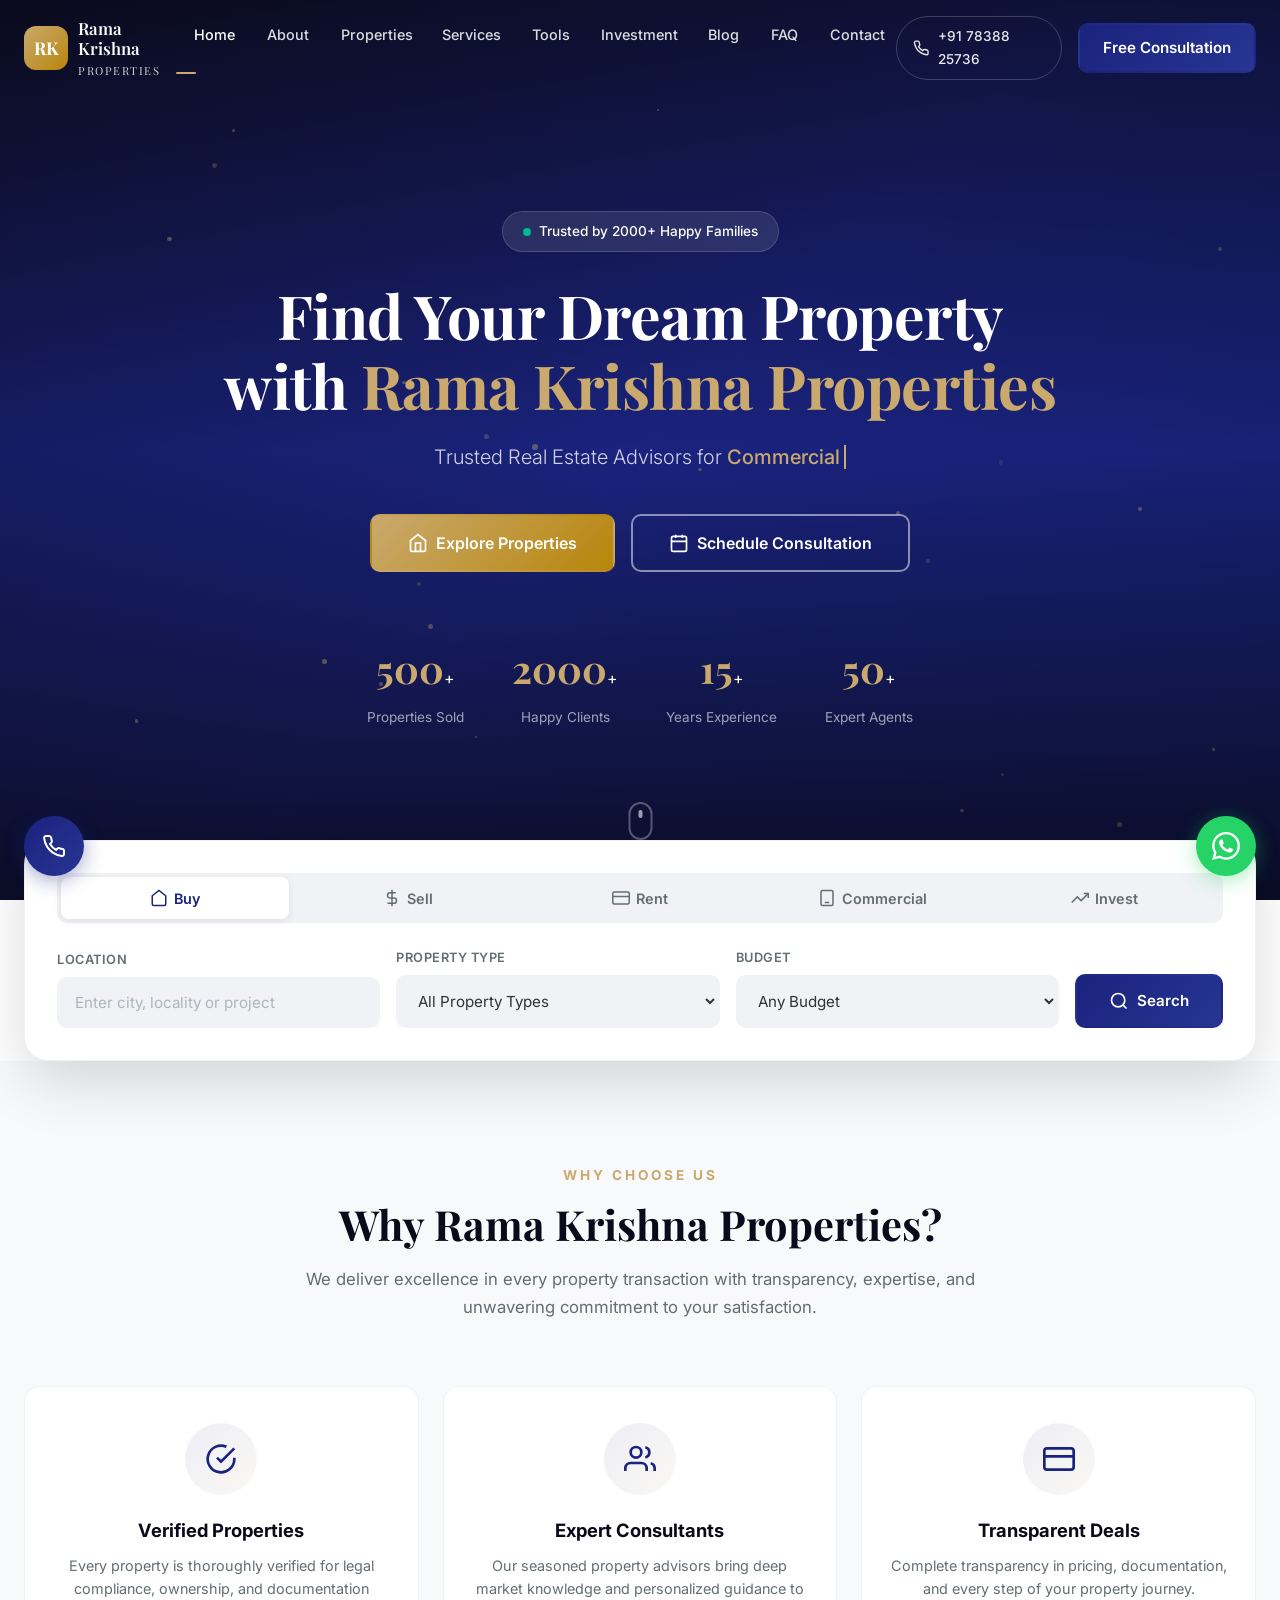
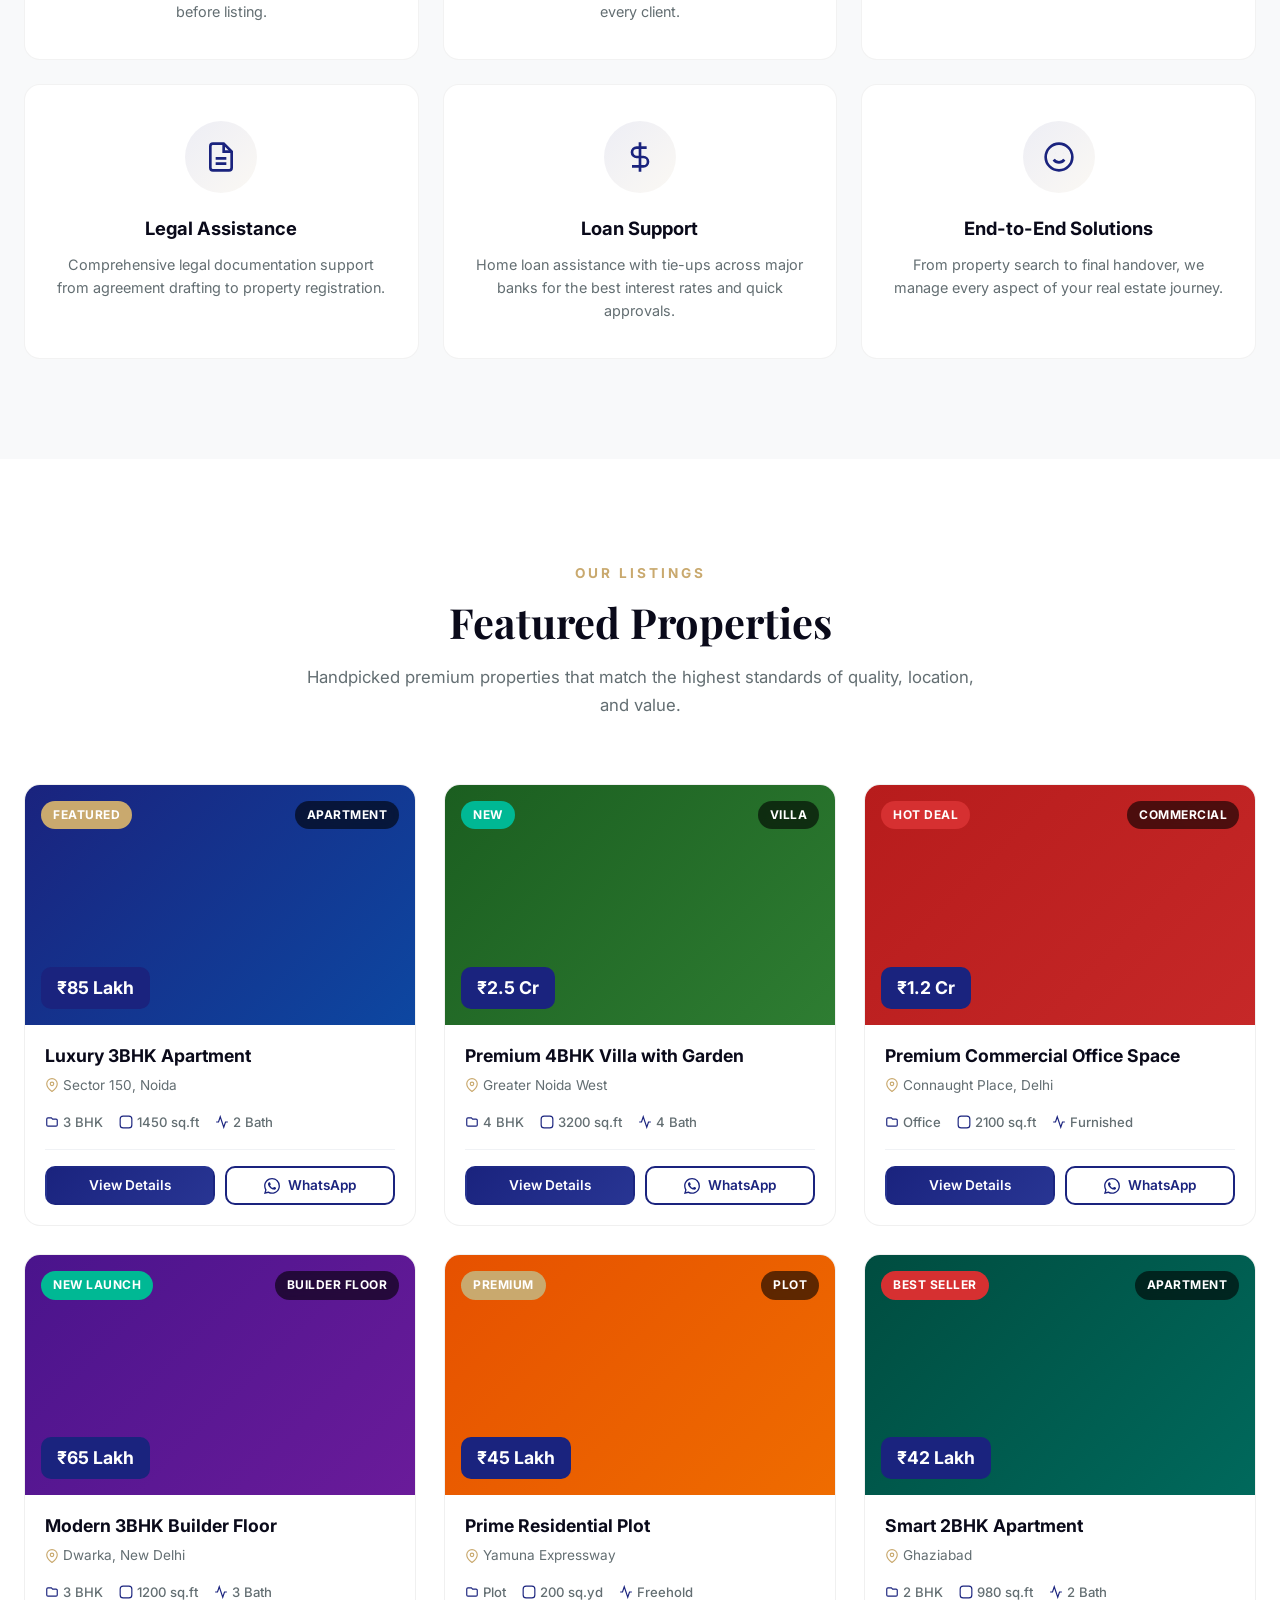
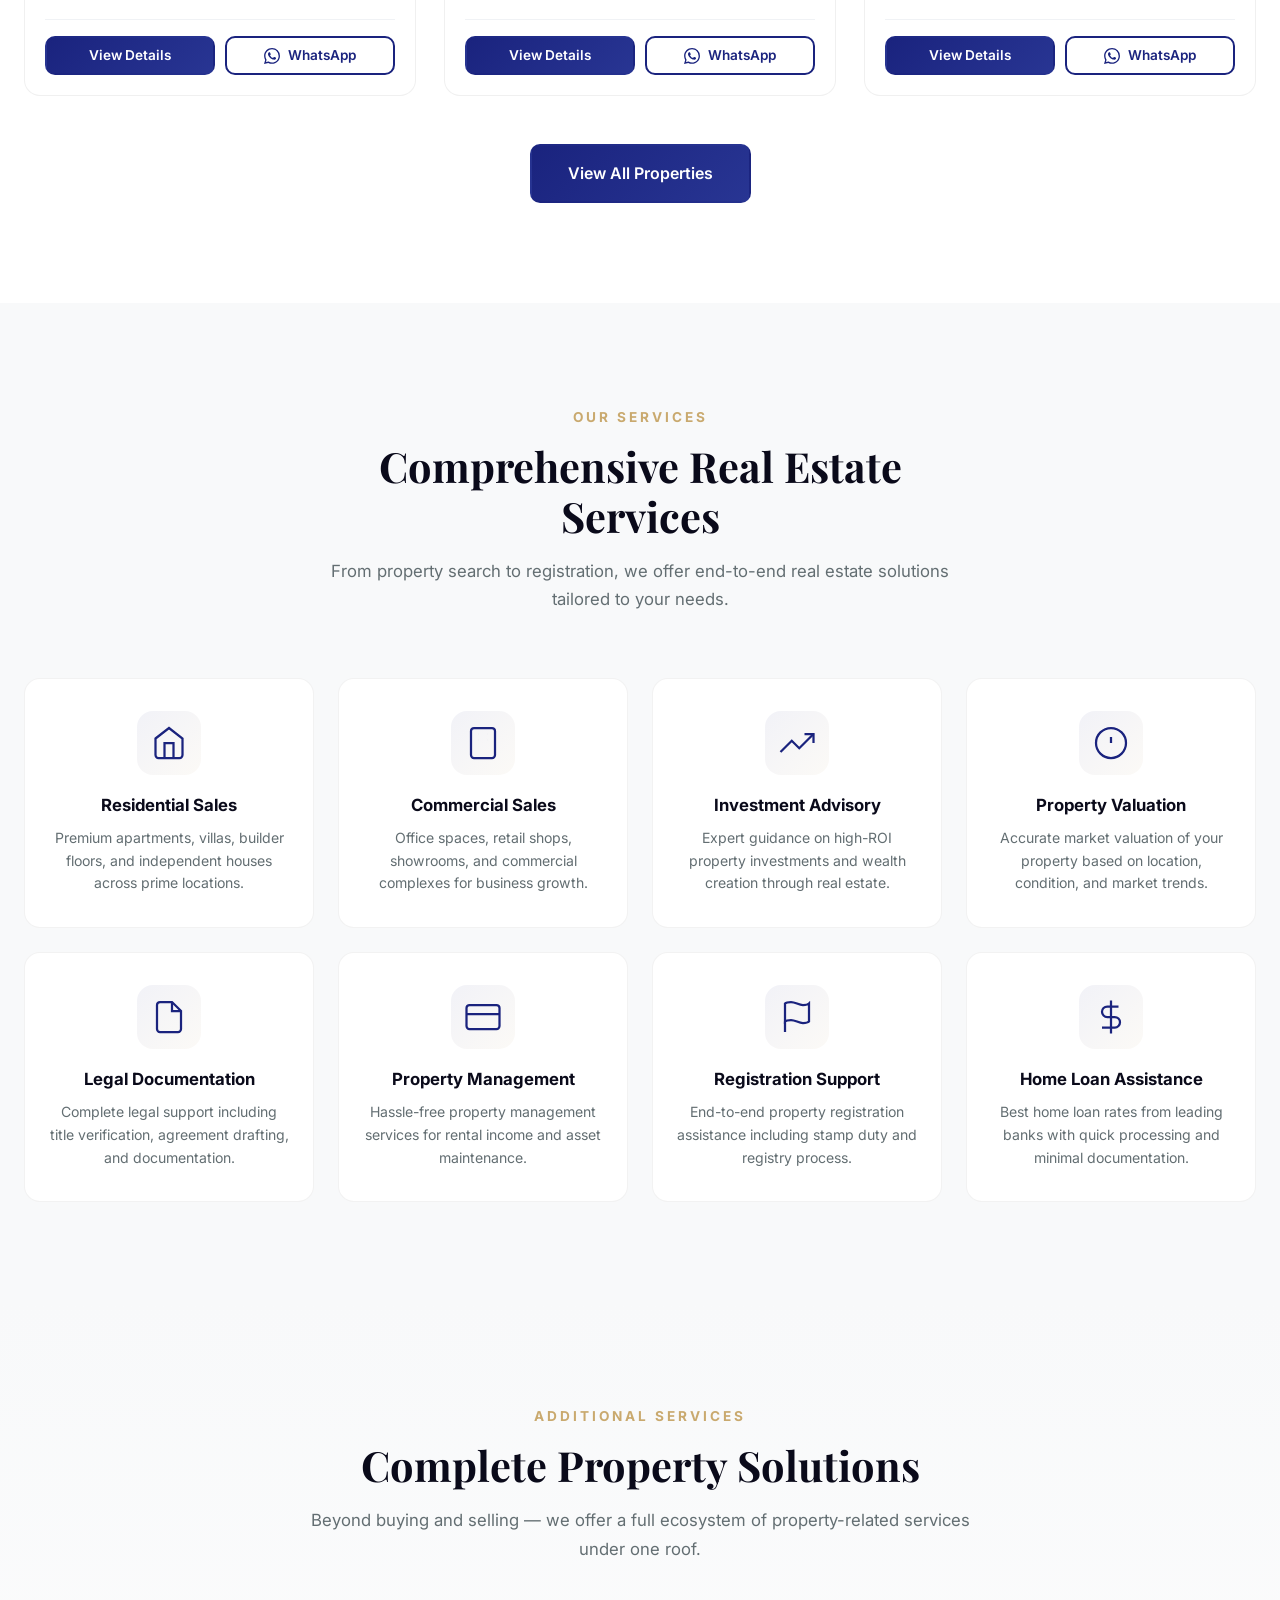
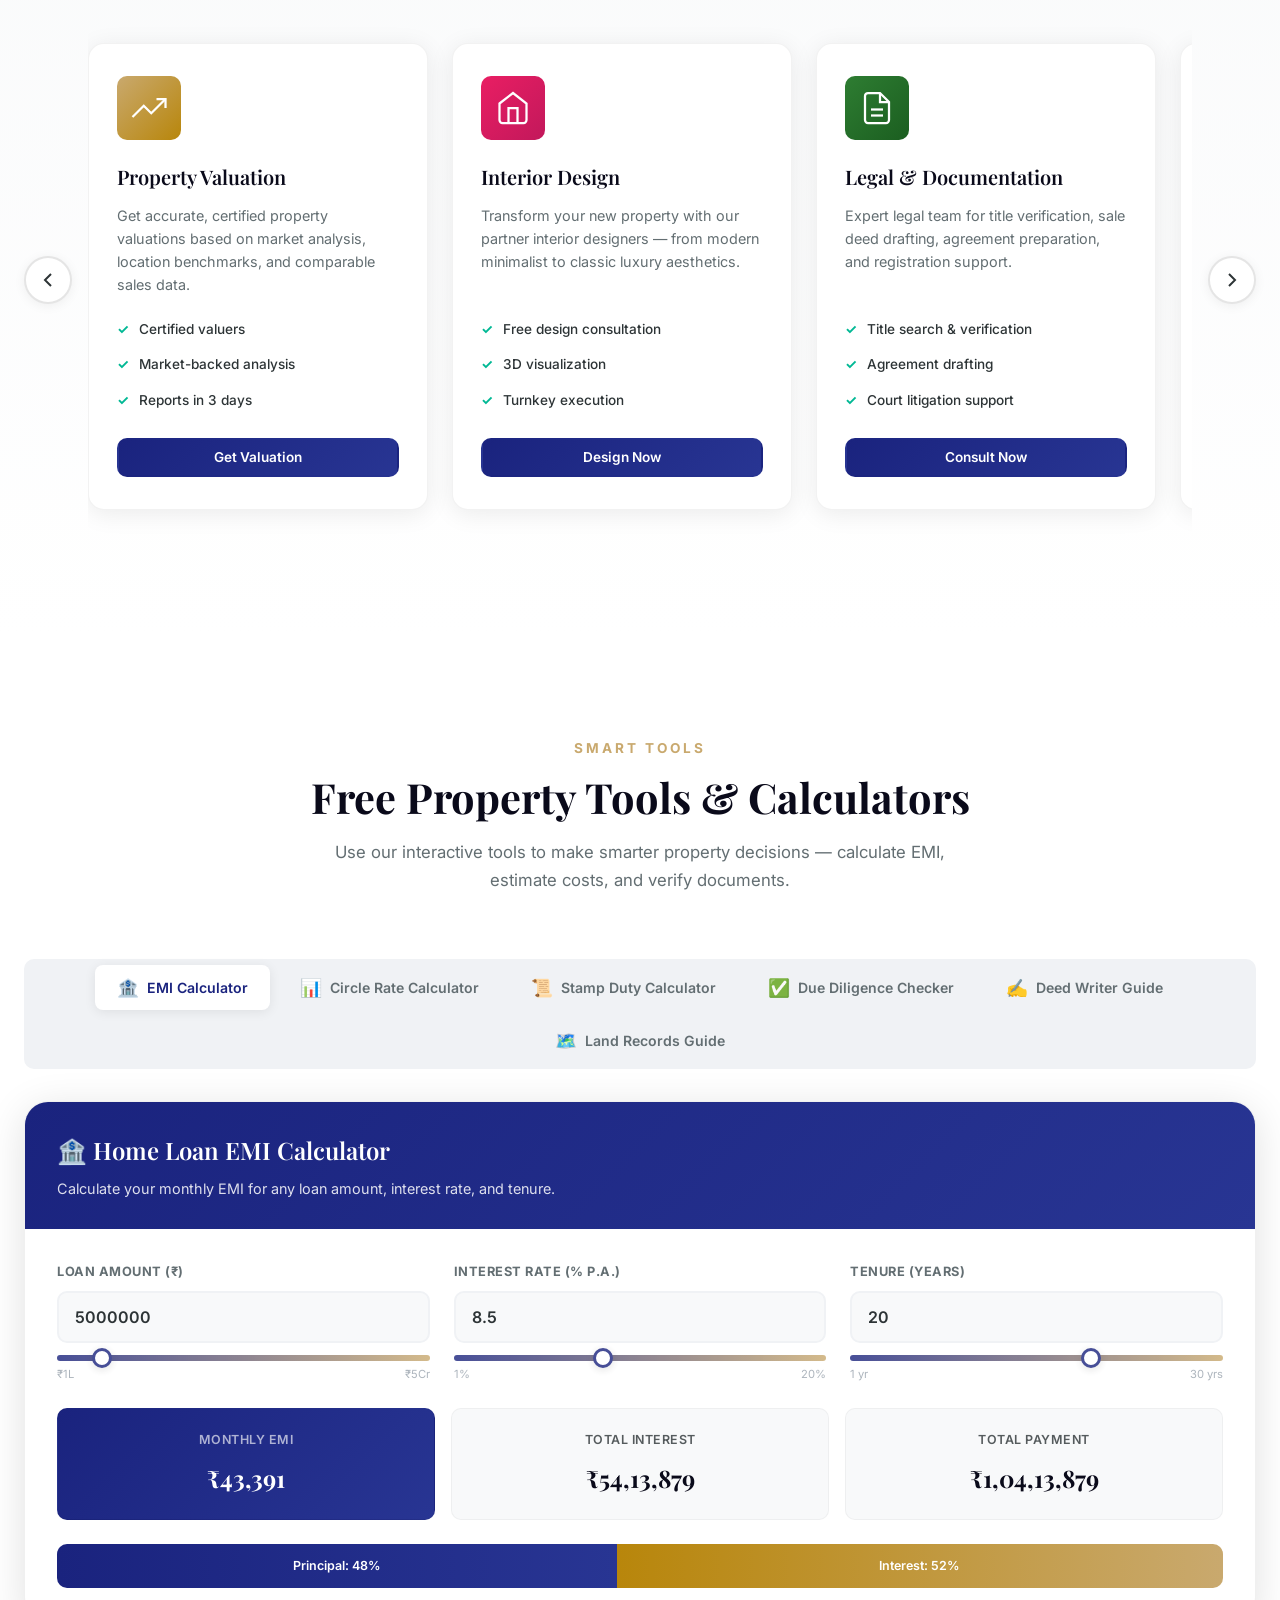
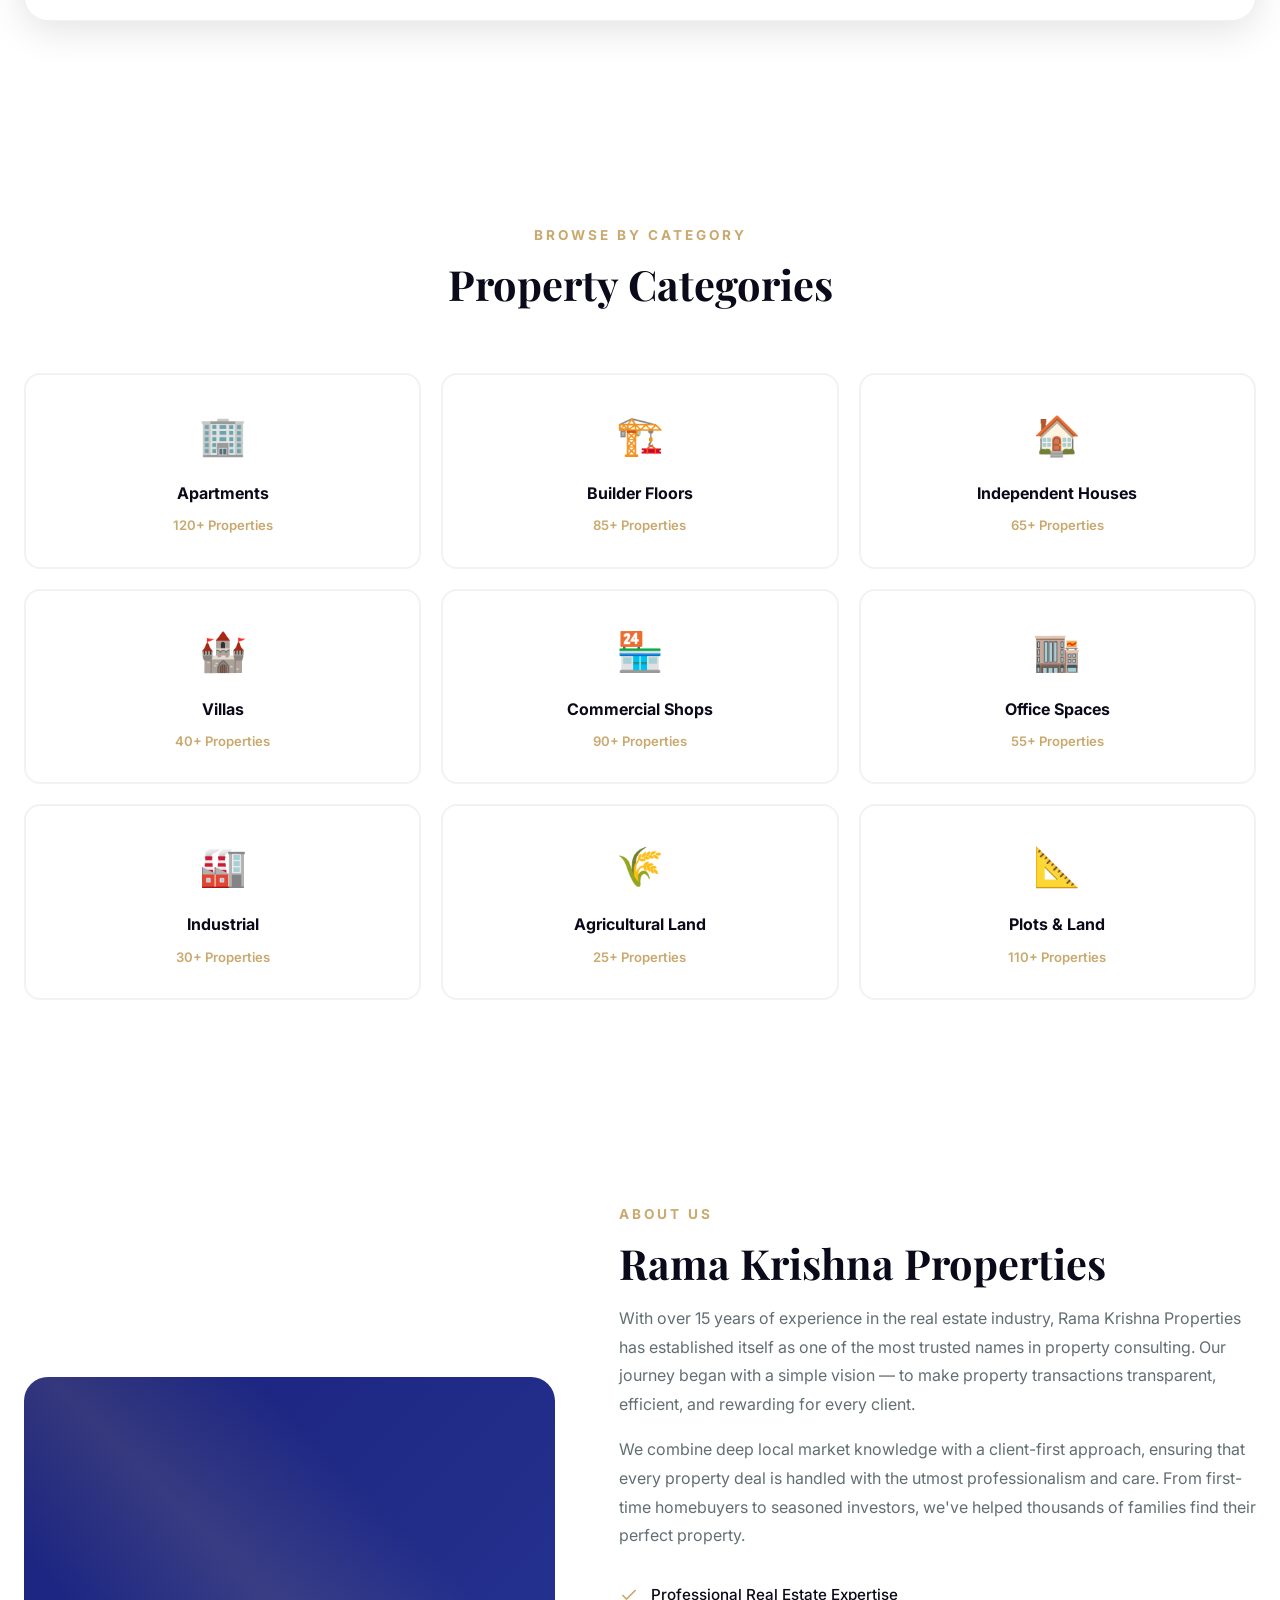
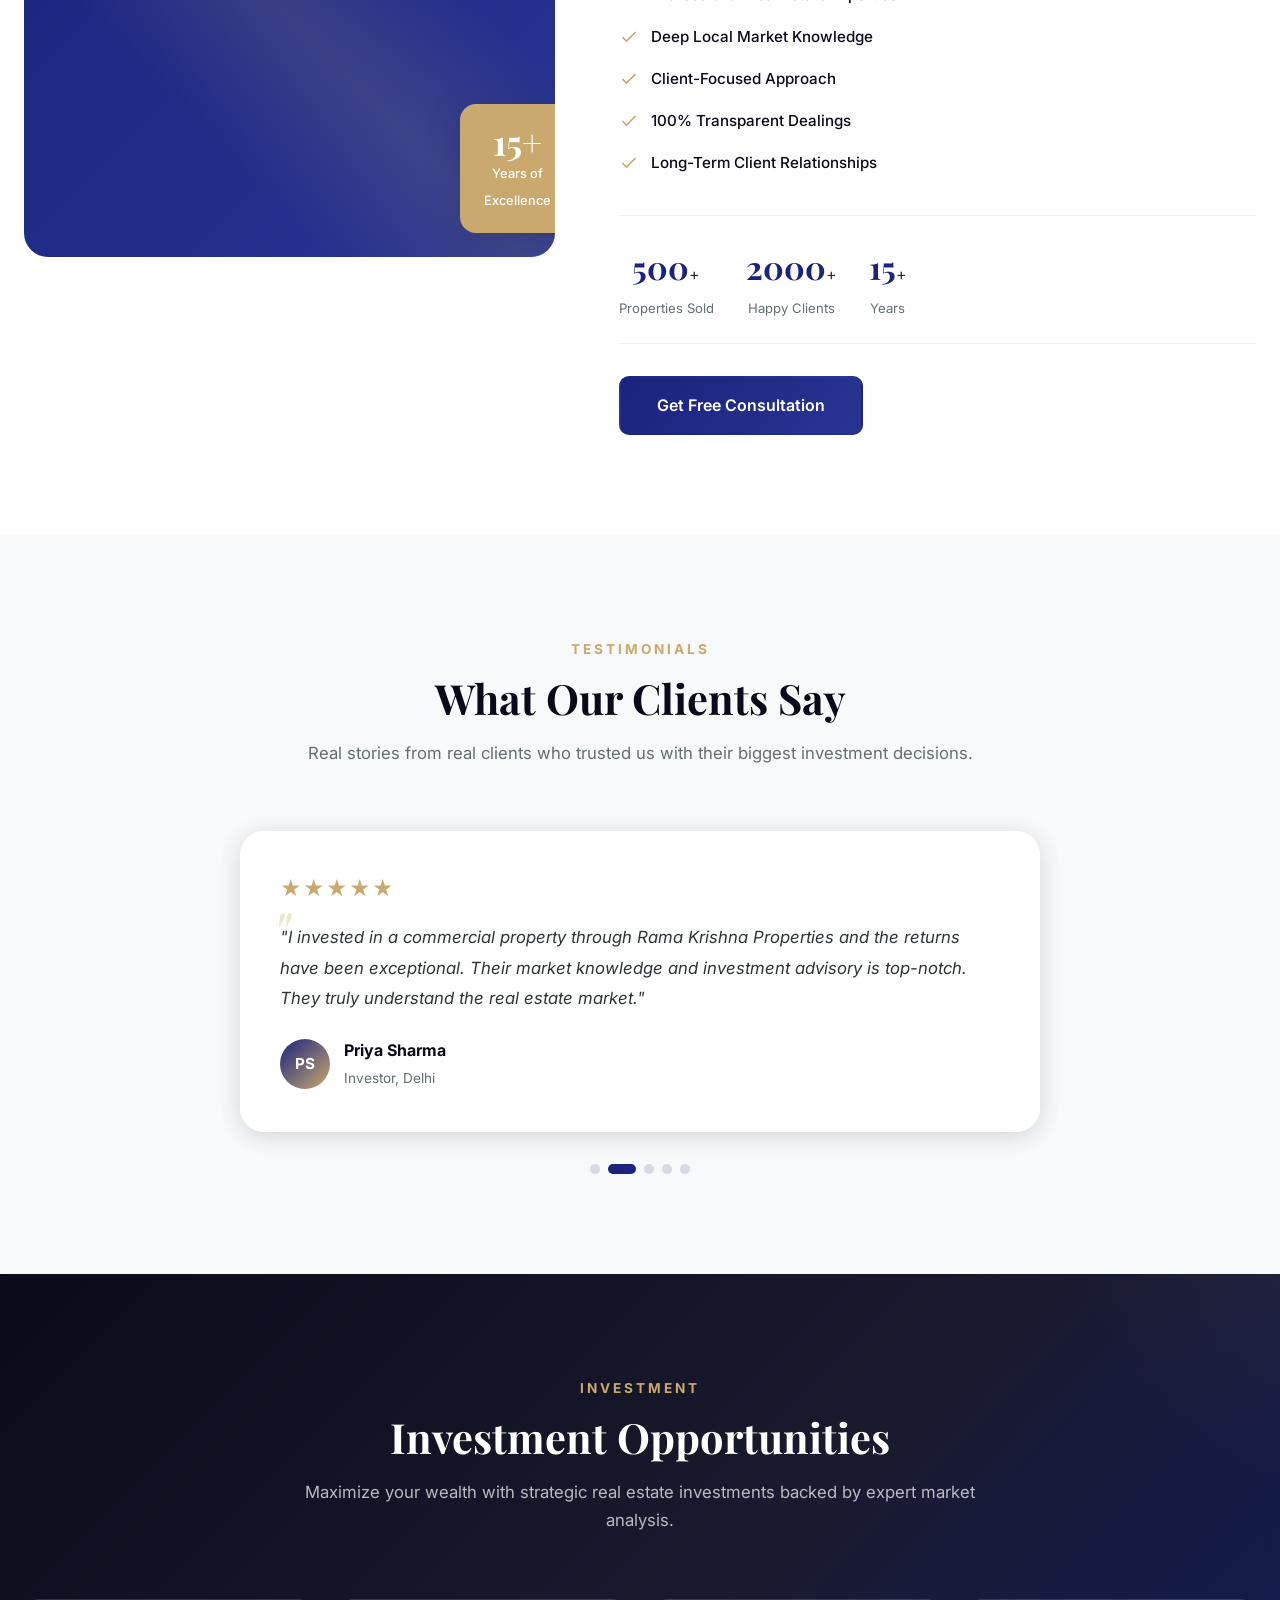
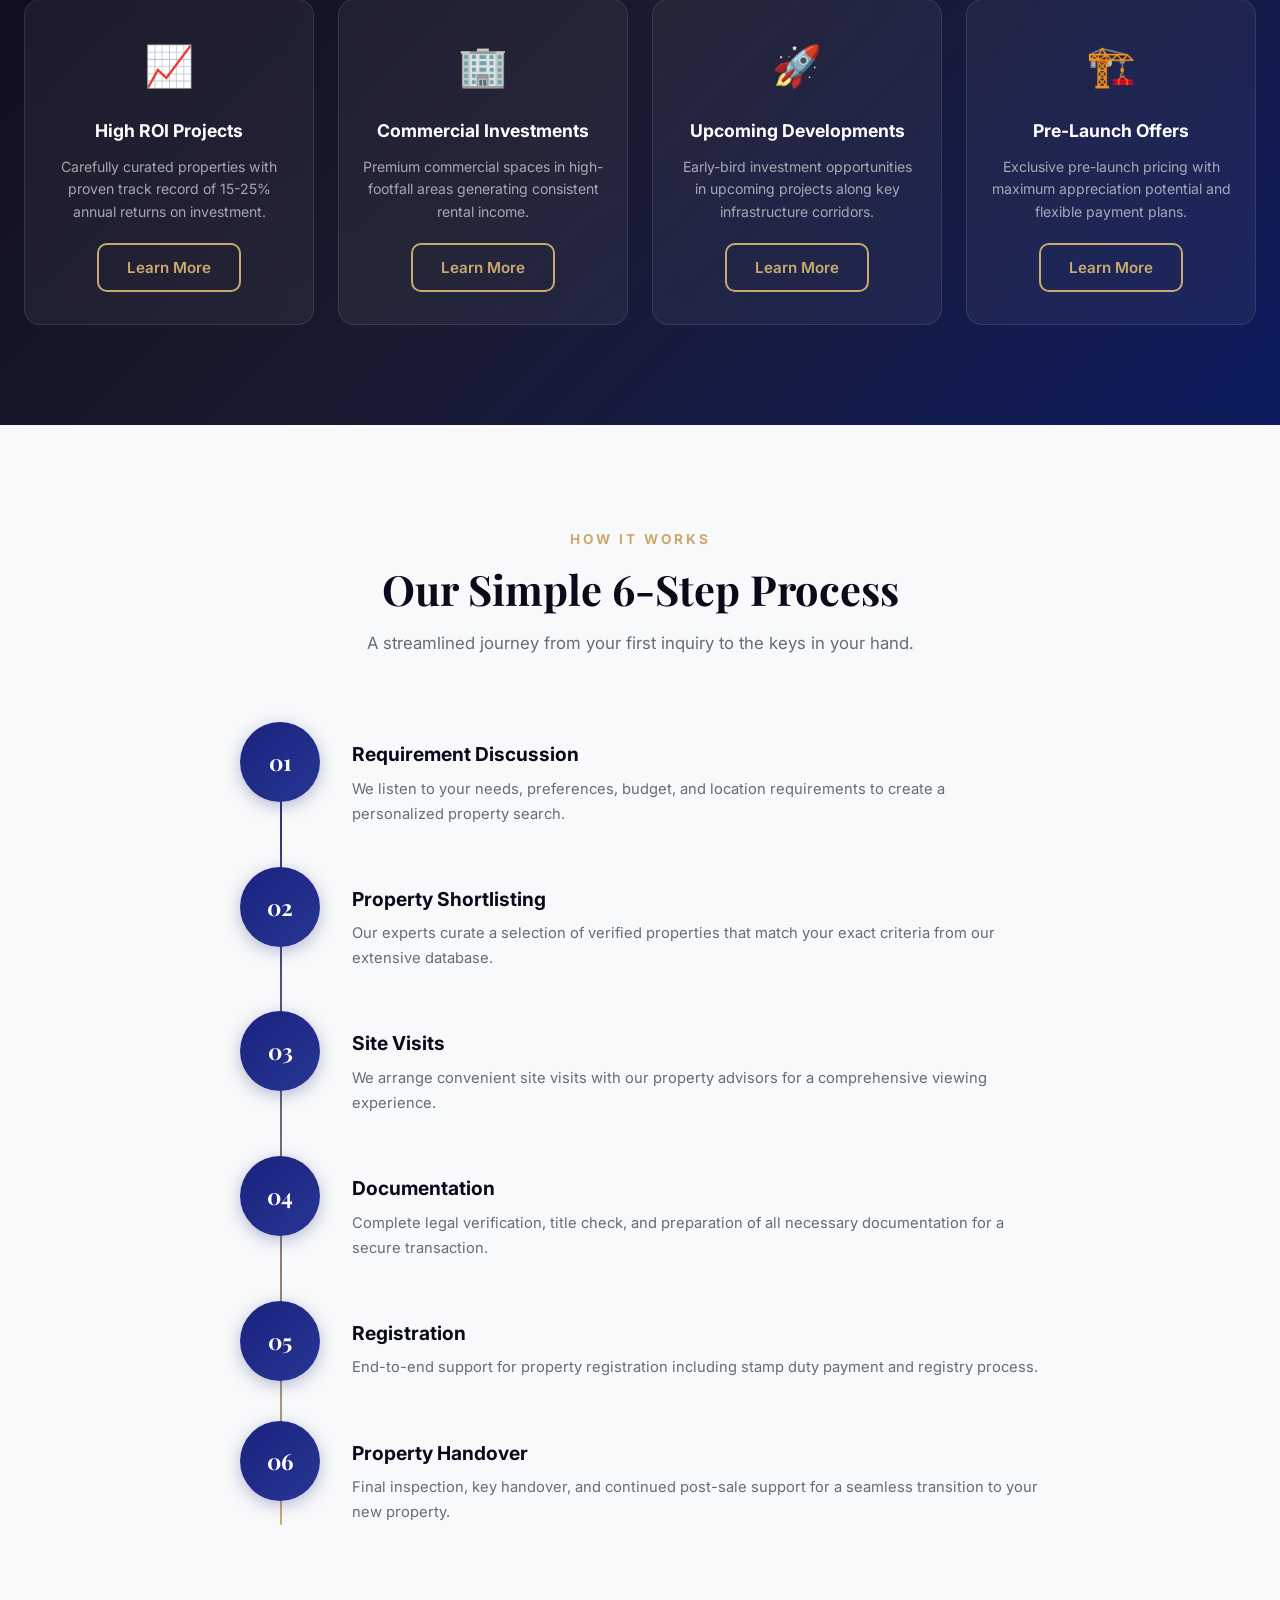
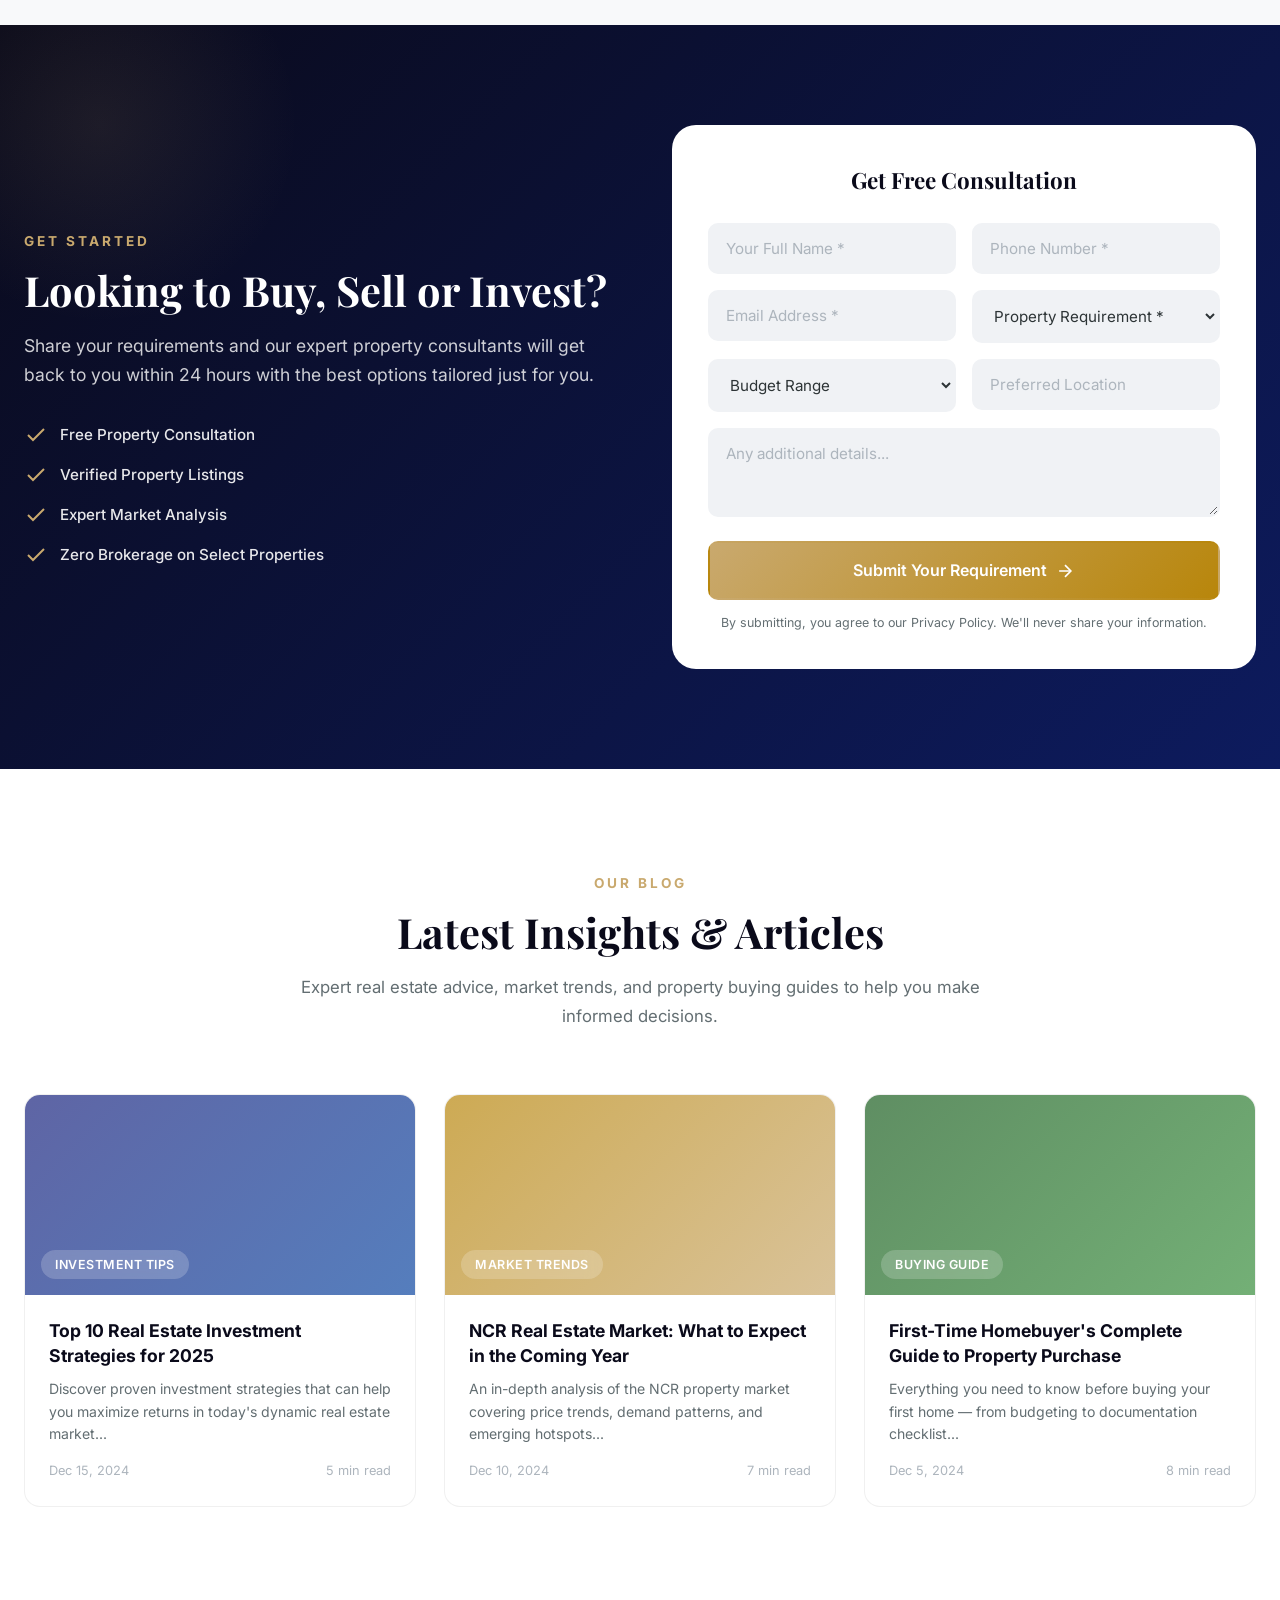
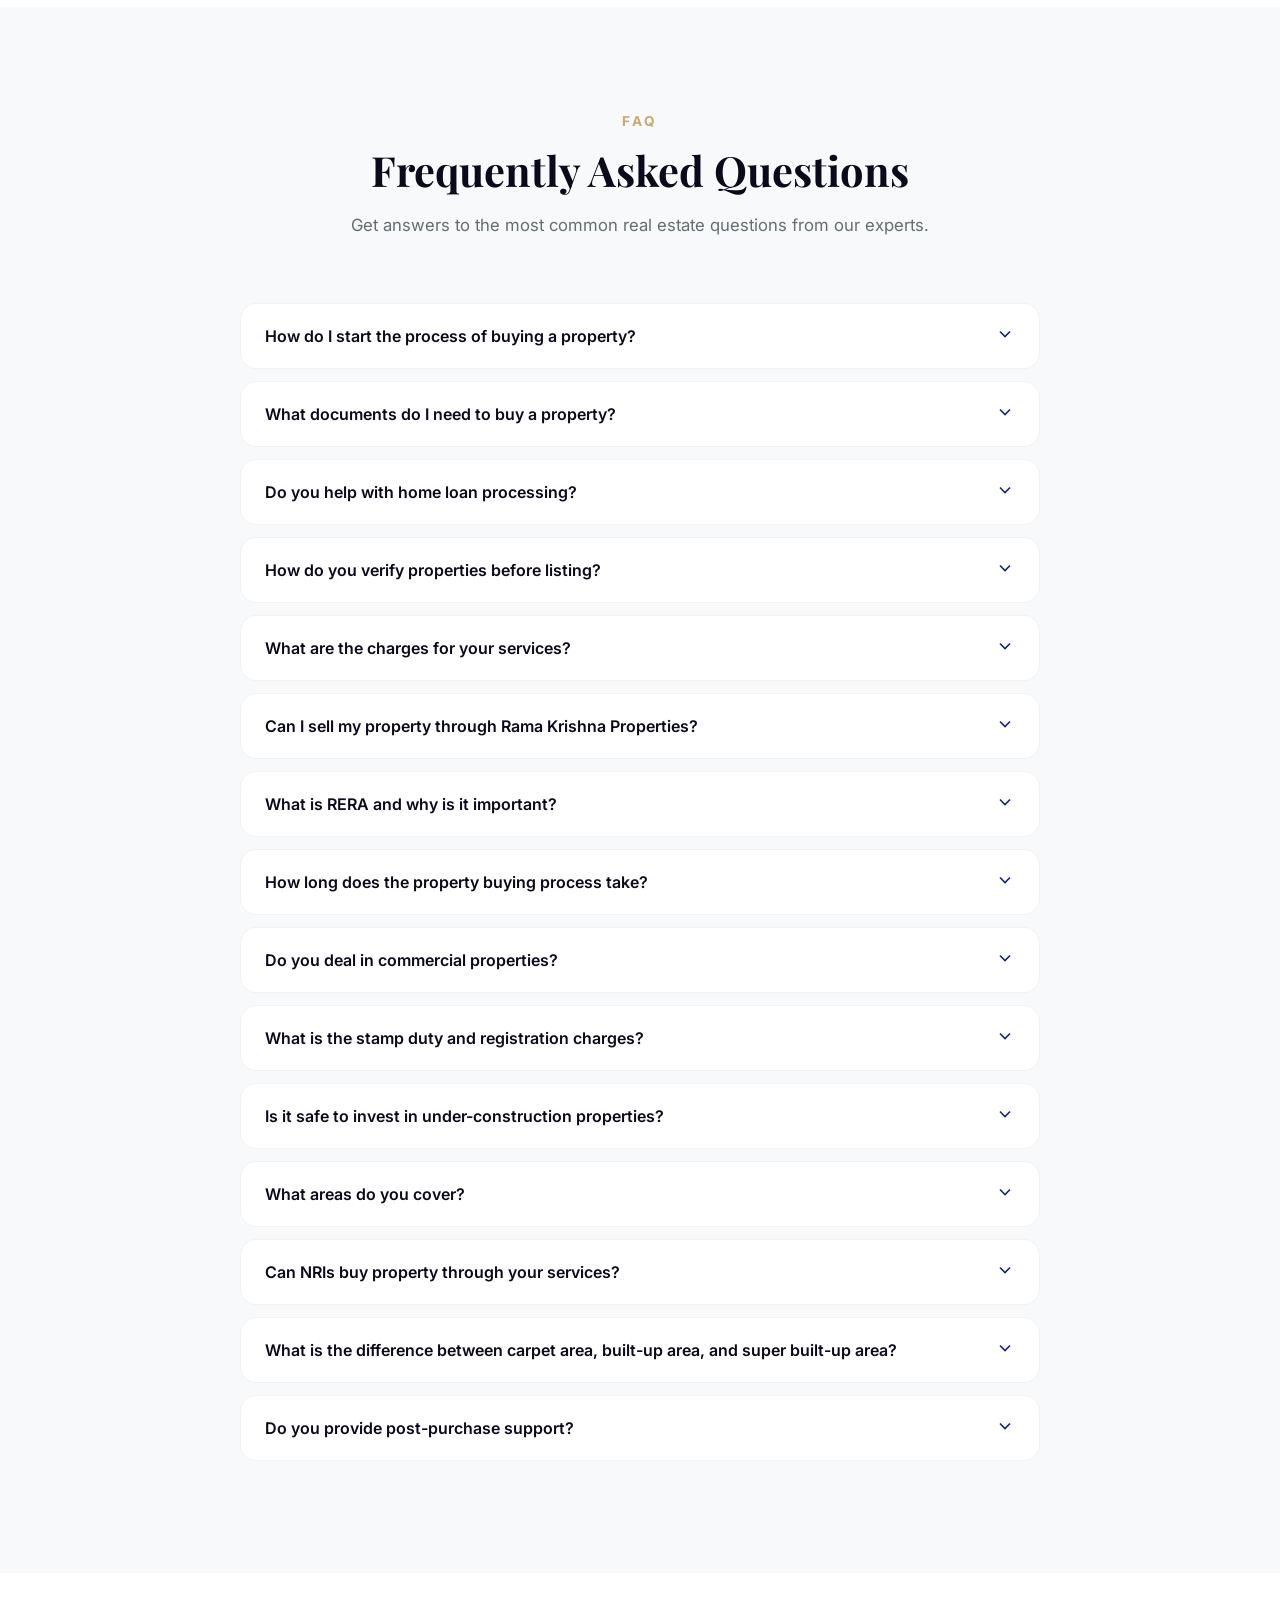
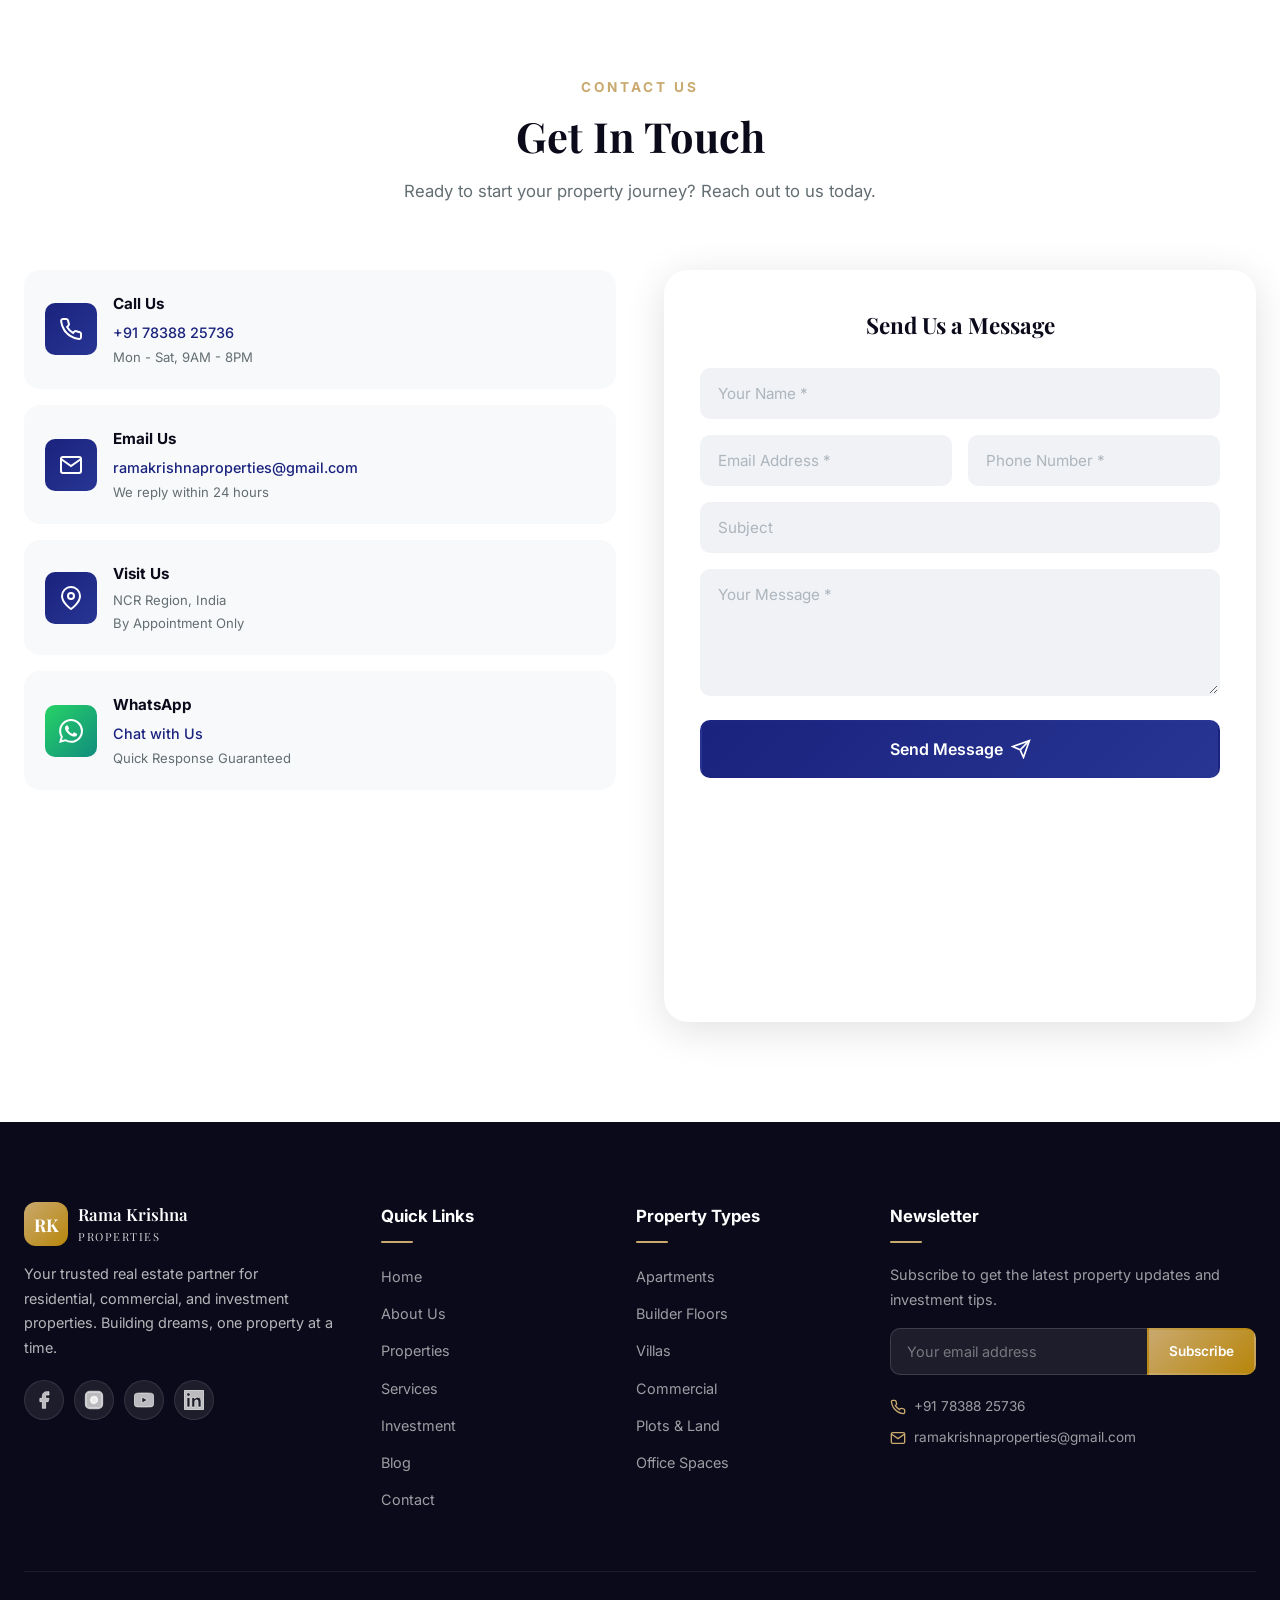
==== index.html @ 1c7956c7 "Initial commit: Premium real estate website with tools, calculators, and services carousel" ====
<!DOCTYPE html>
<html lang="en">
<head>
    <meta charset="UTF-8">
    <meta name="viewport" content="width=device-width, initial-scale=1.0">
    <meta name="description" content="Rama Krishna Properties - Your trusted real estate advisors for residential, commercial & investment properties. Find verified properties with expert consultation.">
    <meta name="keywords" content="real estate, property, buy property, sell property, rent property, commercial property, investment, Rama Krishna Properties">
    <meta name="author" content="Rama Krishna Properties">
    <meta name="robots" content="index, follow">
    
    <!-- Open Graph -->
    <meta property="og:title" content="Rama Krishna Properties - Find Your Dream Property">
    <meta property="og:description" content="Trusted Real Estate Advisors for Residential, Commercial & Investment Properties">
    <meta property="og:type" content="website">
    <meta property="og:url" content="https://ramakrishnaproperties.com">
    
    <!-- Schema Markup -->
    <script type="application/ld+json">
    {
        "@context": "https://schema.org",
        "@type": "RealEstateAgent",
        "name": "Rama Krishna Properties",
        "description": "Trusted Real Estate Advisors for Residential, Commercial & Investment Properties",
        "email": "ramakrishnaproperties@gmail.com",
        "telephone": "+91-7838825736",
        "url": "https://ramakrishnaproperties.com",
        "address": {
            "@type": "PostalAddress",
            "addressCountry": "IN"
        },
        "sameAs": [
            "https://facebook.com/ramakrishnaproperties",
            "https://instagram.com/ramakrishnaproperties"
        ]
    }
    </script>

    <title>Rama Krishna Properties | Find Your Dream Property</title>
    
    <!-- Google Fonts -->
    <link rel="preconnect" href="https://fonts.googleapis.com">
    <link rel="preconnect" href="https://fonts.gstatic.com" crossorigin>
    <link href="https://fonts.googleapis.com/css2?family=Inter:wght@300;400;500;600;700;800;900&family=Playfair+Display:ital,wght@0,400;0,500;0,600;0,700;1,400;1,500&display=swap" rel="stylesheet">
    
    <!-- Stylesheet -->
    <link rel="stylesheet" href="styles.css">
</head>
<body>
    <!-- Preloader -->
    <div class="preloader" id="preloader">
        <div class="preloader-inner">
            <div class="preloader-logo">RK</div>
            <div class="preloader-spinner"></div>
            <p class="preloader-text">Loading Excellence...</p>
        </div>
    </div>

    <!-- Scroll Progress Bar -->
    <div class="scroll-progress" id="scrollProgress"></div>

    <!-- Navigation -->
    <nav class="navbar" id="navbar">
        <div class="container">
            <a href="#" class="navbar-logo">
                <span class="logo-icon">RK</span>
                <span class="logo-text">Rama Krishna<br><small>Properties</small></span>
            </a>
            <ul class="nav-links" id="navLinks">
                <li><a href="#hero" class="nav-link active">Home</a></li>
                <li><a href="#about" class="nav-link">About</a></li>
                <li><a href="#featured" class="nav-link">Properties</a></li>
                <li><a href="#services" class="nav-link">Services</a></li>
                <li><a href="#tools" class="nav-link">Tools</a></li>
                <li><a href="#investment" class="nav-link">Investment</a></li>
                <li><a href="#blog" class="nav-link">Blog</a></li>
                <li><a href="#faq" class="nav-link">FAQ</a></li>
                <li><a href="#contact" class="nav-link">Contact</a></li>
            </ul>
            <div class="nav-actions">
                <a href="tel:+917838825736" class="nav-phone">
                    <svg width="18" height="18" viewBox="0 0 24 24" fill="none" stroke="currentColor" stroke-width="2" stroke-linecap="round" stroke-linejoin="round"><path d="M22 16.92v3a2 2 0 0 1-2.18 2 19.79 19.79 0 0 1-8.63-3.07 19.5 19.5 0 0 1-6-6 19.79 19.79 0 0 1-3.07-8.67A2 2 0 0 1 4.11 2h3a2 2 0 0 1 2 1.72 12.84 12.84 0 0 0 .7 2.81 2 2 0 0 1-.45 2.11L8.09 9.91a16 16 0 0 0 6 6l1.27-1.27a2 2 0 0 1 2.11-.45 12.84 12.84 0 0 0 2.81.7A2 2 0 0 1 22 16.92z"></path></svg>
                    <span>+91 78388 25736</span>
                </a>
                <a href="#lead-gen" class="btn btn-primary nav-cta">Free Consultation</a>
            </div>
            <button class="hamburger" id="hamburger" aria-label="Toggle navigation menu">
                <span></span>
                <span></span>
                <span></span>
            </button>
        </div>
    </nav>

    <!-- Mobile Menu -->
    <div class="mobile-menu" id="mobileMenu">
        <ul class="mobile-nav-links">
            <li><a href="#hero" class="mobile-link">Home</a></li>
            <li><a href="#about" class="mobile-link">About</a></li>
            <li><a href="#featured" class="mobile-link">Properties</a></li>
            <li><a href="#services" class="mobile-link">Services</a></li>
            <li><a href="#tools" class="mobile-link">Tools</a></li>
            <li><a href="#investment" class="mobile-link">Investment</a></li>
            <li><a href="#blog" class="mobile-link">Blog</a></li>
            <li><a href="#faq" class="mobile-link">FAQ</a></li>
            <li><a href="#contact" class="mobile-link">Contact</a></li>
        </ul>
        <div class="mobile-menu-footer">
            <a href="tel:+917838825736" class="btn btn-primary" style="width:100%;text-align:center;">
                Call Now: +91 78388 25736
            </a>
            <a href="#lead-gen" class="btn btn-secondary" style="width:100%;text-align:center;margin-top:12px;">
                Free Consultation
            </a>
        </div>
    </div>

    <!-- ==================== HERO SECTION ==================== -->
    <section id="hero" class="hero">
        <div class="hero-bg"></div>
        <div class="hero-overlay"></div>
        <div class="hero-particles" id="heroParticles"></div>
        <div class="container hero-content">
            <div class="hero-badge animate-on-scroll">
                <span class="badge-dot"></span>
                Trusted by 2000+ Happy Families
            </div>
            <h1 class="hero-title animate-on-scroll">
                Find Your Dream Property<br>
                with <span class="text-gold">Rama Krishna Properties</span>
            </h1>
            <p class="hero-subtitle animate-on-scroll">
                Trusted Real Estate Advisors for <span class="typing-text" id="typingText">Residential Properties</span>
            </p>
            <div class="hero-cta-group animate-on-scroll">
                <a href="#featured" class="btn btn-secondary btn-lg">
                    <svg width="20" height="20" viewBox="0 0 24 24" fill="none" stroke="currentColor" stroke-width="2"><path d="M3 9l9-7 9 7v11a2 2 0 0 1-2 2H5a2 2 0 0 1-2-2z"></path><polyline points="9 22 9 12 15 12 15 22"></polyline></svg>
                    Explore Properties
                </a>
                <a href="#lead-gen" class="btn btn-outline btn-white btn-lg">
                    <svg width="20" height="20" viewBox="0 0 24 24" fill="none" stroke="currentColor" stroke-width="2"><rect x="3" y="4" width="18" height="18" rx="2" ry="2"></rect><line x1="16" y1="2" x2="16" y2="6"></line><line x1="8" y1="2" x2="8" y2="6"></line><line x1="3" y1="10" x2="21" y2="10"></line></svg>
                    Schedule Consultation
                </a>
            </div>
            <div class="hero-stats animate-on-scroll">
                <div class="hero-stat">
                    <span class="hero-stat-number" data-target="500">0</span>+
                    <span class="hero-stat-label">Properties Sold</span>
                </div>
                <div class="hero-stat">
                    <span class="hero-stat-number" data-target="2000">0</span>+
                    <span class="hero-stat-label">Happy Clients</span>
                </div>
                <div class="hero-stat">
                    <span class="hero-stat-number" data-target="15">0</span>+
                    <span class="hero-stat-label">Years Experience</span>
                </div>
                <div class="hero-stat">
                    <span class="hero-stat-number" data-target="50">0</span>+
                    <span class="hero-stat-label">Expert Agents</span>
                </div>
            </div>
        </div>
        <div class="hero-scroll-indicator">
            <div class="mouse">
                <div class="wheel"></div>
            </div>
            <span>Scroll Down</span>
        </div>
    </section>

    <!-- ==================== PROPERTY SEARCH ==================== -->
    <section id="property-search" class="search-section">
        <div class="container">
            <div class="search-card animate-on-scroll">
                <div class="search-tabs">
                    <button class="tab-btn active" data-tab="buy">
                        <svg width="18" height="18" viewBox="0 0 24 24" fill="none" stroke="currentColor" stroke-width="2"><path d="M3 9l9-7 9 7v11a2 2 0 0 1-2 2H5a2 2 0 0 1-2-2z"></path></svg>
                        Buy
                    </button>
                    <button class="tab-btn" data-tab="sell">
                        <svg width="18" height="18" viewBox="0 0 24 24" fill="none" stroke="currentColor" stroke-width="2"><line x1="12" y1="1" x2="12" y2="23"></line><path d="M17 5H9.5a3.5 3.5 0 0 0 0 7h5a3.5 3.5 0 0 1 0 7H6"></path></svg>
                        Sell
                    </button>
                    <button class="tab-btn" data-tab="rent">
                        <svg width="18" height="18" viewBox="0 0 24 24" fill="none" stroke="currentColor" stroke-width="2"><rect x="1" y="4" width="22" height="16" rx="2" ry="2"></rect><line x1="1" y1="10" x2="23" y2="10"></line></svg>
                        Rent
                    </button>
                    <button class="tab-btn" data-tab="commercial">
                        <svg width="18" height="18" viewBox="0 0 24 24" fill="none" stroke="currentColor" stroke-width="2"><rect x="4" y="2" width="16" height="20" rx="2" ry="2"></rect><line x1="9" y1="6" x2="9" y2="6"></line><line x1="15" y1="6" x2="15" y2="6"></line><line x1="9" y1="10" x2="9" y2="10"></line><line x1="15" y1="10" x2="15" y2="10"></line><line x1="9" y1="14" x2="9" y2="14"></line><line x1="15" y1="14" x2="15" y2="14"></line><line x1="9" y1="18" x2="15" y2="18"></line></svg>
                        Commercial
                    </button>
                    <button class="tab-btn" data-tab="invest">
                        <svg width="18" height="18" viewBox="0 0 24 24" fill="none" stroke="currentColor" stroke-width="2"><polyline points="23 6 13.5 15.5 8.5 10.5 1 18"></polyline><polyline points="17 6 23 6 23 12"></polyline></svg>
                        Invest
                    </button>
                </div>
                <form class="search-form" id="searchForm">
                    <div class="form-group">
                        <label>Location</label>
                        <input type="text" placeholder="Enter city, locality or project" id="searchLocation">
                    </div>
                    <div class="form-group">
                        <label>Property Type</label>
                        <select id="searchType">
                            <option value="">All Property Types</option>
                            <option value="apartment">Apartment</option>
                            <option value="house">Independent House</option>
                            <option value="villa">Villa</option>
                            <option value="plot">Plot / Land</option>
                            <option value="commercial">Commercial</option>
                            <option value="builder-floor">Builder Floor</option>
                        </select>
                    </div>
                    <div class="form-group">
                        <label>Budget</label>
                        <select id="searchBudget">
                            <option value="">Any Budget</option>
                            <option value="0-25">Under ₹25 Lakh</option>
                            <option value="25-50">₹25 - 50 Lakh</option>
                            <option value="50-75">₹50 - 75 Lakh</option>
                            <option value="75-100">₹75 Lakh - 1 Cr</option>
                            <option value="100-200">₹1 - 2 Cr</option>
                            <option value="200+">₹2 Cr+</option>
                        </select>
                    </div>
                    <button type="submit" class="search-btn btn btn-primary">
                        <svg width="20" height="20" viewBox="0 0 24 24" fill="none" stroke="currentColor" stroke-width="2"><circle cx="11" cy="11" r="8"></circle><line x1="21" y1="21" x2="16.65" y2="16.65"></line></svg>
                        Search
                    </button>
                </form>
            </div>
        </div>
    </section>

    <!-- ==================== WHY CHOOSE US ==================== -->
    <section id="why-choose" class="section why-choose">
        <div class="container">
            <div class="section-header animate-on-scroll">
                <span class="section-subtitle">Why Choose Us</span>
                <h2 class="section-title">Why Rama Krishna Properties?</h2>
                <p class="section-desc">We deliver excellence in every property transaction with transparency, expertise, and unwavering commitment to your satisfaction.</p>
            </div>
            <div class="feature-grid">
                <div class="feature-card animate-on-scroll delay-1">
                    <div class="feature-icon">
                        <svg width="32" height="32" viewBox="0 0 24 24" fill="none" stroke="currentColor" stroke-width="2"><path d="M22 11.08V12a10 10 0 1 1-5.93-9.14"></path><polyline points="22 4 12 14.01 9 11.01"></polyline></svg>
                    </div>
                    <h3 class="feature-title">Verified Properties</h3>
                    <p class="feature-text">Every property is thoroughly verified for legal compliance, ownership, and documentation before listing.</p>
                </div>
                <div class="feature-card animate-on-scroll delay-2">
                    <div class="feature-icon">
                        <svg width="32" height="32" viewBox="0 0 24 24" fill="none" stroke="currentColor" stroke-width="2"><path d="M17 21v-2a4 4 0 0 0-4-4H5a4 4 0 0 0-4 4v2"></path><circle cx="9" cy="7" r="4"></circle><path d="M23 21v-2a4 4 0 0 0-3-3.87"></path><path d="M16 3.13a4 4 0 0 1 0 7.75"></path></svg>
                    </div>
                    <h3 class="feature-title">Expert Consultants</h3>
                    <p class="feature-text">Our seasoned property advisors bring deep market knowledge and personalized guidance to every client.</p>
                </div>
                <div class="feature-card animate-on-scroll delay-3">
                    <div class="feature-icon">
                        <svg width="32" height="32" viewBox="0 0 24 24" fill="none" stroke="currentColor" stroke-width="2"><rect x="1" y="4" width="22" height="16" rx="2" ry="2"></rect><line x1="1" y1="10" x2="23" y2="10"></line></svg>
                    </div>
                    <h3 class="feature-title">Transparent Deals</h3>
                    <p class="feature-text">Complete transparency in pricing, documentation, and every step of your property journey.</p>
                </div>
                <div class="feature-card animate-on-scroll delay-4">
                    <div class="feature-icon">
                        <svg width="32" height="32" viewBox="0 0 24 24" fill="none" stroke="currentColor" stroke-width="2"><path d="M14 2H6a2 2 0 0 0-2 2v16a2 2 0 0 0 2 2h12a2 2 0 0 0 2-2V8z"></path><polyline points="14 2 14 8 20 8"></polyline><line x1="16" y1="13" x2="8" y2="13"></line><line x1="16" y1="17" x2="8" y2="17"></line></svg>
                    </div>
                    <h3 class="feature-title">Legal Assistance</h3>
                    <p class="feature-text">Comprehensive legal documentation support from agreement drafting to property registration.</p>
                </div>
                <div class="feature-card animate-on-scroll delay-5">
                    <div class="feature-icon">
                        <svg width="32" height="32" viewBox="0 0 24 24" fill="none" stroke="currentColor" stroke-width="2"><line x1="12" y1="1" x2="12" y2="23"></line><path d="M17 5H9.5a3.5 3.5 0 0 0 0 7h5a3.5 3.5 0 0 1 0 7H6"></path></svg>
                    </div>
                    <h3 class="feature-title">Loan Support</h3>
                    <p class="feature-text">Home loan assistance with tie-ups across major banks for the best interest rates and quick approvals.</p>
                </div>
                <div class="feature-card animate-on-scroll delay-6">
                    <div class="feature-icon">
                        <svg width="32" height="32" viewBox="0 0 24 24" fill="none" stroke="currentColor" stroke-width="2"><circle cx="12" cy="12" r="10"></circle><path d="M8 14s1.5 2 4 2 4-2 4-2"></path><line x1="9" y1="9" x2="9.01" y2="9"></line><line x1="15" y1="9" x2="15.01" y2="9"></line></svg>
                    </div>
                    <h3 class="feature-title">End-to-End Solutions</h3>
                    <p class="feature-text">From property search to final handover, we manage every aspect of your real estate journey.</p>
                </div>
            </div>
        </div>
    </section>

    <!-- ==================== FEATURED PROPERTIES ==================== -->
    <section id="featured" class="section featured-properties">
        <div class="container">
            <div class="section-header animate-on-scroll">
                <span class="section-subtitle">Our Listings</span>
                <h2 class="section-title">Featured Properties</h2>
                <p class="section-desc">Handpicked premium properties that match the highest standards of quality, location, and value.</p>
            </div>
            <div class="properties-grid">
                <!-- Property 1 -->
                <div class="property-card animate-on-scroll delay-1">
                    <div class="property-image">
                        <div class="property-image-bg" style="background: linear-gradient(135deg, #1a237e 0%, #0d47a1 100%);"></div>
                        <img data-src="https://images.unsplash.com/photo-1545324418-cc1a3fa10c00?w=600&h=400&fit=crop&q=80" alt="Luxury 3BHK Apartment in Sector 150" loading="lazy">
                        <span class="property-badge badge-featured">Featured</span>
                        <span class="property-badge badge-type">Apartment</span>
                        <div class="property-price">₹85 Lakh</div>
                        <div class="property-image-overlay">
                            <button class="btn-icon" title="Add to Wishlist">
                                <svg width="20" height="20" viewBox="0 0 24 24" fill="none" stroke="currentColor" stroke-width="2"><path d="M20.84 4.61a5.5 5.5 0 0 0-7.78 0L12 5.67l-1.06-1.06a5.5 5.5 0 0 0-7.78 7.78l1.06 1.06L12 21.23l7.78-7.78 1.06-1.06a5.5 5.5 0 0 0 0-7.78z"></path></svg>
                            </button>
                        </div>
                    </div>
                    <div class="property-details">
                        <h3 class="property-title">Luxury 3BHK Apartment</h3>
                        <p class="property-location">
                            <svg width="14" height="14" viewBox="0 0 24 24" fill="none" stroke="currentColor" stroke-width="2"><path d="M21 10c0 7-9 13-9 13s-9-6-9-13a9 9 0 0 1 18 0z"></path><circle cx="12" cy="10" r="3"></circle></svg>
                            Sector 150, Noida
                        </p>
                        <div class="property-features">
                            <span class="feature-item">
                                <svg width="14" height="14" viewBox="0 0 24 24" fill="none" stroke="currentColor" stroke-width="2"><path d="M3 7v10a2 2 0 002 2h14a2 2 0 002-2V9a2 2 0 00-2-2h-6l-2-2H5a2 2 0 00-2 2z"></path></svg>
                                3 BHK
                            </span>
                            <span class="feature-item">
                                <svg width="14" height="14" viewBox="0 0 24 24" fill="none" stroke="currentColor" stroke-width="2"><rect x="2" y="2" width="20" height="20" rx="5" ry="5"></rect></svg>
                                1450 sq.ft
                            </span>
                            <span class="feature-item">
                                <svg width="14" height="14" viewBox="0 0 24 24" fill="none" stroke="currentColor" stroke-width="2"><path d="M22 12h-4l-3 9L9 3l-3 9H2"></path></svg>
                                2 Bath
                            </span>
                        </div>
                        <div class="property-actions">
                            <a href="#lead-gen" class="btn btn-primary btn-sm btn-view">View Details</a>
                            <a href="https://wa.me/917838825736?text=Hi%2C%20I%20am%20interested%20in%20the%20Luxury%203BHK%20Apartment%20in%20Sector%20150%2C%20Noida" target="_blank" class="btn btn-outline btn-sm">
                                <svg width="16" height="16" viewBox="0 0 24 24" fill="currentColor"><path d="M17.472 14.382c-.297-.149-1.758-.867-2.03-.967-.273-.099-.471-.148-.67.15-.197.297-.767.966-.94 1.164-.173.199-.347.223-.644.075-.297-.15-1.255-.463-2.39-1.475-.883-.788-1.48-1.761-1.653-2.059-.173-.297-.018-.458.13-.606.134-.133.298-.347.446-.52.149-.174.198-.298.298-.497.099-.198.05-.371-.025-.52-.075-.149-.669-1.612-.916-2.207-.242-.579-.487-.5-.669-.51-.173-.008-.371-.01-.57-.01-.198 0-.52.074-.792.372-.272.297-1.04 1.016-1.04 2.479 0 1.462 1.065 2.875 1.213 3.074.149.198 2.096 3.2 5.077 4.487.709.306 1.262.489 1.694.625.712.227 1.36.195 1.871.118.571-.085 1.758-.719 2.006-1.413.248-.694.248-1.289.173-1.413-.074-.124-.272-.198-.57-.347m-5.421 7.403h-.004a9.87 9.87 0 01-5.031-1.378l-.361-.214-3.741.982.998-3.648-.235-.374a9.86 9.86 0 01-1.51-5.26c.001-5.45 4.436-9.884 9.888-9.884 2.64 0 5.122 1.03 6.988 2.898a9.825 9.825 0 012.893 6.994c-.003 5.45-4.437 9.884-9.885 9.884m8.413-18.297A11.815 11.815 0 0012.05 0C5.495 0 .16 5.335.157 11.892c0 2.096.547 4.142 1.588 5.945L.057 24l6.305-1.654a11.882 11.882 0 005.683 1.448h.005c6.554 0 11.89-5.335 11.893-11.893a11.821 11.821 0 00-3.48-8.413z"/></svg>
                                WhatsApp
                            </a>
                        </div>
                    </div>
                </div>
                <!-- Property 2 -->
                <div class="property-card animate-on-scroll delay-2">
                    <div class="property-image">
                        <div class="property-image-bg" style="background: linear-gradient(135deg, #1b5e20 0%, #2e7d32 100%);"></div>
                        <img data-src="https://images.unsplash.com/photo-1613490493576-7fde63acd811?w=600&h=400&fit=crop&q=80" alt="Premium Villa with Garden" loading="lazy">
                        <span class="property-badge badge-new">New</span>
                        <span class="property-badge badge-type">Villa</span>
                        <div class="property-price">₹2.5 Cr</div>
                        <div class="property-image-overlay">
                            <button class="btn-icon" title="Add to Wishlist">
                                <svg width="20" height="20" viewBox="0 0 24 24" fill="none" stroke="currentColor" stroke-width="2"><path d="M20.84 4.61a5.5 5.5 0 0 0-7.78 0L12 5.67l-1.06-1.06a5.5 5.5 0 0 0-7.78 7.78l1.06 1.06L12 21.23l7.78-7.78 1.06-1.06a5.5 5.5 0 0 0 0-7.78z"></path></svg>
                            </button>
                        </div>
                    </div>
                    <div class="property-details">
                        <h3 class="property-title">Premium 4BHK Villa with Garden</h3>
                        <p class="property-location">
                            <svg width="14" height="14" viewBox="0 0 24 24" fill="none" stroke="currentColor" stroke-width="2"><path d="M21 10c0 7-9 13-9 13s-9-6-9-13a9 9 0 0 1 18 0z"></path><circle cx="12" cy="10" r="3"></circle></svg>
                            Greater Noida West
                        </p>
                        <div class="property-features">
                            <span class="feature-item">
                                <svg width="14" height="14" viewBox="0 0 24 24" fill="none" stroke="currentColor" stroke-width="2"><path d="M3 7v10a2 2 0 002 2h14a2 2 0 002-2V9a2 2 0 00-2-2h-6l-2-2H5a2 2 0 00-2 2z"></path></svg>
                                4 BHK
                            </span>
                            <span class="feature-item">
                                <svg width="14" height="14" viewBox="0 0 24 24" fill="none" stroke="currentColor" stroke-width="2"><rect x="2" y="2" width="20" height="20" rx="5" ry="5"></rect></svg>
                                3200 sq.ft
                            </span>
                            <span class="feature-item">
                                <svg width="14" height="14" viewBox="0 0 24 24" fill="none" stroke="currentColor" stroke-width="2"><path d="M22 12h-4l-3 9L9 3l-3 9H2"></path></svg>
                                4 Bath
                            </span>
                        </div>
                        <div class="property-actions">
                            <a href="#lead-gen" class="btn btn-primary btn-sm btn-view">View Details</a>
                            <a href="https://wa.me/917838825736?text=Hi%2C%20I%20am%20interested%20in%20the%20Premium%204BHK%20Villa" target="_blank" class="btn btn-outline btn-sm">
                                <svg width="16" height="16" viewBox="0 0 24 24" fill="currentColor"><path d="M17.472 14.382c-.297-.149-1.758-.867-2.03-.967-.273-.099-.471-.148-.67.15-.197.297-.767.966-.94 1.164-.173.199-.347.223-.644.075-.297-.15-1.255-.463-2.39-1.475-.883-.788-1.48-1.761-1.653-2.059-.173-.297-.018-.458.13-.606.134-.133.298-.347.446-.52.149-.174.198-.298.298-.497.099-.198.05-.371-.025-.52-.075-.149-.669-1.612-.916-2.207-.242-.579-.487-.5-.669-.51-.173-.008-.371-.01-.57-.01-.198 0-.52.074-.792.372-.272.297-1.04 1.016-1.04 2.479 0 1.462 1.065 2.875 1.213 3.074.149.198 2.096 3.2 5.077 4.487.709.306 1.262.489 1.694.625.712.227 1.36.195 1.871.118.571-.085 1.758-.719 2.006-1.413.248-.694.248-1.289.173-1.413-.074-.124-.272-.198-.57-.347m-5.421 7.403h-.004a9.87 9.87 0 01-5.031-1.378l-.361-.214-3.741.982.998-3.648-.235-.374a9.86 9.86 0 01-1.51-5.26c.001-5.45 4.436-9.884 9.888-9.884 2.64 0 5.122 1.03 6.988 2.898a9.825 9.825 0 012.893 6.994c-.003 5.45-4.437 9.884-9.885 9.884m8.413-18.297A11.815 11.815 0 0012.05 0C5.495 0 .16 5.335.157 11.892c0 2.096.547 4.142 1.588 5.945L.057 24l6.305-1.654a11.882 11.882 0 005.683 1.448h.005c6.554 0 11.89-5.335 11.893-11.893a11.821 11.821 0 00-3.48-8.413z"/></svg>
                                WhatsApp
                            </a>
                        </div>
                    </div>
                </div>
                <!-- Property 3 -->
                <div class="property-card animate-on-scroll delay-3">
                    <div class="property-image">
                        <div class="property-image-bg" style="background: linear-gradient(135deg, #b71c1c 0%, #c62828 100%);"></div>
                        <img data-src="https://images.unsplash.com/photo-1486406146926-c627a92ad1ab?w=600&h=400&fit=crop&q=80" alt="Commercial Office Space" loading="lazy">
                        <span class="property-badge badge-hot">Hot Deal</span>
                        <span class="property-badge badge-type">Commercial</span>
                        <div class="property-price">₹1.2 Cr</div>
                        <div class="property-image-overlay">
                            <button class="btn-icon" title="Add to Wishlist">
                                <svg width="20" height="20" viewBox="0 0 24 24" fill="none" stroke="currentColor" stroke-width="2"><path d="M20.84 4.61a5.5 5.5 0 0 0-7.78 0L12 5.67l-1.06-1.06a5.5 5.5 0 0 0-7.78 7.78l1.06 1.06L12 21.23l7.78-7.78 1.06-1.06a5.5 5.5 0 0 0 0-7.78z"></path></svg>
                            </button>
                        </div>
                    </div>
                    <div class="property-details">
                        <h3 class="property-title">Premium Commercial Office Space</h3>
                        <p class="property-location">
                            <svg width="14" height="14" viewBox="0 0 24 24" fill="none" stroke="currentColor" stroke-width="2"><path d="M21 10c0 7-9 13-9 13s-9-6-9-13a9 9 0 0 1 18 0z"></path><circle cx="12" cy="10" r="3"></circle></svg>
                            Connaught Place, Delhi
                        </p>
                        <div class="property-features">
                            <span class="feature-item">
                                <svg width="14" height="14" viewBox="0 0 24 24" fill="none" stroke="currentColor" stroke-width="2"><path d="M3 7v10a2 2 0 002 2h14a2 2 0 002-2V9a2 2 0 00-2-2h-6l-2-2H5a2 2 0 00-2 2z"></path></svg>
                                Office
                            </span>
                            <span class="feature-item">
                                <svg width="14" height="14" viewBox="0 0 24 24" fill="none" stroke="currentColor" stroke-width="2"><rect x="2" y="2" width="20" height="20" rx="5" ry="5"></rect></svg>
                                2100 sq.ft
                            </span>
                            <span class="feature-item">
                                <svg width="14" height="14" viewBox="0 0 24 24" fill="none" stroke="currentColor" stroke-width="2"><path d="M22 12h-4l-3 9L9 3l-3 9H2"></path></svg>
                                Furnished
                            </span>
                        </div>
                        <div class="property-actions">
                            <a href="#lead-gen" class="btn btn-primary btn-sm btn-view">View Details</a>
                            <a href="https://wa.me/917838825736?text=Hi%2C%20I%20am%20interested%20in%20the%20Commercial%20Office%20Space" target="_blank" class="btn btn-outline btn-sm">
                                <svg width="16" height="16" viewBox="0 0 24 24" fill="currentColor"><path d="M17.472 14.382c-.297-.149-1.758-.867-2.03-.967-.273-.099-.471-.148-.67.15-.197.297-.767.966-.94 1.164-.173.199-.347.223-.644.075-.297-.15-1.255-.463-2.39-1.475-.883-.788-1.48-1.761-1.653-2.059-.173-.297-.018-.458.13-.606.134-.133.298-.347.446-.52.149-.174.198-.298.298-.497.099-.198.05-.371-.025-.52-.075-.149-.669-1.612-.916-2.207-.242-.579-.487-.5-.669-.51-.173-.008-.371-.01-.57-.01-.198 0-.52.074-.792.372-.272.297-1.04 1.016-1.04 2.479 0 1.462 1.065 2.875 1.213 3.074.149.198 2.096 3.2 5.077 4.487.709.306 1.262.489 1.694.625.712.227 1.36.195 1.871.118.571-.085 1.758-.719 2.006-1.413.248-.694.248-1.289.173-1.413-.074-.124-.272-.198-.57-.347m-5.421 7.403h-.004a9.87 9.87 0 01-5.031-1.378l-.361-.214-3.741.982.998-3.648-.235-.374a9.86 9.86 0 01-1.51-5.26c.001-5.45 4.436-9.884 9.888-9.884 2.64 0 5.122 1.03 6.988 2.898a9.825 9.825 0 012.893 6.994c-.003 5.45-4.437 9.884-9.885 9.884m8.413-18.297A11.815 11.815 0 0012.05 0C5.495 0 .16 5.335.157 11.892c0 2.096.547 4.142 1.588 5.945L.057 24l6.305-1.654a11.882 11.882 0 005.683 1.448h.005c6.554 0 11.89-5.335 11.893-11.893a11.821 11.821 0 00-3.48-8.413z"/></svg>
                                WhatsApp
                            </a>
                        </div>
                    </div>
                </div>
                <!-- Property 4 -->
                <div class="property-card animate-on-scroll delay-4">
                    <div class="property-image">
                        <div class="property-image-bg" style="background: linear-gradient(135deg, #4a148c 0%, #6a1b9a 100%);"></div>
                        <img data-src="https://images.unsplash.com/photo-1600596542815-ffad4c1539a9?w=600&h=400&fit=crop&q=80" alt="Modern Builder Floor" loading="lazy">
                        <span class="property-badge badge-new">New Launch</span>
                        <span class="property-badge badge-type">Builder Floor</span>
                        <div class="property-price">₹65 Lakh</div>
                        <div class="property-image-overlay">
                            <button class="btn-icon" title="Add to Wishlist">
                                <svg width="20" height="20" viewBox="0 0 24 24" fill="none" stroke="currentColor" stroke-width="2"><path d="M20.84 4.61a5.5 5.5 0 0 0-7.78 0L12 5.67l-1.06-1.06a5.5 5.5 0 0 0-7.78 7.78l1.06 1.06L12 21.23l7.78-7.78 1.06-1.06a5.5 5.5 0 0 0 0-7.78z"></path></svg>
                            </button>
                        </div>
                    </div>
                    <div class="property-details">
                        <h3 class="property-title">Modern 3BHK Builder Floor</h3>
                        <p class="property-location">
                            <svg width="14" height="14" viewBox="0 0 24 24" fill="none" stroke="currentColor" stroke-width="2"><path d="M21 10c0 7-9 13-9 13s-9-6-9-13a9 9 0 0 1 18 0z"></path><circle cx="12" cy="10" r="3"></circle></svg>
                            Dwarka, New Delhi
                        </p>
                        <div class="property-features">
                            <span class="feature-item">
                                <svg width="14" height="14" viewBox="0 0 24 24" fill="none" stroke="currentColor" stroke-width="2"><path d="M3 7v10a2 2 0 002 2h14a2 2 0 002-2V9a2 2 0 00-2-2h-6l-2-2H5a2 2 0 00-2 2z"></path></svg>
                                3 BHK
                            </span>
                            <span class="feature-item">
                                <svg width="14" height="14" viewBox="0 0 24 24" fill="none" stroke="currentColor" stroke-width="2"><rect x="2" y="2" width="20" height="20" rx="5" ry="5"></rect></svg>
                                1200 sq.ft
                            </span>
                            <span class="feature-item">
                                <svg width="14" height="14" viewBox="0 0 24 24" fill="none" stroke="currentColor" stroke-width="2"><path d="M22 12h-4l-3 9L9 3l-3 9H2"></path></svg>
                                3 Bath
                            </span>
                        </div>
                        <div class="property-actions">
                            <a href="#lead-gen" class="btn btn-primary btn-sm btn-view">View Details</a>
                            <a href="https://wa.me/917838825736?text=Hi%2C%20I%20am%20interested%20in%20the%20Builder%20Floor%20in%20Dwarka" target="_blank" class="btn btn-outline btn-sm">
                                <svg width="16" height="16" viewBox="0 0 24 24" fill="currentColor"><path d="M17.472 14.382c-.297-.149-1.758-.867-2.03-.967-.273-.099-.471-.148-.67.15-.197.297-.767.966-.94 1.164-.173.199-.347.223-.644.075-.297-.15-1.255-.463-2.39-1.475-.883-.788-1.48-1.761-1.653-2.059-.173-.297-.018-.458.13-.606.134-.133.298-.347.446-.52.149-.174.198-.298.298-.497.099-.198.05-.371-.025-.52-.075-.149-.669-1.612-.916-2.207-.242-.579-.487-.5-.669-.51-.173-.008-.371-.01-.57-.01-.198 0-.52.074-.792.372-.272.297-1.04 1.016-1.04 2.479 0 1.462 1.065 2.875 1.213 3.074.149.198 2.096 3.2 5.077 4.487.709.306 1.262.489 1.694.625.712.227 1.36.195 1.871.118.571-.085 1.758-.719 2.006-1.413.248-.694.248-1.289.173-1.413-.074-.124-.272-.198-.57-.347m-5.421 7.403h-.004a9.87 9.87 0 01-5.031-1.378l-.361-.214-3.741.982.998-3.648-.235-.374a9.86 9.86 0 01-1.51-5.26c.001-5.45 4.436-9.884 9.888-9.884 2.64 0 5.122 1.03 6.988 2.898a9.825 9.825 0 012.893 6.994c-.003 5.45-4.437 9.884-9.885 9.884m8.413-18.297A11.815 11.815 0 0012.05 0C5.495 0 .16 5.335.157 11.892c0 2.096.547 4.142 1.588 5.945L.057 24l6.305-1.654a11.882 11.882 0 005.683 1.448h.005c6.554 0 11.89-5.335 11.893-11.893a11.821 11.821 0 00-3.48-8.413z"/></svg>
                                WhatsApp
                            </a>
                        </div>
                    </div>
                </div>
                <!-- Property 5 -->
                <div class="property-card animate-on-scroll delay-5">
                    <div class="property-image">
                        <div class="property-image-bg" style="background: linear-gradient(135deg, #e65100 0%, #ef6c00 100%);"></div>
                        <img data-src="https://images.unsplash.com/photo-1500382017468-9049fed747ef?w=600&h=400&fit=crop&q=80" alt="Residential Plot" loading="lazy">
                        <span class="property-badge badge-featured">Premium</span>
                        <span class="property-badge badge-type">Plot</span>
                        <div class="property-price">₹45 Lakh</div>
                        <div class="property-image-overlay">
                            <button class="btn-icon" title="Add to Wishlist">
                                <svg width="20" height="20" viewBox="0 0 24 24" fill="none" stroke="currentColor" stroke-width="2"><path d="M20.84 4.61a5.5 5.5 0 0 0-7.78 0L12 5.67l-1.06-1.06a5.5 5.5 0 0 0-7.78 7.78l1.06 1.06L12 21.23l7.78-7.78 1.06-1.06a5.5 5.5 0 0 0 0-7.78z"></path></svg>
                            </button>
                        </div>
                    </div>
                    <div class="property-details">
                        <h3 class="property-title">Prime Residential Plot</h3>
                        <p class="property-location">
                            <svg width="14" height="14" viewBox="0 0 24 24" fill="none" stroke="currentColor" stroke-width="2"><path d="M21 10c0 7-9 13-9 13s-9-6-9-13a9 9 0 0 1 18 0z"></path><circle cx="12" cy="10" r="3"></circle></svg>
                            Yamuna Expressway
                        </p>
                        <div class="property-features">
                            <span class="feature-item">
                                <svg width="14" height="14" viewBox="0 0 24 24" fill="none" stroke="currentColor" stroke-width="2"><path d="M3 7v10a2 2 0 002 2h14a2 2 0 002-2V9a2 2 0 00-2-2h-6l-2-2H5a2 2 0 00-2 2z"></path></svg>
                                Plot
                            </span>
                            <span class="feature-item">
                                <svg width="14" height="14" viewBox="0 0 24 24" fill="none" stroke="currentColor" stroke-width="2"><rect x="2" y="2" width="20" height="20" rx="5" ry="5"></rect></svg>
                                200 sq.yd
                            </span>
                            <span class="feature-item">
                                <svg width="14" height="14" viewBox="0 0 24 24" fill="none" stroke="currentColor" stroke-width="2"><path d="M22 12h-4l-3 9L9 3l-3 9H2"></path></svg>
                                Freehold
                            </span>
                        </div>
                        <div class="property-actions">
                            <a href="#lead-gen" class="btn btn-primary btn-sm btn-view">View Details</a>
                            <a href="https://wa.me/917838825736?text=Hi%2C%20I%20am%20interested%20in%20the%20Residential%20Plot%20at%20Yamuna%20Expressway" target="_blank" class="btn btn-outline btn-sm">
                                <svg width="16" height="16" viewBox="0 0 24 24" fill="currentColor"><path d="M17.472 14.382c-.297-.149-1.758-.867-2.03-.967-.273-.099-.471-.148-.67.15-.197.297-.767.966-.94 1.164-.173.199-.347.223-.644.075-.297-.15-1.255-.463-2.39-1.475-.883-.788-1.48-1.761-1.653-2.059-.173-.297-.018-.458.13-.606.134-.133.298-.347.446-.52.149-.174.198-.298.298-.497.099-.198.05-.371-.025-.52-.075-.149-.669-1.612-.916-2.207-.242-.579-.487-.5-.669-.51-.173-.008-.371-.01-.57-.01-.198 0-.52.074-.792.372-.272.297-1.04 1.016-1.04 2.479 0 1.462 1.065 2.875 1.213 3.074.149.198 2.096 3.2 5.077 4.487.709.306 1.262.489 1.694.625.712.227 1.36.195 1.871.118.571-.085 1.758-.719 2.006-1.413.248-.694.248-1.289.173-1.413-.074-.124-.272-.198-.57-.347m-5.421 7.403h-.004a9.87 9.87 0 01-5.031-1.378l-.361-.214-3.741.982.998-3.648-.235-.374a9.86 9.86 0 01-1.51-5.26c.001-5.45 4.436-9.884 9.888-9.884 2.64 0 5.122 1.03 6.988 2.898a9.825 9.825 0 012.893 6.994c-.003 5.45-4.437 9.884-9.885 9.884m8.413-18.297A11.815 11.815 0 0012.05 0C5.495 0 .16 5.335.157 11.892c0 2.096.547 4.142 1.588 5.945L.057 24l6.305-1.654a11.882 11.882 0 005.683 1.448h.005c6.554 0 11.89-5.335 11.893-11.893a11.821 11.821 0 00-3.48-8.413z"/></svg>
                                WhatsApp
                            </a>
                        </div>
                    </div>
                </div>
                <!-- Property 6 -->
                <div class="property-card animate-on-scroll delay-6">
                    <div class="property-image">
                        <div class="property-image-bg" style="background: linear-gradient(135deg, #004d40 0%, #00695c 100%);"></div>
                        <img data-src="https://images.unsplash.com/photo-1522708323590-d24dbb6b0267?w=600&h=400&fit=crop&q=80" alt="Smart 2BHK Apartment" loading="lazy">
                        <span class="property-badge badge-hot">Best Seller</span>
                        <span class="property-badge badge-type">Apartment</span>
                        <div class="property-price">₹42 Lakh</div>
                        <div class="property-image-overlay">
                            <button class="btn-icon" title="Add to Wishlist">
                                <svg width="20" height="20" viewBox="0 0 24 24" fill="none" stroke="currentColor" stroke-width="2"><path d="M20.84 4.61a5.5 5.5 0 0 0-7.78 0L12 5.67l-1.06-1.06a5.5 5.5 0 0 0-7.78 7.78l1.06 1.06L12 21.23l7.78-7.78 1.06-1.06a5.5 5.5 0 0 0 0-7.78z"></path></svg>
                            </button>
                        </div>
                    </div>
                    <div class="property-details">
                        <h3 class="property-title">Smart 2BHK Apartment</h3>
                        <p class="property-location">
                            <svg width="14" height="14" viewBox="0 0 24 24" fill="none" stroke="currentColor" stroke-width="2"><path d="M21 10c0 7-9 13-9 13s-9-6-9-13a9 9 0 0 1 18 0z"></path><circle cx="12" cy="10" r="3"></circle></svg>
                            Ghaziabad
                        </p>
                        <div class="property-features">
                            <span class="feature-item">
                                <svg width="14" height="14" viewBox="0 0 24 24" fill="none" stroke="currentColor" stroke-width="2"><path d="M3 7v10a2 2 0 002 2h14a2 2 0 002-2V9a2 2 0 00-2-2h-6l-2-2H5a2 2 0 00-2 2z"></path></svg>
                                2 BHK
                            </span>
                            <span class="feature-item">
                                <svg width="14" height="14" viewBox="0 0 24 24" fill="none" stroke="currentColor" stroke-width="2"><rect x="2" y="2" width="20" height="20" rx="5" ry="5"></rect></svg>
                                980 sq.ft
                            </span>
                            <span class="feature-item">
                                <svg width="14" height="14" viewBox="0 0 24 24" fill="none" stroke="currentColor" stroke-width="2"><path d="M22 12h-4l-3 9L9 3l-3 9H2"></path></svg>
                                2 Bath
                            </span>
                        </div>
                        <div class="property-actions">
                            <a href="#lead-gen" class="btn btn-primary btn-sm btn-view">View Details</a>
                            <a href="https://wa.me/917838825736?text=Hi%2C%20I%20am%20interested%20in%20the%20Smart%202BHK%20Apartment%20in%20Ghaziabad" target="_blank" class="btn btn-outline btn-sm">
                                <svg width="16" height="16" viewBox="0 0 24 24" fill="currentColor"><path d="M17.472 14.382c-.297-.149-1.758-.867-2.03-.967-.273-.099-.471-.148-.67.15-.197.297-.767.966-.94 1.164-.173.199-.347.223-.644.075-.297-.15-1.255-.463-2.39-1.475-.883-.788-1.48-1.761-1.653-2.059-.173-.297-.018-.458.13-.606.134-.133.298-.347.446-.52.149-.174.198-.298.298-.497.099-.198.05-.371-.025-.52-.075-.149-.669-1.612-.916-2.207-.242-.579-.487-.5-.669-.51-.173-.008-.371-.01-.57-.01-.198 0-.52.074-.792.372-.272.297-1.04 1.016-1.04 2.479 0 1.462 1.065 2.875 1.213 3.074.149.198 2.096 3.2 5.077 4.487.709.306 1.262.489 1.694.625.712.227 1.36.195 1.871.118.571-.085 1.758-.719 2.006-1.413.248-.694.248-1.289.173-1.413-.074-.124-.272-.198-.57-.347m-5.421 7.403h-.004a9.87 9.87 0 01-5.031-1.378l-.361-.214-3.741.982.998-3.648-.235-.374a9.86 9.86 0 01-1.51-5.26c.001-5.45 4.436-9.884 9.888-9.884 2.64 0 5.122 1.03 6.988 2.898a9.825 9.825 0 012.893 6.994c-.003 5.45-4.437 9.884-9.885 9.884m8.413-18.297A11.815 11.815 0 0012.05 0C5.495 0 .16 5.335.157 11.892c0 2.096.547 4.142 1.588 5.945L.057 24l6.305-1.654a11.882 11.882 0 005.683 1.448h.005c6.554 0 11.89-5.335 11.893-11.893a11.821 11.821 0 00-3.48-8.413z"/></svg>
                                WhatsApp
                            </a>
                        </div>
                    </div>
                </div>
            </div>
            <div class="section-cta animate-on-scroll">
                <a href="#lead-gen" class="btn btn-primary btn-lg">View All Properties</a>
            </div>
        </div>
    </section>

    <!-- ==================== SERVICES ==================== -->
    <section id="services" class="section services-section">
        <div class="container">
            <div class="section-header animate-on-scroll">
                <span class="section-subtitle">Our Services</span>
                <h2 class="section-title">Comprehensive Real Estate Services</h2>
                <p class="section-desc">From property search to registration, we offer end-to-end real estate solutions tailored to your needs.</p>
            </div>
            <div class="services-grid">
                <div class="service-card animate-on-scroll delay-1">
                    <div class="service-icon">
                        <svg width="36" height="36" viewBox="0 0 24 24" fill="none" stroke="currentColor" stroke-width="1.5"><path d="M3 9l9-7 9 7v11a2 2 0 0 1-2 2H5a2 2 0 0 1-2-2z"></path><polyline points="9 22 9 12 15 12 15 22"></polyline></svg>
                    </div>
                    <h3 class="service-title">Residential Sales</h3>
                    <p class="service-description">Premium apartments, villas, builder floors, and independent houses across prime locations.</p>
                </div>
                <div class="service-card animate-on-scroll delay-2">
                    <div class="service-icon">
                        <svg width="36" height="36" viewBox="0 0 24 24" fill="none" stroke="currentColor" stroke-width="1.5"><rect x="4" y="2" width="16" height="20" rx="2" ry="2"></rect><line x1="9" y1="6" x2="9.01" y2="6"></line><line x1="15" y1="6" x2="15.01" y2="6"></line><line x1="9" y1="10" x2="9.01" y2="10"></line><line x1="15" y1="10" x2="15.01" y2="10"></line></svg>
                    </div>
                    <h3 class="service-title">Commercial Sales</h3>
                    <p class="service-description">Office spaces, retail shops, showrooms, and commercial complexes for business growth.</p>
                </div>
                <div class="service-card animate-on-scroll delay-3">
                    <div class="service-icon">
                        <svg width="36" height="36" viewBox="0 0 24 24" fill="none" stroke="currentColor" stroke-width="1.5"><polyline points="23 6 13.5 15.5 8.5 10.5 1 18"></polyline><polyline points="17 6 23 6 23 12"></polyline></svg>
                    </div>
                    <h3 class="service-title">Investment Advisory</h3>
                    <p class="service-description">Expert guidance on high-ROI property investments and wealth creation through real estate.</p>
                </div>
                <div class="service-card animate-on-scroll delay-4">
                    <div class="service-icon">
                        <svg width="36" height="36" viewBox="0 0 24 24" fill="none" stroke="currentColor" stroke-width="1.5"><circle cx="12" cy="12" r="10"></circle><line x1="12" y1="8" x2="12" y2="12"></line><line x1="12" y1="16" x2="12.01" y2="16"></line></svg>
                    </div>
                    <h3 class="service-title">Property Valuation</h3>
                    <p class="service-description">Accurate market valuation of your property based on location, condition, and market trends.</p>
                </div>
                <div class="service-card animate-on-scroll delay-5">
                    <div class="service-icon">
                        <svg width="36" height="36" viewBox="0 0 24 24" fill="none" stroke="currentColor" stroke-width="1.5"><path d="M14 2H6a2 2 0 0 0-2 2v16a2 2 0 0 0 2 2h12a2 2 0 0 0 2-2V8z"></path><polyline points="14 2 14 8 20 8"></polyline></svg>
                    </div>
                    <h3 class="service-title">Legal Documentation</h3>
                    <p class="service-description">Complete legal support including title verification, agreement drafting, and documentation.</p>
                </div>
                <div class="service-card animate-on-scroll delay-6">
                    <div class="service-icon">
                        <svg width="36" height="36" viewBox="0 0 24 24" fill="none" stroke="currentColor" stroke-width="1.5"><rect x="1" y="4" width="22" height="16" rx="2" ry="2"></rect><line x1="1" y1="10" x2="23" y2="10"></line></svg>
                    </div>
                    <h3 class="service-title">Property Management</h3>
                    <p class="service-description">Hassle-free property management services for rental income and asset maintenance.</p>
                </div>
                <div class="service-card animate-on-scroll delay-1">
                    <div class="service-icon">
                        <svg width="36" height="36" viewBox="0 0 24 24" fill="none" stroke="currentColor" stroke-width="1.5"><path d="M4 15s1-1 4-1 5 2 8 2 4-1 4-1V3s-1 1-4 1-5-2-8-2-4 1-4 1z"></path><line x1="4" y1="22" x2="4" y2="15"></line></svg>
                    </div>
                    <h3 class="service-title">Registration Support</h3>
                    <p class="service-description">End-to-end property registration assistance including stamp duty and registry process.</p>
                </div>
                <div class="service-card animate-on-scroll delay-2">
                    <div class="service-icon">
                        <svg width="36" height="36" viewBox="0 0 24 24" fill="none" stroke="currentColor" stroke-width="1.5"><line x1="12" y1="1" x2="12" y2="23"></line><path d="M17 5H9.5a3.5 3.5 0 0 0 0 7h5a3.5 3.5 0 0 1 0 7H6"></path></svg>
                    </div>
                    <h3 class="service-title">Home Loan Assistance</h3>
                    <p class="service-description">Best home loan rates from leading banks with quick processing and minimal documentation.</p>
                </div>
            </div>
        </div>
    </section>

    <!-- ==================== ADDITIONAL SERVICES CAROUSEL ==================== -->
    <section id="additional-services" class="section addl-services-section">
        <div class="container">
            <div class="section-header animate-on-scroll">
                <span class="section-subtitle">Additional Services</span>
                <h2 class="section-title">Complete Property Solutions</h2>
                <p class="section-desc">Beyond buying and selling — we offer a full ecosystem of property-related services under one roof.</p>
            </div>
            <div class="addl-carousel-wrapper animate-on-scroll">
                <button class="carousel-arrow carousel-prev" id="carouselPrev" aria-label="Previous">
                    <svg width="24" height="24" viewBox="0 0 24 24" fill="none" stroke="currentColor" stroke-width="2"><polyline points="15 18 9 12 15 6"></polyline></svg>
                </button>
                <div class="addl-carousel" id="addlCarousel">
                    <div class="addl-card">
                        <div class="addl-card-icon" style="background: linear-gradient(135deg, #1565c0, #0d47a1);">
                            <svg width="36" height="36" viewBox="0 0 24 24" fill="none" stroke="#fff" stroke-width="1.5"><line x1="12" y1="1" x2="12" y2="23"></line><path d="M17 5H9.5a3.5 3.5 0 0 0 0 7h5a3.5 3.5 0 0 1 0 7H6"></path></svg>
                        </div>
                        <h3 class="addl-card-title">Home Loan Assistance</h3>
                        <p class="addl-card-desc">Tie-ups with SBI, HDFC, ICICI & more. Get pre-approved loans at best interest rates with minimal documentation.</p>
                        <ul class="addl-features">
                            <li>Lowest interest rates</li>
                            <li>Quick approval in 48hrs</li>
                            <li>Up to 90% financing</li>
                        </ul>
                        <a href="#lead-gen" class="btn btn-primary btn-sm">Apply Now</a>
                    </div>
                    <div class="addl-card">
                        <div class="addl-card-icon" style="background: linear-gradient(135deg, #c9a96e, #b8860b);">
                            <svg width="36" height="36" viewBox="0 0 24 24" fill="none" stroke="#fff" stroke-width="1.5"><polyline points="23 6 13.5 15.5 8.5 10.5 1 18"></polyline><polyline points="17 6 23 6 23 12"></polyline></svg>
                        </div>
                        <h3 class="addl-card-title">Property Valuation</h3>
                        <p class="addl-card-desc">Get accurate, certified property valuations based on market analysis, location benchmarks, and comparable sales data.</p>
                        <ul class="addl-features">
                            <li>Certified valuers</li>
                            <li>Market-backed analysis</li>
                            <li>Reports in 3 days</li>
                        </ul>
                        <a href="#lead-gen" class="btn btn-primary btn-sm">Get Valuation</a>
                    </div>
                    <div class="addl-card">
                        <div class="addl-card-icon" style="background: linear-gradient(135deg, #e91e63, #c2185b);">
                            <svg width="36" height="36" viewBox="0 0 24 24" fill="none" stroke="#fff" stroke-width="1.5"><path d="M3 9l9-7 9 7v11a2 2 0 0 1-2 2H5a2 2 0 0 1-2-2z"></path><polyline points="9 22 9 12 15 12 15 22"></polyline></svg>
                        </div>
                        <h3 class="addl-card-title">Interior Design</h3>
                        <p class="addl-card-desc">Transform your new property with our partner interior designers — from modern minimalist to classic luxury aesthetics.</p>
                        <ul class="addl-features">
                            <li>Free design consultation</li>
                            <li>3D visualization</li>
                            <li>Turnkey execution</li>
                        </ul>
                        <a href="#lead-gen" class="btn btn-primary btn-sm">Design Now</a>
                    </div>
                    <div class="addl-card">
                        <div class="addl-card-icon" style="background: linear-gradient(135deg, #2e7d32, #1b5e20);">
                            <svg width="36" height="36" viewBox="0 0 24 24" fill="none" stroke="#fff" stroke-width="1.5"><path d="M14 2H6a2 2 0 0 0-2 2v16a2 2 0 0 0 2 2h12a2 2 0 0 0 2-2V8z"></path><polyline points="14 2 14 8 20 8"></polyline><line x1="16" y1="13" x2="8" y2="13"></line><line x1="16" y1="17" x2="8" y2="17"></line></svg>
                        </div>
                        <h3 class="addl-card-title">Legal & Documentation</h3>
                        <p class="addl-card-desc">Expert legal team for title verification, sale deed drafting, agreement preparation, and registration support.</p>
                        <ul class="addl-features">
                            <li>Title search & verification</li>
                            <li>Agreement drafting</li>
                            <li>Court litigation support</li>
                        </ul>
                        <a href="#lead-gen" class="btn btn-primary btn-sm">Consult Now</a>
                    </div>
                    <div class="addl-card">
                        <div class="addl-card-icon" style="background: linear-gradient(135deg, #7b1fa2, #4a148c);">
                            <svg width="36" height="36" viewBox="0 0 24 24" fill="none" stroke="#fff" stroke-width="1.5"><rect x="1" y="4" width="22" height="16" rx="2" ry="2"></rect><line x1="1" y1="10" x2="23" y2="10"></line></svg>
                        </div>
                        <h3 class="addl-card-title">Property Management</h3>
                        <p class="addl-card-desc">End-to-end property management — tenant sourcing, rent collection, maintenance, and legal compliance handled for you.</p>
                        <ul class="addl-features">
                            <li>Tenant screening</li>
                            <li>Monthly rent collection</li>
                            <li>Maintenance coordination</li>
                        </ul>
                        <a href="#lead-gen" class="btn btn-primary btn-sm">Manage Property</a>
                    </div>
                    <div class="addl-card">
                        <div class="addl-card-icon" style="background: linear-gradient(135deg, #ef6c00, #e65100);">
                            <svg width="36" height="36" viewBox="0 0 24 24" fill="none" stroke="#fff" stroke-width="1.5"><circle cx="12" cy="12" r="10"></circle><line x1="2" y1="12" x2="22" y2="12"></line><path d="M12 2a15.3 15.3 0 0 1 4 10 15.3 15.3 0 0 1-4 10 15.3 15.3 0 0 1-4-10 15.3 15.3 0 0 1 4-10z"></path></svg>
                        </div>
                        <h3 class="addl-card-title">NRI Services</h3>
                        <p class="addl-card-desc">Dedicated NRI desk for overseas Indians — virtual site visits, Power of Attorney, NRE/NRO account assistance, and more.</p>
                        <ul class="addl-features">
                            <li>Video site visits</li>
                            <li>POA assistance</li>
                            <li>Tax advisory</li>
                        </ul>
                        <a href="#lead-gen" class="btn btn-primary btn-sm">NRI Enquiry</a>
                    </div>
                </div>
                <button class="carousel-arrow carousel-next" id="carouselNext" aria-label="Next">
                    <svg width="24" height="24" viewBox="0 0 24 24" fill="none" stroke="currentColor" stroke-width="2"><polyline points="9 18 15 12 9 6"></polyline></svg>
                </button>
            </div>
        </div>
    </section>

    <!-- ==================== PROPERTY TOOLS ==================== -->
    <section id="tools" class="section tools-section">
        <div class="container">
            <div class="section-header animate-on-scroll">
                <span class="section-subtitle">Smart Tools</span>
                <h2 class="section-title">Free Property Tools & Calculators</h2>
                <p class="section-desc">Use our interactive tools to make smarter property decisions — calculate EMI, estimate costs, and verify documents.</p>
            </div>

            <!-- Tool Selector Tabs -->
            <div class="tools-tabs animate-on-scroll">
                <button class="tool-tab active" data-tool="emiCalc">
                    <span class="tool-tab-icon">🏦</span> EMI Calculator
                </button>
                <button class="tool-tab" data-tool="circleRate">
                    <span class="tool-tab-icon">📊</span> Circle Rate Calculator
                </button>
                <button class="tool-tab" data-tool="stampDuty">
                    <span class="tool-tab-icon">📜</span> Stamp Duty Calculator
                </button>
                <button class="tool-tab" data-tool="dueDiligence">
                    <span class="tool-tab-icon">✅</span> Due Diligence Checker
                </button>
                <button class="tool-tab" data-tool="deedWriter">
                    <span class="tool-tab-icon">✍️</span> Deed Writer Guide
                </button>
                <button class="tool-tab" data-tool="landRecords">
                    <span class="tool-tab-icon">🗺️</span> Land Records Guide
                </button>
            </div>

            <!-- Tool Panels -->
            <div class="tools-content animate-on-scroll">

                <!-- EMI Calculator -->
                <div class="tool-panel active" id="tool-emiCalc">
                    <div class="tool-card">
                        <div class="tool-card-header">
                            <h3>🏦 Home Loan EMI Calculator</h3>
                            <p>Calculate your monthly EMI for any loan amount, interest rate, and tenure.</p>
                        </div>
                        <div class="tool-body">
                            <div class="tool-form-grid">
                                <div class="tool-input-group">
                                    <label>Loan Amount (₹)</label>
                                    <input type="number" id="emiLoanAmount" value="5000000" min="100000" step="100000">
                                    <input type="range" id="emiLoanRange" min="100000" max="50000000" step="100000" value="5000000" class="tool-range">
                                    <div class="range-labels"><span>₹1L</span><span>₹5Cr</span></div>
                                </div>
                                <div class="tool-input-group">
                                    <label>Interest Rate (% p.a.)</label>
                                    <input type="number" id="emiRate" value="8.5" min="1" max="20" step="0.1">
                                    <input type="range" id="emiRateRange" min="1" max="20" step="0.1" value="8.5" class="tool-range">
                                    <div class="range-labels"><span>1%</span><span>20%</span></div>
                                </div>
                                <div class="tool-input-group">
                                    <label>Tenure (Years)</label>
                                    <input type="number" id="emiTenure" value="20" min="1" max="30">
                                    <input type="range" id="emiTenureRange" min="1" max="30" step="1" value="20" class="tool-range">
                                    <div class="range-labels"><span>1 yr</span><span>30 yrs</span></div>
                                </div>
                            </div>
                            <div class="tool-results" id="emiResults">
                                <div class="result-card result-highlight">
                                    <span class="result-label">Monthly EMI</span>
                                    <span class="result-value" id="emiMonthly">₹43,391</span>
                                </div>
                                <div class="result-card">
                                    <span class="result-label">Total Interest</span>
                                    <span class="result-value" id="emiTotalInterest">₹54,13,840</span>
                                </div>
                                <div class="result-card">
                                    <span class="result-label">Total Payment</span>
                                    <span class="result-value" id="emiTotalPayment">₹1,04,13,840</span>
                                </div>
                            </div>
                            <div class="emi-chart" id="emiChart">
                                <div class="chart-bar">
                                    <div class="chart-principal" id="chartPrincipal" style="width:48%;">
                                        <span>Principal: 48%</span>
                                    </div>
                                    <div class="chart-interest" id="chartInterest" style="width:52%;">
                                        <span>Interest: 52%</span>
                                    </div>
                                </div>
                            </div>
                        </div>
                    </div>
                </div>

                <!-- Circle Rate Calculator -->
                <div class="tool-panel" id="tool-circleRate">
                    <div class="tool-card">
                        <div class="tool-card-header">
                            <h3>📊 Circle Rate Calculator</h3>
                            <p>Estimate the government-mandated minimum property value based on circle rates in your area.</p>
                        </div>
                        <div class="tool-body">
                            <div class="tool-form-grid">
                                <div class="tool-input-group">
                                    <label>Select City</label>
                                    <select id="crCity">
                                        <option value="delhi">Delhi</option>
                                        <option value="noida">Noida</option>
                                        <option value="gurgaon">Gurgaon</option>
                                        <option value="ghaziabad">Ghaziabad</option>
                                        <option value="faridabad">Faridabad</option>
                                        <option value="greater-noida">Greater Noida</option>
                                    </select>
                                </div>
                                <div class="tool-input-group">
                                    <label>Property Type</label>
                                    <select id="crType">
                                        <option value="residential">Residential</option>
                                        <option value="commercial">Commercial</option>
                                        <option value="industrial">Industrial</option>
                                        <option value="agricultural">Agricultural</option>
                                    </select>
                                </div>
                                <div class="tool-input-group">
                                    <label>Area (sq.ft)</label>
                                    <input type="number" id="crArea" value="1200" min="100" step="50">
                                </div>
                            </div>
                            <button class="btn btn-primary" id="calcCircleRate" style="margin-top:16px;">Calculate Circle Rate Value</button>
                            <div class="tool-results" id="crResults" style="margin-top:24px;">
                                <div class="result-card result-highlight">
                                    <span class="result-label">Circle Rate</span>
                                    <span class="result-value" id="crRate">₹5,200/sq.ft</span>
                                </div>
                                <div class="result-card">
                                    <span class="result-label">Minimum Property Value</span>
                                    <span class="result-value" id="crValue">₹62,40,000</span>
                                </div>
                                <div class="result-card">
                                    <span class="result-label">Est. Stamp Duty (6%)</span>
                                    <span class="result-value" id="crStampDuty">₹3,74,400</span>
                                </div>
                            </div>
                            <p class="tool-disclaimer">* Circle rates are indicative and may vary by locality. Contact us for exact rates in your area.</p>
                        </div>
                    </div>
                </div>

                <!-- Stamp Duty Calculator -->
                <div class="tool-panel" id="tool-stampDuty">
                    <div class="tool-card">
                        <div class="tool-card-header">
                            <h3>📜 Stamp Duty & Registration Calculator</h3>
                            <p>Calculate stamp duty and registration charges based on property value, state, and buyer's gender.</p>
                        </div>
                        <div class="tool-body">
                            <div class="tool-form-grid">
                                <div class="tool-input-group">
                                    <label>Property Value (₹)</label>
                                    <input type="number" id="sdValue" value="5000000" min="100000" step="100000">
                                </div>
                                <div class="tool-input-group">
                                    <label>State</label>
                                    <select id="sdState">
                                        <option value="delhi">Delhi</option>
                                        <option value="up">Uttar Pradesh (Noida/GBN)</option>
                                        <option value="haryana">Haryana (Gurgaon)</option>
                                        <option value="rajasthan">Rajasthan</option>
                                        <option value="maharashtra">Maharashtra</option>
                                    </select>
                                </div>
                                <div class="tool-input-group">
                                    <label>Buyer's Gender</label>
                                    <select id="sdGender">
                                        <option value="male">Male</option>
                                        <option value="female">Female</option>
                                        <option value="joint">Joint (Male + Female)</option>
                                    </select>
                                </div>
                            </div>
                            <button class="btn btn-primary" id="calcStampDuty" style="margin-top:16px;">Calculate Charges</button>
                            <div class="tool-results" id="sdResults" style="margin-top:24px;">
                                <div class="result-card result-highlight">
                                    <span class="result-label">Stamp Duty</span>
                                    <span class="result-value" id="sdDuty">₹3,00,000</span>
                                </div>
                                <div class="result-card">
                                    <span class="result-label">Registration Fee</span>
                                    <span class="result-value" id="sdReg">₹50,000</span>
                                </div>
                                <div class="result-card">
                                    <span class="result-label">Total Charges</span>
                                    <span class="result-value" id="sdTotal">₹3,50,000</span>
                                </div>
                            </div>
                        </div>
                    </div>
                </div>

                <!-- Due Diligence Checker -->
                <div class="tool-panel" id="tool-dueDiligence">
                    <div class="tool-card">
                        <div class="tool-card-header">
                            <h3>✅ Property Due Diligence Checker</h3>
                            <p>Use this comprehensive checklist to verify all critical aspects before buying any property.</p>
                        </div>
                        <div class="tool-body">
                            <div class="dd-progress-bar">
                                <div class="dd-progress-fill" id="ddProgressFill" style="width:0%"></div>
                            </div>
                            <p class="dd-progress-text"><span id="ddChecked">0</span> of <span id="ddTotal">15</span> items verified — <span id="ddPercent">0</span>% complete</p>
                            <div class="dd-checklist" id="ddChecklist">
                                <label class="dd-item"><input type="checkbox" data-dd><span class="dd-check"></span><div><strong>Title Deed Verification</strong><small>Verify clear & marketable title with no disputes</small></div></label>
                                <label class="dd-item"><input type="checkbox" data-dd><span class="dd-check"></span><div><strong>Encumbrance Certificate (EC)</strong><small>Confirm no mortgages, liens, or pending loans</small></div></label>
                                <label class="dd-item"><input type="checkbox" data-dd><span class="dd-check"></span><div><strong>RERA Registration</strong><small>Check RERA number for under-construction projects</small></div></label>
                                <label class="dd-item"><input type="checkbox" data-dd><span class="dd-check"></span><div><strong>Building Plan Approval</strong><small>Verify approved plan from local municipal authority</small></div></label>
                                <label class="dd-item"><input type="checkbox" data-dd><span class="dd-check"></span><div><strong>Occupancy Certificate (OC)</strong><small>Mandatory for ready-to-move properties</small></div></label>
                                <label class="dd-item"><input type="checkbox" data-dd><span class="dd-check"></span><div><strong>Completion Certificate (CC)</strong><small>Confirms construction as per sanctioned plan</small></div></label>
                                <label class="dd-item"><input type="checkbox" data-dd><span class="dd-check"></span><div><strong>Property Tax Receipts</strong><small>Verify all property taxes are paid up to date</small></div></label>
                                <label class="dd-item"><input type="checkbox" data-dd><span class="dd-check"></span><div><strong>NOC from Society/Authority</strong><small>Get no-objection certificate for resale properties</small></div></label>
                                <label class="dd-item"><input type="checkbox" data-dd><span class="dd-check"></span><div><strong>Physical Inspection</strong><small>Inspect construction quality, fittings, and amenities</small></div></label>
                                <label class="dd-item"><input type="checkbox" data-dd><span class="dd-check"></span><div><strong>Utility Connections</strong><small>Verify water, electricity, gas, and sewage connections</small></div></label>
                                <label class="dd-item"><input type="checkbox" data-dd><span class="dd-check"></span><div><strong>Boundary Verification</strong><small>Cross-check property boundaries with revenue records</small></div></label>
                                <label class="dd-item"><input type="checkbox" data-dd><span class="dd-check"></span><div><strong>Power of Attorney Check</strong><small>If seller uses POA, verify its authenticity</small></div></label>
                                <label class="dd-item"><input type="checkbox" data-dd><span class="dd-check"></span><div><strong>Pending Litigation Check</strong><small>Check for any court cases related to the property</small></div></label>
                                <label class="dd-item"><input type="checkbox" data-dd><span class="dd-check"></span><div><strong>Environmental Clearance</strong><small>Verify environmental compliance for large projects</small></div></label>
                                <label class="dd-item"><input type="checkbox" data-dd><span class="dd-check"></span><div><strong>Carpet Area Verification</strong><small>Measure and confirm actual carpet area vs. stated</small></div></label>
                            </div>
                            <a href="#lead-gen" class="btn btn-secondary" style="margin-top:20px;">Need Help? Get Expert Due Diligence</a>
                        </div>
                    </div>
                </div>

                <!-- Deed Writer Guide -->
                <div class="tool-panel" id="tool-deedWriter">
                    <div class="tool-card">
                        <div class="tool-card-header">
                            <h3>✍️ Deed Writer & Document Guide</h3>
                            <p>Understand the essential documents needed for property transactions and how our team can help draft them.</p>
                        </div>
                        <div class="tool-body">
                            <div class="deed-grid">
                                <div class="deed-card">
                                    <div class="deed-icon">📝</div>
                                    <h4>Sale Deed</h4>
                                    <p>The primary legal document transferring property ownership from seller to buyer.</p>
                                    <span class="deed-tag">Essential</span>
                                </div>
                                <div class="deed-card">
                                    <div class="deed-icon">🤝</div>
                                    <h4>Agreement to Sell</h4>
                                    <p>Preliminary agreement between buyer & seller outlining terms, conditions, and timelines.</p>
                                    <span class="deed-tag">Pre-Sale</span>
                                </div>
                                <div class="deed-card">
                                    <div class="deed-icon">📋</div>
                                    <h4>Gift Deed</h4>
                                    <p>Transfer of property as a gift between family members with legal documentation.</p>
                                    <span class="deed-tag">Transfer</span>
                                </div>
                                <div class="deed-card">
                                    <div class="deed-icon">⚖️</div>
                                    <h4>Lease Deed</h4>
                                    <p>Long-term rental agreement with registered terms for commercial or residential properties.</p>
                                    <span class="deed-tag">Rental</span>
                                </div>
                                <div class="deed-card">
                                    <div class="deed-icon">🏛️</div>
                                    <h4>Partition Deed</h4>
                                    <p>Legal division of jointly owned property among co-owners or family members.</p>
                                    <span class="deed-tag">Division</span>
                                </div>
                                <div class="deed-card">
                                    <div class="deed-icon">🔐</div>
                                    <h4>Power of Attorney</h4>
                                    <p>Authorizing a representative to act on behalf of the property owner for transactions.</p>
                                    <span class="deed-tag">Authorization</span>
                                </div>
                                <div class="deed-card">
                                    <div class="deed-icon">📑</div>
                                    <h4>Will / Testament</h4>
                                    <p>Legal declaration of how property should be distributed after the owner's demise.</p>
                                    <span class="deed-tag">Succession</span>
                                </div>
                                <div class="deed-card">
                                    <div class="deed-icon">🔄</div>
                                    <h4>Mutation / Dakhil Kharij</h4>
                                    <p>Transfer of property title in government revenue records after sale or inheritance.</p>
                                    <span class="deed-tag">Revenue</span>
                                </div>
                            </div>
                            <div class="deed-cta">
                                <p>Need help drafting any of these documents? Our legal experts are just a call away.</p>
                                <a href="#lead-gen" class="btn btn-primary">Get Document Assistance</a>
                                <a href="https://wa.me/917838825736?text=Hi%2C%20I%20need%20help%20with%20property%20documentation" target="_blank" class="btn btn-outline" style="border-color:var(--whatsapp);color:var(--whatsapp);">WhatsApp Us</a>
                            </div>
                        </div>
                    </div>
                </div>

                <!-- Land Records Guide -->
                <div class="tool-panel" id="tool-landRecords">
                    <div class="tool-card">
                        <div class="tool-card-header">
                            <h3>🗺️ Land Records Portal Guide</h3>
                            <p>Access official state land record portals to verify ownership, khasra, khatauni, and mutation records.</p>
                        </div>
                        <div class="tool-body">
                            <div class="land-records-grid">
                                <a href="#" class="lr-card" onclick="event.preventDefault();">
                                    <div class="lr-state">Delhi</div>
                                    <div class="lr-portal">DORIS Portal</div>
                                    <div class="lr-desc">Check property registration records, encumbrance, and ownership details.</div>
                                    <span class="lr-link">doris.delhigovt.nic.in →</span>
                                </a>
                                <a href="#" class="lr-card" onclick="event.preventDefault();">
                                    <div class="lr-state">Uttar Pradesh</div>
                                    <div class="lr-portal">Bhulekh UP</div>
                                    <div class="lr-desc">Access khasra, khatauni, and revenue records for all UP districts.</div>
                                    <span class="lr-link">upbhulekh.gov.in →</span>
                                </a>
                                <a href="#" class="lr-card" onclick="event.preventDefault();">
                                    <div class="lr-state">Haryana</div>
                                    <div class="lr-portal">Jamabandi Haryana</div>
                                    <div class="lr-desc">View land records, Jamabandi nakal, mutation status for Haryana.</div>
                                    <span class="lr-link">jamabandi.nic.in →</span>
                                </a>
                                <a href="#" class="lr-card" onclick="event.preventDefault();">
                                    <div class="lr-state">Rajasthan</div>
                                    <div class="lr-portal">Apna Khata</div>
                                    <div class="lr-desc">Access Jamabandi, nakal, and land records for Rajasthan districts.</div>
                                    <span class="lr-link">apnakhata.raj.nic.in →</span>
                                </a>
                                <a href="#" class="lr-card" onclick="event.preventDefault();">
                                    <div class="lr-state">Maharashtra</div>
                                    <div class="lr-portal">MahaBhulekh</div>
                                    <div class="lr-desc">Digital land records — 7/12 extract, 8A, and mutation entries.</div>
                                    <span class="lr-link">bhulekh.mahabhumi.gov.in →</span>
                                </a>
                                <a href="#" class="lr-card" onclick="event.preventDefault();">
                                    <div class="lr-state">All India</div>
                                    <div class="lr-portal">NGDRS Portal</div>
                                    <div class="lr-desc">National Generic Document Registration System for e-registration services.</div>
                                    <span class="lr-link">ngdrs.gov.in →</span>
                                </a>
                            </div>
                            <div class="deed-cta">
                                <p>Need help navigating land records or verifying ownership? We'll do it for you.</p>
                                <a href="#lead-gen" class="btn btn-primary">Request Land Record Check</a>
                            </div>
                        </div>
                    </div>
                </div>

            </div>
        </div>
    </section>

    <!-- ==================== PROPERTY CATEGORIES ==================== -->
    <section id="categories" class="section categories-section">
        <div class="container">
            <div class="section-header animate-on-scroll">
                <span class="section-subtitle">Browse by Category</span>
                <h2 class="section-title">Property Categories</h2>
            </div>
            <div class="categories-grid">
                <div class="category-card animate-on-scroll delay-1">
                    <div class="category-icon">🏢</div>
                    <h3 class="category-name">Apartments</h3>
                    <span class="category-count">120+ Properties</span>
                </div>
                <div class="category-card animate-on-scroll delay-2">
                    <div class="category-icon">🏗️</div>
                    <h3 class="category-name">Builder Floors</h3>
                    <span class="category-count">85+ Properties</span>
                </div>
                <div class="category-card animate-on-scroll delay-3">
                    <div class="category-icon">🏠</div>
                    <h3 class="category-name">Independent Houses</h3>
                    <span class="category-count">65+ Properties</span>
                </div>
                <div class="category-card animate-on-scroll delay-4">
                    <div class="category-icon">🏰</div>
                    <h3 class="category-name">Villas</h3>
                    <span class="category-count">40+ Properties</span>
                </div>
                <div class="category-card animate-on-scroll delay-5">
                    <div class="category-icon">🏪</div>
                    <h3 class="category-name">Commercial Shops</h3>
                    <span class="category-count">90+ Properties</span>
                </div>
                <div class="category-card animate-on-scroll delay-6">
                    <div class="category-icon">🏬</div>
                    <h3 class="category-name">Office Spaces</h3>
                    <span class="category-count">55+ Properties</span>
                </div>
                <div class="category-card animate-on-scroll delay-1">
                    <div class="category-icon">🏭</div>
                    <h3 class="category-name">Industrial</h3>
                    <span class="category-count">30+ Properties</span>
                </div>
                <div class="category-card animate-on-scroll delay-2">
                    <div class="category-icon">🌾</div>
                    <h3 class="category-name">Agricultural Land</h3>
                    <span class="category-count">25+ Properties</span>
                </div>
                <div class="category-card animate-on-scroll delay-3">
                    <div class="category-icon">📐</div>
                    <h3 class="category-name">Plots & Land</h3>
                    <span class="category-count">110+ Properties</span>
                </div>
            </div>
        </div>
    </section>

    <!-- ==================== ABOUT ==================== -->
    <section id="about" class="section about-section">
        <div class="container">
            <div class="about-grid">
                <div class="about-image animate-on-scroll">
                    <div class="about-image-main">
                        <div class="about-img-placeholder">
                            <div class="about-badge-floating">
                                <span class="badge-number">15+</span>
                                <span class="badge-text">Years of<br>Excellence</span>
                            </div>
                        </div>
                    </div>
                </div>
                <div class="about-content animate-on-scroll">
                    <span class="section-subtitle">About Us</span>
                    <h2 class="section-title" style="text-align:left;">Rama Krishna Properties</h2>
                    <p class="about-text">
                        With over 15 years of experience in the real estate industry, Rama Krishna Properties has established itself as one of the most trusted names in property consulting. Our journey began with a simple vision — to make property transactions transparent, efficient, and rewarding for every client.
                    </p>
                    <p class="about-text">
                        We combine deep local market knowledge with a client-first approach, ensuring that every property deal is handled with the utmost professionalism and care. From first-time homebuyers to seasoned investors, we've helped thousands of families find their perfect property.
                    </p>
                    <div class="about-highlights">
                        <div class="highlight-item">
                            <svg width="20" height="20" viewBox="0 0 24 24" fill="none" stroke="#c9a96e" stroke-width="2"><polyline points="20 6 9 17 4 12"></polyline></svg>
                            Professional Real Estate Expertise
                        </div>
                        <div class="highlight-item">
                            <svg width="20" height="20" viewBox="0 0 24 24" fill="none" stroke="#c9a96e" stroke-width="2"><polyline points="20 6 9 17 4 12"></polyline></svg>
                            Deep Local Market Knowledge
                        </div>
                        <div class="highlight-item">
                            <svg width="20" height="20" viewBox="0 0 24 24" fill="none" stroke="#c9a96e" stroke-width="2"><polyline points="20 6 9 17 4 12"></polyline></svg>
                            Client-Focused Approach
                        </div>
                        <div class="highlight-item">
                            <svg width="20" height="20" viewBox="0 0 24 24" fill="none" stroke="#c9a96e" stroke-width="2"><polyline points="20 6 9 17 4 12"></polyline></svg>
                            100% Transparent Dealings
                        </div>
                        <div class="highlight-item">
                            <svg width="20" height="20" viewBox="0 0 24 24" fill="none" stroke="#c9a96e" stroke-width="2"><polyline points="20 6 9 17 4 12"></polyline></svg>
                            Long-Term Client Relationships
                        </div>
                    </div>
                    <div class="about-stats">
                        <div class="stat-item">
                            <span class="stat-number" data-target="500">0</span>+
                            <span class="stat-label">Properties Sold</span>
                        </div>
                        <div class="stat-item">
                            <span class="stat-number" data-target="2000">0</span>+
                            <span class="stat-label">Happy Clients</span>
                        </div>
                        <div class="stat-item">
                            <span class="stat-number" data-target="15">0</span>+
                            <span class="stat-label">Years</span>
                        </div>
                    </div>
                    <a href="#lead-gen" class="btn btn-primary btn-lg">Get Free Consultation</a>
                </div>
            </div>
        </div>
    </section>

    <!-- ==================== TESTIMONIALS ==================== -->
    <section id="testimonials" class="section testimonials-section">
        <div class="container">
            <div class="section-header animate-on-scroll">
                <span class="section-subtitle">Testimonials</span>
                <h2 class="section-title">What Our Clients Say</h2>
                <p class="section-desc">Real stories from real clients who trusted us with their biggest investment decisions.</p>
            </div>
            <div class="testimonials-slider animate-on-scroll">
                <div class="testimonial-card active">
                    <div class="testimonial-rating">★★★★★</div>
                    <p class="testimonial-text">"Rama Krishna Properties made our dream home a reality. Their professional team guided us through every step, from property selection to registration. The transparency in their dealings is truly commendable. Highly recommended!"</p>
                    <div class="testimonial-author">
                        <div class="author-avatar">RG</div>
                        <div class="author-info">
                            <span class="author-name">Rajesh Gupta</span>
                            <span class="author-role">Homeowner, Noida</span>
                        </div>
                    </div>
                </div>
                <div class="testimonial-card">
                    <div class="testimonial-rating">★★★★★</div>
                    <p class="testimonial-text">"I invested in a commercial property through Rama Krishna Properties and the returns have been exceptional. Their market knowledge and investment advisory is top-notch. They truly understand the real estate market."</p>
                    <div class="testimonial-author">
                        <div class="author-avatar">PS</div>
                        <div class="author-info">
                            <span class="author-name">Priya Sharma</span>
                            <span class="author-role">Investor, Delhi</span>
                        </div>
                    </div>
                </div>
                <div class="testimonial-card">
                    <div class="testimonial-rating">★★★★★</div>
                    <p class="testimonial-text">"The team at RK Properties went above and beyond to help us sell our property at the best price. Their legal documentation support saved us a lot of time and hassle. Excellent service from start to finish!"</p>
                    <div class="testimonial-author">
                        <div class="author-avatar">AK</div>
                        <div class="author-info">
                            <span class="author-name">Amit Kumar</span>
                            <span class="author-role">Property Seller, Gurgaon</span>
                        </div>
                    </div>
                </div>
                <div class="testimonial-card">
                    <div class="testimonial-rating">★★★★★</div>
                    <p class="testimonial-text">"As first-time homebuyers, we were nervous about the process. Rama Krishna Properties held our hand throughout - from loan assistance to final handover. We couldn't be happier with our new home!"</p>
                    <div class="testimonial-author">
                        <div class="author-avatar">SM</div>
                        <div class="author-info">
                            <span class="author-name">Sneha Mehta</span>
                            <span class="author-role">Homeowner, Greater Noida</span>
                        </div>
                    </div>
                </div>
                <div class="testimonial-card">
                    <div class="testimonial-rating">★★★★★</div>
                    <p class="testimonial-text">"Outstanding professionalism! Rama Krishna Properties found the perfect office space for our growing business within our budget. Their understanding of commercial real estate is impressive."</p>
                    <div class="testimonial-author">
                        <div class="author-avatar">VT</div>
                        <div class="author-info">
                            <span class="author-name">Vikram Thakur</span>
                            <span class="author-role">Business Owner, CP Delhi</span>
                        </div>
                    </div>
                </div>
            </div>
            <div class="testimonial-dots" id="testimonialDots"></div>
        </div>
    </section>

    <!-- ==================== INVESTMENT ==================== -->
    <section id="investment" class="section investment-section">
        <div class="container">
            <div class="section-header animate-on-scroll">
                <span class="section-subtitle" style="color:#c9a96e;">Investment</span>
                <h2 class="section-title" style="color:#fff;">Investment Opportunities</h2>
                <p class="section-desc" style="color:rgba(255,255,255,0.7);">Maximize your wealth with strategic real estate investments backed by expert market analysis.</p>
            </div>
            <div class="investment-grid">
                <div class="investment-card animate-on-scroll delay-1">
                    <div class="investment-icon">📈</div>
                    <h3 class="investment-title">High ROI Projects</h3>
                    <p class="investment-text">Carefully curated properties with proven track record of 15-25% annual returns on investment.</p>
                    <a href="#lead-gen" class="btn btn-outline btn-gold">Learn More</a>
                </div>
                <div class="investment-card animate-on-scroll delay-2">
                    <div class="investment-icon">🏢</div>
                    <h3 class="investment-title">Commercial Investments</h3>
                    <p class="investment-text">Premium commercial spaces in high-footfall areas generating consistent rental income.</p>
                    <a href="#lead-gen" class="btn btn-outline btn-gold">Learn More</a>
                </div>
                <div class="investment-card animate-on-scroll delay-3">
                    <div class="investment-icon">🚀</div>
                    <h3 class="investment-title">Upcoming Developments</h3>
                    <p class="investment-text">Early-bird investment opportunities in upcoming projects along key infrastructure corridors.</p>
                    <a href="#lead-gen" class="btn btn-outline btn-gold">Learn More</a>
                </div>
                <div class="investment-card animate-on-scroll delay-4">
                    <div class="investment-icon">🏗️</div>
                    <h3 class="investment-title">Pre-Launch Offers</h3>
                    <p class="investment-text">Exclusive pre-launch pricing with maximum appreciation potential and flexible payment plans.</p>
                    <a href="#lead-gen" class="btn btn-outline btn-gold">Learn More</a>
                </div>
            </div>
        </div>
    </section>

    <!-- ==================== PROCESS ==================== -->
    <section id="process" class="section process-section">
        <div class="container">
            <div class="section-header animate-on-scroll">
                <span class="section-subtitle">How It Works</span>
                <h2 class="section-title">Our Simple 6-Step Process</h2>
                <p class="section-desc">A streamlined journey from your first inquiry to the keys in your hand.</p>
            </div>
            <div class="process-timeline">
                <div class="process-step animate-on-scroll delay-1">
                    <div class="step-number">01</div>
                    <div class="step-content">
                        <h3 class="step-title">Requirement Discussion</h3>
                        <p class="step-description">We listen to your needs, preferences, budget, and location requirements to create a personalized property search.</p>
                    </div>
                </div>
                <div class="process-step animate-on-scroll delay-2">
                    <div class="step-number">02</div>
                    <div class="step-content">
                        <h3 class="step-title">Property Shortlisting</h3>
                        <p class="step-description">Our experts curate a selection of verified properties that match your exact criteria from our extensive database.</p>
                    </div>
                </div>
                <div class="process-step animate-on-scroll delay-3">
                    <div class="step-number">03</div>
                    <div class="step-content">
                        <h3 class="step-title">Site Visits</h3>
                        <p class="step-description">We arrange convenient site visits with our property advisors for a comprehensive viewing experience.</p>
                    </div>
                </div>
                <div class="process-step animate-on-scroll delay-4">
                    <div class="step-number">04</div>
                    <div class="step-content">
                        <h3 class="step-title">Documentation</h3>
                        <p class="step-description">Complete legal verification, title check, and preparation of all necessary documentation for a secure transaction.</p>
                    </div>
                </div>
                <div class="process-step animate-on-scroll delay-5">
                    <div class="step-number">05</div>
                    <div class="step-content">
                        <h3 class="step-title">Registration</h3>
                        <p class="step-description">End-to-end support for property registration including stamp duty payment and registry process.</p>
                    </div>
                </div>
                <div class="process-step animate-on-scroll delay-6">
                    <div class="step-number">06</div>
                    <div class="step-content">
                        <h3 class="step-title">Property Handover</h3>
                        <p class="step-description">Final inspection, key handover, and continued post-sale support for a seamless transition to your new property.</p>
                    </div>
                </div>
            </div>
        </div>
    </section>

    <!-- ==================== LEAD GENERATION ==================== -->
    <section id="lead-gen" class="section lead-gen-section">
        <div class="container">
            <div class="lead-gen-wrapper">
                <div class="lead-gen-content animate-on-scroll">
                    <span class="section-subtitle" style="color:#c9a96e;">Get Started</span>
                    <h2 class="section-title" style="color:#fff;text-align:left;">Looking to Buy, Sell or Invest?</h2>
                    <p style="color:rgba(255,255,255,0.8);font-size:1.1rem;margin-bottom:32px;">Share your requirements and our expert property consultants will get back to you within 24 hours with the best options tailored just for you.</p>
                    <div class="lead-gen-features">
                        <div class="lg-feature">
                            <svg width="24" height="24" viewBox="0 0 24 24" fill="none" stroke="#c9a96e" stroke-width="2"><polyline points="20 6 9 17 4 12"></polyline></svg>
                            Free Property Consultation
                        </div>
                        <div class="lg-feature">
                            <svg width="24" height="24" viewBox="0 0 24 24" fill="none" stroke="#c9a96e" stroke-width="2"><polyline points="20 6 9 17 4 12"></polyline></svg>
                            Verified Property Listings
                        </div>
                        <div class="lg-feature">
                            <svg width="24" height="24" viewBox="0 0 24 24" fill="none" stroke="#c9a96e" stroke-width="2"><polyline points="20 6 9 17 4 12"></polyline></svg>
                            Expert Market Analysis
                        </div>
                        <div class="lg-feature">
                            <svg width="24" height="24" viewBox="0 0 24 24" fill="none" stroke="#c9a96e" stroke-width="2"><polyline points="20 6 9 17 4 12"></polyline></svg>
                            Zero Brokerage on Select Properties
                        </div>
                    </div>
                </div>
                <div class="lead-form-wrapper animate-on-scroll">
                    <form class="lead-form" id="leadForm">
                        <h3 class="form-title">Get Free Consultation</h3>
                        <div class="form-row">
                            <div class="form-group">
                                <input type="text" id="leadName" placeholder="Your Full Name *" required>
                            </div>
                            <div class="form-group">
                                <input type="tel" id="leadPhone" placeholder="Phone Number *" required>
                            </div>
                        </div>
                        <div class="form-row">
                            <div class="form-group">
                                <input type="email" id="leadEmail" placeholder="Email Address *" required>
                            </div>
                            <div class="form-group">
                                <select id="leadRequirement" required>
                                    <option value="">Property Requirement *</option>
                                    <option value="buy">Buy Property</option>
                                    <option value="sell">Sell Property</option>
                                    <option value="rent">Rent Property</option>
                                    <option value="invest">Investment Advisory</option>
                                    <option value="commercial">Commercial Property</option>
                                </select>
                            </div>
                        </div>
                        <div class="form-row">
                            <div class="form-group">
                                <select id="leadBudget">
                                    <option value="">Budget Range</option>
                                    <option value="0-25">Under ₹25 Lakh</option>
                                    <option value="25-50">₹25 - 50 Lakh</option>
                                    <option value="50-75">₹50 - 75 Lakh</option>
                                    <option value="75-100">₹75 Lakh - 1 Cr</option>
                                    <option value="100-200">₹1 - 2 Cr</option>
                                    <option value="200+">₹2 Cr+</option>
                                </select>
                            </div>
                            <div class="form-group">
                                <input type="text" id="leadLocation" placeholder="Preferred Location">
                            </div>
                        </div>
                        <div class="form-group">
                            <textarea id="leadMessage" placeholder="Any additional details..." rows="3"></textarea>
                        </div>
                        <button type="submit" class="submit-btn btn btn-secondary btn-lg" style="width:100%;">
                            Submit Your Requirement
                            <svg width="20" height="20" viewBox="0 0 24 24" fill="none" stroke="currentColor" stroke-width="2"><line x1="5" y1="12" x2="19" y2="12"></line><polyline points="12 5 19 12 12 19"></polyline></svg>
                        </button>
                        <p class="form-disclaimer">By submitting, you agree to our Privacy Policy. We'll never share your information.</p>
                    </form>
                </div>
            </div>
        </div>
    </section>

    <!-- ==================== BLOG ==================== -->
    <section id="blog" class="section blog-section">
        <div class="container">
            <div class="section-header animate-on-scroll">
                <span class="section-subtitle">Our Blog</span>
                <h2 class="section-title">Latest Insights & Articles</h2>
                <p class="section-desc">Expert real estate advice, market trends, and property buying guides to help you make informed decisions.</p>
            </div>
            <div class="blog-grid">
                <div class="blog-card animate-on-scroll delay-1">
                    <div class="blog-image" style="background: linear-gradient(135deg, rgba(26,35,126,0.7), rgba(13,71,161,0.7)), url('https://images.unsplash.com/photo-1560520653-9e0e4c89eb11?w=500&h=300&fit=crop&q=80') center/cover;">
                        <span class="blog-category">Investment Tips</span>
                    </div>
                    <div class="blog-content">
                        <h3 class="blog-title">Top 10 Real Estate Investment Strategies for 2025</h3>
                        <p class="blog-excerpt">Discover proven investment strategies that can help you maximize returns in today's dynamic real estate market...</p>
                        <div class="blog-meta">
                            <span>Dec 15, 2024</span>
                            <span>5 min read</span>
                        </div>
                    </div>
                </div>
                <div class="blog-card animate-on-scroll delay-2">
                    <div class="blog-image" style="background: linear-gradient(135deg, rgba(184,134,11,0.7), rgba(201,169,110,0.7)), url('https://images.unsplash.com/photo-1582407947304-fd86f028f716?w=500&h=300&fit=crop&q=80') center/cover;">
                        <span class="blog-category">Market Trends</span>
                    </div>
                    <div class="blog-content">
                        <h3 class="blog-title">NCR Real Estate Market: What to Expect in the Coming Year</h3>
                        <p class="blog-excerpt">An in-depth analysis of the NCR property market covering price trends, demand patterns, and emerging hotspots...</p>
                        <div class="blog-meta">
                            <span>Dec 10, 2024</span>
                            <span>7 min read</span>
                        </div>
                    </div>
                </div>
                <div class="blog-card animate-on-scroll delay-3">
                    <div class="blog-image" style="background: linear-gradient(135deg, rgba(27,94,32,0.7), rgba(56,142,60,0.7)), url('https://images.unsplash.com/photo-1560184897-ae75f418493e?w=500&h=300&fit=crop&q=80') center/cover;">
                        <span class="blog-category">Buying Guide</span>
                    </div>
                    <div class="blog-content">
                        <h3 class="blog-title">First-Time Homebuyer's Complete Guide to Property Purchase</h3>
                        <p class="blog-excerpt">Everything you need to know before buying your first home — from budgeting to documentation checklist...</p>
                        <div class="blog-meta">
                            <span>Dec 5, 2024</span>
                            <span>8 min read</span>
                        </div>
                    </div>
                </div>
            </div>
        </div>
    </section>

    <!-- ==================== FAQ ==================== -->
    <section id="faq" class="section faq-section">
        <div class="container">
            <div class="section-header animate-on-scroll">
                <span class="section-subtitle">FAQ</span>
                <h2 class="section-title">Frequently Asked Questions</h2>
                <p class="section-desc">Get answers to the most common real estate questions from our experts.</p>
            </div>
            <div class="faq-list">
                <div class="faq-item animate-on-scroll">
                    <button class="faq-question">
                        <span>How do I start the process of buying a property?</span>
                        <span class="faq-icon">
                            <svg width="20" height="20" viewBox="0 0 24 24" fill="none" stroke="currentColor" stroke-width="2"><polyline points="6 9 12 15 18 9"></polyline></svg>
                        </span>
                    </button>
                    <div class="faq-answer">
                        <p>The process starts with a simple consultation. Contact us via phone, email, or our website form to discuss your requirements, budget, and preferred locations. Our expert advisors will then curate a list of properties matching your criteria and arrange site visits.</p>
                    </div>
                </div>
                <div class="faq-item animate-on-scroll">
                    <button class="faq-question">
                        <span>What documents do I need to buy a property?</span>
                        <span class="faq-icon">
                            <svg width="20" height="20" viewBox="0 0 24 24" fill="none" stroke="currentColor" stroke-width="2"><polyline points="6 9 12 15 18 9"></polyline></svg>
                        </span>
                    </button>
                    <div class="faq-answer">
                        <p>Key documents include: Aadhaar Card, PAN Card, proof of income (salary slips/ITR), bank statements (last 6 months), passport-sized photographs, and address proof. For home loan, additional documents like employment certificate and property documents are required.</p>
                    </div>
                </div>
                <div class="faq-item animate-on-scroll">
                    <button class="faq-question">
                        <span>Do you help with home loan processing?</span>
                        <span class="faq-icon">
                            <svg width="20" height="20" viewBox="0 0 24 24" fill="none" stroke="currentColor" stroke-width="2"><polyline points="6 9 12 15 18 9"></polyline></svg>
                        </span>
                    </button>
                    <div class="faq-answer">
                        <p>Yes! We have tie-ups with all major banks including SBI, HDFC, ICICI, and Axis Bank. We assist with loan eligibility assessment, documentation, application processing, and help you secure the best interest rates available in the market.</p>
                    </div>
                </div>
                <div class="faq-item animate-on-scroll">
                    <button class="faq-question">
                        <span>How do you verify properties before listing?</span>
                        <span class="faq-icon">
                            <svg width="20" height="20" viewBox="0 0 24 24" fill="none" stroke="currentColor" stroke-width="2"><polyline points="6 9 12 15 18 9"></polyline></svg>
                        </span>
                    </button>
                    <div class="faq-answer">
                        <p>Every property undergoes a thorough verification process including title deed verification, ownership check, encumbrance certificate review, building plan approval verification, and physical inspection. We ensure all properties are legally clear before presenting them to clients.</p>
                    </div>
                </div>
                <div class="faq-item animate-on-scroll">
                    <button class="faq-question">
                        <span>What are the charges for your services?</span>
                        <span class="faq-icon">
                            <svg width="20" height="20" viewBox="0 0 24 24" fill="none" stroke="currentColor" stroke-width="2"><polyline points="6 9 12 15 18 9"></polyline></svg>
                        </span>
                    </button>
                    <div class="faq-answer">
                        <p>Our consultation is completely free. We charge a standard brokerage as per market norms only upon successful deal closure. There are no hidden charges, and all fees are discussed transparently upfront before any commitment.</p>
                    </div>
                </div>
                <div class="faq-item animate-on-scroll">
                    <button class="faq-question">
                        <span>Can I sell my property through Rama Krishna Properties?</span>
                        <span class="faq-icon">
                            <svg width="20" height="20" viewBox="0 0 24 24" fill="none" stroke="currentColor" stroke-width="2"><polyline points="6 9 12 15 18 9"></polyline></svg>
                        </span>
                    </button>
                    <div class="faq-answer">
                        <p>Absolutely! We provide complete selling assistance including property valuation, professional listing with HD photography, targeted buyer outreach, negotiation support, and documentation handling. Our wide network ensures your property gets maximum visibility and the best market price.</p>
                    </div>
                </div>
                <div class="faq-item animate-on-scroll">
                    <button class="faq-question">
                        <span>What is RERA and why is it important?</span>
                        <span class="faq-icon">
                            <svg width="20" height="20" viewBox="0 0 24 24" fill="none" stroke="currentColor" stroke-width="2"><polyline points="6 9 12 15 18 9"></polyline></svg>
                        </span>
                    </button>
                    <div class="faq-answer">
                        <p>RERA (Real Estate Regulatory Authority) is a regulatory body that protects homebuyers' interests. RERA-registered projects ensure transparency in construction timelines, accurate carpet area disclosure, and escrow accounts for project funds. We always recommend buying RERA-registered properties.</p>
                    </div>
                </div>
                <div class="faq-item animate-on-scroll">
                    <button class="faq-question">
                        <span>How long does the property buying process take?</span>
                        <span class="faq-icon">
                            <svg width="20" height="20" viewBox="0 0 24 24" fill="none" stroke="currentColor" stroke-width="2"><polyline points="6 9 12 15 18 9"></polyline></svg>
                        </span>
                    </button>
                    <div class="faq-answer">
                        <p>The timeline varies based on the property type and payment method. For ready-to-move properties with cash payment, it can be completed in 15-30 days. With home loan, it typically takes 30-60 days. Under-construction properties have their own delivery timelines as per the builder.</p>
                    </div>
                </div>
                <div class="faq-item animate-on-scroll">
                    <button class="faq-question">
                        <span>Do you deal in commercial properties?</span>
                        <span class="faq-icon">
                            <svg width="20" height="20" viewBox="0 0 24 24" fill="none" stroke="currentColor" stroke-width="2"><polyline points="6 9 12 15 18 9"></polyline></svg>
                        </span>
                    </button>
                    <div class="faq-answer">
                        <p>Yes, we have an extensive portfolio of commercial properties including office spaces, retail shops, showrooms, warehouses, and commercial plots. Our commercial property team specializes in finding the right business space that aligns with your operational needs and budget.</p>
                    </div>
                </div>
                <div class="faq-item animate-on-scroll">
                    <button class="faq-question">
                        <span>What is the stamp duty and registration charges?</span>
                        <span class="faq-icon">
                            <svg width="20" height="20" viewBox="0 0 24 24" fill="none" stroke="currentColor" stroke-width="2"><polyline points="6 9 12 15 18 9"></polyline></svg>
                        </span>
                    </button>
                    <div class="faq-answer">
                        <p>Stamp duty varies by state. In Delhi, it's 4-6% of the property value. In Uttar Pradesh (Noida, Greater Noida), it's 5-7%. Registration charges are typically 1% of the property value. Women buyers often get a concession of 1-2% on stamp duty. We help you calculate exact costs upfront.</p>
                    </div>
                </div>
                <div class="faq-item animate-on-scroll">
                    <button class="faq-question">
                        <span>Is it safe to invest in under-construction properties?</span>
                        <span class="faq-icon">
                            <svg width="20" height="20" viewBox="0 0 24 24" fill="none" stroke="currentColor" stroke-width="2"><polyline points="6 9 12 15 18 9"></polyline></svg>
                        </span>
                    </button>
                    <div class="faq-answer">
                        <p>Under-construction properties from RERA-registered builders with good track records can be excellent investments as they offer lower entry prices. We verify the builder's credibility, RERA registration, project approvals, and construction progress before recommending any such property.</p>
                    </div>
                </div>
                <div class="faq-item animate-on-scroll">
                    <button class="faq-question">
                        <span>What areas do you cover?</span>
                        <span class="faq-icon">
                            <svg width="20" height="20" viewBox="0 0 24 24" fill="none" stroke="currentColor" stroke-width="2"><polyline points="6 9 12 15 18 9"></polyline></svg>
                        </span>
                    </button>
                    <div class="faq-answer">
                        <p>We primarily operate across the NCR (National Capital Region) including Delhi, Noida, Greater Noida, Ghaziabad, Faridabad, and Gurgaon. We also have associate offices in select Tier-2 cities. Contact us for location-specific availability.</p>
                    </div>
                </div>
                <div class="faq-item animate-on-scroll">
                    <button class="faq-question">
                        <span>Can NRIs buy property through your services?</span>
                        <span class="faq-icon">
                            <svg width="20" height="20" viewBox="0 0 24 24" fill="none" stroke="currentColor" stroke-width="2"><polyline points="6 9 12 15 18 9"></polyline></svg>
                        </span>
                    </button>
                    <div class="faq-answer">
                        <p>Yes! We have a dedicated NRI desk that handles property purchases for Non-Resident Indians. We assist with NRI-specific documentation, NRE/NRO account formalities, power of attorney arrangements, and coordinate virtual site visits through video calls.</p>
                    </div>
                </div>
                <div class="faq-item animate-on-scroll">
                    <button class="faq-question">
                        <span>What is the difference between carpet area, built-up area, and super built-up area?</span>
                        <span class="faq-icon">
                            <svg width="20" height="20" viewBox="0 0 24 24" fill="none" stroke="currentColor" stroke-width="2"><polyline points="6 9 12 15 18 9"></polyline></svg>
                        </span>
                    </button>
                    <div class="faq-answer">
                        <p>Carpet area is the actual usable floor area (wall-to-wall). Built-up area includes carpet area plus wall thickness and balcony. Super built-up area includes built-up area plus your share of common areas (lobby, stairs, amenities). RERA mandates pricing based on carpet area.</p>
                    </div>
                </div>
                <div class="faq-item animate-on-scroll">
                    <button class="faq-question">
                        <span>Do you provide post-purchase support?</span>
                        <span class="faq-icon">
                            <svg width="20" height="20" viewBox="0 0 24 24" fill="none" stroke="currentColor" stroke-width="2"><polyline points="6 9 12 15 18 9"></polyline></svg>
                        </span>
                    </button>
                    <div class="faq-answer">
                        <p>Absolutely! Our relationship doesn't end with the purchase. We provide post-purchase support including property management, tenant sourcing, resale assistance, mutation support, and any property-related queries. We believe in building lifelong relationships with our clients.</p>
                    </div>
                </div>
            </div>
        </div>
    </section>

    <!-- ==================== CONTACT ==================== -->
    <section id="contact" class="section contact-section">
        <div class="container">
            <div class="section-header animate-on-scroll">
                <span class="section-subtitle">Contact Us</span>
                <h2 class="section-title">Get In Touch</h2>
                <p class="section-desc">Ready to start your property journey? Reach out to us today.</p>
            </div>
            <div class="contact-grid">
                <div class="contact-info animate-on-scroll">
                    <div class="contact-card">
                        <div class="contact-icon">
                            <svg width="24" height="24" viewBox="0 0 24 24" fill="none" stroke="currentColor" stroke-width="2"><path d="M22 16.92v3a2 2 0 0 1-2.18 2 19.79 19.79 0 0 1-8.63-3.07 19.5 19.5 0 0 1-6-6 19.79 19.79 0 0 1-3.07-8.67A2 2 0 0 1 4.11 2h3a2 2 0 0 1 2 1.72 12.84 12.84 0 0 0 .7 2.81 2 2 0 0 1-.45 2.11L8.09 9.91a16 16 0 0 0 6 6l1.27-1.27a2 2 0 0 1 2.11-.45 12.84 12.84 0 0 0 2.81.7A2 2 0 0 1 22 16.92z"></path></svg>
                        </div>
                        <div class="contact-details">
                            <h4>Call Us</h4>
                            <a href="tel:+917838825736">+91 78388 25736</a>
                            <p>Mon - Sat, 9AM - 8PM</p>
                        </div>
                    </div>
                    <div class="contact-card">
                        <div class="contact-icon">
                            <svg width="24" height="24" viewBox="0 0 24 24" fill="none" stroke="currentColor" stroke-width="2"><path d="M4 4h16c1.1 0 2 .9 2 2v12c0 1.1-.9 2-2 2H4c-1.1 0-2-.9-2-2V6c0-1.1.9-2 2-2z"></path><polyline points="22,6 12,13 2,6"></polyline></svg>
                        </div>
                        <div class="contact-details">
                            <h4>Email Us</h4>
                            <a href="mailto:ramakrishnaproperties@gmail.com">ramakrishnaproperties@gmail.com</a>
                            <p>We reply within 24 hours</p>
                        </div>
                    </div>
                    <div class="contact-card">
                        <div class="contact-icon">
                            <svg width="24" height="24" viewBox="0 0 24 24" fill="none" stroke="currentColor" stroke-width="2"><path d="M21 10c0 7-9 13-9 13s-9-6-9-13a9 9 0 0 1 18 0z"></path><circle cx="12" cy="10" r="3"></circle></svg>
                        </div>
                        <div class="contact-details">
                            <h4>Visit Us</h4>
                            <p>NCR Region, India</p>
                            <p>By Appointment Only</p>
                        </div>
                    </div>
                    <div class="contact-card">
                        <div class="contact-icon whatsapp-icon">
                            <svg width="24" height="24" viewBox="0 0 24 24" fill="currentColor"><path d="M17.472 14.382c-.297-.149-1.758-.867-2.03-.967-.273-.099-.471-.148-.67.15-.197.297-.767.966-.94 1.164-.173.199-.347.223-.644.075-.297-.15-1.255-.463-2.39-1.475-.883-.788-1.48-1.761-1.653-2.059-.173-.297-.018-.458.13-.606.134-.133.298-.347.446-.52.149-.174.198-.298.298-.497.099-.198.05-.371-.025-.52-.075-.149-.669-1.612-.916-2.207-.242-.579-.487-.5-.669-.51-.173-.008-.371-.01-.57-.01-.198 0-.52.074-.792.372-.272.297-1.04 1.016-1.04 2.479 0 1.462 1.065 2.875 1.213 3.074.149.198 2.096 3.2 5.077 4.487.709.306 1.262.489 1.694.625.712.227 1.36.195 1.871.118.571-.085 1.758-.719 2.006-1.413.248-.694.248-1.289.173-1.413-.074-.124-.272-.198-.57-.347m-5.421 7.403h-.004a9.87 9.87 0 01-5.031-1.378l-.361-.214-3.741.982.998-3.648-.235-.374a9.86 9.86 0 01-1.51-5.26c.001-5.45 4.436-9.884 9.888-9.884 2.64 0 5.122 1.03 6.988 2.898a9.825 9.825 0 012.893 6.994c-.003 5.45-4.437 9.884-9.885 9.884m8.413-18.297A11.815 11.815 0 0012.05 0C5.495 0 .16 5.335.157 11.892c0 2.096.547 4.142 1.588 5.945L.057 24l6.305-1.654a11.882 11.882 0 005.683 1.448h.005c6.554 0 11.89-5.335 11.893-11.893a11.821 11.821 0 00-3.48-8.413z"/></svg>
                        </div>
                        <div class="contact-details">
                            <h4>WhatsApp</h4>
                            <a href="https://wa.me/917838825736" target="_blank">Chat with Us</a>
                            <p>Quick Response Guaranteed</p>
                        </div>
                    </div>
                    <!-- Map -->
                    <div class="contact-map">
                        <iframe src="https://www.google.com/maps/embed?pb=!1m18!1m12!1m3!1d224345.83923192776!2d77.06889754725782!3d28.52758200617607!2m3!1f0!2f0!3f0!3m2!1i1024!2i768!4f13.1!3m3!1m2!1s0x390cfd5b347eb62d%3A0x52c2b7494e204dce!2sNew%20Delhi%2C%20Delhi!5e0!3m2!1sen!2sin!4v1703000000000!5m2!1sen!2sin" width="100%" height="200" style="border:0;border-radius:16px;" allowfullscreen="" loading="lazy" referrerpolicy="no-referrer-when-downgrade" title="Rama Krishna Properties Location"></iframe>
                    </div>
                </div>
                <div class="contact-form-wrapper animate-on-scroll">
                    <form class="contact-form" id="contactForm">
                        <h3 class="form-title">Send Us a Message</h3>
                        <div class="form-group">
                            <input type="text" id="contactName" placeholder="Your Name *" required>
                        </div>
                        <div class="form-row">
                            <div class="form-group">
                                <input type="email" id="contactEmail" placeholder="Email Address *" required>
                            </div>
                            <div class="form-group">
                                <input type="tel" id="contactPhone" placeholder="Phone Number *" required>
                            </div>
                        </div>
                        <div class="form-group">
                            <input type="text" id="contactSubject" placeholder="Subject">
                        </div>
                        <div class="form-group">
                            <textarea id="contactMessage" placeholder="Your Message *" rows="5" required></textarea>
                        </div>
                        <button type="submit" class="submit-btn btn btn-primary btn-lg" style="width:100%;">
                            Send Message
                            <svg width="20" height="20" viewBox="0 0 24 24" fill="none" stroke="currentColor" stroke-width="2"><line x1="22" y1="2" x2="11" y2="13"></line><polygon points="22 2 15 22 11 13 2 9 22 2"></polygon></svg>
                        </button>
                    </form>
                </div>
            </div>
        </div>
    </section>

    <!-- ==================== FOOTER ==================== -->
    <footer class="footer">
        <div class="container">
            <div class="footer-grid">
                <div class="footer-col footer-about">
                    <div class="footer-logo">
                        <span class="logo-icon">RK</span>
                        <span class="logo-text">Rama Krishna<br><small>Properties</small></span>
                    </div>
                    <p class="footer-desc">Your trusted real estate partner for residential, commercial, and investment properties. Building dreams, one property at a time.</p>
                    <div class="footer-social">
                        <a href="#" class="social-link" aria-label="Facebook">
                            <svg width="20" height="20" viewBox="0 0 24 24" fill="currentColor"><path d="M18 2h-3a5 5 0 00-5 5v3H7v4h3v8h4v-8h3l1-4h-4V7a1 1 0 011-1h3z"/></svg>
                        </a>
                        <a href="#" class="social-link" aria-label="Instagram">
                            <svg width="20" height="20" viewBox="0 0 24 24" fill="none" stroke="currentColor" stroke-width="2"><rect x="2" y="2" width="20" height="20" rx="5" ry="5"></rect><path d="M16 11.37A4 4 0 1 1 12.63 8 4 4 0 0 1 16 11.37z"></path><line x1="17.5" y1="6.5" x2="17.51" y2="6.5"></line></svg>
                        </a>
                        <a href="#" class="social-link" aria-label="YouTube">
                            <svg width="20" height="20" viewBox="0 0 24 24" fill="currentColor"><path d="M23.498 6.186a3.016 3.016 0 0 0-2.122-2.136C19.505 3.545 12 3.545 12 3.545s-7.505 0-9.377.505A3.017 3.017 0 0 0 .502 6.186C0 8.07 0 12 0 12s0 3.93.502 5.814a3.016 3.016 0 0 0 2.122 2.136c1.871.505 9.376.505 9.376.505s7.505 0 9.377-.505a3.015 3.015 0 0 0 2.122-2.136C24 15.93 24 12 24 12s0-3.93-.502-5.814zM9.545 15.568V8.432L15.818 12l-6.273 3.568z"/></svg>
                        </a>
                        <a href="#" class="social-link" aria-label="LinkedIn">
                            <svg width="20" height="20" viewBox="0 0 24 24" fill="currentColor"><path d="M20.447 20.452h-3.554v-5.569c0-1.328-.027-3.037-1.852-3.037-1.853 0-2.136 1.445-2.136 2.939v5.667H9.351V9h3.414v1.561h.046c.477-.9 1.637-1.85 3.37-1.85 3.601 0 4.267 2.37 4.267 5.455v6.286zM5.337 7.433c-1.144 0-2.063-.926-2.063-2.065 0-1.138.92-2.063 2.063-2.063 1.14 0 2.064.925 2.064 2.063 0 1.139-.925 2.065-2.064 2.065zm1.782 13.019H3.555V9h3.564v11.452zM22.225 0H1.771C.792 0 0 .774 0 1.729v20.542C0 23.227.792 24 1.771 24h20.451C23.2 24 24 23.227 24 22.271V1.729C24 .774 23.2 0 22.222 0h.003z"/></svg>
                        </a>
                    </div>
                </div>
                <div class="footer-col">
                    <h4 class="footer-title">Quick Links</h4>
                    <ul class="footer-links">
                        <li><a href="#hero">Home</a></li>
                        <li><a href="#about">About Us</a></li>
                        <li><a href="#featured">Properties</a></li>
                        <li><a href="#services">Services</a></li>
                        <li><a href="#investment">Investment</a></li>
                        <li><a href="#blog">Blog</a></li>
                        <li><a href="#contact">Contact</a></li>
                    </ul>
                </div>
                <div class="footer-col">
                    <h4 class="footer-title">Property Types</h4>
                    <ul class="footer-links">
                        <li><a href="#categories">Apartments</a></li>
                        <li><a href="#categories">Builder Floors</a></li>
                        <li><a href="#categories">Villas</a></li>
                        <li><a href="#categories">Commercial</a></li>
                        <li><a href="#categories">Plots & Land</a></li>
                        <li><a href="#categories">Office Spaces</a></li>
                    </ul>
                </div>
                <div class="footer-col">
                    <h4 class="footer-title">Newsletter</h4>
                    <p style="color:rgba(255,255,255,0.6);margin-bottom:16px;font-size:0.9rem;">Subscribe to get the latest property updates and investment tips.</p>
                    <form class="newsletter-form" id="newsletterForm">
                        <input type="email" placeholder="Your email address" required>
                        <button type="submit" class="btn btn-secondary">Subscribe</button>
                    </form>
                    <div class="footer-contact-info">
                        <p>
                            <svg width="16" height="16" viewBox="0 0 24 24" fill="none" stroke="currentColor" stroke-width="2"><path d="M22 16.92v3a2 2 0 0 1-2.18 2 19.79 19.79 0 0 1-8.63-3.07 19.5 19.5 0 0 1-6-6 19.79 19.79 0 0 1-3.07-8.67A2 2 0 0 1 4.11 2h3a2 2 0 0 1 2 1.72 12.84 12.84 0 0 0 .7 2.81 2 2 0 0 1-.45 2.11L8.09 9.91a16 16 0 0 0 6 6l1.27-1.27a2 2 0 0 1 2.11-.45 12.84 12.84 0 0 0 2.81.7A2 2 0 0 1 22 16.92z"></path></svg>
                            +91 78388 25736
                        </p>
                        <p>
                            <svg width="16" height="16" viewBox="0 0 24 24" fill="none" stroke="currentColor" stroke-width="2"><path d="M4 4h16c1.1 0 2 .9 2 2v12c0 1.1-.9 2-2 2H4c-1.1 0-2-.9-2-2V6c0-1.1.9-2 2-2z"></path><polyline points="22,6 12,13 2,6"></polyline></svg>
                            ramakrishnaproperties@gmail.com
                        </p>
                    </div>
                </div>
            </div>
            <div class="footer-bottom">
                <p>&copy; 2024 Rama Krishna Properties. All Rights Reserved.</p>
                <div class="footer-bottom-links">
                    <a href="#">Privacy Policy</a>
                    <a href="#">Terms & Conditions</a>
                    <a href="#">Sitemap</a>
                </div>
            </div>
        </div>
    </footer>

    <!-- ==================== FLOATING BUTTONS ==================== -->
    <a href="https://wa.me/917838825736?text=Hello%2C%20I%20am%20interested%20in%20your%20property%20services.%20Please%20provide%20more%20information." target="_blank" class="floating-whatsapp" id="floatingWhatsapp" aria-label="Chat on WhatsApp">
        <svg width="28" height="28" viewBox="0 0 24 24" fill="#fff"><path d="M17.472 14.382c-.297-.149-1.758-.867-2.03-.967-.273-.099-.471-.148-.67.15-.197.297-.767.966-.94 1.164-.173.199-.347.223-.644.075-.297-.15-1.255-.463-2.39-1.475-.883-.788-1.48-1.761-1.653-2.059-.173-.297-.018-.458.13-.606.134-.133.298-.347.446-.52.149-.174.198-.298.298-.497.099-.198.05-.371-.025-.52-.075-.149-.669-1.612-.916-2.207-.242-.579-.487-.5-.669-.51-.173-.008-.371-.01-.57-.01-.198 0-.52.074-.792.372-.272.297-1.04 1.016-1.04 2.479 0 1.462 1.065 2.875 1.213 3.074.149.198 2.096 3.2 5.077 4.487.709.306 1.262.489 1.694.625.712.227 1.36.195 1.871.118.571-.085 1.758-.719 2.006-1.413.248-.694.248-1.289.173-1.413-.074-.124-.272-.198-.57-.347m-5.421 7.403h-.004a9.87 9.87 0 01-5.031-1.378l-.361-.214-3.741.982.998-3.648-.235-.374a9.86 9.86 0 01-1.51-5.26c.001-5.45 4.436-9.884 9.888-9.884 2.64 0 5.122 1.03 6.988 2.898a9.825 9.825 0 012.893 6.994c-.003 5.45-4.437 9.884-9.885 9.884m8.413-18.297A11.815 11.815 0 0012.05 0C5.495 0 .16 5.335.157 11.892c0 2.096.547 4.142 1.588 5.945L.057 24l6.305-1.654a11.882 11.882 0 005.683 1.448h.005c6.554 0 11.89-5.335 11.893-11.893a11.821 11.821 0 00-3.48-8.413z"/></svg>
        <span class="floating-tooltip">Chat with us!</span>
    </a>

    <a href="tel:+917838825736" class="floating-call" id="floatingCall" aria-label="Call us">
        <svg width="24" height="24" viewBox="0 0 24 24" fill="none" stroke="#fff" stroke-width="2"><path d="M22 16.92v3a2 2 0 0 1-2.18 2 19.79 19.79 0 0 1-8.63-3.07 19.5 19.5 0 0 1-6-6 19.79 19.79 0 0 1-3.07-8.67A2 2 0 0 1 4.11 2h3a2 2 0 0 1 2 1.72 12.84 12.84 0 0 0 .7 2.81 2 2 0 0 1-.45 2.11L8.09 9.91a16 16 0 0 0 6 6l1.27-1.27a2 2 0 0 1 2.11-.45 12.84 12.84 0 0 0 2.81.7A2 2 0 0 1 22 16.92z"></path></svg>
        <span class="floating-tooltip">Call Now!</span>
    </a>

    <!-- Back to Top -->
    <button class="back-to-top" id="backToTop" aria-label="Back to top">
        <svg width="24" height="24" viewBox="0 0 24 24" fill="none" stroke="currentColor" stroke-width="2"><polyline points="18 15 12 9 6 15"></polyline></svg>
    </button>

    <!-- Toast Container -->
    <div class="toast-container" id="toastContainer"></div>

    <!-- Script -->
    <script src="script.js"></script>
</body>
</html>
---- styles.css ----
/* ============================================
   RAMA KRISHNA PROPERTIES - PREMIUM STYLESHEET
   ============================================ */

/* Google Fonts Import */
@import url('https://fonts.googleapis.com/css2?family=Inter:wght@300;400;500;600;700;800;900&family=Playfair+Display:ital,wght@0,400;0,500;0,600;0,700;1,400;1,500&display=swap');

/* ==================== CSS VARIABLES ==================== */
:root {
    --primary: #1a237e;
    --primary-dark: #0d1b5e;
    --primary-light: #283593;
    --primary-lighter: #3949ab;
    --gold: #c9a96e;
    --gold-light: #d4af37;
    --gold-dark: #b8860b;
    --dark: #0a0a1a;
    --dark-lighter: #1a1a2e;
    --white: #ffffff;
    --off-white: #f8f9fa;
    --light-gray: #f0f2f5;
    --gray: #6c757d;
    --gray-light: #adb5bd;
    --text: #2d3436;
    --text-light: #636e72;
    --success: #00b894;
    --error: #d63031;
    --info: #0984e3;
    --whatsapp: #25d366;
    --shadow: 0 4px 24px rgba(0,0,0,0.08);
    --shadow-lg: 0 8px 40px rgba(0,0,0,0.12);
    --shadow-xl: 0 20px 60px rgba(0,0,0,0.15);
    --radius: 16px;
    --radius-sm: 10px;
    --radius-lg: 24px;
    --radius-pill: 50px;
    --transition: all 0.35s cubic-bezier(0.4, 0, 0.2, 1);
    --transition-fast: all 0.2s ease;
    --transition-slow: all 0.5s cubic-bezier(0.4, 0, 0.2, 1);
    --font-primary: 'Inter', -apple-system, BlinkMacSystemFont, sans-serif;
    --font-display: 'Playfair Display', Georgia, serif;
    --glass-bg: rgba(255, 255, 255, 0.08);
    --glass-border: rgba(255, 255, 255, 0.15);
    --glass-bg-light: rgba(255, 255, 255, 0.85);
    --glass-border-light: rgba(255, 255, 255, 0.3);
}

/* ==================== RESET & BASE ==================== */
*, *::before, *::after {
    margin: 0;
    padding: 0;
    box-sizing: border-box;
}

html {
    scroll-behavior: smooth;
    font-size: 16px;
    -webkit-text-size-adjust: 100%;
}

body {
    font-family: var(--font-primary);
    color: var(--text);
    background: var(--white);
    line-height: 1.7;
    overflow-x: hidden;
    -webkit-font-smoothing: antialiased;
    -moz-osx-font-smoothing: grayscale;
}

img {
    max-width: 100%;
    height: auto;
    display: block;
}

a {
    text-decoration: none;
    color: inherit;
    transition: var(--transition-fast);
}

ul { list-style: none; }

.container {
    max-width: 1280px;
    margin: 0 auto;
    padding: 0 24px;
}

/* Custom Scrollbar */
::-webkit-scrollbar { width: 8px; }
::-webkit-scrollbar-track { background: var(--off-white); }
::-webkit-scrollbar-thumb {
    background: linear-gradient(180deg, var(--primary), var(--gold));
    border-radius: 4px;
}

::selection {
    background: var(--primary);
    color: var(--white);
}

/* ==================== SCROLL PROGRESS ==================== */
.scroll-progress {
    position: fixed;
    top: 0;
    left: 0;
    width: 0%;
    height: 3px;
    background: linear-gradient(90deg, var(--primary), var(--gold), var(--primary));
    background-size: 200% 100%;
    animation: gradientShift 3s ease infinite;
    z-index: 10000;
    transition: width 0.1s linear;
}

/* ==================== PRELOADER ==================== */
.preloader {
    position: fixed;
    top: 0;
    left: 0;
    width: 100%;
    height: 100%;
    background: var(--dark);
    display: flex;
    align-items: center;
    justify-content: center;
    z-index: 99999;
    transition: opacity 0.6s ease, visibility 0.6s ease;
}

.preloader.hidden {
    opacity: 0;
    visibility: hidden;
}

.preloader-inner {
    text-align: center;
}

.preloader-logo {
    font-family: var(--font-display);
    font-size: 3rem;
    font-weight: 700;
    color: var(--gold);
    margin-bottom: 24px;
    animation: pulse 1.5s ease-in-out infinite;
}

.preloader-spinner {
    width: 48px;
    height: 48px;
    border: 3px solid rgba(201, 169, 110, 0.2);
    border-top-color: var(--gold);
    border-radius: 50%;
    animation: spin 0.8s linear infinite;
    margin: 0 auto 16px;
}

.preloader-text {
    color: rgba(255,255,255,0.5);
    font-size: 0.85rem;
    letter-spacing: 3px;
    text-transform: uppercase;
}

/* ==================== NAVBAR ==================== */
.navbar {
    position: fixed;
    top: 0;
    left: 0;
    width: 100%;
    z-index: 1000;
    padding: 16px 0;
    transition: var(--transition);
    background: transparent;
}

.navbar.scrolled {
    background: rgba(255,255,255,0.95);
    backdrop-filter: blur(20px);
    -webkit-backdrop-filter: blur(20px);
    box-shadow: 0 2px 20px rgba(0,0,0,0.08);
    padding: 10px 0;
    border-bottom: 1px solid rgba(0,0,0,0.05);
}

.navbar .container {
    display: flex;
    align-items: center;
    justify-content: space-between;
}

.navbar-logo {
    display: flex;
    align-items: center;
    gap: 10px;
    z-index: 100;
}

.logo-icon {
    display: inline-flex;
    align-items: center;
    justify-content: center;
    width: 44px;
    height: 44px;
    background: linear-gradient(135deg, var(--gold), var(--gold-dark));
    color: var(--white);
    font-family: var(--font-display);
    font-weight: 700;
    font-size: 1.1rem;
    border-radius: 12px;
    flex-shrink: 0;
}

.logo-text {
    font-family: var(--font-display);
    font-weight: 600;
    font-size: 1.05rem;
    line-height: 1.2;
    color: var(--white);
    transition: var(--transition-fast);
}

.logo-text small {
    font-size: 0.7rem;
    font-weight: 400;
    letter-spacing: 1.5px;
    text-transform: uppercase;
    opacity: 0.8;
}

.navbar.scrolled .logo-text { color: var(--dark); }

.nav-links {
    display: flex;
    align-items: center;
    gap: 4px;
}

.nav-link {
    padding: 8px 16px;
    color: rgba(255,255,255,0.85);
    font-size: 0.9rem;
    font-weight: 500;
    border-radius: var(--radius-sm);
    transition: var(--transition-fast);
    position: relative;
}

.nav-link::after {
    content: '';
    position: absolute;
    bottom: 4px;
    left: 50%;
    transform: translateX(-50%);
    width: 0;
    height: 2px;
    background: var(--gold);
    border-radius: 2px;
    transition: var(--transition);
}

.nav-link:hover::after,
.nav-link.active::after {
    width: 20px;
}

.nav-link:hover { color: var(--white); }
.nav-link.active { color: var(--white); }

.navbar.scrolled .nav-link { color: var(--text); }
.navbar.scrolled .nav-link:hover { color: var(--primary); }
.navbar.scrolled .nav-link.active { color: var(--primary); }

.nav-actions {
    display: flex;
    align-items: center;
    gap: 16px;
}

.nav-phone {
    display: flex;
    align-items: center;
    gap: 8px;
    color: rgba(255,255,255,0.9);
    font-weight: 500;
    font-size: 0.85rem;
    padding: 8px 16px;
    border-radius: var(--radius-pill);
    border: 1px solid rgba(255,255,255,0.2);
    transition: var(--transition);
}

.nav-phone:hover {
    background: rgba(255,255,255,0.1);
    border-color: rgba(255,255,255,0.4);
}

.navbar.scrolled .nav-phone {
    color: var(--primary);
    border-color: rgba(26,35,126,0.2);
}

.navbar.scrolled .nav-phone:hover {
    background: rgba(26,35,126,0.05);
}

.nav-cta {
    font-size: 0.85rem;
    padding: 10px 24px;
}

/* Hamburger */
.hamburger {
    display: none;
    flex-direction: column;
    gap: 5px;
    background: none;
    border: none;
    cursor: pointer;
    padding: 8px;
    z-index: 1001;
}

.hamburger span {
    display: block;
    width: 24px;
    height: 2px;
    background: var(--white);
    border-radius: 2px;
    transition: var(--transition);
}

.navbar.scrolled .hamburger span { background: var(--dark); }

.hamburger.active span:nth-child(1) {
    transform: rotate(45deg) translate(5px, 5px);
}
.hamburger.active span:nth-child(2) { opacity: 0; }
.hamburger.active span:nth-child(3) {
    transform: rotate(-45deg) translate(5px, -5px);
}

/* Mobile Menu */
.mobile-menu {
    position: fixed;
    top: 0;
    right: -100%;
    width: 320px;
    height: 100vh;
    background: var(--white);
    z-index: 999;
    padding: 100px 32px 40px;
    transition: var(--transition-slow);
    box-shadow: -10px 0 40px rgba(0,0,0,0.15);
    overflow-y: auto;
    display: flex;
    flex-direction: column;
    justify-content: space-between;
}

.mobile-menu.active { right: 0; }

.mobile-nav-links { margin-bottom: 32px; }

.mobile-nav-links li { border-bottom: 1px solid var(--light-gray); }

.mobile-link {
    display: block;
    padding: 16px 0;
    font-size: 1.05rem;
    font-weight: 500;
    color: var(--text);
    transition: var(--transition-fast);
}

.mobile-link:hover { color: var(--primary); padding-left: 8px; }

.mobile-menu-footer { margin-top: auto; }

/* Mobile Overlay */
.mobile-overlay {
    position: fixed;
    top: 0;
    left: 0;
    width: 100%;
    height: 100%;
    background: rgba(0,0,0,0.5);
    z-index: 998;
    opacity: 0;
    visibility: hidden;
    transition: var(--transition);
}

.mobile-overlay.active { opacity: 1; visibility: visible; }

/* ==================== BUTTONS ==================== */
.btn {
    display: inline-flex;
    align-items: center;
    justify-content: center;
    gap: 8px;
    padding: 12px 28px;
    font-family: var(--font-primary);
    font-size: 0.95rem;
    font-weight: 600;
    border-radius: var(--radius-sm);
    border: 2px solid transparent;
    cursor: pointer;
    transition: var(--transition);
    text-align: center;
    line-height: 1.4;
    white-space: nowrap;
    position: relative;
    overflow: hidden;
}

.btn::before {
    content: '';
    position: absolute;
    top: 50%;
    left: 50%;
    width: 0;
    height: 0;
    background: rgba(255,255,255,0.1);
    border-radius: 50%;
    transform: translate(-50%, -50%);
    transition: width 0.6s ease, height 0.6s ease;
}

.btn:hover::before { width: 300px; height: 300px; }

.btn-primary {
    background: linear-gradient(135deg, var(--primary), var(--primary-light));
    color: var(--white);
    border-color: transparent;
}

.btn-primary:hover {
    transform: translateY(-2px);
    box-shadow: 0 8px 25px rgba(26,35,126,0.35);
}

.btn-secondary {
    background: linear-gradient(135deg, var(--gold), var(--gold-dark));
    color: var(--white);
    border-color: transparent;
}

.btn-secondary:hover {
    transform: translateY(-2px);
    box-shadow: 0 8px 25px rgba(201,169,110,0.4);
}

.btn-outline {
    background: transparent;
    color: var(--primary);
    border-color: var(--primary);
}

.btn-outline:hover {
    background: var(--primary);
    color: var(--white);
    transform: translateY(-2px);
}

.btn-white {
    color: var(--white);
    border-color: rgba(255,255,255,0.5);
}

.btn-white:hover {
    background: var(--white);
    color: var(--primary);
    border-color: var(--white);
}

.btn-gold {
    color: var(--gold);
    border-color: var(--gold);
}

.btn-gold:hover {
    background: var(--gold);
    color: var(--dark);
}

.btn-lg { padding: 16px 36px; font-size: 1rem; }
.btn-sm { padding: 8px 18px; font-size: 0.85rem; }
.btn-icon {
    width: 40px;
    height: 40px;
    padding: 0;
    border-radius: 50%;
    background: rgba(255,255,255,0.9);
    border: none;
    cursor: pointer;
    display: flex;
    align-items: center;
    justify-content: center;
    transition: var(--transition);
    color: var(--text);
}

.btn-icon:hover { 
    background: var(--primary);
    color: var(--white);
    transform: scale(1.1);
}

.btn-icon svg { stroke: currentColor; }

/* ==================== SECTION STYLES ==================== */
.section {
    padding: 100px 0;
    position: relative;
}

.section-header {
    text-align: center;
    max-width: 680px;
    margin: 0 auto 64px;
}

.section-subtitle {
    display: inline-block;
    font-size: 0.85rem;
    font-weight: 700;
    text-transform: uppercase;
    letter-spacing: 3px;
    color: var(--gold);
    margin-bottom: 12px;
}

.section-title {
    font-family: var(--font-display);
    font-size: 2.6rem;
    font-weight: 700;
    color: var(--dark);
    line-height: 1.2;
    margin-bottom: 16px;
}

.section-desc {
    font-size: 1.05rem;
    color: var(--text-light);
    line-height: 1.7;
}

.section-cta {
    text-align: center;
    margin-top: 48px;
}

.text-gold { color: var(--gold); }

/* ==================== HERO ==================== */
.hero {
    position: relative;
    min-height: 100vh;
    display: flex;
    align-items: center;
    justify-content: center;
    overflow: hidden;
    background: var(--dark);
}

.hero-bg {
    position: absolute;
    inset: 0;
    background: 
        url('https://images.unsplash.com/photo-1600585154340-be6161a56a0c?w=1920&h=1080&fit=crop&q=80') center/cover no-repeat,
        linear-gradient(135deg, #0a0a1a 0%, #1a237e 50%, #0d1b5e 100%);
    transform: scale(1.1);
    animation: heroZoom 20s ease-in-out infinite alternate;
}

.hero-overlay {
    position: absolute;
    inset: 0;
    background: linear-gradient(
        180deg,
        rgba(10,10,26,0.7) 0%,
        rgba(26,35,126,0.5) 50%,
        rgba(10,10,26,0.85) 100%
    );
}

.hero-particles {
    position: absolute;
    inset: 0;
    overflow: hidden;
    pointer-events: none;
}

.hero-content {
    position: relative;
    z-index: 2;
    text-align: center;
    padding: 120px 0 80px;
}

.hero-badge {
    display: inline-flex;
    align-items: center;
    gap: 8px;
    padding: 8px 20px;
    background: rgba(255,255,255,0.1);
    backdrop-filter: blur(10px);
    border: 1px solid rgba(255,255,255,0.15);
    border-radius: var(--radius-pill);
    color: var(--white);
    font-size: 0.85rem;
    font-weight: 500;
    margin-bottom: 28px;
}

.badge-dot {
    width: 8px;
    height: 8px;
    background: var(--success);
    border-radius: 50%;
    animation: pulse 2s ease infinite;
}

.hero-title {
    font-family: var(--font-display);
    font-size: 3.8rem;
    font-weight: 700;
    color: var(--white);
    line-height: 1.15;
    margin-bottom: 20px;
    letter-spacing: -0.5px;
}

.hero-subtitle {
    font-size: 1.25rem;
    color: rgba(255,255,255,0.8);
    margin-bottom: 40px;
    font-weight: 300;
}

.typing-text {
    color: var(--gold);
    font-weight: 500;
    border-right: 2px solid var(--gold);
    padding-right: 4px;
    animation: blink 0.8s step-end infinite;
}

.hero-cta-group {
    display: flex;
    justify-content: center;
    gap: 16px;
    margin-bottom: 64px;
    flex-wrap: wrap;
}

.hero-stats {
    display: flex;
    justify-content: center;
    gap: 48px;
    flex-wrap: wrap;
}

.hero-stat {
    text-align: center;
    color: var(--white);
}

.hero-stat-number {
    font-family: var(--font-display);
    font-size: 2.4rem;
    font-weight: 700;
    color: var(--gold);
}

.hero-stat-label {
    display: block;
    font-size: 0.85rem;
    color: rgba(255,255,255,0.6);
    margin-top: 4px;
}

.hero-scroll-indicator {
    position: absolute;
    bottom: 32px;
    left: 50%;
    transform: translateX(-50%);
    z-index: 2;
    text-align: center;
    color: rgba(255,255,255,0.5);
    font-size: 0.75rem;
    letter-spacing: 2px;
    animation: float 2s ease-in-out infinite;
}

.mouse {
    width: 24px;
    height: 38px;
    border: 2px solid rgba(255,255,255,0.3);
    border-radius: 12px;
    margin: 0 auto 8px;
    position: relative;
}

.wheel {
    width: 4px;
    height: 8px;
    background: rgba(255,255,255,0.6);
    border-radius: 2px;
    position: absolute;
    top: 6px;
    left: 50%;
    transform: translateX(-50%);
    animation: scrollWheel 1.5s ease-in-out infinite;
}

/* ==================== SEARCH SECTION ==================== */
.search-section {
    padding: 0;
    margin-top: -60px;
    position: relative;
    z-index: 10;
}

.search-card {
    background: var(--white);
    border-radius: var(--radius-lg);
    padding: 32px;
    box-shadow: var(--shadow-xl);
    border: 1px solid rgba(0,0,0,0.05);
}

.search-tabs {
    display: flex;
    gap: 4px;
    margin-bottom: 24px;
    flex-wrap: wrap;
    background: var(--light-gray);
    border-radius: var(--radius-sm);
    padding: 4px;
}

.tab-btn {
    display: inline-flex;
    align-items: center;
    gap: 6px;
    padding: 12px 20px;
    font-family: var(--font-primary);
    font-size: 0.9rem;
    font-weight: 600;
    color: var(--text-light);
    background: transparent;
    border: none;
    border-radius: 8px;
    cursor: pointer;
    transition: var(--transition);
    flex: 1;
    justify-content: center;
}

.tab-btn:hover { color: var(--primary); }

.tab-btn.active {
    background: var(--white);
    color: var(--primary);
    box-shadow: 0 2px 8px rgba(0,0,0,0.08);
}

.search-form {
    display: grid;
    grid-template-columns: 1fr 1fr 1fr auto;
    gap: 16px;
    align-items: end;
}

.form-group {
    display: flex;
    flex-direction: column;
    gap: 6px;
}

.form-group label {
    font-size: 0.8rem;
    font-weight: 600;
    color: var(--text-light);
    text-transform: uppercase;
    letter-spacing: 0.5px;
}

.form-group input,
.form-group select,
.form-group textarea {
    padding: 14px 16px;
    font-family: var(--font-primary);
    font-size: 0.95rem;
    color: var(--text);
    background: var(--light-gray);
    border: 2px solid transparent;
    border-radius: var(--radius-sm);
    transition: var(--transition);
    outline: none;
    width: 100%;
}

.form-group input:focus,
.form-group select:focus,
.form-group textarea:focus {
    border-color: var(--primary);
    background: var(--white);
    box-shadow: 0 0 0 4px rgba(26,35,126,0.1);
}

.form-group input::placeholder,
.form-group textarea::placeholder {
    color: var(--gray-light);
}

.search-btn {
    padding: 14px 32px;
    height: fit-content;
}

/* ==================== WHY CHOOSE US ==================== */
.why-choose {
    background: var(--off-white);
}

.feature-grid {
    display: grid;
    grid-template-columns: repeat(3, 1fr);
    gap: 24px;
}

.feature-card {
    background: var(--white);
    padding: 36px 28px;
    border-radius: var(--radius);
    border: 1px solid rgba(0,0,0,0.05);
    transition: var(--transition);
    text-align: center;
    position: relative;
    overflow: hidden;
}

.feature-card::before {
    content: '';
    position: absolute;
    top: 0;
    left: 0;
    width: 100%;
    height: 3px;
    background: linear-gradient(90deg, var(--primary), var(--gold));
    transform: scaleX(0);
    transform-origin: left;
    transition: var(--transition);
}

.feature-card:hover {
    transform: translateY(-8px);
    box-shadow: var(--shadow-lg);
}

.feature-card:hover::before { transform: scaleX(1); }

.feature-icon {
    width: 72px;
    height: 72px;
    display: flex;
    align-items: center;
    justify-content: center;
    margin: 0 auto 20px;
    background: linear-gradient(135deg, rgba(26,35,126,0.08), rgba(201,169,110,0.08));
    border-radius: 50%;
    color: var(--primary);
    transition: var(--transition);
}

.feature-card:hover .feature-icon {
    background: linear-gradient(135deg, var(--primary), var(--primary-light));
    color: var(--white);
    transform: scale(1.1);
}

.feature-card:hover .feature-icon svg { stroke: var(--white); }

.feature-title {
    font-size: 1.15rem;
    font-weight: 700;
    color: var(--dark);
    margin-bottom: 8px;
}

.feature-text {
    font-size: 0.9rem;
    color: var(--text-light);
    line-height: 1.6;
}

/* ==================== FEATURED PROPERTIES ==================== */
.properties-grid {
    display: grid;
    grid-template-columns: repeat(3, 1fr);
    gap: 28px;
}

.property-card {
    background: var(--white);
    border-radius: var(--radius);
    overflow: hidden;
    border: 1px solid rgba(0,0,0,0.06);
    transition: var(--transition);
    position: relative;
}

.property-card:hover {
    transform: translateY(-8px);
    box-shadow: var(--shadow-xl);
}

.property-image {
    position: relative;
    height: 240px;
    overflow: hidden;
}

.property-image-bg {
    position: absolute;
    inset: 0;
}

.property-image img {
    width: 100%;
    height: 100%;
    object-fit: cover;
    transition: transform 0.5s ease;
    position: relative;
    z-index: 1;
}

.property-card:hover .property-image img {
    transform: scale(1.08);
}

.property-badge {
    position: absolute;
    top: 16px;
    z-index: 3;
    padding: 4px 12px;
    font-size: 0.75rem;
    font-weight: 700;
    border-radius: var(--radius-pill);
    text-transform: uppercase;
    letter-spacing: 0.5px;
}

.property-badge:first-of-type { left: 16px; }
.property-badge.badge-type { right: 16px; left: auto; }

.badge-featured { background: var(--gold); color: var(--white); }
.badge-new { background: var(--success); color: var(--white); }
.badge-hot { background: var(--error); color: var(--white); }
.badge-type { background: rgba(0,0,0,0.6); color: var(--white); backdrop-filter: blur(4px); }

.property-price {
    position: absolute;
    bottom: 16px;
    left: 16px;
    z-index: 3;
    padding: 6px 16px;
    background: var(--primary);
    color: var(--white);
    font-weight: 700;
    font-size: 1.1rem;
    border-radius: var(--radius-sm);
}

.property-image-overlay {
    position: absolute;
    top: 16px;
    right: 16px;
    z-index: 5;
    opacity: 0;
    transform: translateY(-8px);
    transition: var(--transition);
}

.property-card:hover .property-image-overlay {
    opacity: 1;
    transform: translateY(0);
}

.property-details {
    padding: 20px;
}

.property-title {
    font-size: 1.1rem;
    font-weight: 700;
    color: var(--dark);
    margin-bottom: 6px;
    line-height: 1.3;
}

.property-location {
    display: flex;
    align-items: center;
    gap: 4px;
    font-size: 0.85rem;
    color: var(--text-light);
    margin-bottom: 14px;
}

.property-location svg { stroke: var(--gold); flex-shrink: 0; }

.property-features {
    display: flex;
    gap: 16px;
    margin-bottom: 16px;
    padding-bottom: 16px;
    border-bottom: 1px solid var(--light-gray);
}

.feature-item {
    display: flex;
    align-items: center;
    gap: 4px;
    font-size: 0.82rem;
    color: var(--text-light);
    font-weight: 500;
}

.feature-item svg { stroke: var(--primary); }

.property-actions {
    display: flex;
    gap: 10px;
}

.property-actions .btn { flex: 1; }

/* ==================== SERVICES ==================== */
.services-section {
    background: var(--off-white);
}

.services-grid {
    display: grid;
    grid-template-columns: repeat(4, 1fr);
    gap: 24px;
}

.service-card {
    background: var(--white);
    padding: 32px 24px;
    border-radius: var(--radius);
    text-align: center;
    transition: var(--transition);
    border: 1px solid rgba(0,0,0,0.05);
    position: relative;
    overflow: hidden;
}

.service-card::after {
    content: '';
    position: absolute;
    bottom: 0;
    left: 0;
    width: 100%;
    height: 3px;
    background: linear-gradient(90deg, var(--primary), var(--gold));
    transform: scaleX(0);
    transition: var(--transition);
}

.service-card:hover {
    transform: translateY(-6px);
    box-shadow: var(--shadow-lg);
}

.service-card:hover::after { transform: scaleX(1); }

.service-icon {
    width: 64px;
    height: 64px;
    display: flex;
    align-items: center;
    justify-content: center;
    margin: 0 auto 16px;
    background: linear-gradient(135deg, rgba(26,35,126,0.06), rgba(201,169,110,0.06));
    border-radius: var(--radius);
    color: var(--primary);
    transition: var(--transition);
}

.service-card:hover .service-icon {
    background: linear-gradient(135deg, var(--primary), var(--primary-light));
    color: var(--white);
}

.service-card:hover .service-icon svg { stroke: var(--white); }

.service-title {
    font-size: 1.05rem;
    font-weight: 700;
    color: var(--dark);
    margin-bottom: 8px;
}

.service-description {
    font-size: 0.88rem;
    color: var(--text-light);
    line-height: 1.6;
}

/* ==================== CATEGORIES ==================== */
.categories-grid {
    display: grid;
    grid-template-columns: repeat(3, 1fr);
    gap: 20px;
}

.category-card {
    background: var(--white);
    padding: 28px 20px;
    border-radius: var(--radius);
    text-align: center;
    border: 2px solid var(--light-gray);
    transition: var(--transition);
    cursor: pointer;
}

.category-card:hover {
    border-color: var(--primary);
    transform: translateY(-4px);
    box-shadow: var(--shadow);
}

.category-icon {
    font-size: 2.4rem;
    margin-bottom: 12px;
}

.category-name {
    font-size: 1rem;
    font-weight: 700;
    color: var(--dark);
    margin-bottom: 4px;
}

.category-count {
    font-size: 0.82rem;
    color: var(--gold);
    font-weight: 600;
}

/* ==================== ABOUT ==================== */
.about-grid {
    display: grid;
    grid-template-columns: 1fr 1.2fr;
    gap: 64px;
    align-items: center;
}

.about-image-main {
    position: relative;
}

.about-img-placeholder {
    width: 100%;
    height: 480px;
    background: linear-gradient(135deg, var(--primary), var(--primary-light));
    border-radius: var(--radius-lg);
    position: relative;
    overflow: hidden;
}

.about-img-placeholder::after {
    content: '';
    position: absolute;
    inset: 0;
    background:
        linear-gradient(45deg, transparent 30%, rgba(201,169,110,0.15) 50%, transparent 70%),
        url('https://images.unsplash.com/photo-1560518883-ce09059eeffa?w=600&h=500&fit=crop&q=80') center/cover;
    border-radius: var(--radius-lg);
}

.about-badge-floating {
    position: absolute;
    bottom: 24px;
    right: -20px;
    background: var(--gold);
    color: var(--white);
    padding: 20px 24px;
    border-radius: var(--radius);
    text-align: center;
    z-index: 2;
    box-shadow: var(--shadow-lg);
    animation: float 3s ease-in-out infinite;
}

.badge-number {
    display: block;
    font-family: var(--font-display);
    font-size: 2.2rem;
    font-weight: 700;
    line-height: 1;
}

.badge-text {
    font-size: 0.8rem;
    font-weight: 500;
    line-height: 1.3;
}

.about-text {
    font-size: 1rem;
    color: var(--text-light);
    margin-bottom: 16px;
    line-height: 1.8;
}

.about-highlights {
    margin: 24px 0;
}

.highlight-item {
    display: flex;
    align-items: center;
    gap: 12px;
    padding: 8px 0;
    font-weight: 500;
    color: var(--dark);
    font-size: 0.95rem;
}

.about-stats {
    display: flex;
    gap: 32px;
    margin: 32px 0;
    padding: 24px 0;
    border-top: 1px solid var(--light-gray);
    border-bottom: 1px solid var(--light-gray);
}

.stat-item { text-align: center; }

.stat-number {
    font-family: var(--font-display);
    font-size: 2rem;
    font-weight: 700;
    color: var(--primary);
    display: inline;
}

.stat-label {
    display: block;
    font-size: 0.82rem;
    color: var(--text-light);
    margin-top: 2px;
}

/* ==================== TESTIMONIALS ==================== */
.testimonials-section {
    background: var(--off-white);
}

.testimonials-slider {
    max-width: 800px;
    margin: 0 auto;
    position: relative;
    min-height: 280px;
}

.testimonial-card {
    position: absolute;
    top: 0;
    left: 0;
    width: 100%;
    opacity: 0;
    transform: translateX(40px);
    transition: var(--transition-slow);
    background: var(--white);
    padding: 40px;
    border-radius: var(--radius-lg);
    box-shadow: var(--shadow);
    pointer-events: none;
}

.testimonial-card.active {
    opacity: 1;
    transform: translateX(0);
    pointer-events: all;
    position: relative;
}

.testimonial-rating {
    color: var(--gold);
    font-size: 1.3rem;
    margin-bottom: 16px;
    letter-spacing: 2px;
}

.testimonial-text {
    font-size: 1.05rem;
    color: var(--text);
    line-height: 1.8;
    font-style: italic;
    margin-bottom: 24px;
    position: relative;
}

.testimonial-text::before {
    content: '"';
    font-family: var(--font-display);
    font-size: 4rem;
    color: var(--gold);
    opacity: 0.3;
    position: absolute;
    top: -20px;
    left: -10px;
    line-height: 1;
}

.testimonial-author {
    display: flex;
    align-items: center;
    gap: 14px;
}

.author-avatar {
    width: 50px;
    height: 50px;
    background: linear-gradient(135deg, var(--primary), var(--gold));
    border-radius: 50%;
    display: flex;
    align-items: center;
    justify-content: center;
    color: var(--white);
    font-weight: 700;
    font-size: 0.95rem;
}

.author-name {
    font-weight: 700;
    color: var(--dark);
    display: block;
}

.author-role {
    font-size: 0.85rem;
    color: var(--text-light);
}

.testimonial-dots {
    display: flex;
    justify-content: center;
    gap: 8px;
    margin-top: 32px;
}

.testimonial-dots .dot {
    width: 10px;
    height: 10px;
    border-radius: 50%;
    background: rgba(26,35,126,0.15);
    cursor: pointer;
    transition: var(--transition);
    border: none;
}

.testimonial-dots .dot.active {
    background: var(--primary);
    width: 28px;
    border-radius: 5px;
}

/* ==================== INVESTMENT ==================== */
.investment-section {
    background: linear-gradient(135deg, var(--dark) 0%, var(--dark-lighter) 50%, var(--primary-dark) 100%);
    position: relative;
    overflow: hidden;
}

.investment-section::before {
    content: '';
    position: absolute;
    top: -50%;
    right: -30%;
    width: 600px;
    height: 600px;
    background: radial-gradient(circle, rgba(201,169,110,0.08) 0%, transparent 70%);
    border-radius: 50%;
}

.investment-grid {
    display: grid;
    grid-template-columns: repeat(4, 1fr);
    gap: 24px;
    position: relative;
    z-index: 1;
}

.investment-card {
    background: rgba(255,255,255,0.05);
    backdrop-filter: blur(12px);
    -webkit-backdrop-filter: blur(12px);
    border: 1px solid rgba(255,255,255,0.1);
    padding: 32px 24px;
    border-radius: var(--radius);
    text-align: center;
    transition: var(--transition);
}

.investment-card:hover {
    background: rgba(255,255,255,0.1);
    transform: translateY(-6px);
    border-color: rgba(201,169,110,0.3);
    box-shadow: 0 8px 32px rgba(0,0,0,0.3);
}

.investment-icon {
    font-size: 2.5rem;
    margin-bottom: 16px;
}

.investment-title {
    font-size: 1.1rem;
    font-weight: 700;
    color: var(--white);
    margin-bottom: 10px;
}

.investment-text {
    font-size: 0.88rem;
    color: rgba(255,255,255,0.6);
    line-height: 1.6;
    margin-bottom: 20px;
}

/* ==================== PROCESS ==================== */
.process-section {
    background: var(--off-white);
}

.process-timeline {
    max-width: 800px;
    margin: 0 auto;
    position: relative;
}

.process-timeline::before {
    content: '';
    position: absolute;
    top: 0;
    left: 40px;
    width: 2px;
    height: 100%;
    background: linear-gradient(180deg, var(--primary), var(--gold));
    border-radius: 2px;
}

.process-step {
    display: flex;
    gap: 32px;
    align-items: flex-start;
    padding-bottom: 40px;
    position: relative;
}

.process-step:last-child { padding-bottom: 0; }

.step-number {
    width: 80px;
    height: 80px;
    min-width: 80px;
    display: flex;
    align-items: center;
    justify-content: center;
    background: linear-gradient(135deg, var(--primary), var(--primary-light));
    color: var(--white);
    font-family: var(--font-display);
    font-size: 1.4rem;
    font-weight: 700;
    border-radius: 50%;
    position: relative;
    z-index: 1;
    box-shadow: 0 4px 16px rgba(26,35,126,0.3);
    transition: var(--transition);
}

.process-step:hover .step-number {
    background: linear-gradient(135deg, var(--gold), var(--gold-dark));
    transform: scale(1.1);
}

.step-content {
    padding-top: 16px;
}

.step-title {
    font-size: 1.2rem;
    font-weight: 700;
    color: var(--dark);
    margin-bottom: 6px;
}

.step-description {
    font-size: 0.92rem;
    color: var(--text-light);
    line-height: 1.7;
}

/* ==================== LEAD GENERATION ==================== */
.lead-gen-section {
    background: linear-gradient(135deg, var(--dark) 0%, var(--primary-dark) 100%);
    position: relative;
    overflow: hidden;
}

.lead-gen-section::before {
    content: '';
    position: absolute;
    top: -100px;
    left: -100px;
    width: 400px;
    height: 400px;
    background: radial-gradient(circle, rgba(201,169,110,0.1), transparent 70%);
    border-radius: 50%;
}

.lead-gen-wrapper {
    display: grid;
    grid-template-columns: 1fr 1fr;
    gap: 64px;
    align-items: center;
    position: relative;
    z-index: 1;
}

.lead-gen-features {
    display: flex;
    flex-direction: column;
    gap: 14px;
}

.lg-feature {
    display: flex;
    align-items: center;
    gap: 12px;
    color: rgba(255,255,255,0.9);
    font-weight: 500;
    font-size: 0.95rem;
}

.lead-form-wrapper {
    background: var(--white);
    border-radius: var(--radius-lg);
    overflow: hidden;
}

.lead-form {
    padding: 36px;
}

.form-title {
    font-family: var(--font-display);
    font-size: 1.4rem;
    font-weight: 700;
    color: var(--dark);
    margin-bottom: 24px;
    text-align: center;
}

.form-row {
    display: grid;
    grid-template-columns: 1fr 1fr;
    gap: 16px;
    margin-bottom: 16px;
}

.lead-form .form-group { margin-bottom: 0; }

.lead-form .form-group:not(.form-row .form-group) {
    margin-bottom: 16px;
}

.submit-btn {
    margin-top: 8px;
}

.form-disclaimer {
    font-size: 0.78rem;
    color: var(--text-light);
    text-align: center;
    margin-top: 12px;
}

/* ==================== BLOG ==================== */
.blog-grid {
    display: grid;
    grid-template-columns: repeat(3, 1fr);
    gap: 28px;
}

.blog-card {
    background: var(--white);
    border-radius: var(--radius);
    overflow: hidden;
    border: 1px solid rgba(0,0,0,0.06);
    transition: var(--transition);
}

.blog-card:hover {
    transform: translateY(-6px);
    box-shadow: var(--shadow-lg);
}

.blog-image {
    height: 200px;
    position: relative;
    display: flex;
    align-items: flex-end;
    padding: 16px;
}

.blog-category {
    display: inline-block;
    padding: 4px 14px;
    background: rgba(255,255,255,0.2);
    backdrop-filter: blur(8px);
    color: var(--white);
    font-size: 0.78rem;
    font-weight: 600;
    border-radius: var(--radius-pill);
    text-transform: uppercase;
    letter-spacing: 0.5px;
}

.blog-content {
    padding: 24px;
}

.blog-title {
    font-size: 1.1rem;
    font-weight: 700;
    color: var(--dark);
    margin-bottom: 10px;
    line-height: 1.4;
    transition: var(--transition-fast);
}

.blog-card:hover .blog-title { color: var(--primary); }

.blog-excerpt {
    font-size: 0.88rem;
    color: var(--text-light);
    line-height: 1.6;
    margin-bottom: 14px;
}

.blog-meta {
    display: flex;
    justify-content: space-between;
    font-size: 0.8rem;
    color: var(--gray-light);
}

/* ==================== FAQ ==================== */
.faq-section {
    background: var(--off-white);
}

.faq-list {
    max-width: 800px;
    margin: 0 auto;
}

.faq-item {
    background: var(--white);
    border-radius: var(--radius);
    margin-bottom: 12px;
    border: 1px solid rgba(0,0,0,0.05);
    overflow: hidden;
    transition: var(--transition);
}

.faq-item:hover { box-shadow: var(--shadow); }

.faq-item.active {
    border-color: var(--primary);
    box-shadow: 0 4px 16px rgba(26,35,126,0.1);
}

.faq-question {
    display: flex;
    align-items: center;
    justify-content: space-between;
    width: 100%;
    padding: 20px 24px;
    font-family: var(--font-primary);
    font-size: 1rem;
    font-weight: 600;
    color: var(--dark);
    background: none;
    border: none;
    cursor: pointer;
    text-align: left;
    gap: 16px;
}

.faq-icon {
    flex-shrink: 0;
    transition: var(--transition);
    color: var(--primary);
}

.faq-item.active .faq-icon { transform: rotate(180deg); }

.faq-answer {
    max-height: 0;
    overflow: hidden;
    transition: max-height 0.4s ease, padding 0.4s ease;
}

.faq-item.active .faq-answer {
    max-height: 300px;
}

.faq-answer p {
    padding: 0 24px 20px;
    font-size: 0.92rem;
    color: var(--text-light);
    line-height: 1.7;
}

/* ==================== CONTACT ==================== */
.contact-grid {
    display: grid;
    grid-template-columns: 1fr 1fr;
    gap: 48px;
}

.contact-info {
    display: flex;
    flex-direction: column;
    gap: 16px;
}

.contact-card {
    display: flex;
    align-items: center;
    gap: 16px;
    padding: 20px;
    background: var(--off-white);
    border-radius: var(--radius);
    transition: var(--transition);
    border: 1px solid transparent;
}

.contact-card:hover {
    background: var(--white);
    border-color: var(--primary);
    box-shadow: var(--shadow);
    transform: translateX(4px);
}

.contact-icon {
    width: 52px;
    height: 52px;
    min-width: 52px;
    display: flex;
    align-items: center;
    justify-content: center;
    background: linear-gradient(135deg, var(--primary), var(--primary-light));
    color: var(--white);
    border-radius: var(--radius-sm);
}

.contact-icon svg { stroke: var(--white); }

.contact-icon.whatsapp-icon {
    background: linear-gradient(135deg, #25d366, #128c7e);
}

.contact-icon.whatsapp-icon svg { fill: var(--white); stroke: none; }

.contact-details h4 {
    font-size: 0.95rem;
    font-weight: 700;
    color: var(--dark);
    margin-bottom: 2px;
}

.contact-details a {
    color: var(--primary);
    font-weight: 500;
    font-size: 0.9rem;
}

.contact-details a:hover { color: var(--gold); }

.contact-details p {
    font-size: 0.82rem;
    color: var(--text-light);
}

.contact-map {
    margin-top: 8px;
    border-radius: var(--radius);
    overflow: hidden;
}

.contact-form-wrapper {
    background: var(--white);
    border-radius: var(--radius-lg);
    box-shadow: var(--shadow-lg);
    overflow: hidden;
}

.contact-form {
    padding: 36px;
}

.contact-form .form-title {
    font-family: var(--font-display);
    font-size: 1.4rem;
    font-weight: 700;
    color: var(--dark);
    margin-bottom: 24px;
}

.contact-form .form-group { margin-bottom: 16px; }

.contact-form .form-row {
    margin-bottom: 0;
}

.contact-form .form-row .form-group { margin-bottom: 16px; }

/* ==================== FOOTER ==================== */
.footer {
    background: var(--dark);
    padding: 80px 0 0;
    color: rgba(255,255,255,0.7);
}

.footer-grid {
    display: grid;
    grid-template-columns: 1.5fr 1fr 1fr 1.3fr;
    gap: 48px;
    padding-bottom: 48px;
}

.footer-logo {
    display: flex;
    align-items: center;
    gap: 10px;
    margin-bottom: 16px;
}

.footer-logo .logo-text { color: var(--white); }

.footer-desc {
    font-size: 0.9rem;
    line-height: 1.7;
    margin-bottom: 20px;
}

.footer-social {
    display: flex;
    gap: 10px;
}

.social-link {
    width: 40px;
    height: 40px;
    display: flex;
    align-items: center;
    justify-content: center;
    border-radius: 50%;
    background: rgba(255,255,255,0.08);
    border: 1px solid rgba(255,255,255,0.1);
    color: rgba(255,255,255,0.7);
    transition: var(--transition);
}

.social-link:hover {
    background: var(--gold);
    color: var(--white);
    border-color: var(--gold);
    transform: translateY(-3px);
}

.social-link svg { fill: currentColor; stroke: currentColor; }

.footer-title {
    font-size: 1.05rem;
    font-weight: 700;
    color: var(--white);
    margin-bottom: 20px;
    position: relative;
    padding-bottom: 12px;
}

.footer-title::after {
    content: '';
    position: absolute;
    bottom: 0;
    left: 0;
    width: 32px;
    height: 2px;
    background: var(--gold);
    border-radius: 2px;
}

.footer-links li { margin-bottom: 10px; }

.footer-links a {
    font-size: 0.9rem;
    color: rgba(255,255,255,0.6);
    transition: var(--transition-fast);
}

.footer-links a:hover {
    color: var(--gold);
    padding-left: 6px;
}

.newsletter-form {
    display: flex;
    gap: 0;
    margin-bottom: 20px;
}

.newsletter-form input {
    flex: 1;
    padding: 12px 16px;
    font-family: var(--font-primary);
    font-size: 0.9rem;
    background: rgba(255,255,255,0.08);
    border: 1px solid rgba(255,255,255,0.15);
    border-right: none;
    border-radius: var(--radius-sm) 0 0 var(--radius-sm);
    color: var(--white);
    outline: none;
}

.newsletter-form input::placeholder { color: rgba(255,255,255,0.4); }

.newsletter-form input:focus {
    border-color: var(--gold);
    background: rgba(255,255,255,0.12);
}

.newsletter-form .btn {
    border-radius: 0 var(--radius-sm) var(--radius-sm) 0;
    padding: 12px 20px;
    font-size: 0.85rem;
}

.footer-contact-info {
    margin-top: 8px;
}

.footer-contact-info p {
    display: flex;
    align-items: center;
    gap: 8px;
    font-size: 0.85rem;
    margin-bottom: 8px;
    color: rgba(255,255,255,0.6);
}

.footer-contact-info svg { stroke: var(--gold); flex-shrink: 0; }

.footer-bottom {
    display: flex;
    justify-content: space-between;
    align-items: center;
    padding: 24px 0;
    border-top: 1px solid rgba(255,255,255,0.08);
    font-size: 0.85rem;
}

.footer-bottom-links {
    display: flex;
    gap: 24px;
}

.footer-bottom-links a {
    color: rgba(255,255,255,0.5);
    transition: var(--transition-fast);
}

.footer-bottom-links a:hover { color: var(--gold); }

/* ==================== FLOATING BUTTONS ==================== */
.floating-whatsapp {
    position: fixed;
    bottom: 24px;
    right: 24px;
    width: 60px;
    height: 60px;
    background: var(--whatsapp);
    border-radius: 50%;
    display: flex;
    align-items: center;
    justify-content: center;
    z-index: 900;
    box-shadow: 0 4px 20px rgba(37,211,102,0.4);
    transition: var(--transition);
    animation: pulse 2s ease infinite;
}

.floating-whatsapp:hover {
    transform: scale(1.1);
    box-shadow: 0 6px 28px rgba(37,211,102,0.5);
}

.floating-call {
    position: fixed;
    bottom: 24px;
    left: 24px;
    width: 60px;
    height: 60px;
    background: linear-gradient(135deg, var(--primary), var(--primary-light));
    border-radius: 50%;
    display: flex;
    align-items: center;
    justify-content: center;
    z-index: 900;
    box-shadow: 0 4px 20px rgba(26,35,126,0.4);
    transition: var(--transition);
    animation: pulse 2s ease infinite;
    animation-delay: 1s;
}

.floating-call:hover {
    transform: scale(1.1);
    box-shadow: 0 6px 28px rgba(26,35,126,0.5);
}

.floating-tooltip {
    position: absolute;
    white-space: nowrap;
    padding: 6px 14px;
    background: var(--dark);
    color: var(--white);
    font-size: 0.8rem;
    font-weight: 500;
    border-radius: 6px;
    pointer-events: none;
    opacity: 0;
    transition: var(--transition);
}

.floating-whatsapp .floating-tooltip { right: 70px; }
.floating-call .floating-tooltip { left: 70px; }

.floating-whatsapp:hover .floating-tooltip,
.floating-call:hover .floating-tooltip {
    opacity: 1;
}

/* ==================== BACK TO TOP ==================== */
.back-to-top {
    position: fixed;
    bottom: 96px;
    right: 28px;
    width: 44px;
    height: 44px;
    background: var(--white);
    color: var(--primary);
    border: 2px solid var(--primary);
    border-radius: 50%;
    display: flex;
    align-items: center;
    justify-content: center;
    cursor: pointer;
    z-index: 900;
    opacity: 0;
    visibility: hidden;
    transform: translateY(20px);
    transition: var(--transition);
    box-shadow: var(--shadow);
}

.back-to-top.visible {
    opacity: 1;
    visibility: visible;
    transform: translateY(0);
}

.back-to-top:hover {
    background: var(--primary);
    color: var(--white);
    transform: translateY(-3px);
}

/* ==================== TOAST ==================== */
.toast-container {
    position: fixed;
    top: 24px;
    right: 24px;
    z-index: 10000;
    display: flex;
    flex-direction: column;
    gap: 12px;
}

.toast {
    padding: 16px 24px;
    border-radius: var(--radius-sm);
    color: var(--white);
    font-size: 0.9rem;
    font-weight: 500;
    display: flex;
    align-items: center;
    gap: 10px;
    min-width: 300px;
    box-shadow: var(--shadow-lg);
    animation: slideInRight 0.4s ease;
    cursor: pointer;
}

.toast.success { background: var(--success); }
.toast.error { background: var(--error); }
.toast.info { background: var(--info); }

.toast.removing { animation: slideOutRight 0.4s ease forwards; }

/* ==================== ANIMATIONS ==================== */
@keyframes fadeInUp {
    from { opacity: 0; transform: translateY(30px); }
    to { opacity: 1; transform: translateY(0); }
}

@keyframes fadeInLeft {
    from { opacity: 0; transform: translateX(-30px); }
    to { opacity: 1; transform: translateX(0); }
}

@keyframes fadeInRight {
    from { opacity: 0; transform: translateX(30px); }
    to { opacity: 1; transform: translateX(0); }
}

@keyframes scaleIn {
    from { opacity: 0; transform: scale(0.9); }
    to { opacity: 1; transform: scale(1); }
}

@keyframes slideInRight {
    from { opacity: 0; transform: translateX(100px); }
    to { opacity: 1; transform: translateX(0); }
}

@keyframes slideOutRight {
    from { opacity: 1; transform: translateX(0); }
    to { opacity: 0; transform: translateX(100px); }
}

@keyframes pulse {
    0%, 100% { box-shadow: 0 0 0 0 rgba(201,169,110,0.4); }
    50% { box-shadow: 0 0 0 12px rgba(201,169,110,0); }
}

@keyframes float {
    0%, 100% { transform: translateY(0) translateX(-50%); }
    50% { transform: translateY(-10px) translateX(-50%); }
}

@keyframes spin {
    to { transform: rotate(360deg); }
}

@keyframes blink {
    50% { border-color: transparent; }
}

@keyframes scrollWheel {
    0% { opacity: 1; transform: translateX(-50%) translateY(0); }
    100% { opacity: 0; transform: translateX(-50%) translateY(12px); }
}

@keyframes heroZoom {
    from { transform: scale(1.1); }
    to { transform: scale(1.2); }
}

@keyframes gradientShift {
    0% { background-position: 0% 50%; }
    50% { background-position: 100% 50%; }
    100% { background-position: 0% 50%; }
}

@keyframes shimmer {
    0% { background-position: -200% 0; }
    100% { background-position: 200% 0; }
}

/* Scroll Animations */
.animate-on-scroll {
    opacity: 0;
    transform: translateY(30px);
    transition: opacity 0.6s ease, transform 0.6s ease;
}

.animate-on-scroll.animated {
    opacity: 1;
    transform: translateY(0);
}

.delay-1 { transition-delay: 0.1s; }
.delay-2 { transition-delay: 0.2s; }
.delay-3 { transition-delay: 0.3s; }
.delay-4 { transition-delay: 0.4s; }
.delay-5 { transition-delay: 0.5s; }
.delay-6 { transition-delay: 0.6s; }

/* ==================== RESPONSIVE ==================== */
@media (max-width: 1200px) {
    .services-grid { grid-template-columns: repeat(3, 1fr); }
    .investment-grid { grid-template-columns: repeat(2, 1fr); }
}

@media (max-width: 1024px) {
    .nav-links { display: none; }
    .nav-actions { display: none; }
    .hamburger { display: flex; }
    
    .hero-title { font-size: 3rem; }
    .section-title { font-size: 2.2rem; }
    
    .properties-grid { grid-template-columns: repeat(2, 1fr); }
    .feature-grid { grid-template-columns: repeat(2, 1fr); }
    .blog-grid { grid-template-columns: repeat(2, 1fr); }
    .about-grid { grid-template-columns: 1fr; gap: 40px; }
    .contact-grid { grid-template-columns: 1fr; }
    .lead-gen-wrapper { grid-template-columns: 1fr; gap: 40px; }
    .footer-grid { grid-template-columns: repeat(2, 1fr); }
    .services-grid { grid-template-columns: repeat(2, 1fr); }
    .categories-grid { grid-template-columns: repeat(3, 1fr); }
    
    .about-img-placeholder { height: 360px; }
    .about-badge-floating { right: 16px; }
}

@media (max-width: 768px) {
    .section { padding: 72px 0; }
    
    .hero-title { font-size: 2.2rem; }
    .hero-subtitle { font-size: 1.05rem; }
    .section-title { font-size: 1.8rem; }
    .section-header { margin-bottom: 40px; }
    
    .search-form { grid-template-columns: 1fr; }
    .search-tabs { flex-wrap: wrap; }
    .tab-btn { flex: auto; font-size: 0.82rem; padding: 10px 14px; }
    
    .properties-grid { grid-template-columns: 1fr; max-width: 420px; margin: 0 auto; }
    .feature-grid { grid-template-columns: 1fr; max-width: 400px; margin: 0 auto; }
    .services-grid { grid-template-columns: 1fr; max-width: 400px; margin: 0 auto; }
    .blog-grid { grid-template-columns: 1fr; max-width: 420px; margin: 0 auto; }
    .investment-grid { grid-template-columns: 1fr; max-width: 400px; margin: 0 auto; }
    .categories-grid { grid-template-columns: repeat(2, 1fr); }
    .footer-grid { grid-template-columns: 1fr; }
    
    .form-row { grid-template-columns: 1fr; }
    
    .hero-stats { gap: 24px; }
    .hero-stat-number { font-size: 1.8rem; }
    
    .hero-cta-group { flex-direction: column; align-items: center; }
    .hero-cta-group .btn { width: 100%; max-width: 300px; }
    
    .about-stats { gap: 20px; }
    .stat-number { font-size: 1.6rem; }
    
    .process-timeline::before { left: 28px; }
    .step-number {
        width: 56px;
        height: 56px;
        min-width: 56px;
        font-size: 1.1rem;
    }
    .process-step { gap: 20px; }
    
    .testimonial-card { padding: 28px 24px; }
    
    .footer-bottom {
        flex-direction: column;
        gap: 12px;
        text-align: center;
    }
    
    .mobile-menu { width: 100%; }
    
    .search-section { margin-top: -40px; }
    .search-card { padding: 20px; }
    
    .floating-whatsapp, .floating-call {
        width: 52px;
        height: 52px;
    }
    
    .floating-whatsapp svg { width: 24px; height: 24px; }
    .floating-call svg { width: 20px; height: 20px; }
    
    .back-to-top { bottom: 88px; right: 22px; width: 38px; height: 38px; }
}

@media (max-width: 480px) {
    .container { padding: 0 16px; }
    .hero-title { font-size: 1.8rem; }
    .hero-content { padding: 100px 0 60px; }
    .categories-grid { grid-template-columns: 1fr 1fr; gap: 12px; }
    .category-card { padding: 20px 12px; }
    .category-icon { font-size: 2rem; }
    
    .lead-form { padding: 24px; }
    .contact-form { padding: 24px; }
    
    .hero-scroll-indicator { display: none; }

    .tools-tabs { gap: 6px; }
    .tool-tab { padding: 10px 14px; font-size: 0.78rem; }
    .tool-tab-icon { display: none; }
    .tool-form-grid { grid-template-columns: 1fr; }
    .tool-results { grid-template-columns: 1fr; }
    .deed-grid { grid-template-columns: 1fr; }
    .land-records-grid { grid-template-columns: 1fr; }
    .addl-carousel-wrapper .carousel-arrow { display: none; }
    .addl-carousel { padding: 0 8px; gap: 12px; }
    .addl-card { min-width: 260px; }
    .dd-checklist { gap: 8px; }
}

/* ==================== ADDITIONAL SERVICES CAROUSEL ==================== */
.addl-services-section {
    background: linear-gradient(180deg, var(--off-white) 0%, var(--white) 100%);
}

.addl-carousel-wrapper {
    position: relative;
    display: flex;
    align-items: center;
    gap: 16px;
}

.addl-carousel {
    display: flex;
    gap: 24px;
    overflow-x: auto;
    scroll-behavior: smooth;
    scroll-snap-type: x mandatory;
    padding: 16px 4px 24px;
    -webkit-overflow-scrolling: touch;
    scrollbar-width: none;
}

.addl-carousel::-webkit-scrollbar { display: none; }

.addl-card {
    min-width: 320px;
    max-width: 340px;
    flex-shrink: 0;
    scroll-snap-align: start;
    background: var(--white);
    border-radius: var(--radius);
    padding: 32px 28px;
    box-shadow: var(--shadow);
    border: 1px solid rgba(0,0,0,0.05);
    transition: var(--transition);
    display: flex;
    flex-direction: column;
}

.addl-card:hover {
    transform: translateY(-6px);
    box-shadow: var(--shadow-lg);
}

.addl-card-icon {
    width: 64px;
    height: 64px;
    border-radius: var(--radius-sm);
    display: flex;
    align-items: center;
    justify-content: center;
    margin-bottom: 20px;
    flex-shrink: 0;
}

.addl-card-title {
    font-family: var(--font-display);
    font-size: 1.25rem;
    font-weight: 600;
    color: var(--dark);
    margin-bottom: 10px;
}

.addl-card-desc {
    font-size: 0.9rem;
    color: var(--text-light);
    line-height: 1.6;
    margin-bottom: 16px;
    flex: 1;
}

.addl-features {
    list-style: none;
    padding: 0;
    margin-bottom: 20px;
}

.addl-features li {
    font-size: 0.85rem;
    color: var(--text);
    padding: 6px 0;
    padding-left: 22px;
    position: relative;
    font-weight: 500;
}

.addl-features li::before {
    content: '✓';
    position: absolute;
    left: 0;
    color: var(--success);
    font-weight: 700;
}

.carousel-arrow {
    width: 48px;
    height: 48px;
    border-radius: 50%;
    border: 2px solid rgba(0,0,0,0.1);
    background: var(--white);
    cursor: pointer;
    display: flex;
    align-items: center;
    justify-content: center;
    flex-shrink: 0;
    transition: var(--transition);
    color: var(--text);
    box-shadow: 0 2px 12px rgba(0,0,0,0.06);
    z-index: 2;
}

.carousel-arrow:hover {
    background: var(--primary);
    color: var(--white);
    border-color: var(--primary);
    transform: scale(1.08);
}

/* ==================== PROPERTY TOOLS SECTION ==================== */
.tools-section {
    background: var(--white);
    overflow: hidden;
}

.tools-tabs {
    display: flex;
    flex-wrap: wrap;
    gap: 8px;
    justify-content: center;
    margin-bottom: 32px;
    background: var(--light-gray);
    border-radius: var(--radius-sm);
    padding: 6px;
}

.tool-tab {
    display: inline-flex;
    align-items: center;
    gap: 8px;
    padding: 12px 22px;
    font-family: var(--font-primary);
    font-size: 0.88rem;
    font-weight: 600;
    color: var(--text-light);
    background: transparent;
    border: none;
    border-radius: 8px;
    cursor: pointer;
    transition: var(--transition);
    white-space: nowrap;
}

.tool-tab:hover { color: var(--primary); }

.tool-tab.active {
    background: var(--white);
    color: var(--primary);
    box-shadow: 0 2px 12px rgba(0,0,0,0.08);
}

.tool-tab-icon {
    font-size: 1.1rem;
}

.tools-content {
    position: relative;
}

.tool-panel {
    display: none;
    animation: fadeInUp 0.4s ease;
}

.tool-panel.active {
    display: block;
}

.tool-card {
    background: var(--white);
    border-radius: var(--radius-lg);
    overflow: hidden;
    box-shadow: var(--shadow-lg);
    border: 1px solid rgba(0,0,0,0.06);
}

.tool-card-header {
    background: linear-gradient(135deg, var(--primary), var(--primary-light));
    padding: 28px 32px;
    color: var(--white);
}

.tool-card-header h3 {
    font-family: var(--font-display);
    font-size: 1.5rem;
    font-weight: 600;
    margin-bottom: 6px;
}

.tool-card-header p {
    font-size: 0.9rem;
    opacity: 0.85;
}

.tool-body {
    padding: 32px;
}

.tool-form-grid {
    display: grid;
    grid-template-columns: repeat(3, 1fr);
    gap: 24px;
    margin-bottom: 24px;
}

.tool-input-group {
    display: flex;
    flex-direction: column;
    gap: 8px;
}

.tool-input-group label {
    font-size: 0.8rem;
    font-weight: 700;
    color: var(--text-light);
    text-transform: uppercase;
    letter-spacing: 0.5px;
}

.tool-input-group input[type="number"],
.tool-input-group select {
    padding: 14px 16px;
    font-family: var(--font-primary);
    font-size: 1rem;
    font-weight: 600;
    color: var(--text);
    border: 2px solid var(--light-gray);
    border-radius: var(--radius-sm);
    background: var(--off-white);
    transition: var(--transition);
    width: 100%;
}

.tool-input-group input:focus,
.tool-input-group select:focus {
    outline: none;
    border-color: var(--primary);
    background: var(--white);
    box-shadow: 0 0 0 4px rgba(26,35,126,0.1);
}

/* Range Slider */
.tool-range {
    -webkit-appearance: none;
    appearance: none;
    width: 100%;
    height: 6px;
    border-radius: 3px;
    background: linear-gradient(90deg, var(--primary), var(--gold));
    outline: none;
    opacity: 0.8;
    transition: opacity 0.2s;
    margin-top: 4px;
}

.tool-range:hover { opacity: 1; }

.tool-range::-webkit-slider-thumb {
    -webkit-appearance: none;
    appearance: none;
    width: 20px;
    height: 20px;
    border-radius: 50%;
    background: var(--white);
    border: 3px solid var(--primary);
    cursor: pointer;
    box-shadow: 0 2px 8px rgba(0,0,0,0.15);
    transition: var(--transition-fast);
}

.tool-range::-webkit-slider-thumb:hover {
    transform: scale(1.2);
    box-shadow: 0 2px 12px rgba(26,35,126,0.3);
}

.tool-range::-moz-range-thumb {
    width: 20px;
    height: 20px;
    border-radius: 50%;
    background: var(--white);
    border: 3px solid var(--primary);
    cursor: pointer;
}

.range-labels {
    display: flex;
    justify-content: space-between;
    font-size: 0.7rem;
    color: var(--gray-light);
    margin-top: -4px;
}

/* Tool Results */
.tool-results {
    display: grid;
    grid-template-columns: repeat(3, 1fr);
    gap: 16px;
    margin-top: 24px;
}

.result-card {
    background: var(--off-white);
    border-radius: var(--radius-sm);
    padding: 20px;
    text-align: center;
    border: 1px solid rgba(0,0,0,0.04);
    transition: var(--transition);
}

.result-card:hover {
    transform: translateY(-2px);
    box-shadow: var(--shadow);
}

.result-card.result-highlight {
    background: linear-gradient(135deg, var(--primary), var(--primary-light));
    color: var(--white);
}

.result-label {
    display: block;
    font-size: 0.78rem;
    font-weight: 600;
    text-transform: uppercase;
    letter-spacing: 0.5px;
    margin-bottom: 8px;
    opacity: 0.8;
}

.result-highlight .result-label { color: rgba(255,255,255,0.8); }

.result-value {
    display: block;
    font-family: var(--font-display);
    font-size: 1.5rem;
    font-weight: 700;
    color: var(--dark);
}

.result-highlight .result-value { color: var(--white); }

/* EMI Chart Bar */
.emi-chart {
    margin-top: 24px;
}

.chart-bar {
    display: flex;
    border-radius: var(--radius-sm);
    overflow: hidden;
    height: 44px;
}

.chart-principal {
    background: linear-gradient(90deg, var(--primary), var(--primary-light));
    display: flex;
    align-items: center;
    justify-content: center;
    color: var(--white);
    font-size: 0.78rem;
    font-weight: 600;
    transition: width 0.6s ease;
    min-width: 80px;
}

.chart-interest {
    background: linear-gradient(90deg, var(--gold-dark), var(--gold));
    display: flex;
    align-items: center;
    justify-content: center;
    color: var(--white);
    font-size: 0.78rem;
    font-weight: 600;
    transition: width 0.6s ease;
    min-width: 80px;
}

.tool-disclaimer {
    margin-top: 16px;
    font-size: 0.8rem;
    color: var(--gray-light);
    font-style: italic;
}

/* Due Diligence Checker */
.dd-progress-bar {
    width: 100%;
    height: 10px;
    background: var(--light-gray);
    border-radius: 5px;
    overflow: hidden;
    margin-bottom: 12px;
}

.dd-progress-fill {
    height: 100%;
    background: linear-gradient(90deg, var(--primary), var(--success));
    border-radius: 5px;
    transition: width 0.5s ease;
}

.dd-progress-text {
    font-size: 0.9rem;
    font-weight: 600;
    color: var(--text);
    margin-bottom: 24px;
    text-align: center;
}

.dd-checklist {
    display: flex;
    flex-direction: column;
    gap: 10px;
}

.dd-item {
    display: flex;
    align-items: flex-start;
    gap: 14px;
    padding: 14px 18px;
    background: var(--off-white);
    border-radius: var(--radius-sm);
    cursor: pointer;
    transition: var(--transition);
    border: 2px solid transparent;
}

.dd-item:hover {
    background: var(--white);
    border-color: rgba(26,35,126,0.15);
    transform: translateX(4px);
}

.dd-item input[type="checkbox"] {
    display: none;
}

.dd-check {
    width: 24px;
    height: 24px;
    border: 2px solid var(--gray-light);
    border-radius: 6px;
    flex-shrink: 0;
    display: flex;
    align-items: center;
    justify-content: center;
    transition: var(--transition);
    margin-top: 2px;
}

.dd-check::after {
    content: '✓';
    font-size: 14px;
    font-weight: 700;
    color: transparent;
    transition: var(--transition);
}

.dd-item input:checked ~ .dd-check {
    background: var(--success);
    border-color: var(--success);
}

.dd-item input:checked ~ .dd-check::after {
    color: var(--white);
}

.dd-item input:checked ~ div strong {
    text-decoration: line-through;
    color: var(--gray-light);
}

.dd-item div strong {
    display: block;
    font-size: 0.95rem;
    color: var(--text);
    transition: var(--transition);
}

.dd-item div small {
    display: block;
    font-size: 0.8rem;
    color: var(--text-light);
    margin-top: 2px;
}

/* Deed Writer */
.deed-grid {
    display: grid;
    grid-template-columns: repeat(4, 1fr);
    gap: 16px;
    margin-bottom: 32px;
}

.deed-card {
    background: var(--off-white);
    border-radius: var(--radius-sm);
    padding: 24px 20px;
    text-align: center;
    border: 1px solid rgba(0,0,0,0.04);
    transition: var(--transition);
    position: relative;
}

.deed-card:hover {
    transform: translateY(-4px);
    box-shadow: var(--shadow);
    background: var(--white);
    border-color: rgba(26,35,126,0.1);
}

.deed-icon {
    font-size: 2rem;
    margin-bottom: 12px;
}

.deed-card h4 {
    font-size: 0.95rem;
    font-weight: 700;
    color: var(--dark);
    margin-bottom: 8px;
}

.deed-card p {
    font-size: 0.8rem;
    color: var(--text-light);
    line-height: 1.5;
    margin-bottom: 12px;
}

.deed-tag {
    display: inline-block;
    padding: 3px 12px;
    font-size: 0.7rem;
    font-weight: 700;
    text-transform: uppercase;
    letter-spacing: 0.5px;
    background: linear-gradient(135deg, var(--primary), var(--primary-light));
    color: var(--white);
    border-radius: var(--radius-pill);
}

.deed-cta {
    text-align: center;
    padding: 24px;
    background: var(--off-white);
    border-radius: var(--radius-sm);
    display: flex;
    flex-direction: column;
    align-items: center;
    gap: 16px;
}

.deed-cta p {
    font-size: 0.95rem;
    color: var(--text-light);
    margin-bottom: 4px;
}

/* Land Records */
.land-records-grid {
    display: grid;
    grid-template-columns: repeat(3, 1fr);
    gap: 16px;
    margin-bottom: 32px;
}

.lr-card {
    background: var(--off-white);
    border-radius: var(--radius-sm);
    padding: 24px;
    border: 1px solid rgba(0,0,0,0.04);
    transition: var(--transition);
    display: block;
    cursor: pointer;
    text-decoration: none;
}

.lr-card:hover {
    transform: translateY(-4px);
    box-shadow: var(--shadow);
    background: var(--white);
    border-color: rgba(26,35,126,0.15);
}

.lr-state {
    font-size: 0.78rem;
    font-weight: 700;
    text-transform: uppercase;
    letter-spacing: 1px;
    color: var(--gold-dark);
    margin-bottom: 4px;
}

.lr-portal {
    font-size: 1.1rem;
    font-weight: 700;
    color: var(--dark);
    margin-bottom: 8px;
}

.lr-desc {
    font-size: 0.85rem;
    color: var(--text-light);
    line-height: 1.5;
    margin-bottom: 12px;
}

.lr-link {
    font-size: 0.82rem;
    font-weight: 600;
    color: var(--primary);
}

/* Tools Responsive */
@media (max-width: 1024px) {
    .tool-form-grid { grid-template-columns: repeat(2, 1fr); }
    .deed-grid { grid-template-columns: repeat(2, 1fr); }
    .land-records-grid { grid-template-columns: repeat(2, 1fr); }
}

@media (max-width: 768px) {
    .tool-form-grid { grid-template-columns: 1fr; }
    .tool-results { grid-template-columns: 1fr; }
    .deed-grid { grid-template-columns: 1fr 1fr; }
    .land-records-grid { grid-template-columns: 1fr; }
    .tools-tabs { gap: 4px; padding: 4px; }
    .tool-tab { padding: 10px 14px; font-size: 0.8rem; flex: 1; min-width: auto; }
    .tool-tab-icon { display: none; }
    .tool-card-header { padding: 20px 24px; }
    .tool-card-header h3 { font-size: 1.2rem; }
    .tool-body { padding: 24px; }
    .addl-card { min-width: 280px; }
    .carousel-arrow { width: 36px; height: 36px; }
    .deed-cta { flex-direction: column; }
    .chart-principal span, .chart-interest span { font-size: 0.7rem; }
}

@media (max-width: 480px) {
    .deed-grid { grid-template-columns: 1fr; }
    .tool-tab { padding: 8px 10px; font-size: 0.75rem; }
    .result-value { font-size: 1.2rem; }
    .addl-card { min-width: 260px; padding: 24px 20px; }
}

/* Print styles */
@media print {
    .navbar, .floating-whatsapp, .floating-call, .back-to-top,
    .preloader, .scroll-progress { display: none; }
    .hero { min-height: auto; page-break-after: always; }
}
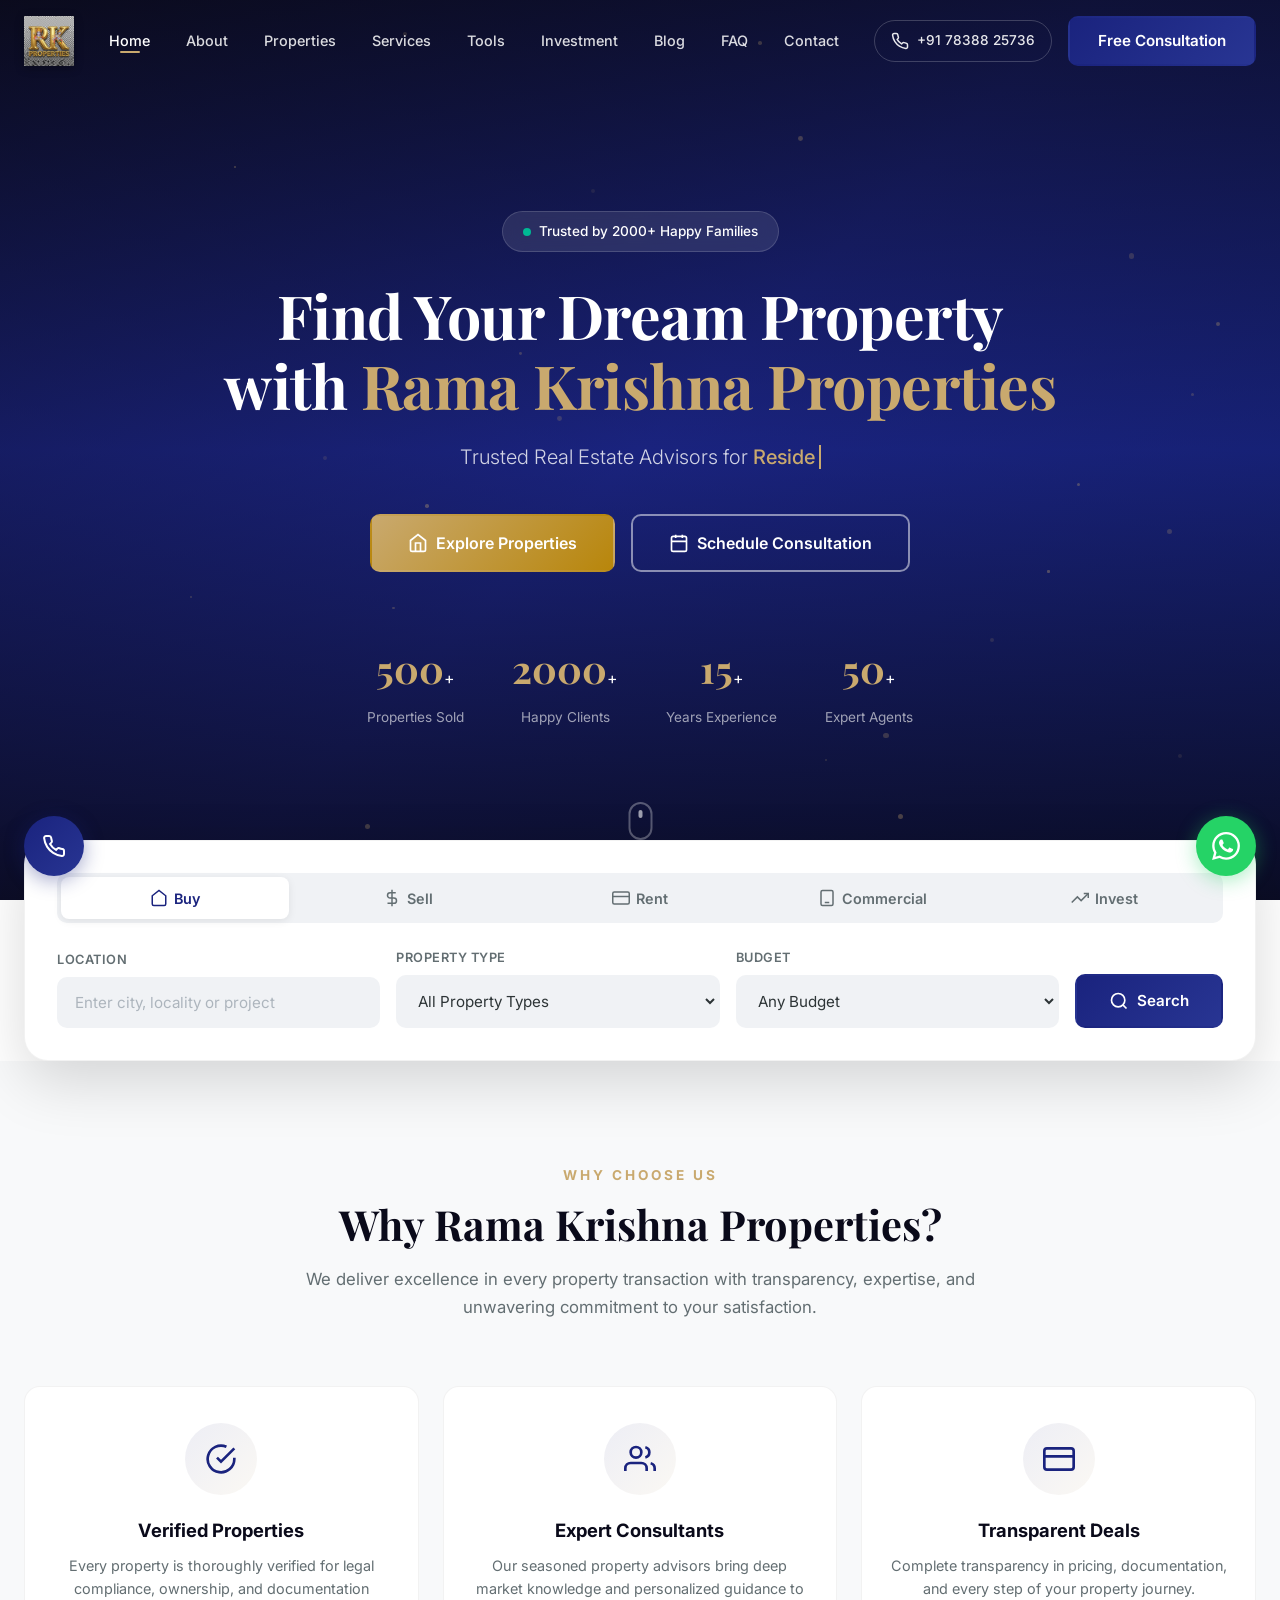
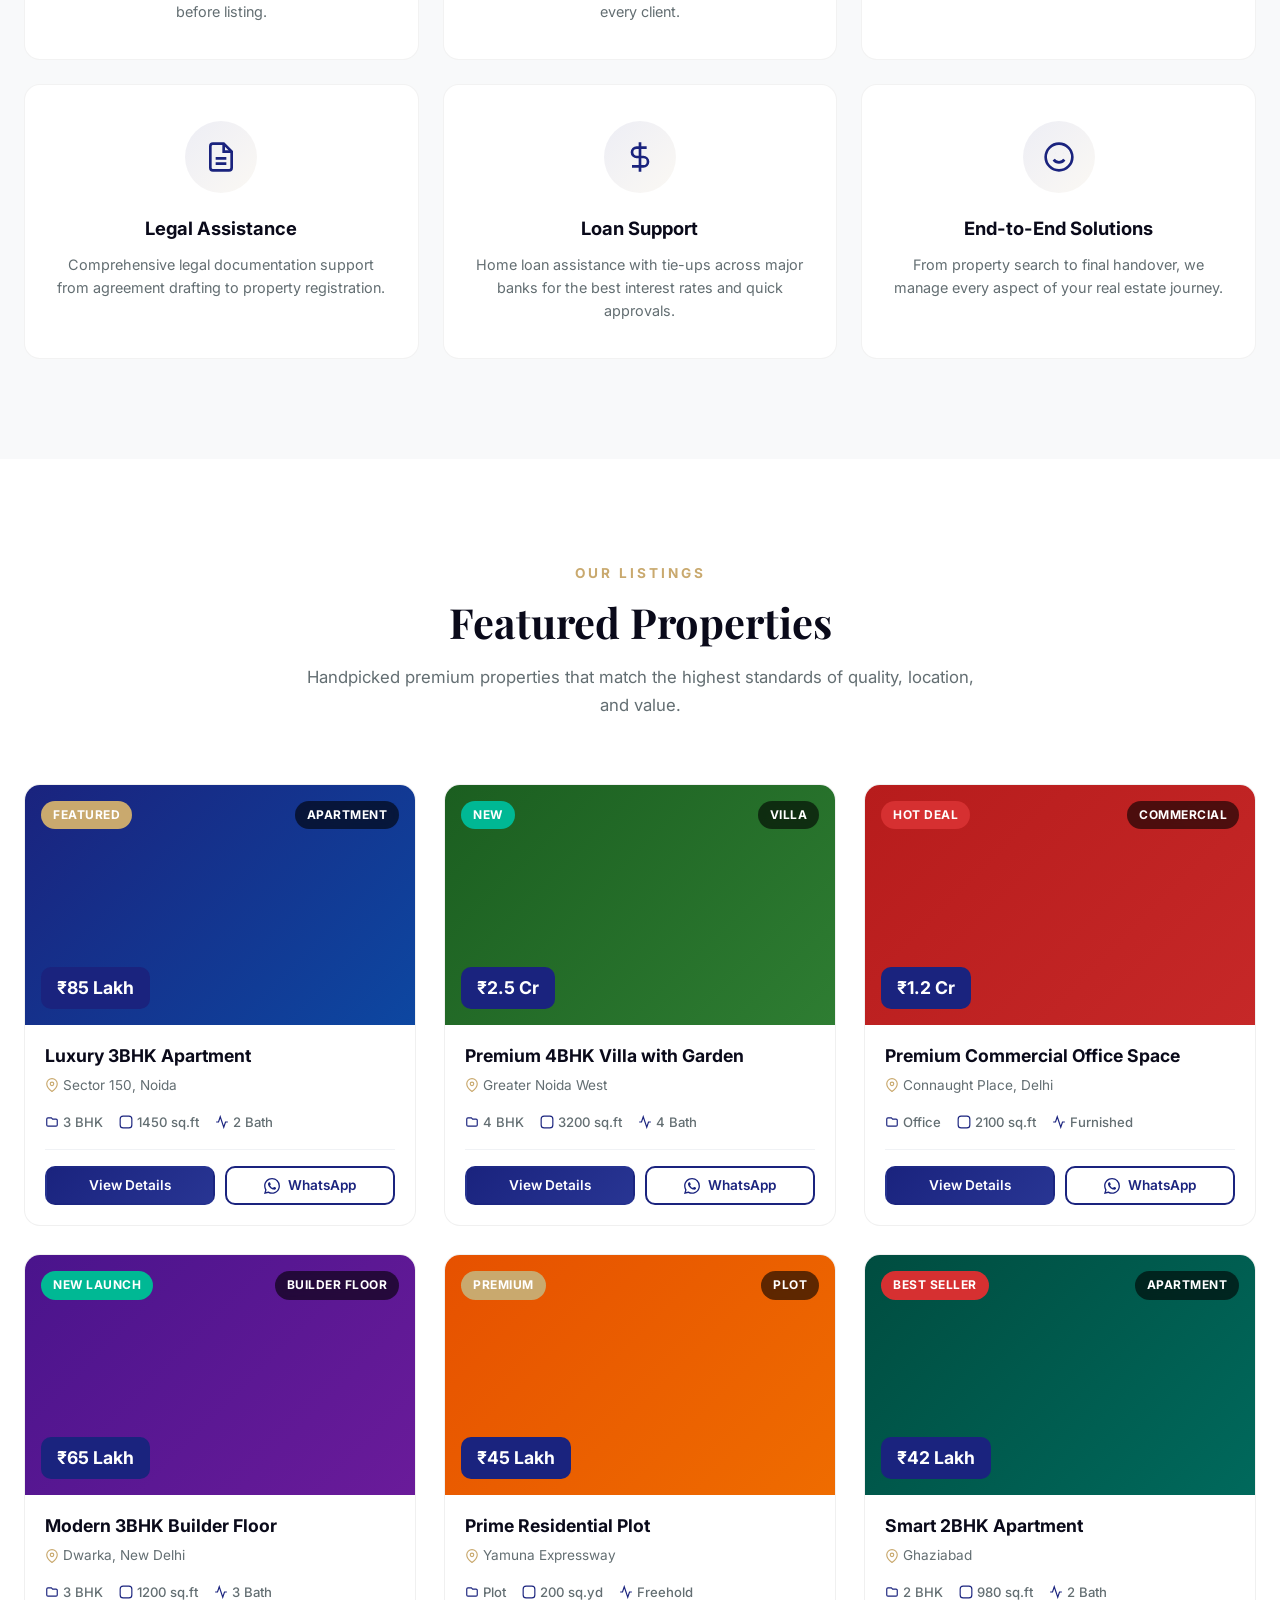
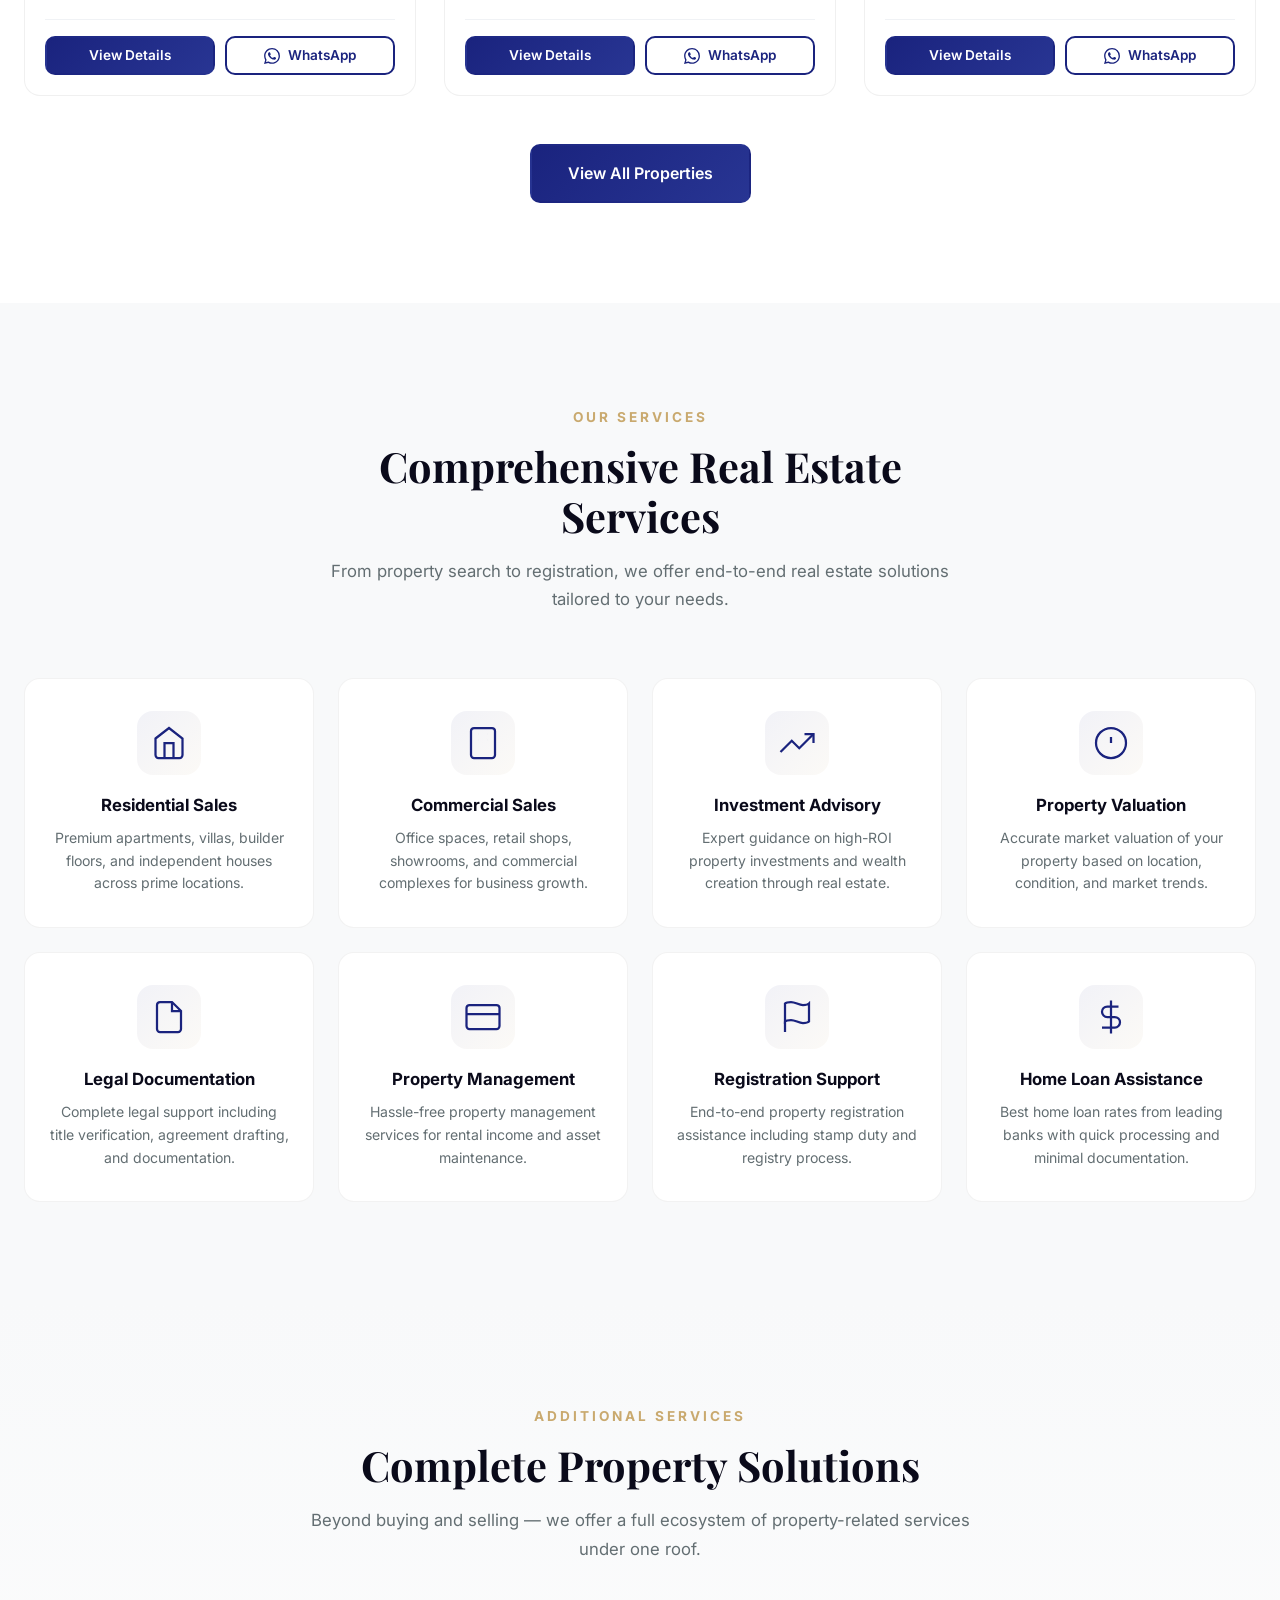
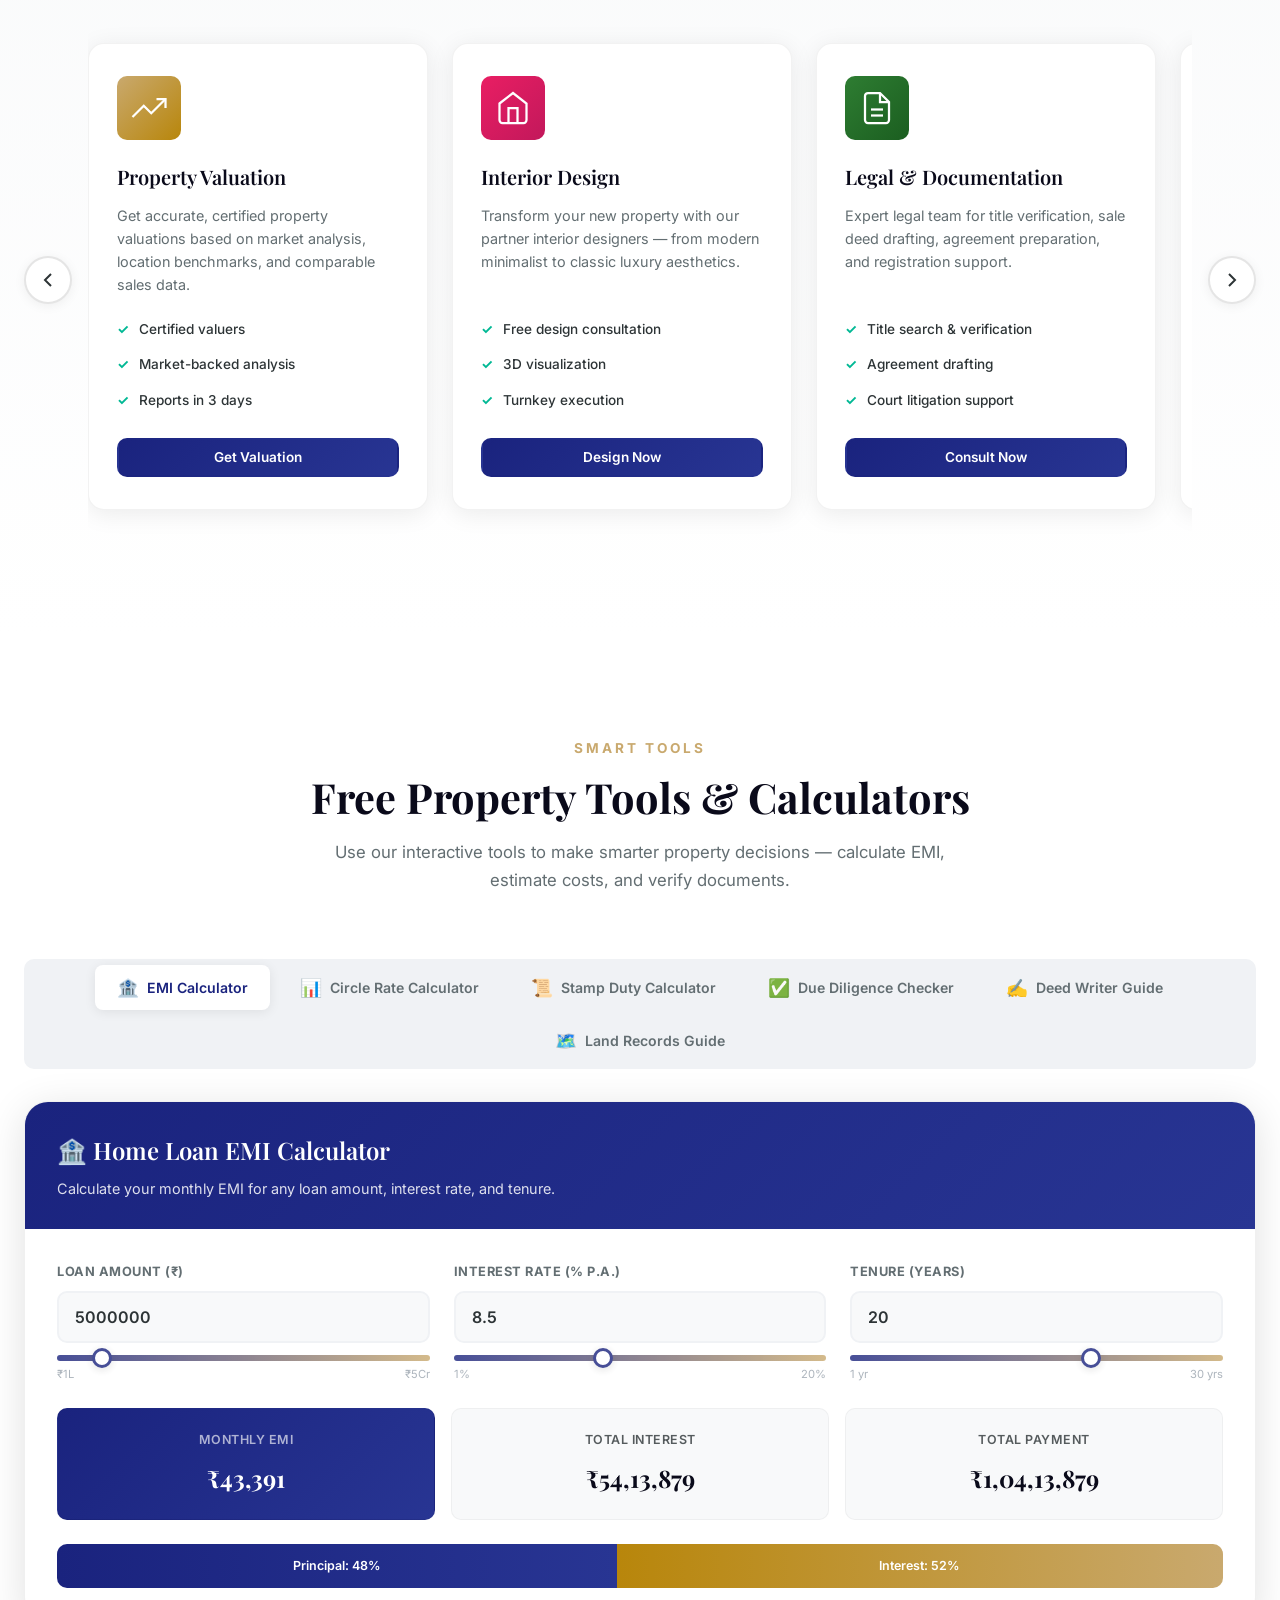
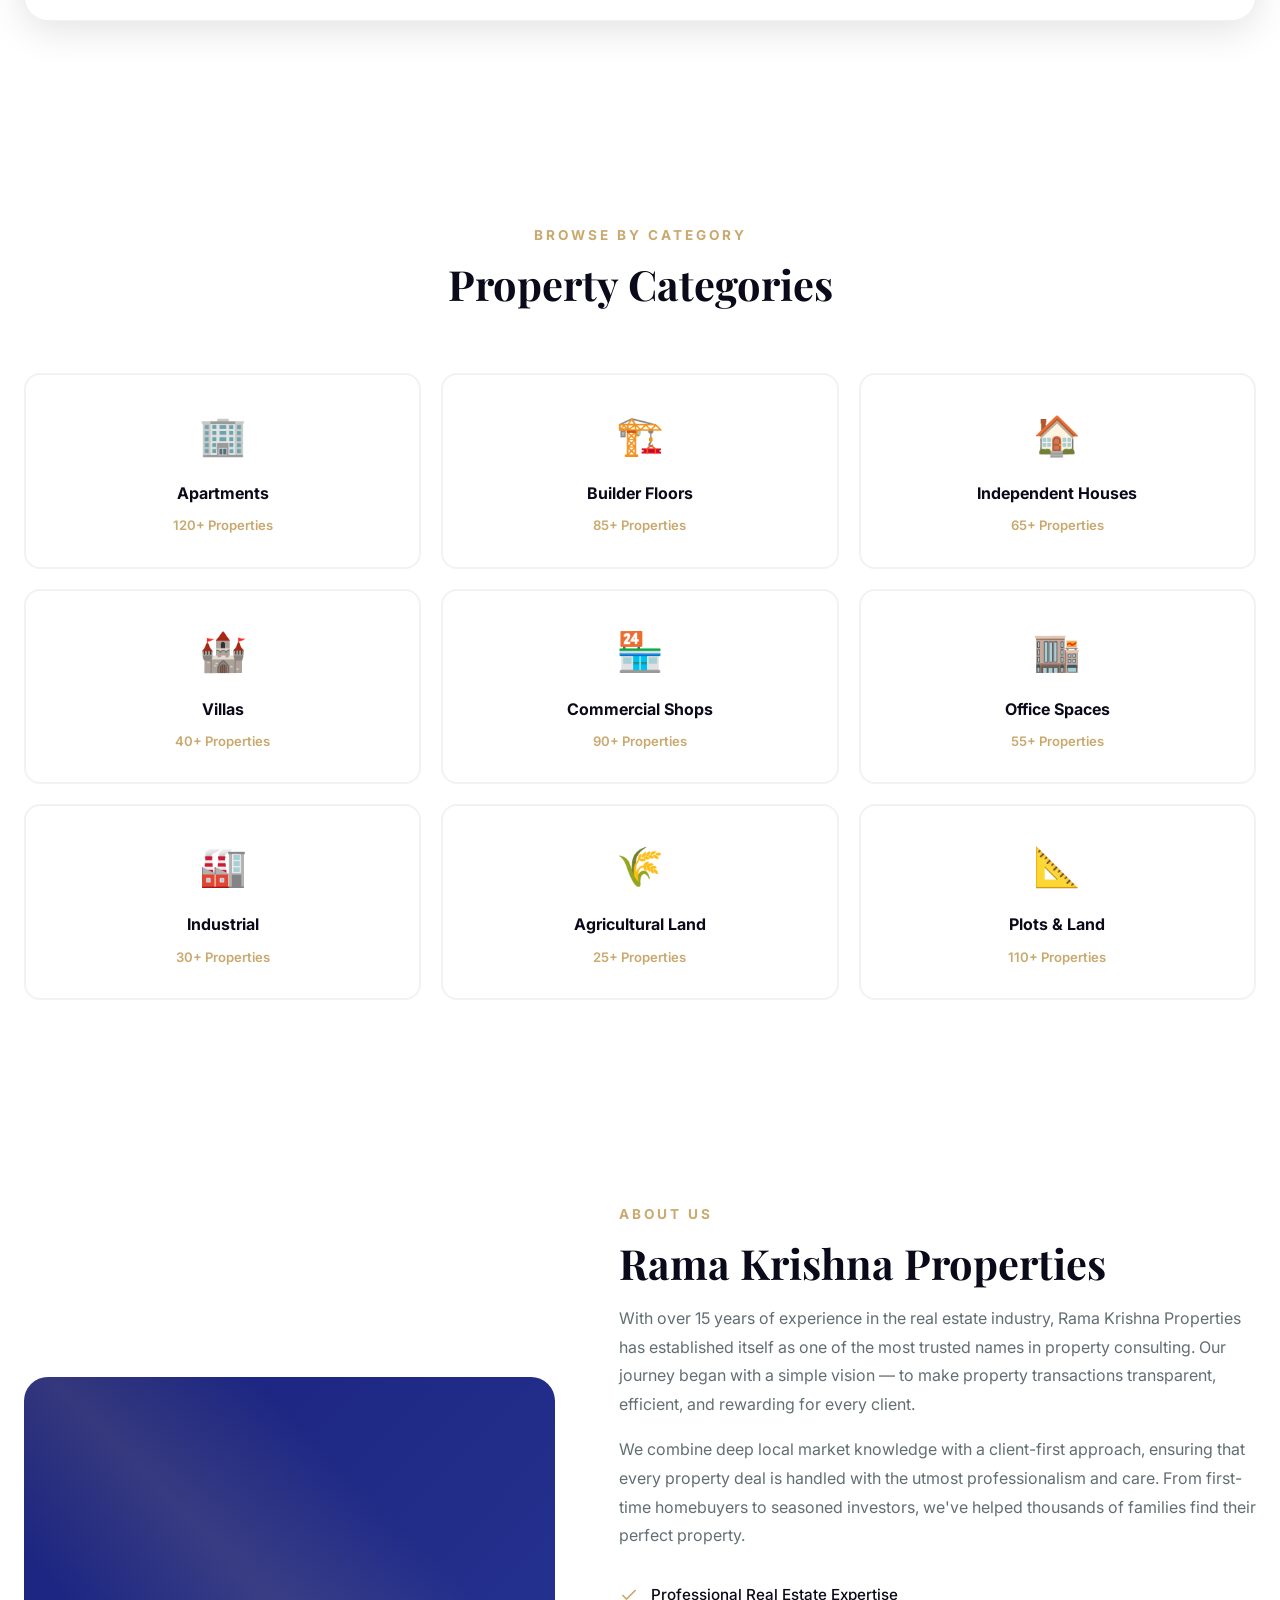
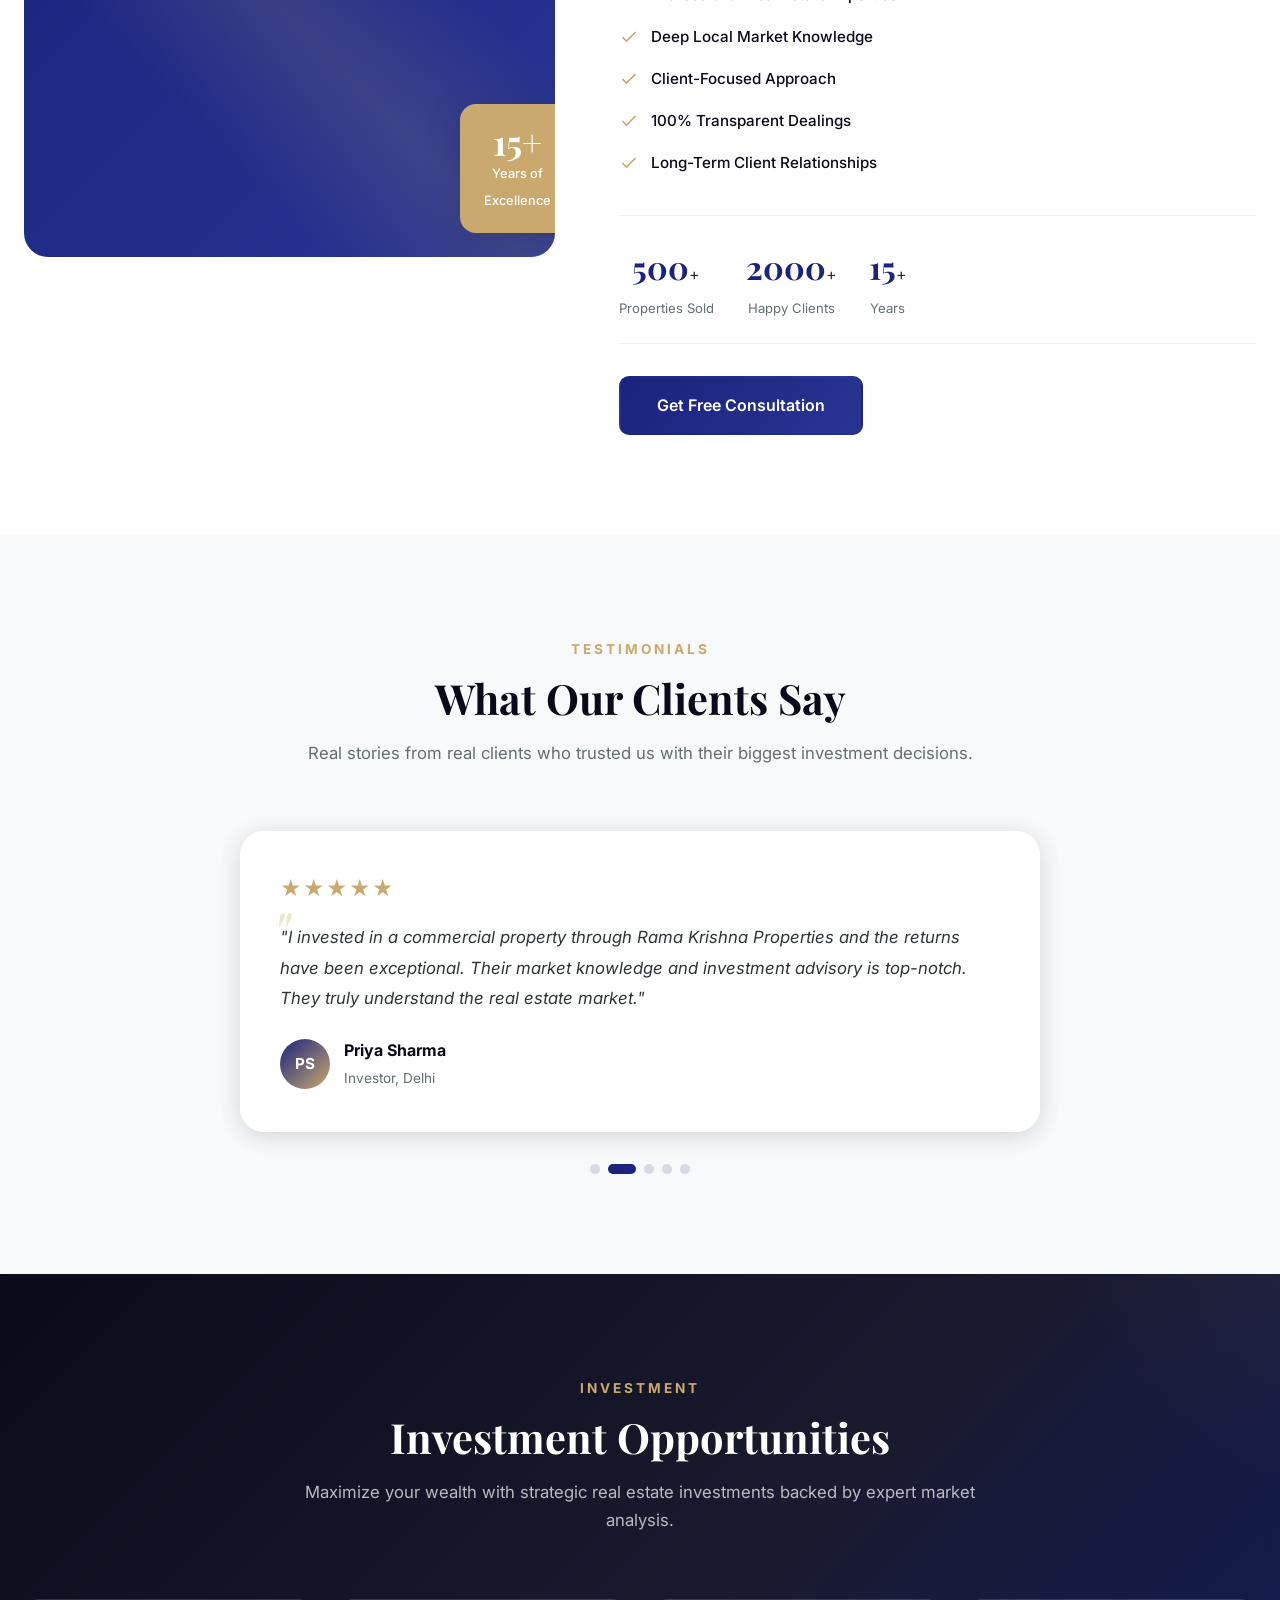
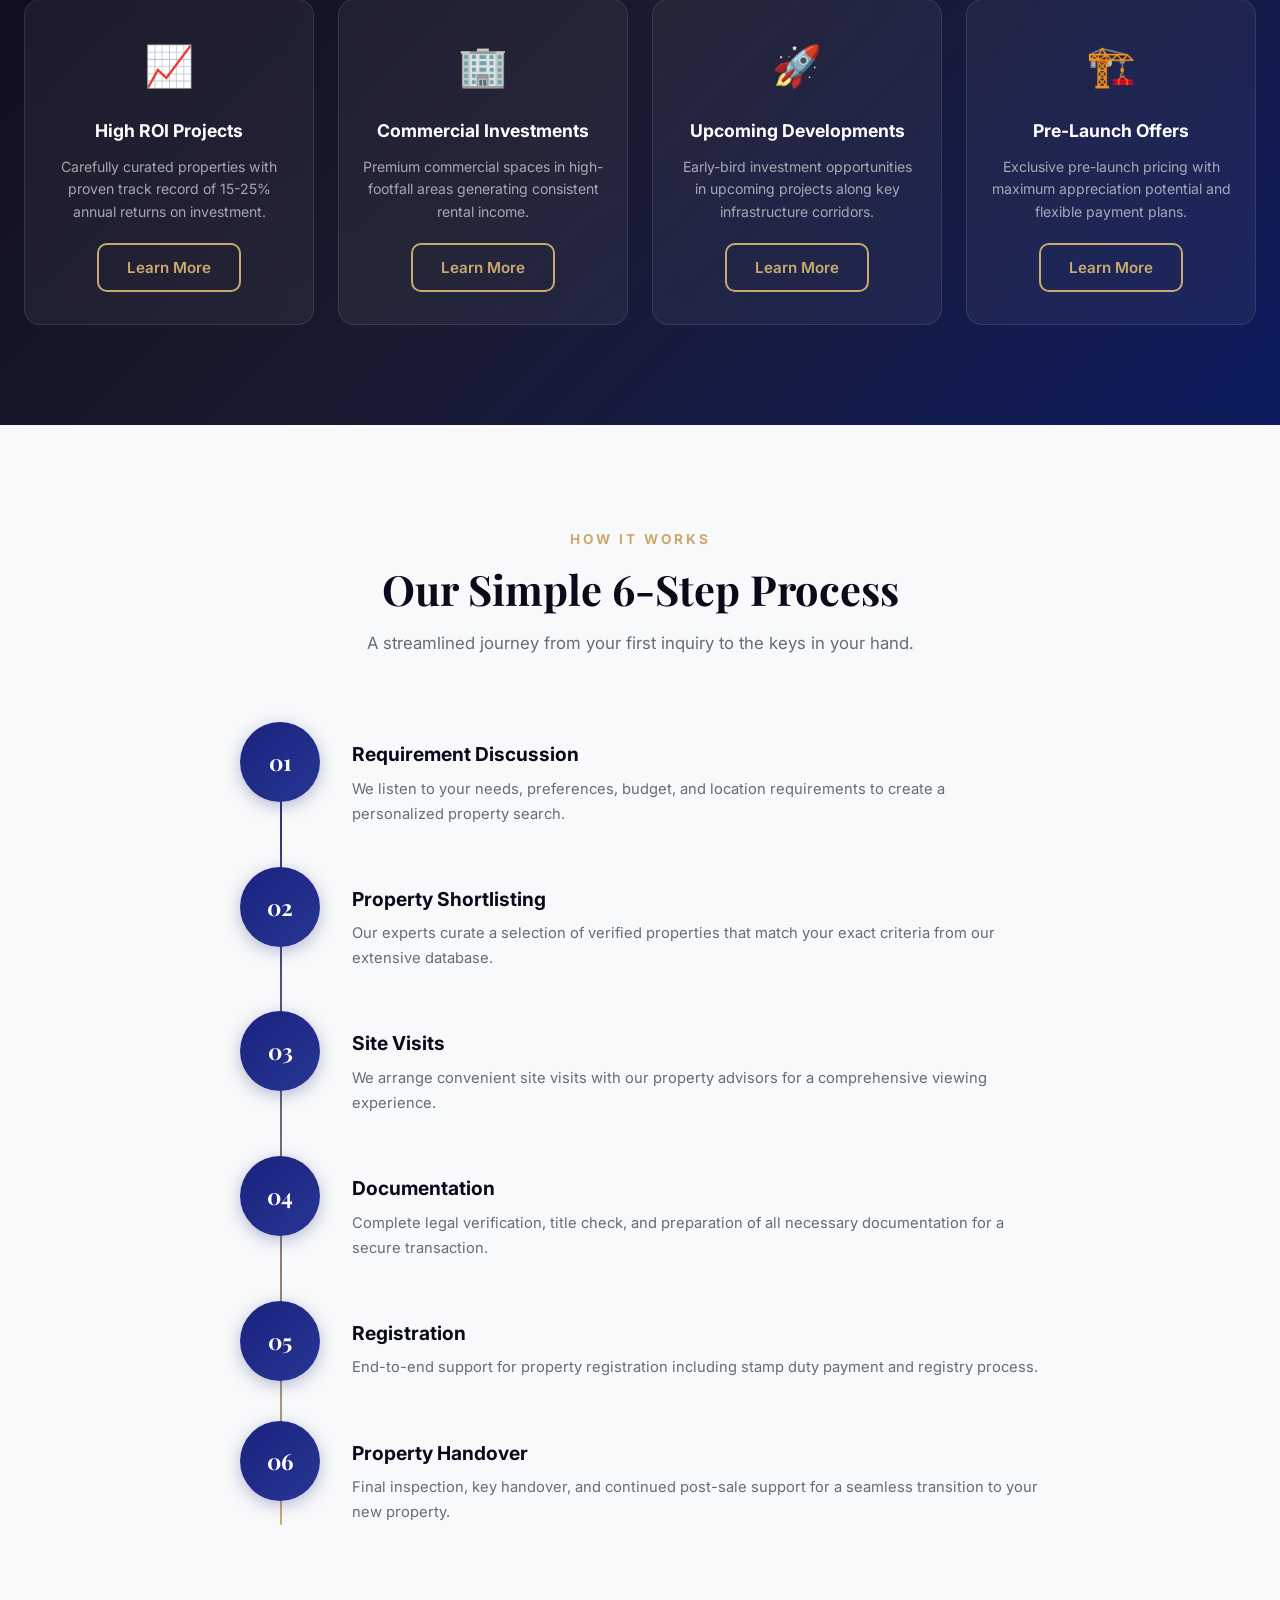
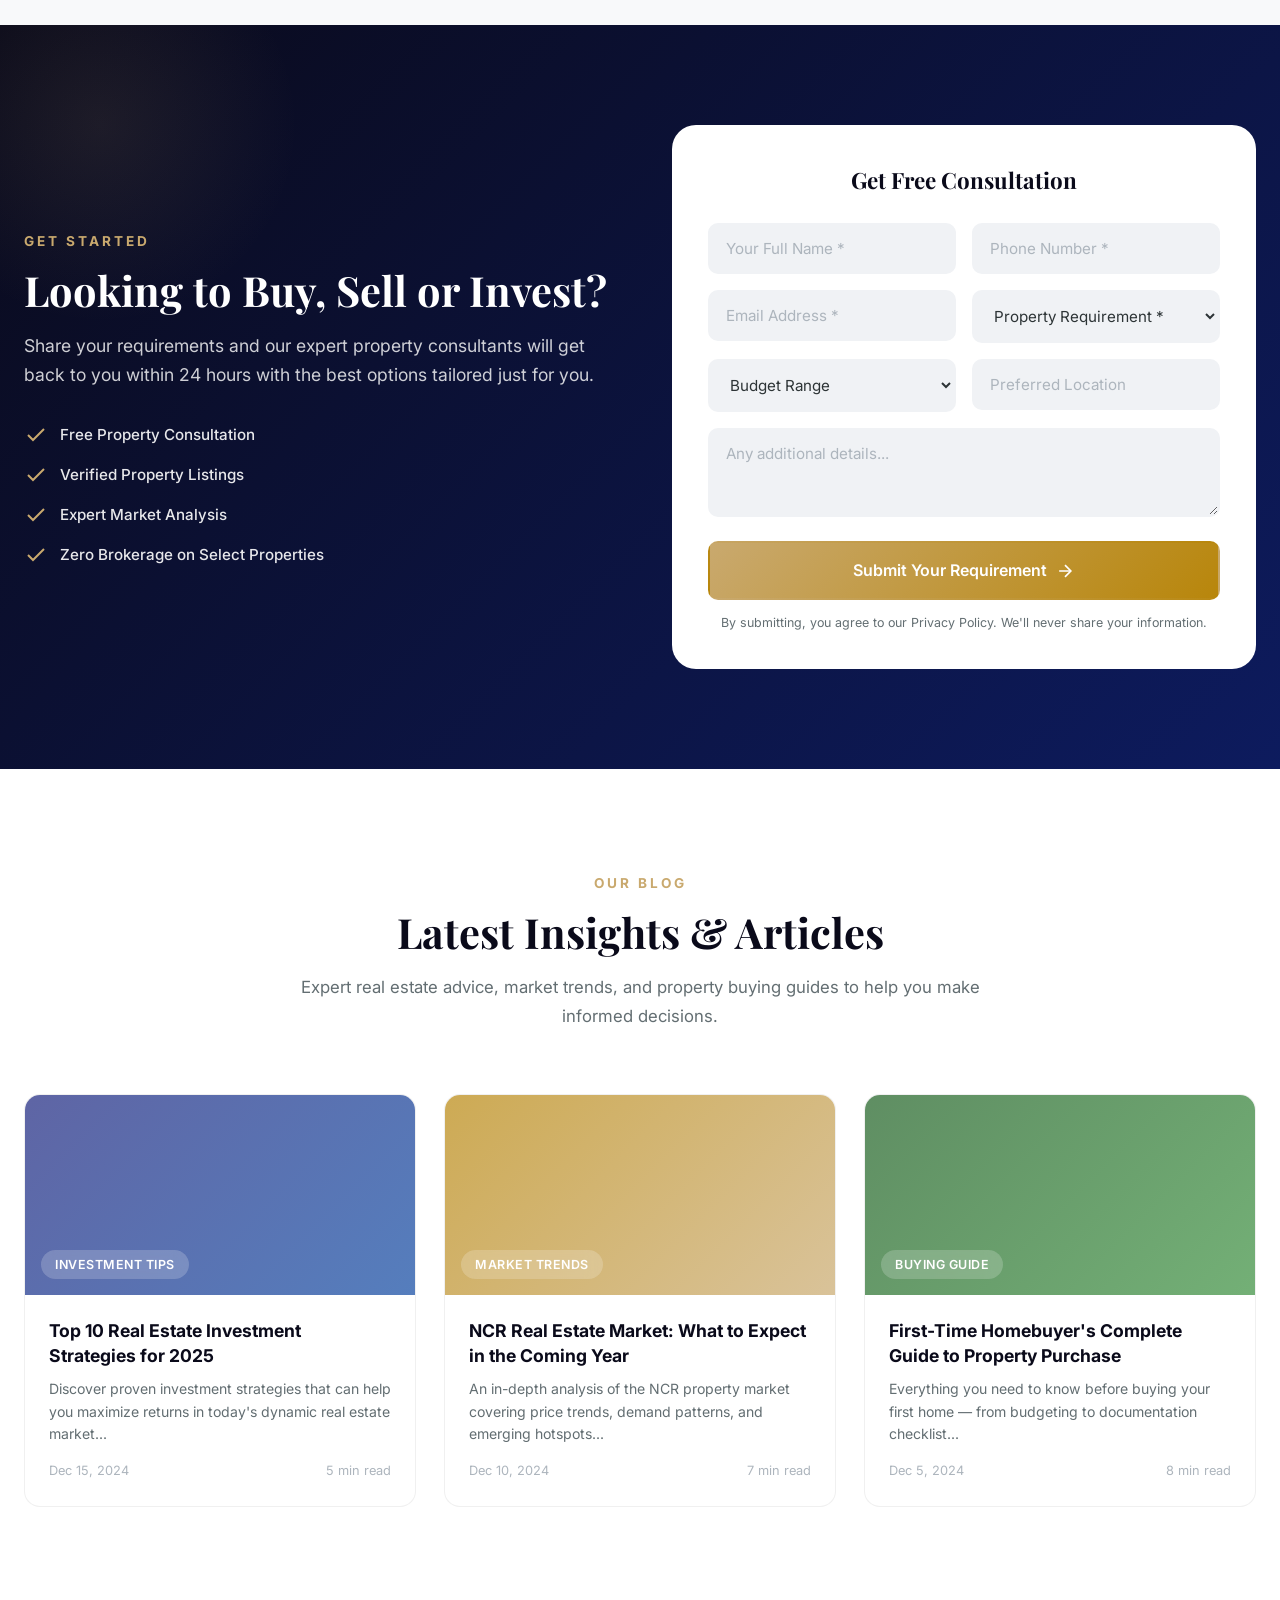
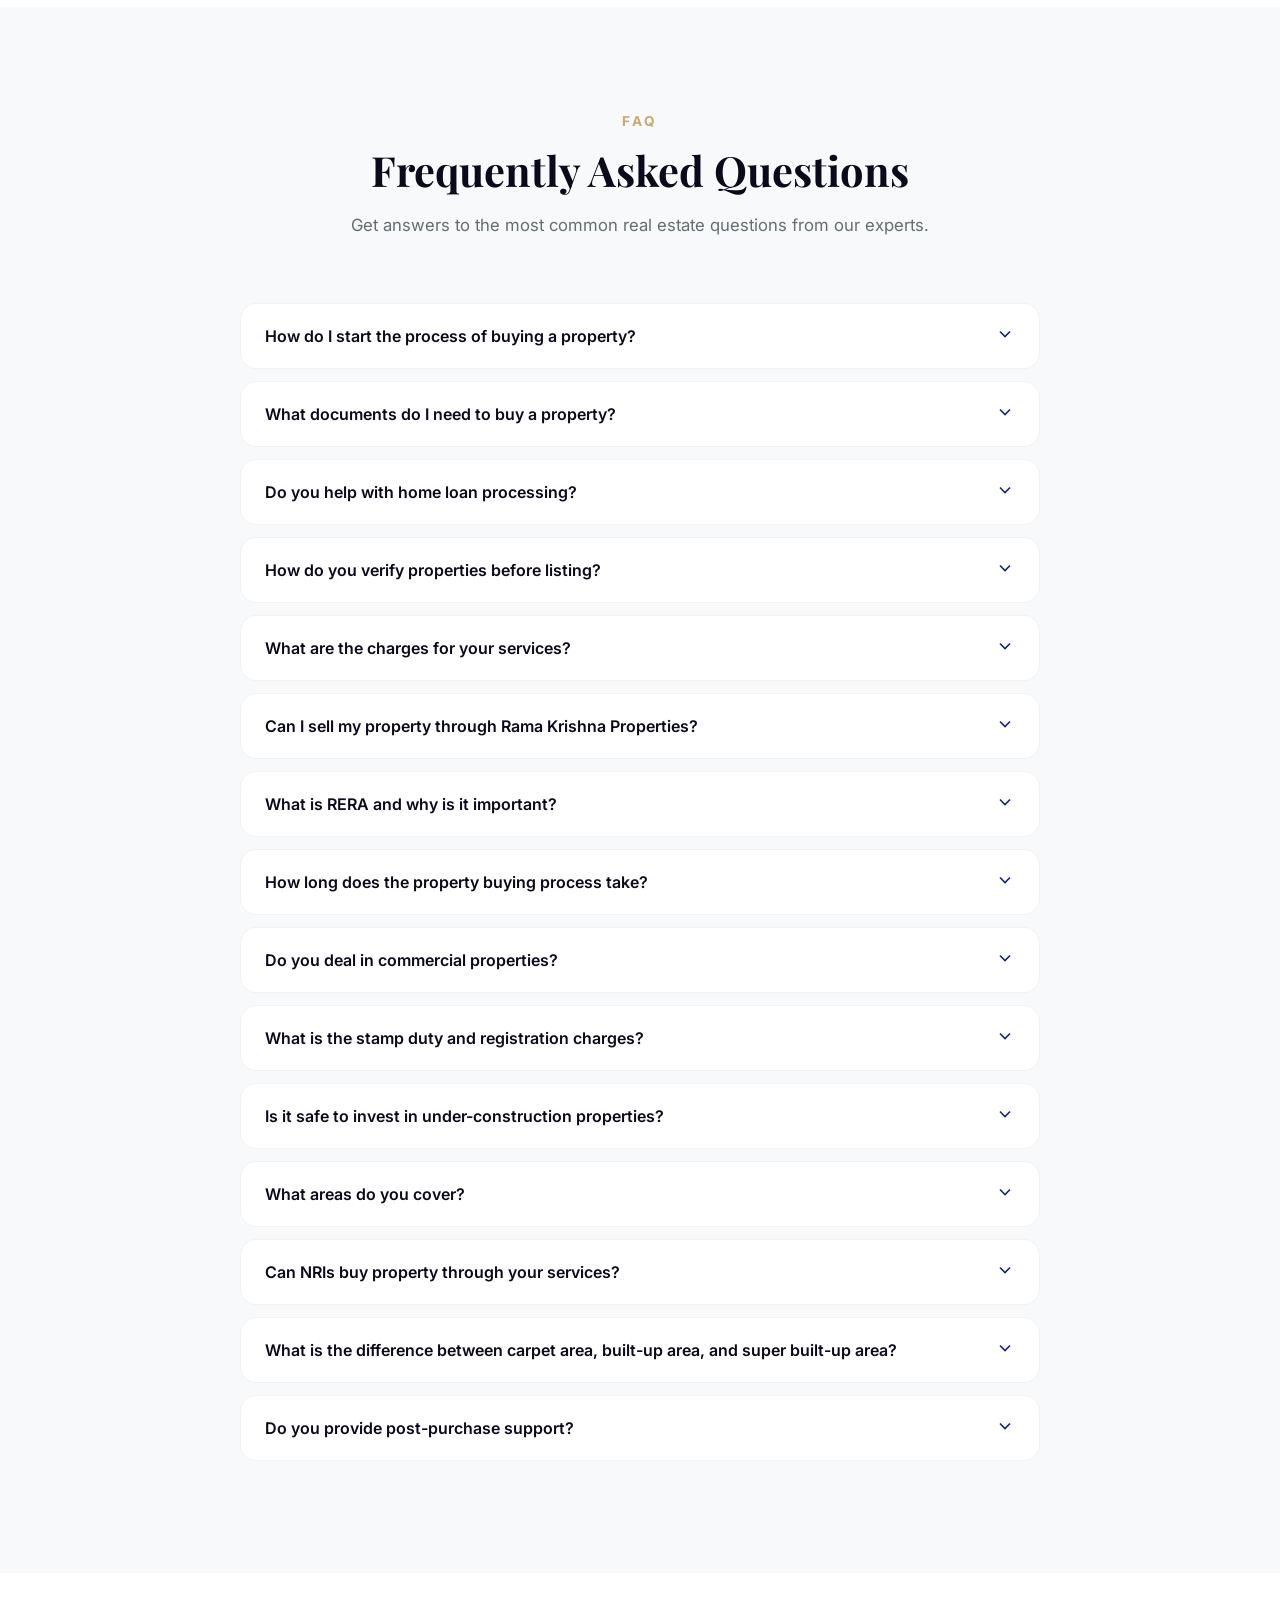
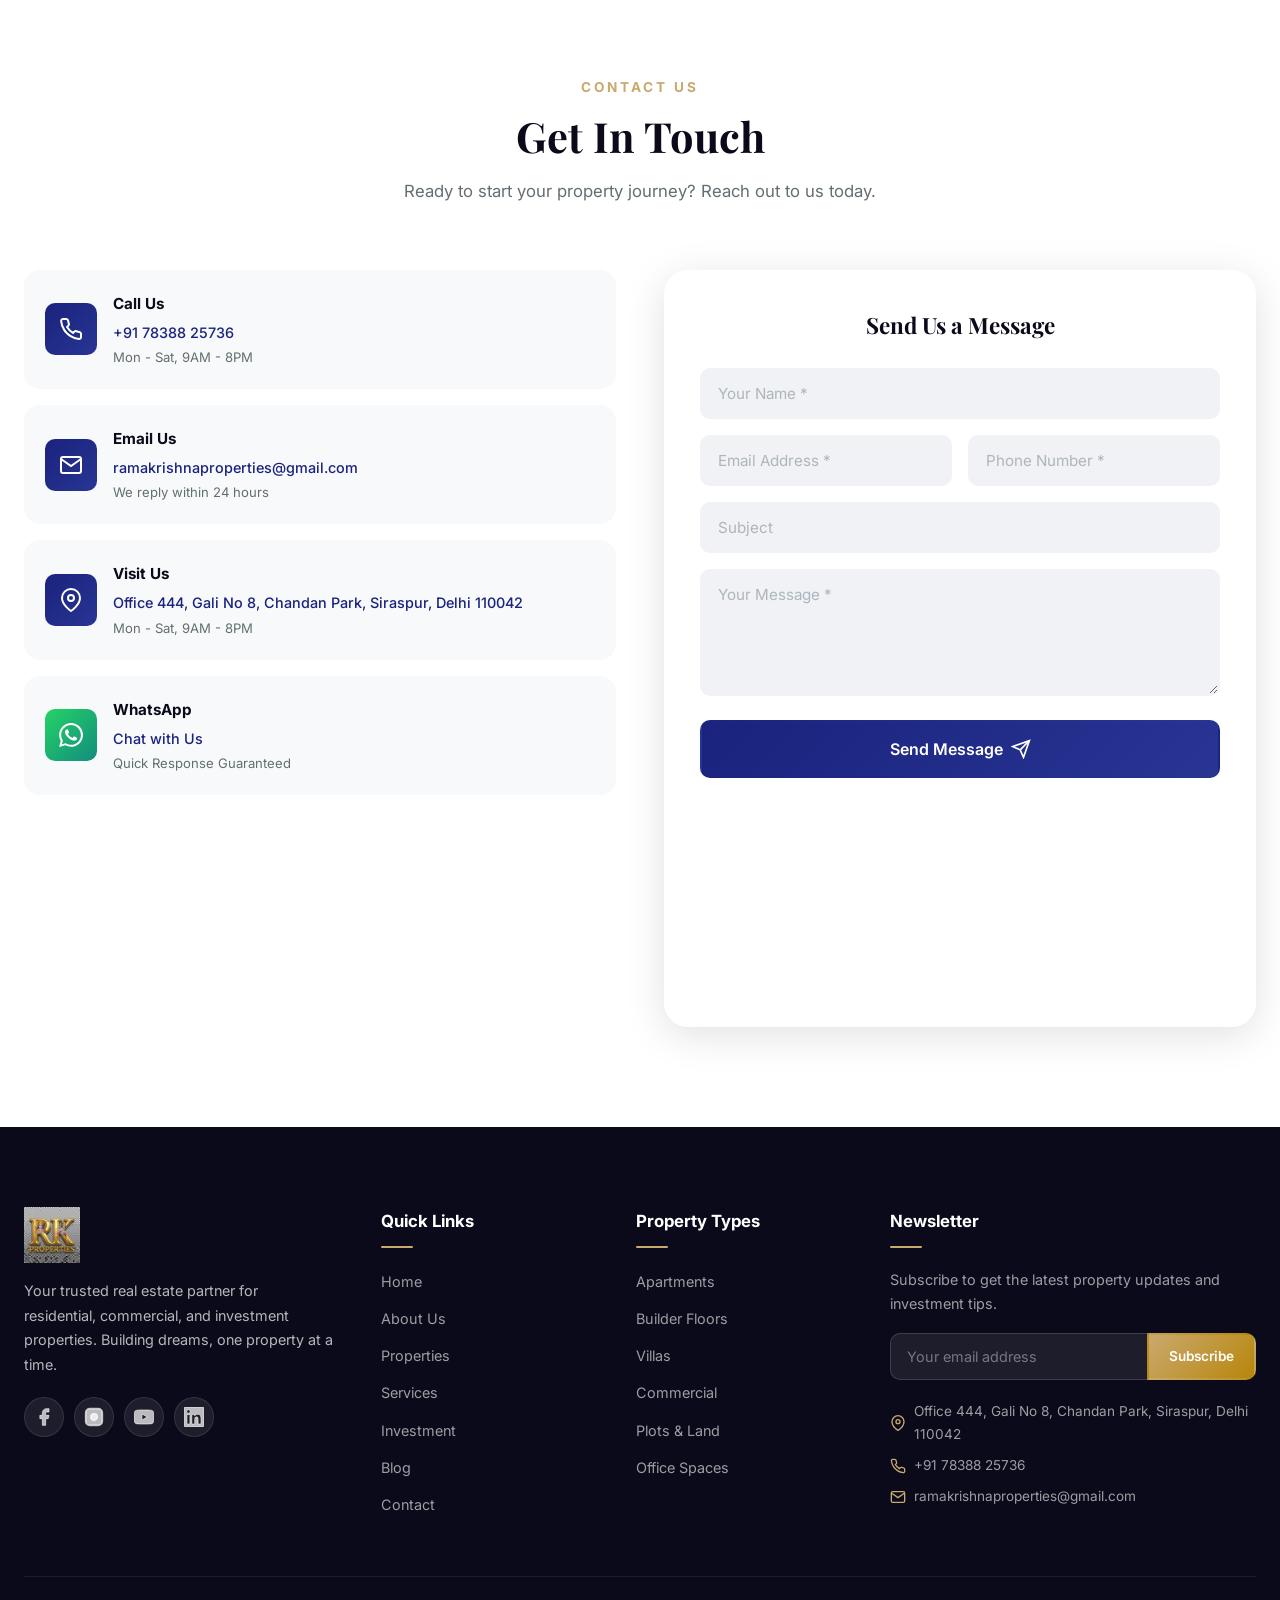
==== commit f5d9055d: "Add logo, Google Form links, address update, Privacy Policy, Terms, Sitemap & Blog pages" ====
--- a/index.html
+++ b/index.html
@@ -62,8 +62,7 @@
     <nav class="navbar" id="navbar">
         <div class="container">
             <a href="#" class="navbar-logo">
-                <span class="logo-icon">RK</span>
-                <span class="logo-text">Rama Krishna<br><small>Properties</small></span>
+                <img src="assets/images/rk-logo.png" alt="Rama Krishna Properties Logo" class="logo-img" style="height:50px;width:auto;object-fit:contain;">
             </a>
             <ul class="nav-links" id="navLinks">
                 <li><a href="#hero" class="nav-link active">Home</a></li>
@@ -81,7 +80,7 @@
                     <svg width="18" height="18" viewBox="0 0 24 24" fill="none" stroke="currentColor" stroke-width="2" stroke-linecap="round" stroke-linejoin="round"><path d="M22 16.92v3a2 2 0 0 1-2.18 2 19.79 19.79 0 0 1-8.63-3.07 19.5 19.5 0 0 1-6-6 19.79 19.79 0 0 1-3.07-8.67A2 2 0 0 1 4.11 2h3a2 2 0 0 1 2 1.72 12.84 12.84 0 0 0 .7 2.81 2 2 0 0 1-.45 2.11L8.09 9.91a16 16 0 0 0 6 6l1.27-1.27a2 2 0 0 1 2.11-.45 12.84 12.84 0 0 0 2.81.7A2 2 0 0 1 22 16.92z"></path></svg>
                     <span>+91 78388 25736</span>
                 </a>
-                <a href="#lead-gen" class="btn btn-primary nav-cta">Free Consultation</a>
+                <a href="https://docs.google.com/forms/d/e/1FAIpQLScM14xF_Nkn6cTmIuygbMJ-8b36qZbOTw3Jc8ysgvyYU2AdSg/viewform" target="_blank" class="btn btn-primary nav-cta">Free Consultation</a>
             </div>
             <button class="hamburger" id="hamburger" aria-label="Toggle navigation menu">
                 <span></span>
@@ -108,7 +107,7 @@
             <a href="tel:+917838825736" class="btn btn-primary" style="width:100%;text-align:center;">
                 Call Now: +91 78388 25736
             </a>
-            <a href="#lead-gen" class="btn btn-secondary" style="width:100%;text-align:center;margin-top:12px;">
+            <a href="https://docs.google.com/forms/d/e/1FAIpQLScM14xF_Nkn6cTmIuygbMJ-8b36qZbOTw3Jc8ysgvyYU2AdSg/viewform" target="_blank" class="btn btn-secondary" style="width:100%;text-align:center;margin-top:12px;">
                 Free Consultation
             </a>
         </div>
@@ -136,7 +135,7 @@
                     <svg width="20" height="20" viewBox="0 0 24 24" fill="none" stroke="currentColor" stroke-width="2"><path d="M3 9l9-7 9 7v11a2 2 0 0 1-2 2H5a2 2 0 0 1-2-2z"></path><polyline points="9 22 9 12 15 12 15 22"></polyline></svg>
                     Explore Properties
                 </a>
-                <a href="#lead-gen" class="btn btn-outline btn-white btn-lg">
+                <a href="https://docs.google.com/forms/d/e/1FAIpQLScM14xF_Nkn6cTmIuygbMJ-8b36qZbOTw3Jc8ysgvyYU2AdSg/viewform" target="_blank" class="btn btn-outline btn-white btn-lg">
                     <svg width="20" height="20" viewBox="0 0 24 24" fill="none" stroke="currentColor" stroke-width="2"><rect x="3" y="4" width="18" height="18" rx="2" ry="2"></rect><line x1="16" y1="2" x2="16" y2="6"></line><line x1="8" y1="2" x2="8" y2="6"></line><line x1="3" y1="10" x2="21" y2="10"></line></svg>
                     Schedule Consultation
                 </a>
@@ -331,7 +330,7 @@
                             </span>
                         </div>
                         <div class="property-actions">
-                            <a href="#lead-gen" class="btn btn-primary btn-sm btn-view">View Details</a>
+                            <a href="https://docs.google.com/forms/d/e/1FAIpQLScM14xF_Nkn6cTmIuygbMJ-8b36qZbOTw3Jc8ysgvyYU2AdSg/viewform" target="_blank" class="btn btn-primary btn-sm btn-view">View Details</a>
                             <a href="https://wa.me/917838825736?text=Hi%2C%20I%20am%20interested%20in%20the%20Luxury%203BHK%20Apartment%20in%20Sector%20150%2C%20Noida" target="_blank" class="btn btn-outline btn-sm">
                                 <svg width="16" height="16" viewBox="0 0 24 24" fill="currentColor"><path d="M17.472 14.382c-.297-.149-1.758-.867-2.03-.967-.273-.099-.471-.148-.67.15-.197.297-.767.966-.94 1.164-.173.199-.347.223-.644.075-.297-.15-1.255-.463-2.39-1.475-.883-.788-1.48-1.761-1.653-2.059-.173-.297-.018-.458.13-.606.134-.133.298-.347.446-.52.149-.174.198-.298.298-.497.099-.198.05-.371-.025-.52-.075-.149-.669-1.612-.916-2.207-.242-.579-.487-.5-.669-.51-.173-.008-.371-.01-.57-.01-.198 0-.52.074-.792.372-.272.297-1.04 1.016-1.04 2.479 0 1.462 1.065 2.875 1.213 3.074.149.198 2.096 3.2 5.077 4.487.709.306 1.262.489 1.694.625.712.227 1.36.195 1.871.118.571-.085 1.758-.719 2.006-1.413.248-.694.248-1.289.173-1.413-.074-.124-.272-.198-.57-.347m-5.421 7.403h-.004a9.87 9.87 0 01-5.031-1.378l-.361-.214-3.741.982.998-3.648-.235-.374a9.86 9.86 0 01-1.51-5.26c.001-5.45 4.436-9.884 9.888-9.884 2.64 0 5.122 1.03 6.988 2.898a9.825 9.825 0 012.893 6.994c-.003 5.45-4.437 9.884-9.885 9.884m8.413-18.297A11.815 11.815 0 0012.05 0C5.495 0 .16 5.335.157 11.892c0 2.096.547 4.142 1.588 5.945L.057 24l6.305-1.654a11.882 11.882 0 005.683 1.448h.005c6.554 0 11.89-5.335 11.893-11.893a11.821 11.821 0 00-3.48-8.413z"/></svg>
                                 WhatsApp
@@ -374,7 +373,7 @@
                             </span>
                         </div>
                         <div class="property-actions">
-                            <a href="#lead-gen" class="btn btn-primary btn-sm btn-view">View Details</a>
+                            <a href="https://docs.google.com/forms/d/e/1FAIpQLScM14xF_Nkn6cTmIuygbMJ-8b36qZbOTw3Jc8ysgvyYU2AdSg/viewform" target="_blank" class="btn btn-primary btn-sm btn-view">View Details</a>
                             <a href="https://wa.me/917838825736?text=Hi%2C%20I%20am%20interested%20in%20the%20Premium%204BHK%20Villa" target="_blank" class="btn btn-outline btn-sm">
                                 <svg width="16" height="16" viewBox="0 0 24 24" fill="currentColor"><path d="M17.472 14.382c-.297-.149-1.758-.867-2.03-.967-.273-.099-.471-.148-.67.15-.197.297-.767.966-.94 1.164-.173.199-.347.223-.644.075-.297-.15-1.255-.463-2.39-1.475-.883-.788-1.48-1.761-1.653-2.059-.173-.297-.018-.458.13-.606.134-.133.298-.347.446-.52.149-.174.198-.298.298-.497.099-.198.05-.371-.025-.52-.075-.149-.669-1.612-.916-2.207-.242-.579-.487-.5-.669-.51-.173-.008-.371-.01-.57-.01-.198 0-.52.074-.792.372-.272.297-1.04 1.016-1.04 2.479 0 1.462 1.065 2.875 1.213 3.074.149.198 2.096 3.2 5.077 4.487.709.306 1.262.489 1.694.625.712.227 1.36.195 1.871.118.571-.085 1.758-.719 2.006-1.413.248-.694.248-1.289.173-1.413-.074-.124-.272-.198-.57-.347m-5.421 7.403h-.004a9.87 9.87 0 01-5.031-1.378l-.361-.214-3.741.982.998-3.648-.235-.374a9.86 9.86 0 01-1.51-5.26c.001-5.45 4.436-9.884 9.888-9.884 2.64 0 5.122 1.03 6.988 2.898a9.825 9.825 0 012.893 6.994c-.003 5.45-4.437 9.884-9.885 9.884m8.413-18.297A11.815 11.815 0 0012.05 0C5.495 0 .16 5.335.157 11.892c0 2.096.547 4.142 1.588 5.945L.057 24l6.305-1.654a11.882 11.882 0 005.683 1.448h.005c6.554 0 11.89-5.335 11.893-11.893a11.821 11.821 0 00-3.48-8.413z"/></svg>
                                 WhatsApp
@@ -417,7 +416,7 @@
                             </span>
                         </div>
                         <div class="property-actions">
-                            <a href="#lead-gen" class="btn btn-primary btn-sm btn-view">View Details</a>
+                            <a href="https://docs.google.com/forms/d/e/1FAIpQLScM14xF_Nkn6cTmIuygbMJ-8b36qZbOTw3Jc8ysgvyYU2AdSg/viewform" target="_blank" class="btn btn-primary btn-sm btn-view">View Details</a>
                             <a href="https://wa.me/917838825736?text=Hi%2C%20I%20am%20interested%20in%20the%20Commercial%20Office%20Space" target="_blank" class="btn btn-outline btn-sm">
                                 <svg width="16" height="16" viewBox="0 0 24 24" fill="currentColor"><path d="M17.472 14.382c-.297-.149-1.758-.867-2.03-.967-.273-.099-.471-.148-.67.15-.197.297-.767.966-.94 1.164-.173.199-.347.223-.644.075-.297-.15-1.255-.463-2.39-1.475-.883-.788-1.48-1.761-1.653-2.059-.173-.297-.018-.458.13-.606.134-.133.298-.347.446-.52.149-.174.198-.298.298-.497.099-.198.05-.371-.025-.52-.075-.149-.669-1.612-.916-2.207-.242-.579-.487-.5-.669-.51-.173-.008-.371-.01-.57-.01-.198 0-.52.074-.792.372-.272.297-1.04 1.016-1.04 2.479 0 1.462 1.065 2.875 1.213 3.074.149.198 2.096 3.2 5.077 4.487.709.306 1.262.489 1.694.625.712.227 1.36.195 1.871.118.571-.085 1.758-.719 2.006-1.413.248-.694.248-1.289.173-1.413-.074-.124-.272-.198-.57-.347m-5.421 7.403h-.004a9.87 9.87 0 01-5.031-1.378l-.361-.214-3.741.982.998-3.648-.235-.374a9.86 9.86 0 01-1.51-5.26c.001-5.45 4.436-9.884 9.888-9.884 2.64 0 5.122 1.03 6.988 2.898a9.825 9.825 0 012.893 6.994c-.003 5.45-4.437 9.884-9.885 9.884m8.413-18.297A11.815 11.815 0 0012.05 0C5.495 0 .16 5.335.157 11.892c0 2.096.547 4.142 1.588 5.945L.057 24l6.305-1.654a11.882 11.882 0 005.683 1.448h.005c6.554 0 11.89-5.335 11.893-11.893a11.821 11.821 0 00-3.48-8.413z"/></svg>
                                 WhatsApp
@@ -460,7 +459,7 @@
                             </span>
                         </div>
                         <div class="property-actions">
-                            <a href="#lead-gen" class="btn btn-primary btn-sm btn-view">View Details</a>
+                            <a href="https://docs.google.com/forms/d/e/1FAIpQLScM14xF_Nkn6cTmIuygbMJ-8b36qZbOTw3Jc8ysgvyYU2AdSg/viewform" target="_blank" class="btn btn-primary btn-sm btn-view">View Details</a>
                             <a href="https://wa.me/917838825736?text=Hi%2C%20I%20am%20interested%20in%20the%20Builder%20Floor%20in%20Dwarka" target="_blank" class="btn btn-outline btn-sm">
                                 <svg width="16" height="16" viewBox="0 0 24 24" fill="currentColor"><path d="M17.472 14.382c-.297-.149-1.758-.867-2.03-.967-.273-.099-.471-.148-.67.15-.197.297-.767.966-.94 1.164-.173.199-.347.223-.644.075-.297-.15-1.255-.463-2.39-1.475-.883-.788-1.48-1.761-1.653-2.059-.173-.297-.018-.458.13-.606.134-.133.298-.347.446-.52.149-.174.198-.298.298-.497.099-.198.05-.371-.025-.52-.075-.149-.669-1.612-.916-2.207-.242-.579-.487-.5-.669-.51-.173-.008-.371-.01-.57-.01-.198 0-.52.074-.792.372-.272.297-1.04 1.016-1.04 2.479 0 1.462 1.065 2.875 1.213 3.074.149.198 2.096 3.2 5.077 4.487.709.306 1.262.489 1.694.625.712.227 1.36.195 1.871.118.571-.085 1.758-.719 2.006-1.413.248-.694.248-1.289.173-1.413-.074-.124-.272-.198-.57-.347m-5.421 7.403h-.004a9.87 9.87 0 01-5.031-1.378l-.361-.214-3.741.982.998-3.648-.235-.374a9.86 9.86 0 01-1.51-5.26c.001-5.45 4.436-9.884 9.888-9.884 2.64 0 5.122 1.03 6.988 2.898a9.825 9.825 0 012.893 6.994c-.003 5.45-4.437 9.884-9.885 9.884m8.413-18.297A11.815 11.815 0 0012.05 0C5.495 0 .16 5.335.157 11.892c0 2.096.547 4.142 1.588 5.945L.057 24l6.305-1.654a11.882 11.882 0 005.683 1.448h.005c6.554 0 11.89-5.335 11.893-11.893a11.821 11.821 0 00-3.48-8.413z"/></svg>
                                 WhatsApp
@@ -503,7 +502,7 @@
                             </span>
                         </div>
                         <div class="property-actions">
-                            <a href="#lead-gen" class="btn btn-primary btn-sm btn-view">View Details</a>
+                            <a href="https://docs.google.com/forms/d/e/1FAIpQLScM14xF_Nkn6cTmIuygbMJ-8b36qZbOTw3Jc8ysgvyYU2AdSg/viewform" target="_blank" class="btn btn-primary btn-sm btn-view">View Details</a>
                             <a href="https://wa.me/917838825736?text=Hi%2C%20I%20am%20interested%20in%20the%20Residential%20Plot%20at%20Yamuna%20Expressway" target="_blank" class="btn btn-outline btn-sm">
                                 <svg width="16" height="16" viewBox="0 0 24 24" fill="currentColor"><path d="M17.472 14.382c-.297-.149-1.758-.867-2.03-.967-.273-.099-.471-.148-.67.15-.197.297-.767.966-.94 1.164-.173.199-.347.223-.644.075-.297-.15-1.255-.463-2.39-1.475-.883-.788-1.48-1.761-1.653-2.059-.173-.297-.018-.458.13-.606.134-.133.298-.347.446-.52.149-.174.198-.298.298-.497.099-.198.05-.371-.025-.52-.075-.149-.669-1.612-.916-2.207-.242-.579-.487-.5-.669-.51-.173-.008-.371-.01-.57-.01-.198 0-.52.074-.792.372-.272.297-1.04 1.016-1.04 2.479 0 1.462 1.065 2.875 1.213 3.074.149.198 2.096 3.2 5.077 4.487.709.306 1.262.489 1.694.625.712.227 1.36.195 1.871.118.571-.085 1.758-.719 2.006-1.413.248-.694.248-1.289.173-1.413-.074-.124-.272-.198-.57-.347m-5.421 7.403h-.004a9.87 9.87 0 01-5.031-1.378l-.361-.214-3.741.982.998-3.648-.235-.374a9.86 9.86 0 01-1.51-5.26c.001-5.45 4.436-9.884 9.888-9.884 2.64 0 5.122 1.03 6.988 2.898a9.825 9.825 0 012.893 6.994c-.003 5.45-4.437 9.884-9.885 9.884m8.413-18.297A11.815 11.815 0 0012.05 0C5.495 0 .16 5.335.157 11.892c0 2.096.547 4.142 1.588 5.945L.057 24l6.305-1.654a11.882 11.882 0 005.683 1.448h.005c6.554 0 11.89-5.335 11.893-11.893a11.821 11.821 0 00-3.48-8.413z"/></svg>
                                 WhatsApp
@@ -546,7 +545,7 @@
                             </span>
                         </div>
                         <div class="property-actions">
-                            <a href="#lead-gen" class="btn btn-primary btn-sm btn-view">View Details</a>
+                            <a href="https://docs.google.com/forms/d/e/1FAIpQLScM14xF_Nkn6cTmIuygbMJ-8b36qZbOTw3Jc8ysgvyYU2AdSg/viewform" target="_blank" class="btn btn-primary btn-sm btn-view">View Details</a>
                             <a href="https://wa.me/917838825736?text=Hi%2C%20I%20am%20interested%20in%20the%20Smart%202BHK%20Apartment%20in%20Ghaziabad" target="_blank" class="btn btn-outline btn-sm">
                                 <svg width="16" height="16" viewBox="0 0 24 24" fill="currentColor"><path d="M17.472 14.382c-.297-.149-1.758-.867-2.03-.967-.273-.099-.471-.148-.67.15-.197.297-.767.966-.94 1.164-.173.199-.347.223-.644.075-.297-.15-1.255-.463-2.39-1.475-.883-.788-1.48-1.761-1.653-2.059-.173-.297-.018-.458.13-.606.134-.133.298-.347.446-.52.149-.174.198-.298.298-.497.099-.198.05-.371-.025-.52-.075-.149-.669-1.612-.916-2.207-.242-.579-.487-.5-.669-.51-.173-.008-.371-.01-.57-.01-.198 0-.52.074-.792.372-.272.297-1.04 1.016-1.04 2.479 0 1.462 1.065 2.875 1.213 3.074.149.198 2.096 3.2 5.077 4.487.709.306 1.262.489 1.694.625.712.227 1.36.195 1.871.118.571-.085 1.758-.719 2.006-1.413.248-.694.248-1.289.173-1.413-.074-.124-.272-.198-.57-.347m-5.421 7.403h-.004a9.87 9.87 0 01-5.031-1.378l-.361-.214-3.741.982.998-3.648-.235-.374a9.86 9.86 0 01-1.51-5.26c.001-5.45 4.436-9.884 9.888-9.884 2.64 0 5.122 1.03 6.988 2.898a9.825 9.825 0 012.893 6.994c-.003 5.45-4.437 9.884-9.885 9.884m8.413-18.297A11.815 11.815 0 0012.05 0C5.495 0 .16 5.335.157 11.892c0 2.096.547 4.142 1.588 5.945L.057 24l6.305-1.654a11.882 11.882 0 005.683 1.448h.005c6.554 0 11.89-5.335 11.893-11.893a11.821 11.821 0 00-3.48-8.413z"/></svg>
                                 WhatsApp
@@ -556,7 +555,7 @@
                 </div>
             </div>
             <div class="section-cta animate-on-scroll">
-                <a href="#lead-gen" class="btn btn-primary btn-lg">View All Properties</a>
+                <a href="https://docs.google.com/forms/d/e/1FAIpQLScM14xF_Nkn6cTmIuygbMJ-8b36qZbOTw3Jc8ysgvyYU2AdSg/viewform" target="_blank" class="btn btn-primary btn-lg">View All Properties</a>
             </div>
         </div>
     </section>
@@ -654,7 +653,7 @@
                             <li>Quick approval in 48hrs</li>
                             <li>Up to 90% financing</li>
                         </ul>
-                        <a href="#lead-gen" class="btn btn-primary btn-sm">Apply Now</a>
+                        <a href="https://docs.google.com/forms/d/e/1FAIpQLScM14xF_Nkn6cTmIuygbMJ-8b36qZbOTw3Jc8ysgvyYU2AdSg/viewform" target="_blank" class="btn btn-primary btn-sm">Apply Now</a>
                     </div>
                     <div class="addl-card">
                         <div class="addl-card-icon" style="background: linear-gradient(135deg, #c9a96e, #b8860b);">
@@ -667,7 +666,7 @@
                             <li>Market-backed analysis</li>
                             <li>Reports in 3 days</li>
                         </ul>
-                        <a href="#lead-gen" class="btn btn-primary btn-sm">Get Valuation</a>
+                        <a href="https://docs.google.com/forms/d/e/1FAIpQLScM14xF_Nkn6cTmIuygbMJ-8b36qZbOTw3Jc8ysgvyYU2AdSg/viewform" target="_blank" class="btn btn-primary btn-sm">Get Valuation</a>
                     </div>
                     <div class="addl-card">
                         <div class="addl-card-icon" style="background: linear-gradient(135deg, #e91e63, #c2185b);">
@@ -680,7 +679,7 @@
                             <li>3D visualization</li>
                             <li>Turnkey execution</li>
                         </ul>
-                        <a href="#lead-gen" class="btn btn-primary btn-sm">Design Now</a>
+                        <a href="https://docs.google.com/forms/d/e/1FAIpQLScM14xF_Nkn6cTmIuygbMJ-8b36qZbOTw3Jc8ysgvyYU2AdSg/viewform" target="_blank" class="btn btn-primary btn-sm">Design Now</a>
                     </div>
                     <div class="addl-card">
                         <div class="addl-card-icon" style="background: linear-gradient(135deg, #2e7d32, #1b5e20);">
@@ -693,7 +692,7 @@
                             <li>Agreement drafting</li>
                             <li>Court litigation support</li>
                         </ul>
-                        <a href="#lead-gen" class="btn btn-primary btn-sm">Consult Now</a>
+                        <a href="https://docs.google.com/forms/d/e/1FAIpQLScM14xF_Nkn6cTmIuygbMJ-8b36qZbOTw3Jc8ysgvyYU2AdSg/viewform" target="_blank" class="btn btn-primary btn-sm">Consult Now</a>
                     </div>
                     <div class="addl-card">
                         <div class="addl-card-icon" style="background: linear-gradient(135deg, #7b1fa2, #4a148c);">
@@ -706,7 +705,7 @@
                             <li>Monthly rent collection</li>
                             <li>Maintenance coordination</li>
                         </ul>
-                        <a href="#lead-gen" class="btn btn-primary btn-sm">Manage Property</a>
+                        <a href="https://docs.google.com/forms/d/e/1FAIpQLScM14xF_Nkn6cTmIuygbMJ-8b36qZbOTw3Jc8ysgvyYU2AdSg/viewform" target="_blank" class="btn btn-primary btn-sm">Manage Property</a>
                     </div>
                     <div class="addl-card">
                         <div class="addl-card-icon" style="background: linear-gradient(135deg, #ef6c00, #e65100);">
@@ -719,7 +718,7 @@
                             <li>POA assistance</li>
                             <li>Tax advisory</li>
                         </ul>
-                        <a href="#lead-gen" class="btn btn-primary btn-sm">NRI Enquiry</a>
+                        <a href="https://docs.google.com/forms/d/e/1FAIpQLScM14xF_Nkn6cTmIuygbMJ-8b36qZbOTw3Jc8ysgvyYU2AdSg/viewform" target="_blank" class="btn btn-primary btn-sm">NRI Enquiry</a>
                     </div>
                 </div>
                 <button class="carousel-arrow carousel-next" id="carouselNext" aria-label="Next">
@@ -953,7 +952,7 @@
                                 <label class="dd-item"><input type="checkbox" data-dd><span class="dd-check"></span><div><strong>Environmental Clearance</strong><small>Verify environmental compliance for large projects</small></div></label>
                                 <label class="dd-item"><input type="checkbox" data-dd><span class="dd-check"></span><div><strong>Carpet Area Verification</strong><small>Measure and confirm actual carpet area vs. stated</small></div></label>
                             </div>
-                            <a href="#lead-gen" class="btn btn-secondary" style="margin-top:20px;">Need Help? Get Expert Due Diligence</a>
+                            <a href="https://docs.google.com/forms/d/e/1FAIpQLScM14xF_Nkn6cTmIuygbMJ-8b36qZbOTw3Jc8ysgvyYU2AdSg/viewform" target="_blank" class="btn btn-secondary" style="margin-top:20px;">Need Help? Get Expert Due Diligence</a>
                         </div>
                     </div>
                 </div>
@@ -1018,7 +1017,7 @@
                             </div>
                             <div class="deed-cta">
                                 <p>Need help drafting any of these documents? Our legal experts are just a call away.</p>
-                                <a href="#lead-gen" class="btn btn-primary">Get Document Assistance</a>
+                                <a href="https://docs.google.com/forms/d/e/1FAIpQLScM14xF_Nkn6cTmIuygbMJ-8b36qZbOTw3Jc8ysgvyYU2AdSg/viewform" target="_blank" class="btn btn-primary">Get Document Assistance</a>
                                 <a href="https://wa.me/917838825736?text=Hi%2C%20I%20need%20help%20with%20property%20documentation" target="_blank" class="btn btn-outline" style="border-color:var(--whatsapp);color:var(--whatsapp);">WhatsApp Us</a>
                             </div>
                         </div>
@@ -1073,7 +1072,7 @@
                             </div>
                             <div class="deed-cta">
                                 <p>Need help navigating land records or verifying ownership? We'll do it for you.</p>
-                                <a href="#lead-gen" class="btn btn-primary">Request Land Record Check</a>
+                                <a href="https://docs.google.com/forms/d/e/1FAIpQLScM14xF_Nkn6cTmIuygbMJ-8b36qZbOTw3Jc8ysgvyYU2AdSg/viewform" target="_blank" class="btn btn-primary">Request Land Record Check</a>
                             </div>
                         </div>
                     </div>
@@ -1199,7 +1198,7 @@
                             <span class="stat-label">Years</span>
                         </div>
                     </div>
-                    <a href="#lead-gen" class="btn btn-primary btn-lg">Get Free Consultation</a>
+                    <a href="https://docs.google.com/forms/d/e/1FAIpQLScM14xF_Nkn6cTmIuygbMJ-8b36qZbOTw3Jc8ysgvyYU2AdSg/viewform" target="_blank" class="btn btn-primary btn-lg">Get Free Consultation</a>
                 </div>
             </div>
         </div>
@@ -1287,25 +1286,25 @@
                     <div class="investment-icon">📈</div>
                     <h3 class="investment-title">High ROI Projects</h3>
                     <p class="investment-text">Carefully curated properties with proven track record of 15-25% annual returns on investment.</p>
-                    <a href="#lead-gen" class="btn btn-outline btn-gold">Learn More</a>
+                    <a href="https://docs.google.com/forms/d/e/1FAIpQLScM14xF_Nkn6cTmIuygbMJ-8b36qZbOTw3Jc8ysgvyYU2AdSg/viewform" target="_blank" class="btn btn-outline btn-gold">Learn More</a>
                 </div>
                 <div class="investment-card animate-on-scroll delay-2">
                     <div class="investment-icon">🏢</div>
                     <h3 class="investment-title">Commercial Investments</h3>
                     <p class="investment-text">Premium commercial spaces in high-footfall areas generating consistent rental income.</p>
-                    <a href="#lead-gen" class="btn btn-outline btn-gold">Learn More</a>
+                    <a href="https://docs.google.com/forms/d/e/1FAIpQLScM14xF_Nkn6cTmIuygbMJ-8b36qZbOTw3Jc8ysgvyYU2AdSg/viewform" target="_blank" class="btn btn-outline btn-gold">Learn More</a>
                 </div>
                 <div class="investment-card animate-on-scroll delay-3">
                     <div class="investment-icon">🚀</div>
                     <h3 class="investment-title">Upcoming Developments</h3>
                     <p class="investment-text">Early-bird investment opportunities in upcoming projects along key infrastructure corridors.</p>
-                    <a href="#lead-gen" class="btn btn-outline btn-gold">Learn More</a>
+                    <a href="https://docs.google.com/forms/d/e/1FAIpQLScM14xF_Nkn6cTmIuygbMJ-8b36qZbOTw3Jc8ysgvyYU2AdSg/viewform" target="_blank" class="btn btn-outline btn-gold">Learn More</a>
                 </div>
                 <div class="investment-card animate-on-scroll delay-4">
                     <div class="investment-icon">🏗️</div>
                     <h3 class="investment-title">Pre-Launch Offers</h3>
                     <p class="investment-text">Exclusive pre-launch pricing with maximum appreciation potential and flexible payment plans.</p>
-                    <a href="#lead-gen" class="btn btn-outline btn-gold">Learn More</a>
+                    <a href="https://docs.google.com/forms/d/e/1FAIpQLScM14xF_Nkn6cTmIuygbMJ-8b36qZbOTw3Jc8ysgvyYU2AdSg/viewform" target="_blank" class="btn btn-outline btn-gold">Learn More</a>
                 </div>
             </div>
         </div>
@@ -1715,8 +1714,8 @@
                         </div>
                         <div class="contact-details">
                             <h4>Visit Us</h4>
-                            <p>NCR Region, India</p>
-                            <p>By Appointment Only</p>
+                            <a href="https://www.google.com/maps/dir//R+K+Properties,+Gali+Number+8,+Chandan+Park,+Siraspur,+Delhi,+110042" target="_blank">Office 444, Gali No 8, Chandan Park, Siraspur, Delhi 110042</a>
+                            <p>Mon - Sat, 9AM - 8PM</p>
                         </div>
                     </div>
                     <div class="contact-card">
@@ -1731,7 +1730,7 @@
                     </div>
                     <!-- Map -->
                     <div class="contact-map">
-                        <iframe src="https://www.google.com/maps/embed?pb=!1m18!1m12!1m3!1d224345.83923192776!2d77.06889754725782!3d28.52758200617607!2m3!1f0!2f0!3f0!3m2!1i1024!2i768!4f13.1!3m3!1m2!1s0x390cfd5b347eb62d%3A0x52c2b7494e204dce!2sNew%20Delhi%2C%20Delhi!5e0!3m2!1sen!2sin!4v1703000000000!5m2!1sen!2sin" width="100%" height="200" style="border:0;border-radius:16px;" allowfullscreen="" loading="lazy" referrerpolicy="no-referrer-when-downgrade" title="Rama Krishna Properties Location"></iframe>
+                        <iframe src="https://www.google.com/maps/embed?pb=!1m18!1m12!1m3!1d3498.5!2d77.1!3d28.7!2m3!1f0!2f0!3f0!3m2!1i1024!2i768!4f13.1!3m3!1m2!1s0x390d01461586f3bf%3A0x21252c24eb489ddc!2sR%20K%20Properties!5e0!3m2!1sen!2sin!4v1703000000000!5m2!1sen!2sin" width="100%" height="200" style="border:0;border-radius:16px;" allowfullscreen="" loading="lazy" referrerpolicy="no-referrer-when-downgrade" title="R K Properties - Chandan Park, Siraspur, Delhi"></iframe>
                     </div>
                 </div>
                 <div class="contact-form-wrapper animate-on-scroll">
@@ -1770,8 +1769,7 @@
             <div class="footer-grid">
                 <div class="footer-col footer-about">
                     <div class="footer-logo">
-                        <span class="logo-icon">RK</span>
-                        <span class="logo-text">Rama Krishna<br><small>Properties</small></span>
+                        <img src="assets/images/rk-logo.png" alt="Rama Krishna Properties Logo" style="height:56px;width:auto;object-fit:contain;">
                     </div>
                     <p class="footer-desc">Your trusted real estate partner for residential, commercial, and investment properties. Building dreams, one property at a time.</p>
                     <div class="footer-social">
@@ -1821,6 +1819,10 @@
                     </form>
                     <div class="footer-contact-info">
                         <p>
+                            <svg width="16" height="16" viewBox="0 0 24 24" fill="none" stroke="currentColor" stroke-width="2"><path d="M21 10c0 7-9 13-9 13s-9-6-9-13a9 9 0 0 1 18 0z"></path><circle cx="12" cy="10" r="3"></circle></svg>
+                            <a href="https://www.google.com/maps/dir//R+K+Properties,+Gali+Number+8,+Chandan+Park,+Siraspur,+Delhi,+110042" target="_blank" style="color:rgba(255,255,255,0.6);">Office 444, Gali No 8, Chandan Park, Siraspur, Delhi 110042</a>
+                        </p>
+                        <p>
                             <svg width="16" height="16" viewBox="0 0 24 24" fill="none" stroke="currentColor" stroke-width="2"><path d="M22 16.92v3a2 2 0 0 1-2.18 2 19.79 19.79 0 0 1-8.63-3.07 19.5 19.5 0 0 1-6-6 19.79 19.79 0 0 1-3.07-8.67A2 2 0 0 1 4.11 2h3a2 2 0 0 1 2 1.72 12.84 12.84 0 0 0 .7 2.81 2 2 0 0 1-.45 2.11L8.09 9.91a16 16 0 0 0 6 6l1.27-1.27a2 2 0 0 1 2.11-.45 12.84 12.84 0 0 0 2.81.7A2 2 0 0 1 22 16.92z"></path></svg>
                             +91 78388 25736
                         </p>
@@ -1832,11 +1834,12 @@
                 </div>
             </div>
             <div class="footer-bottom">
-                <p>&copy; 2024 Rama Krishna Properties. All Rights Reserved.</p>
+                <p>&copy; 2025 Rama Krishna Properties. All Rights Reserved.</p>
                 <div class="footer-bottom-links">
-                    <a href="#">Privacy Policy</a>
-                    <a href="#">Terms & Conditions</a>
-                    <a href="#">Sitemap</a>
+                    <a href="privacy-policy.html">Privacy Policy</a>
+                    <a href="terms.html">Terms & Conditions</a>
+                    <a href="sitemap.html">Sitemap</a>
+                    <a href="blog.html">Blog</a>
                 </div>
             </div>
         </div>
--- a/styles.css
+++ b/styles.css
@@ -212,6 +212,19 @@
     font-size: 1.1rem;
     border-radius: 12px;
     flex-shrink: 0;
+}
+
+.logo-img {
+    height: 50px;
+    width: auto;
+    object-fit: contain;
+    transition: var(--transition);
+    filter: drop-shadow(0 2px 4px rgba(0,0,0,0.3));
+}
+
+.navbar.scrolled .logo-img {
+    height: 42px;
+    filter: drop-shadow(0 1px 2px rgba(0,0,0,0.15));
 }
 
 .logo-text {
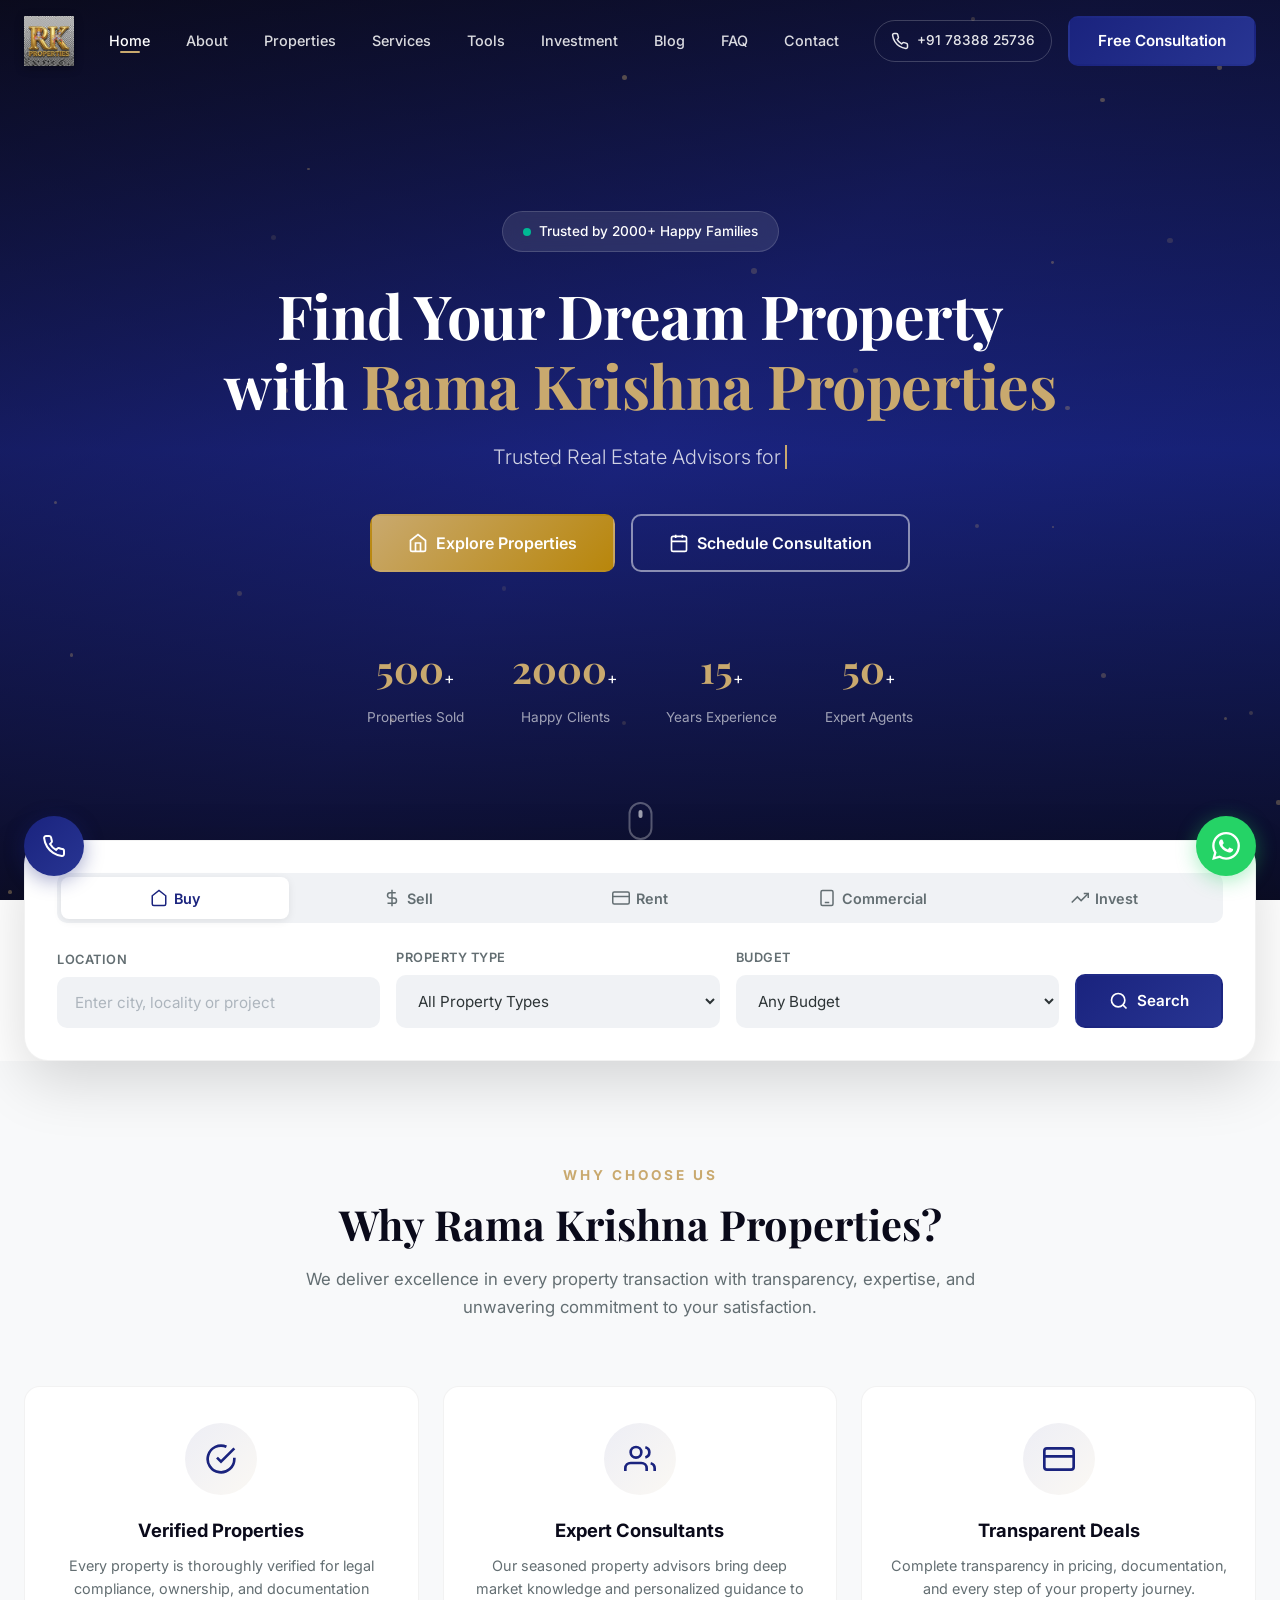
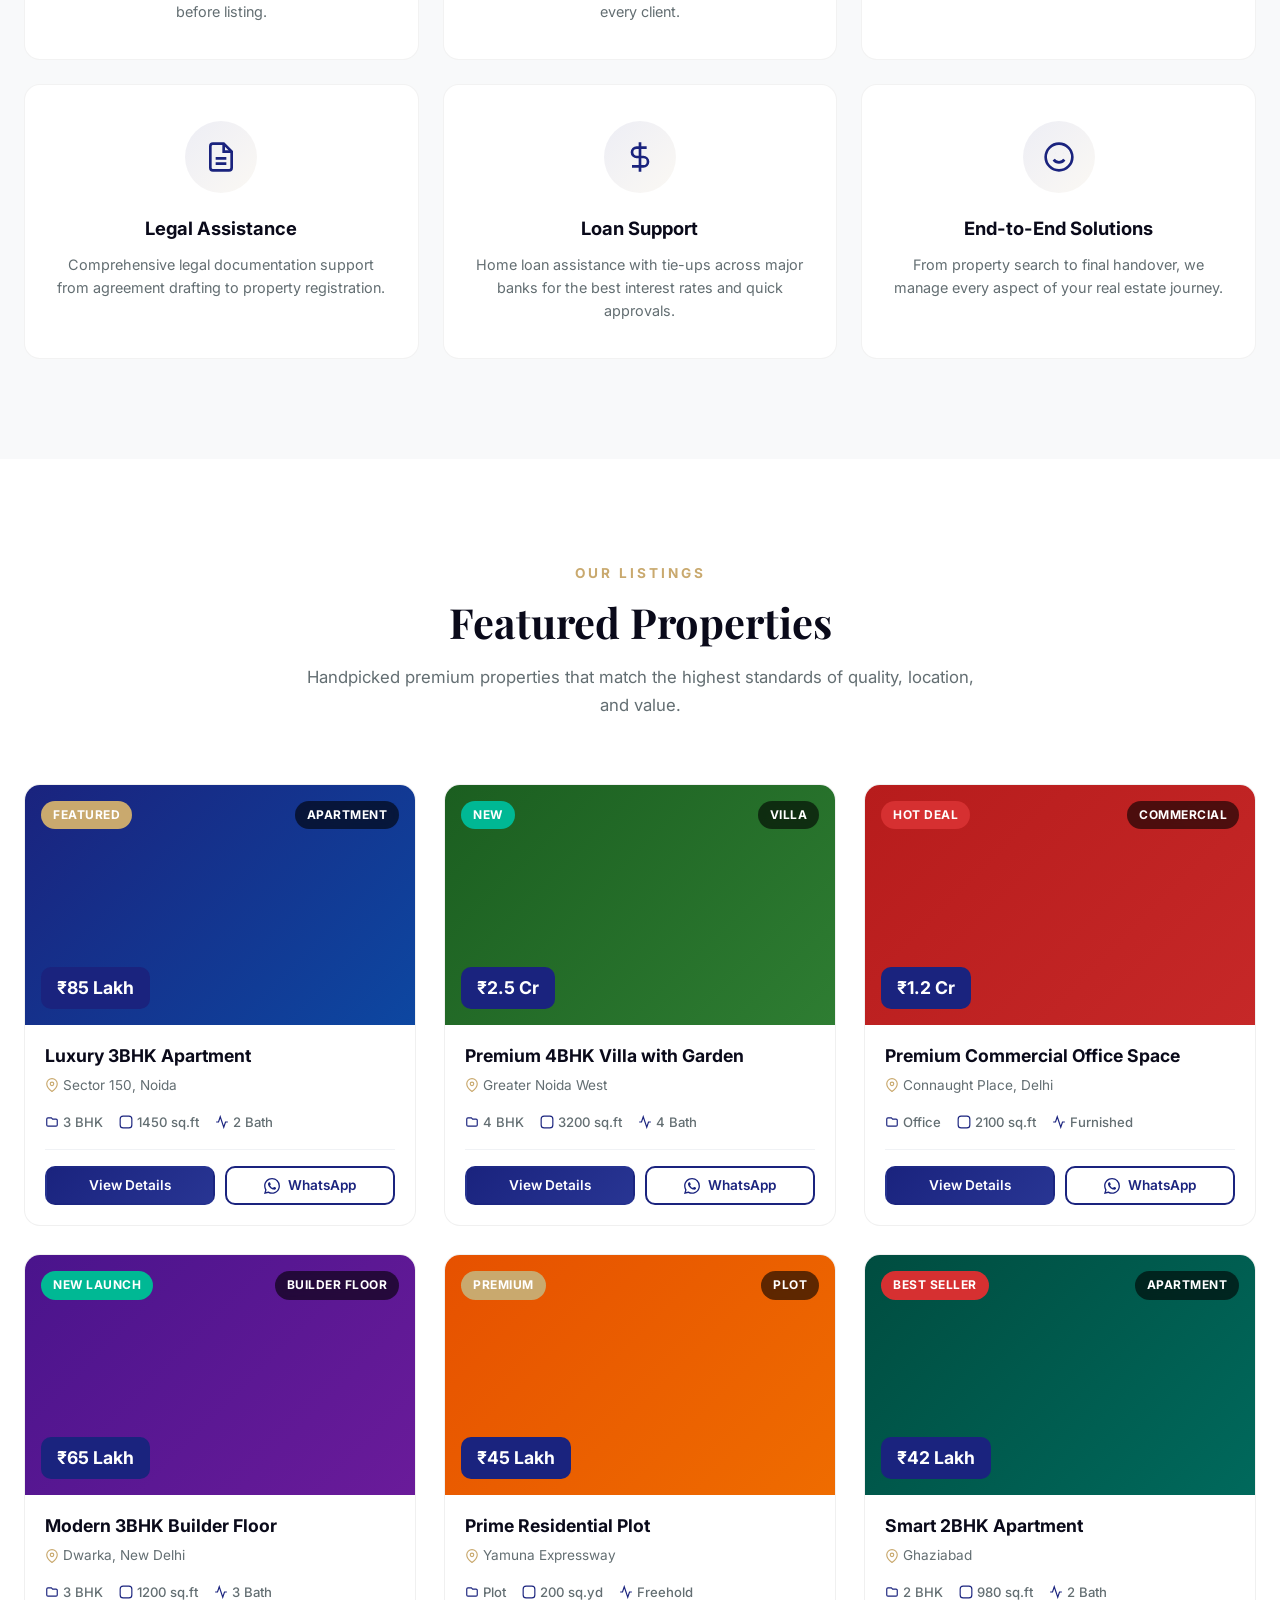
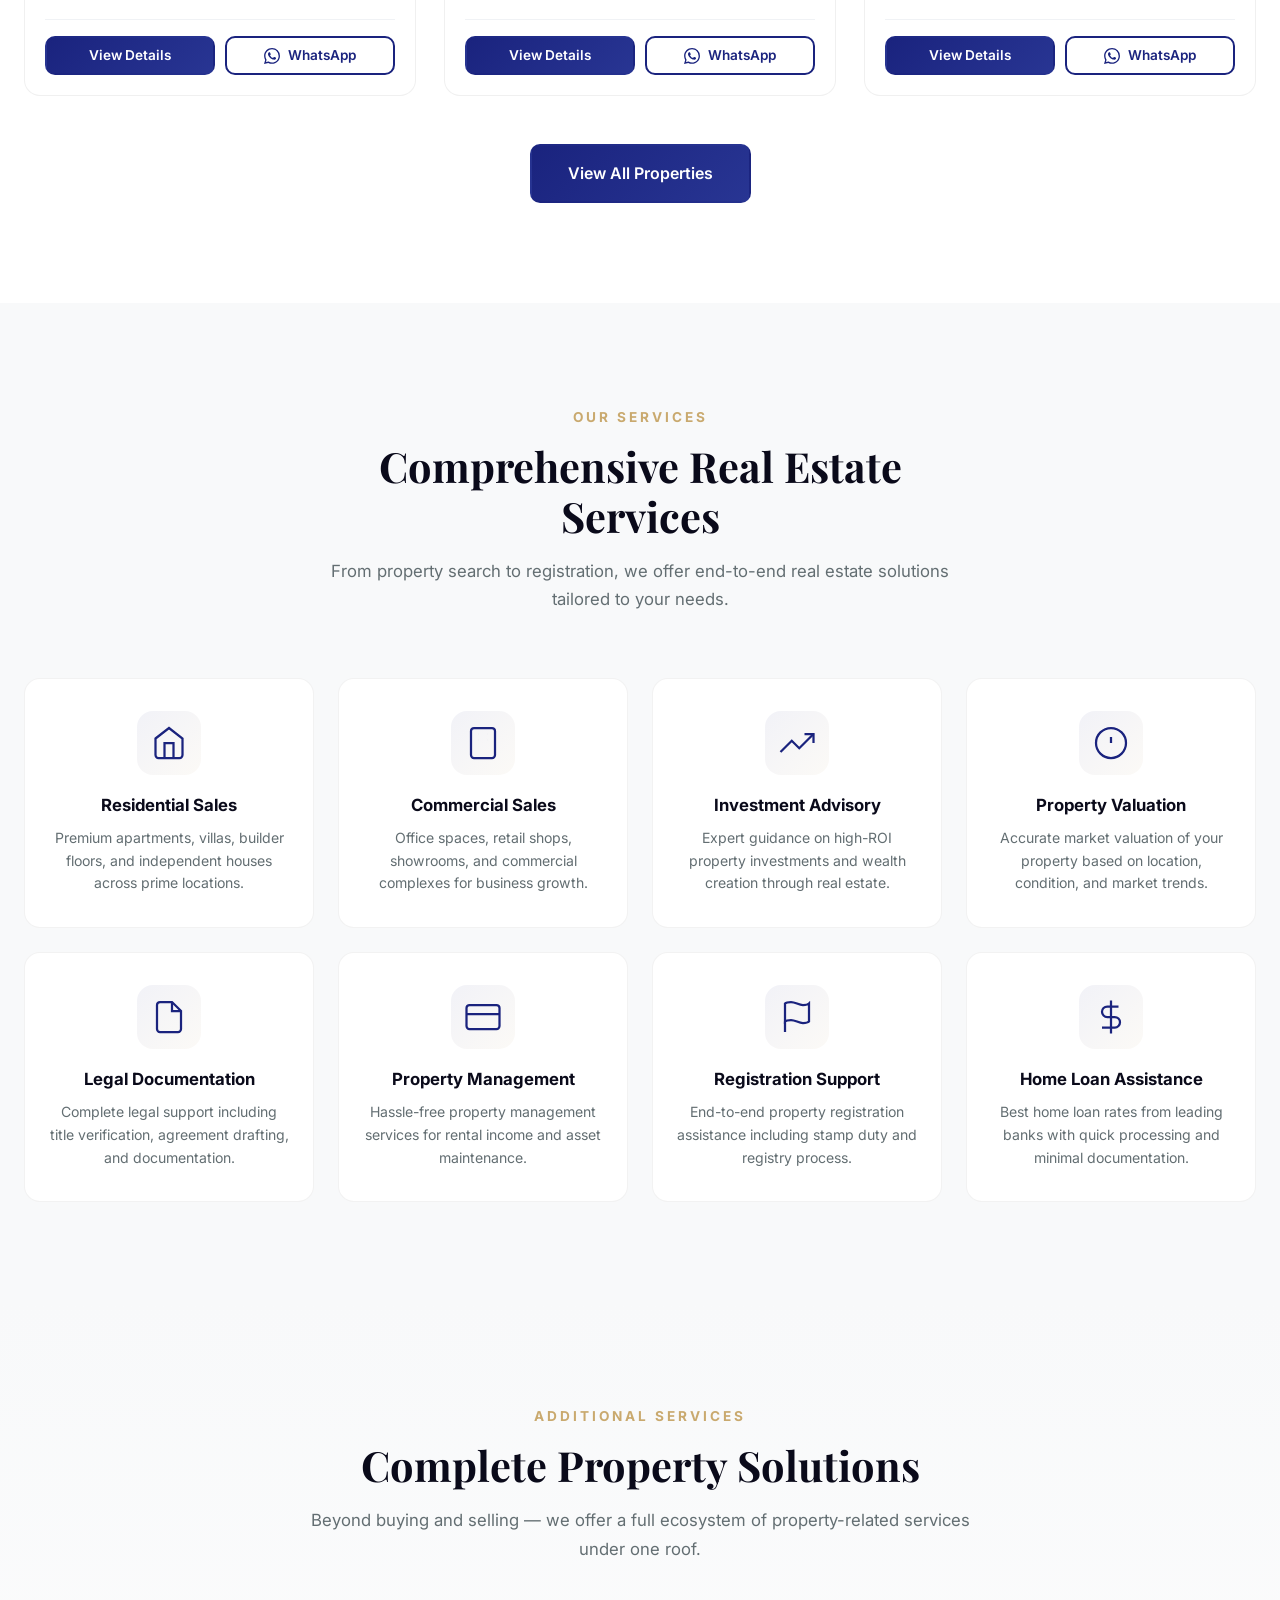
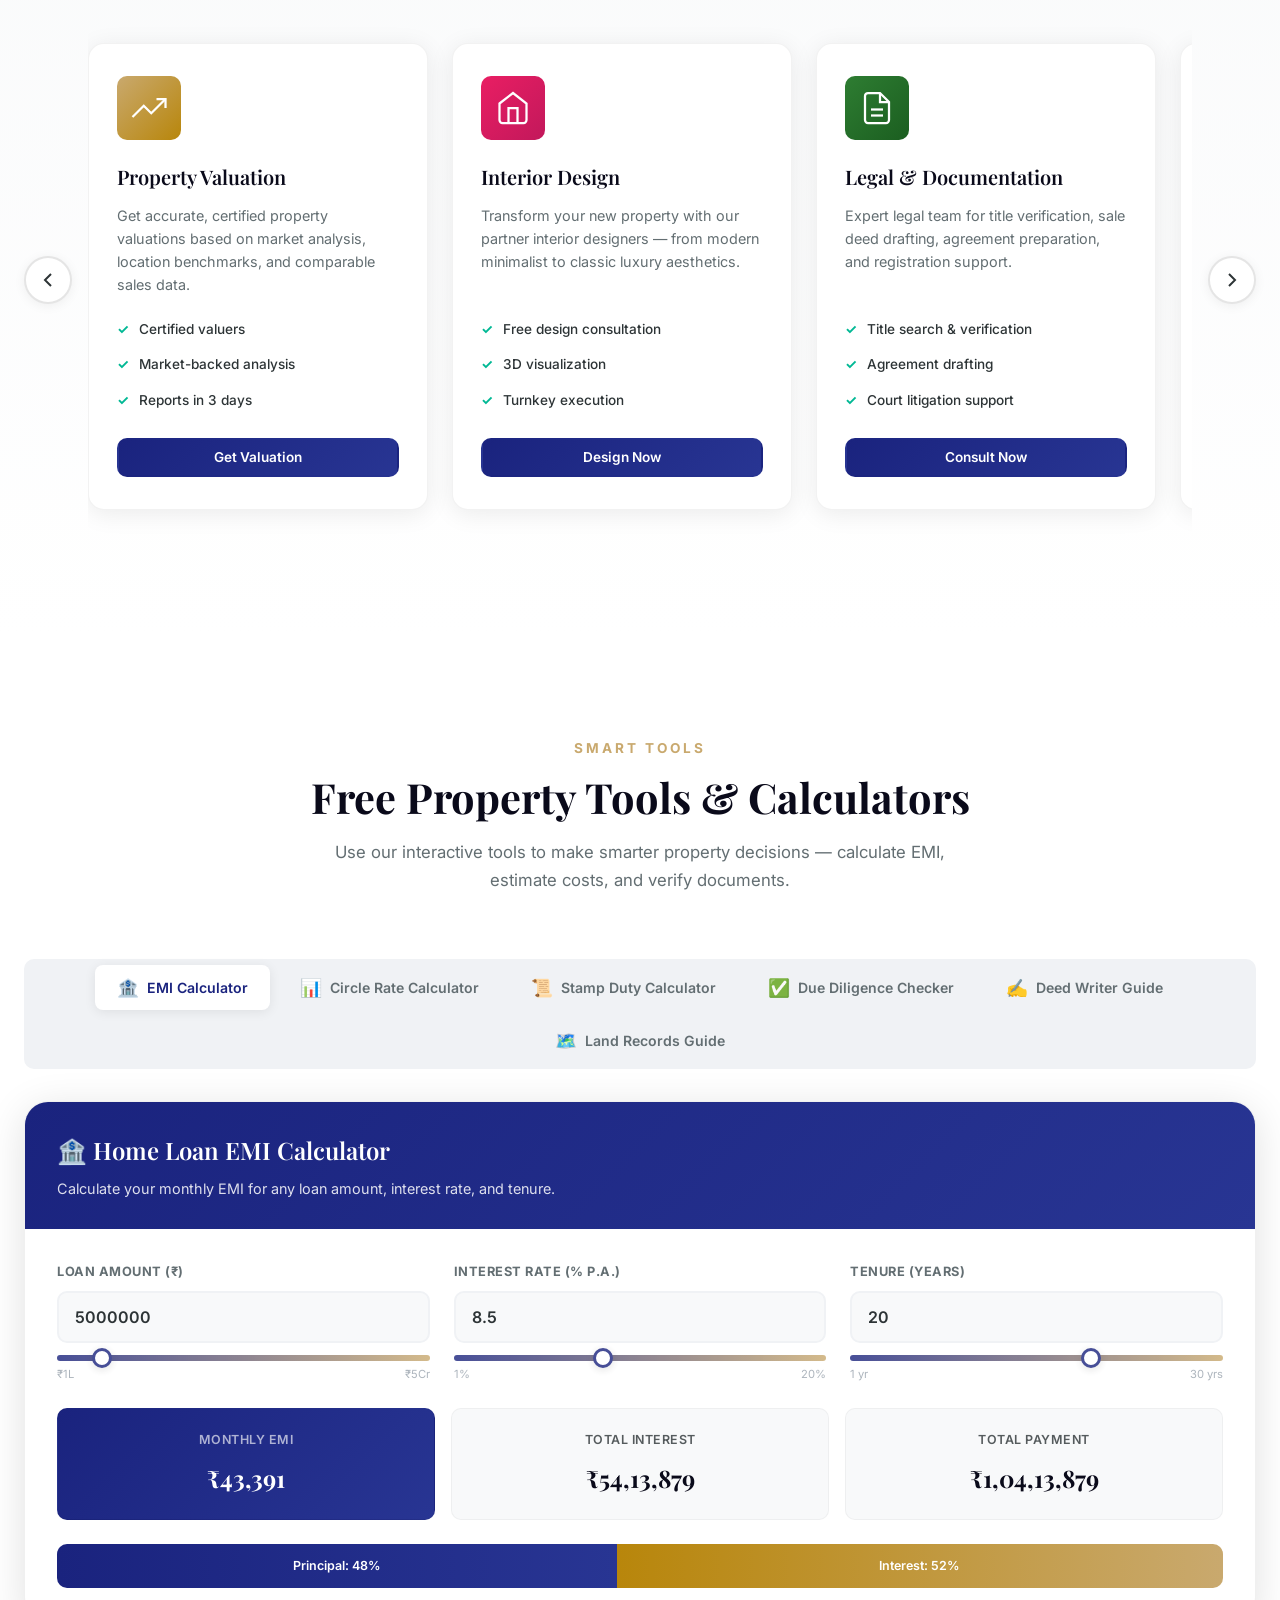
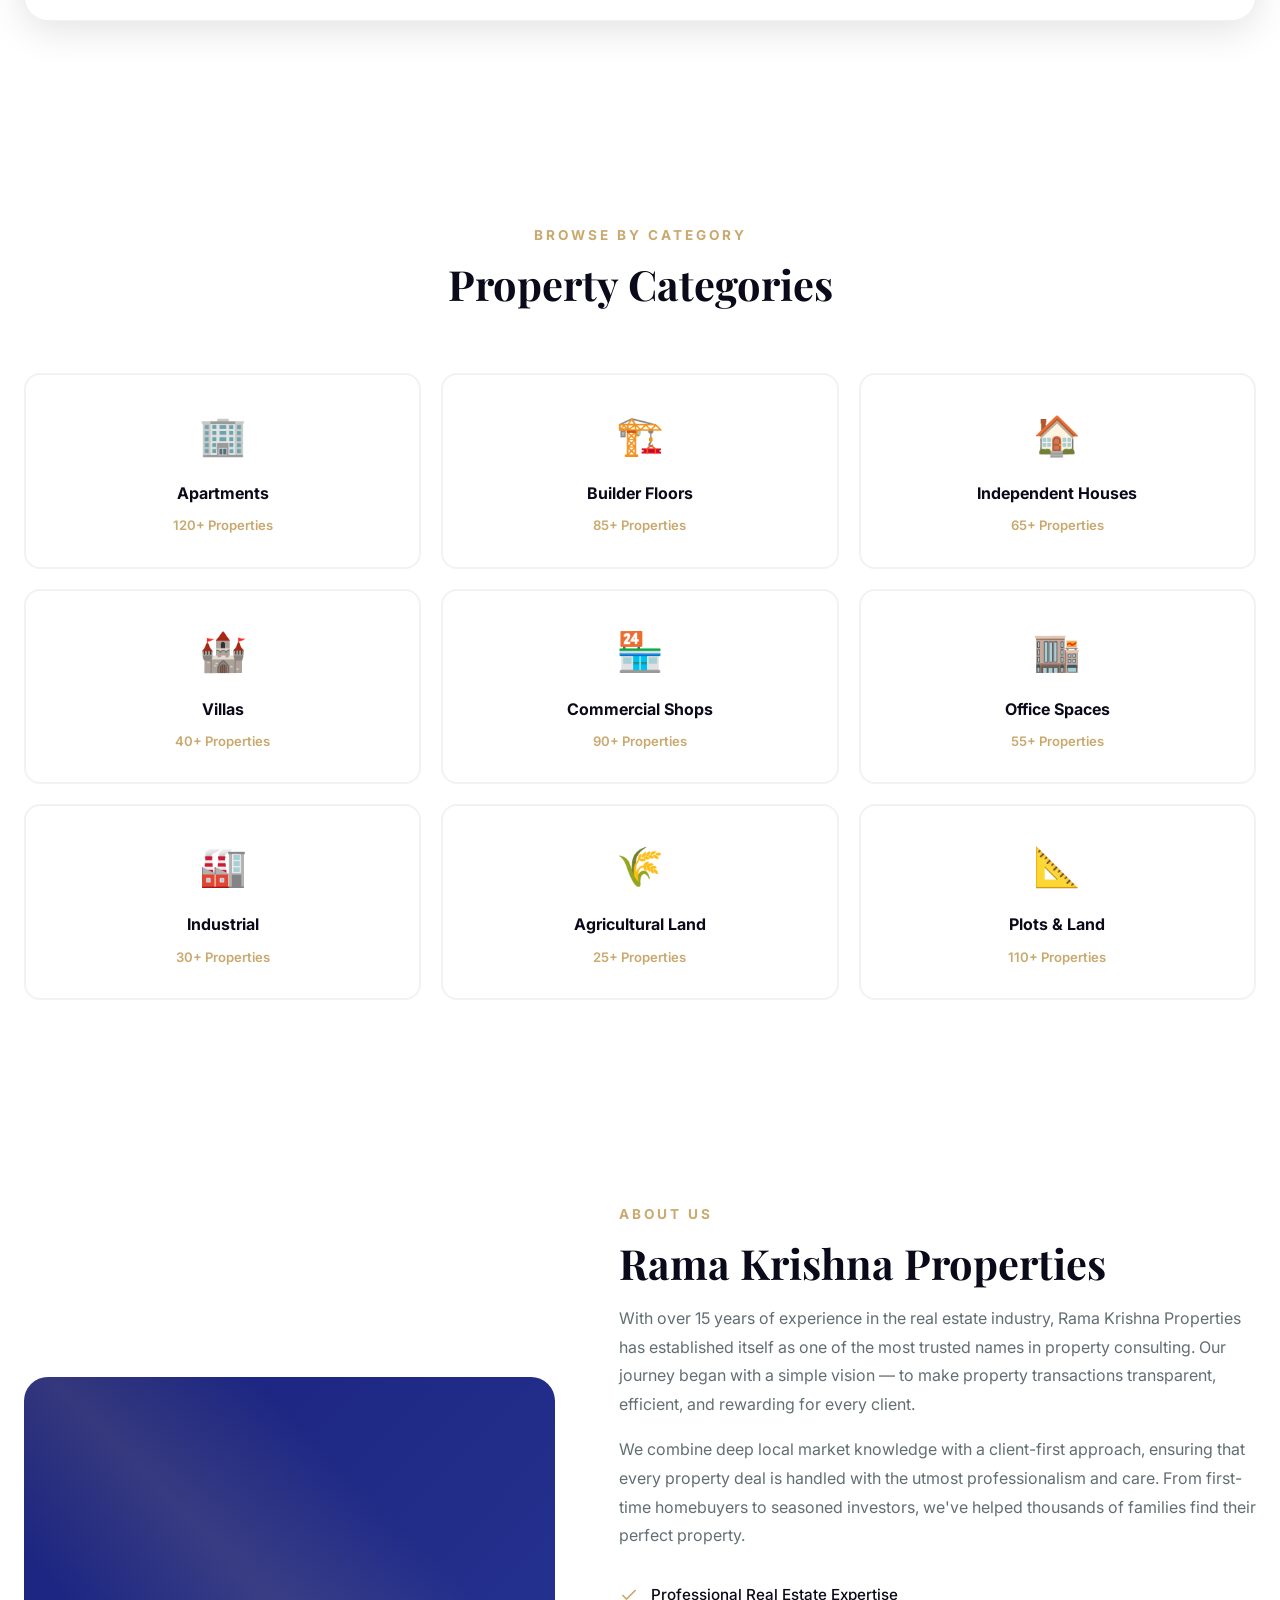
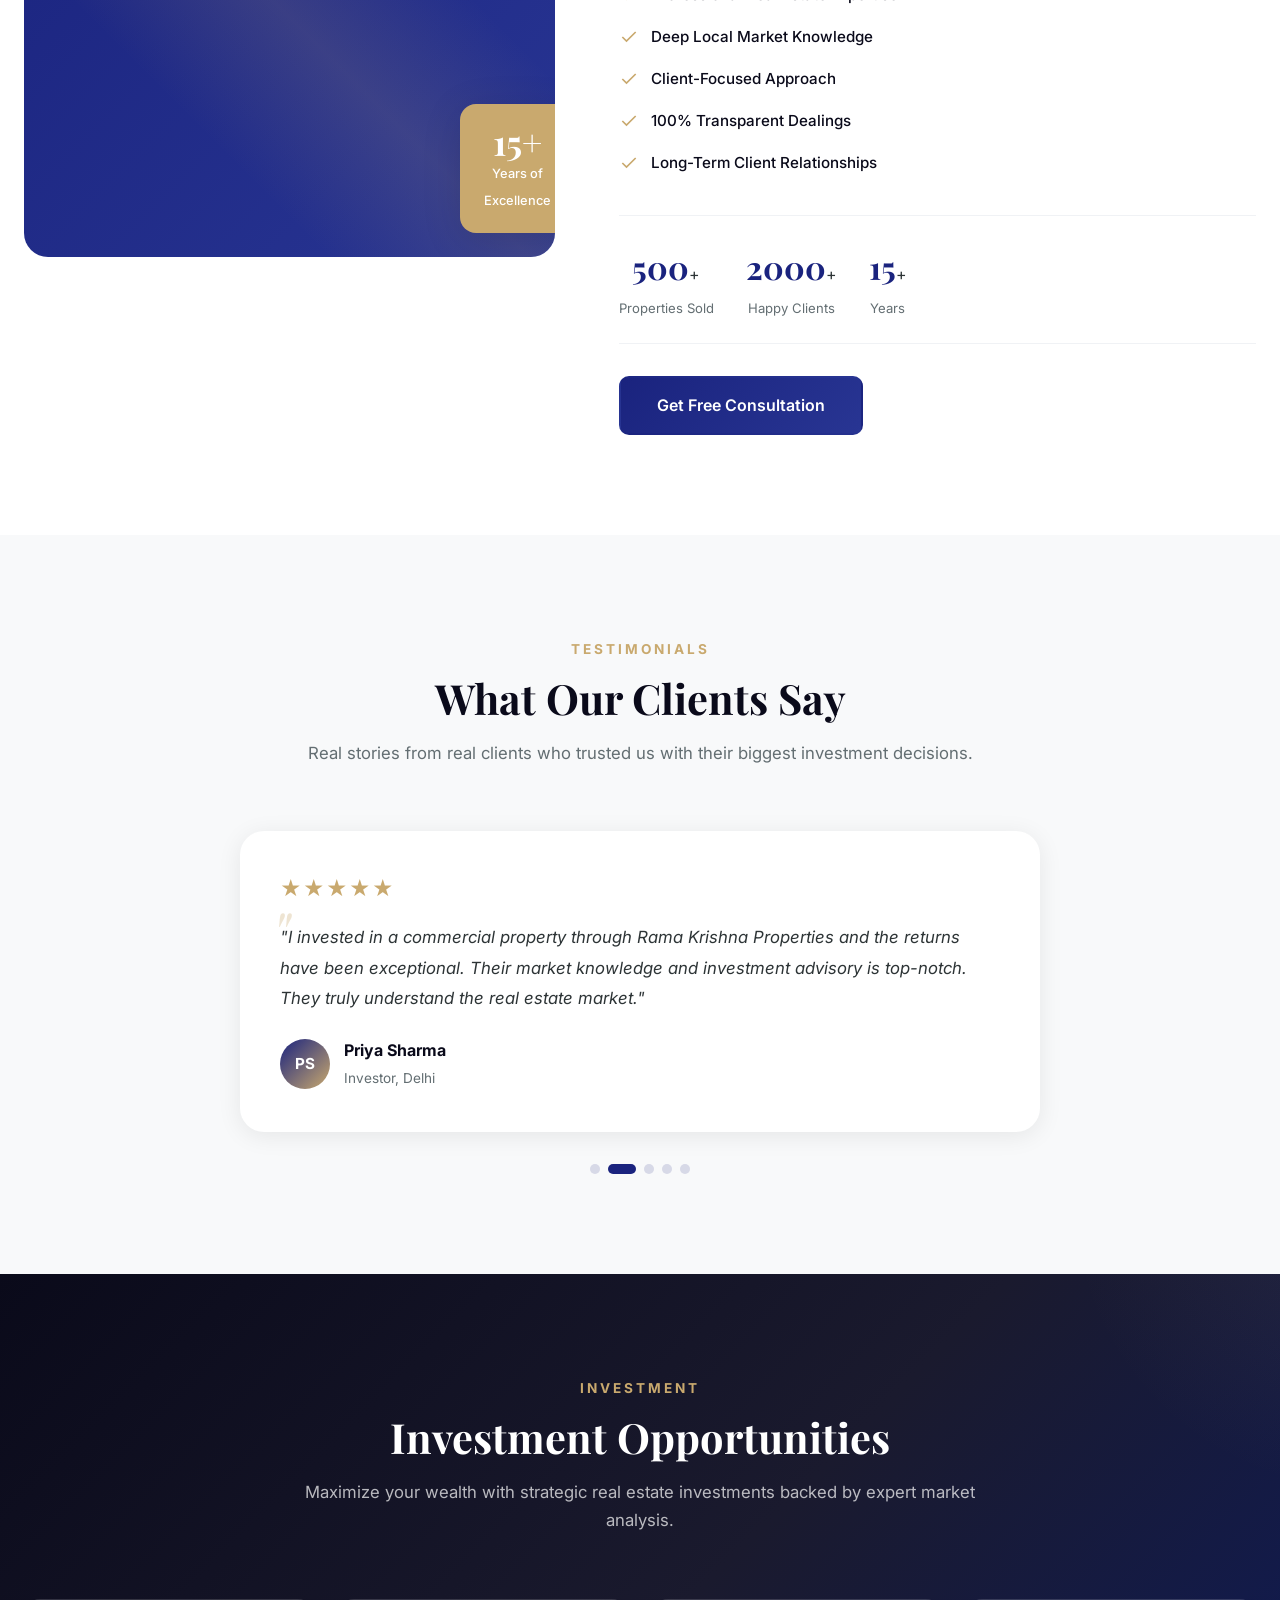
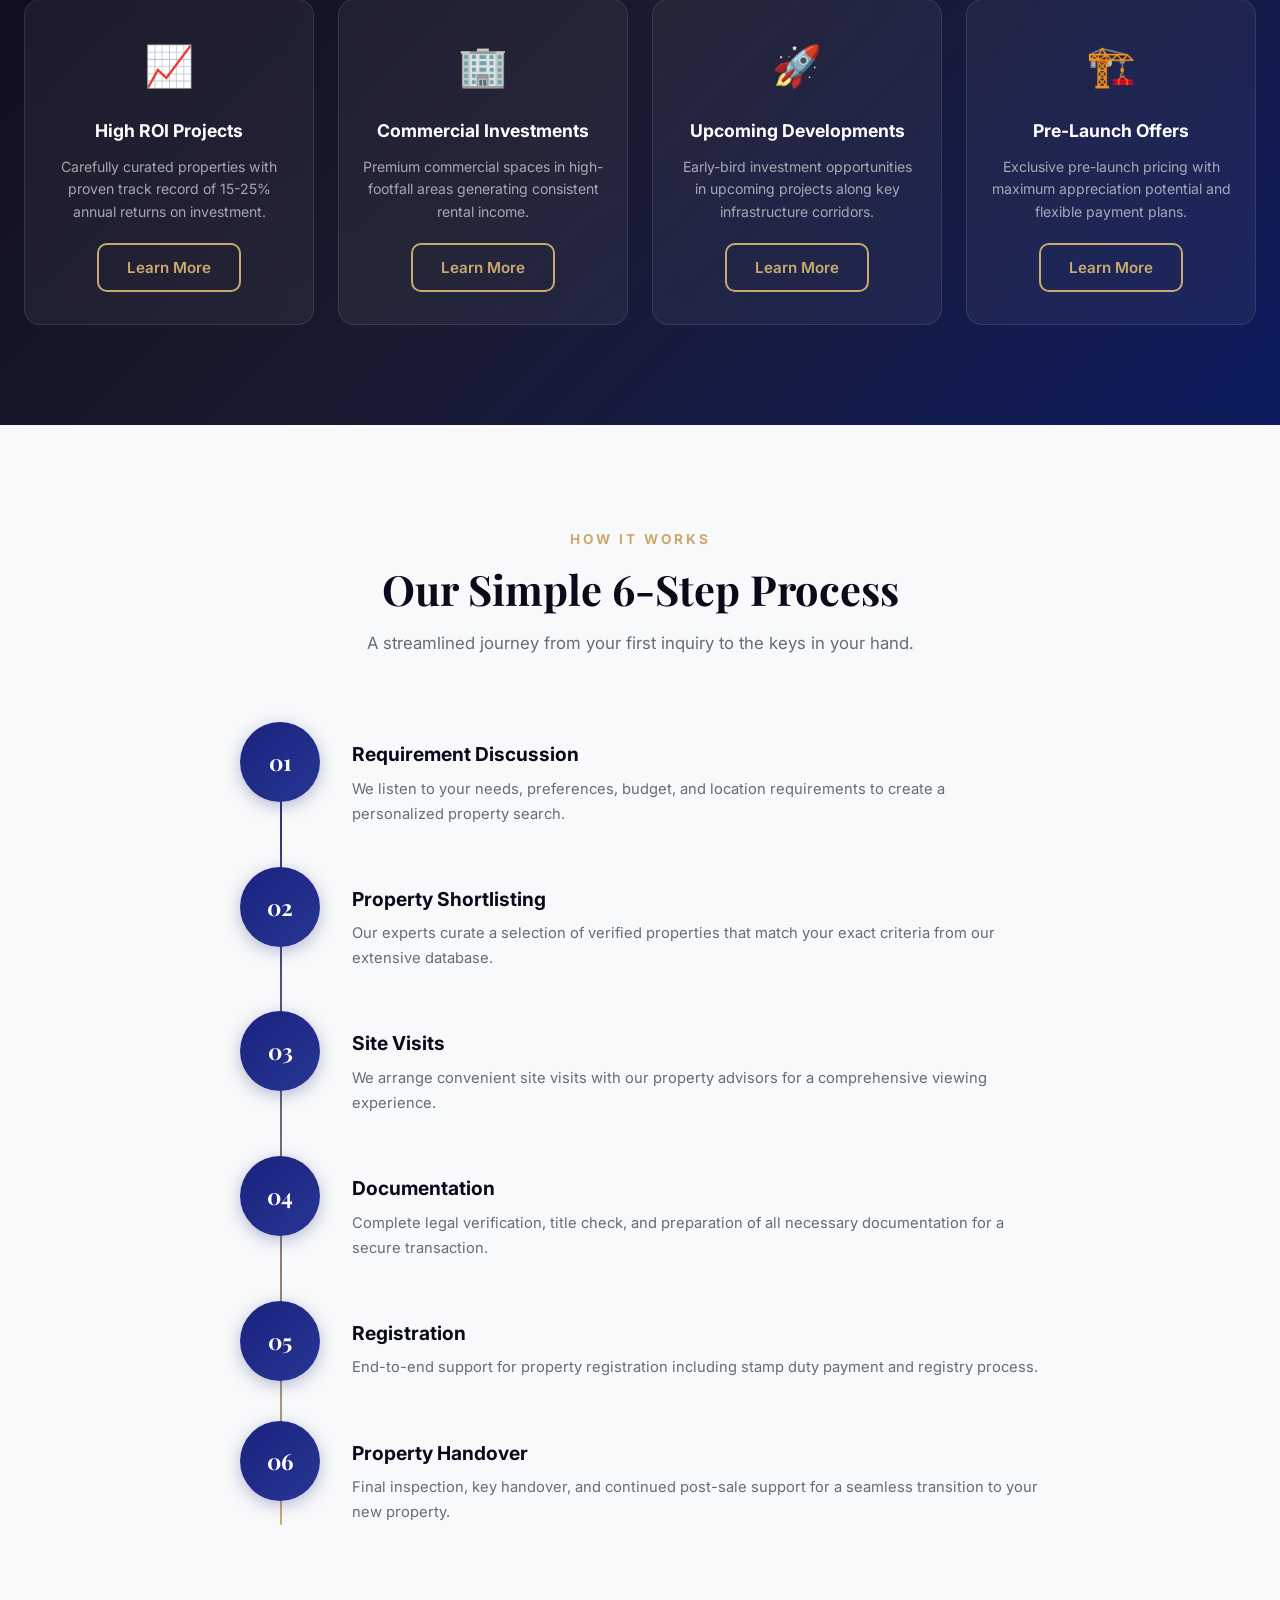
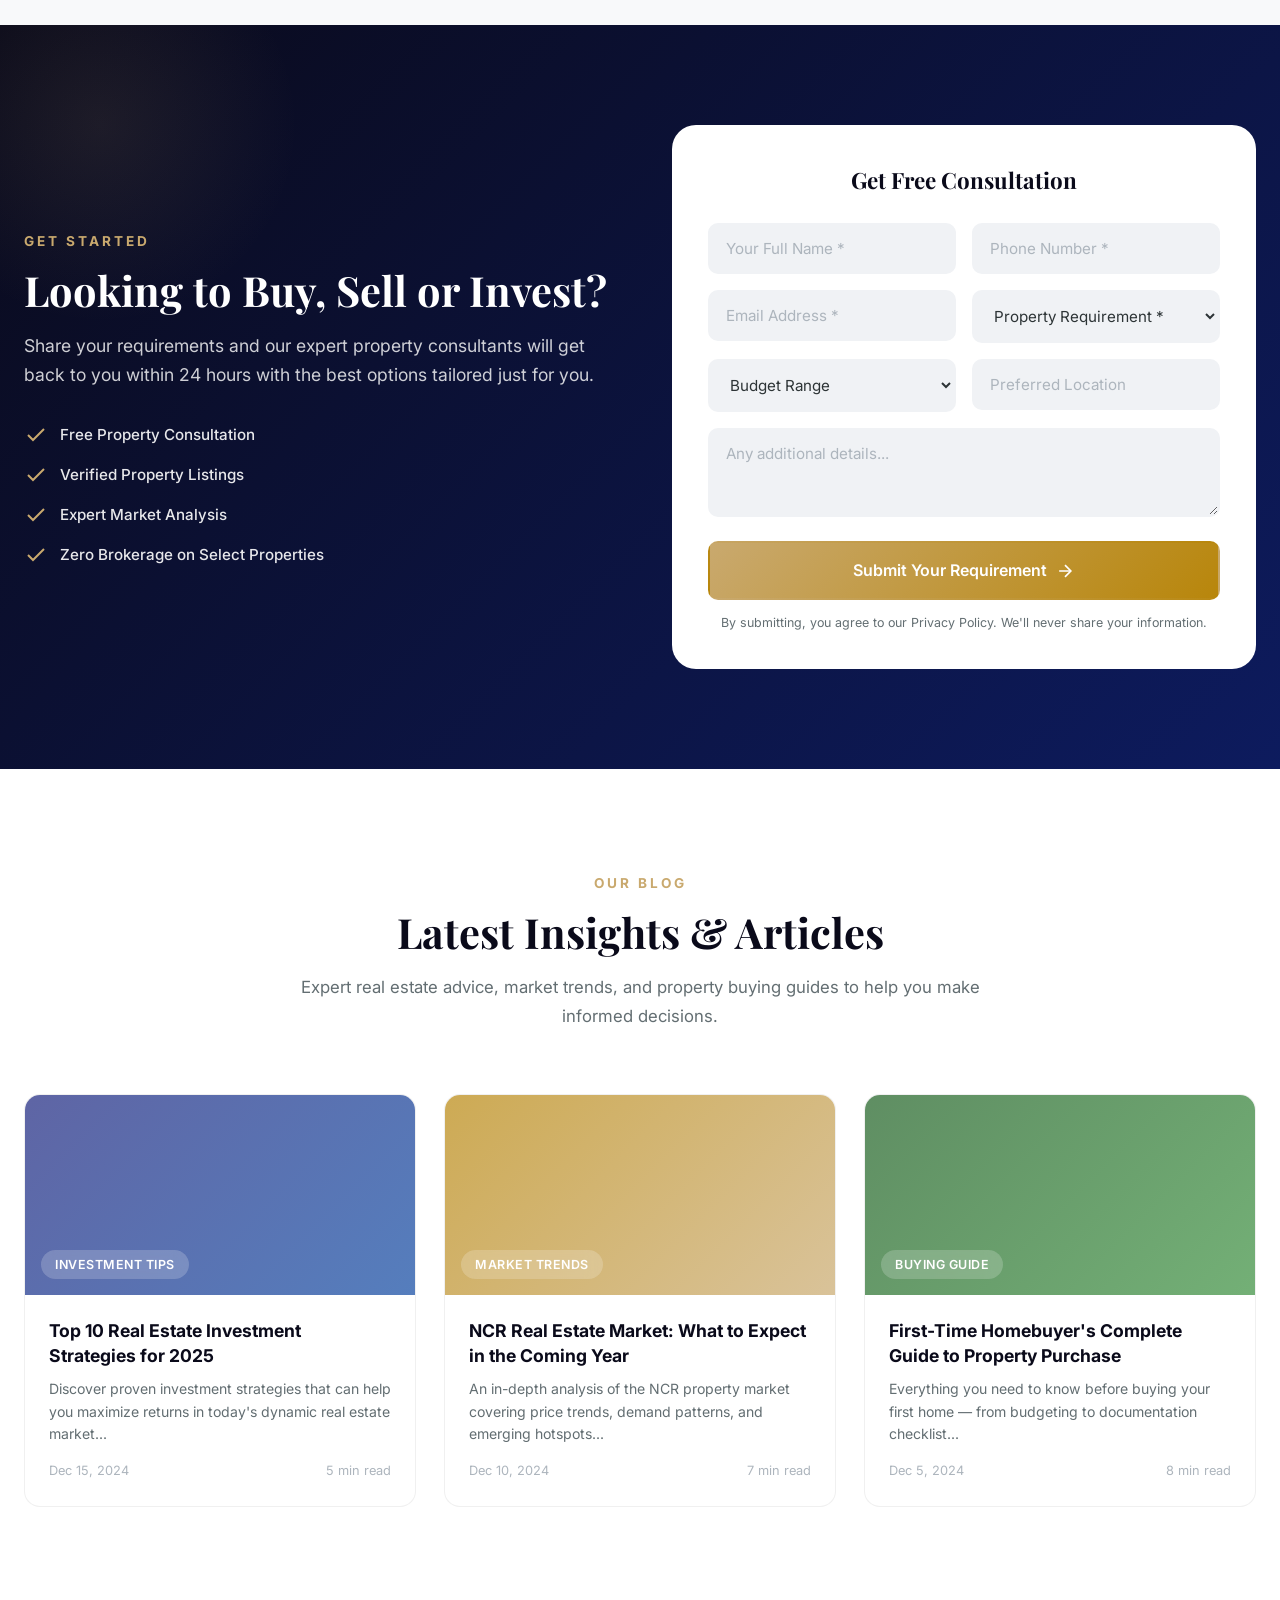
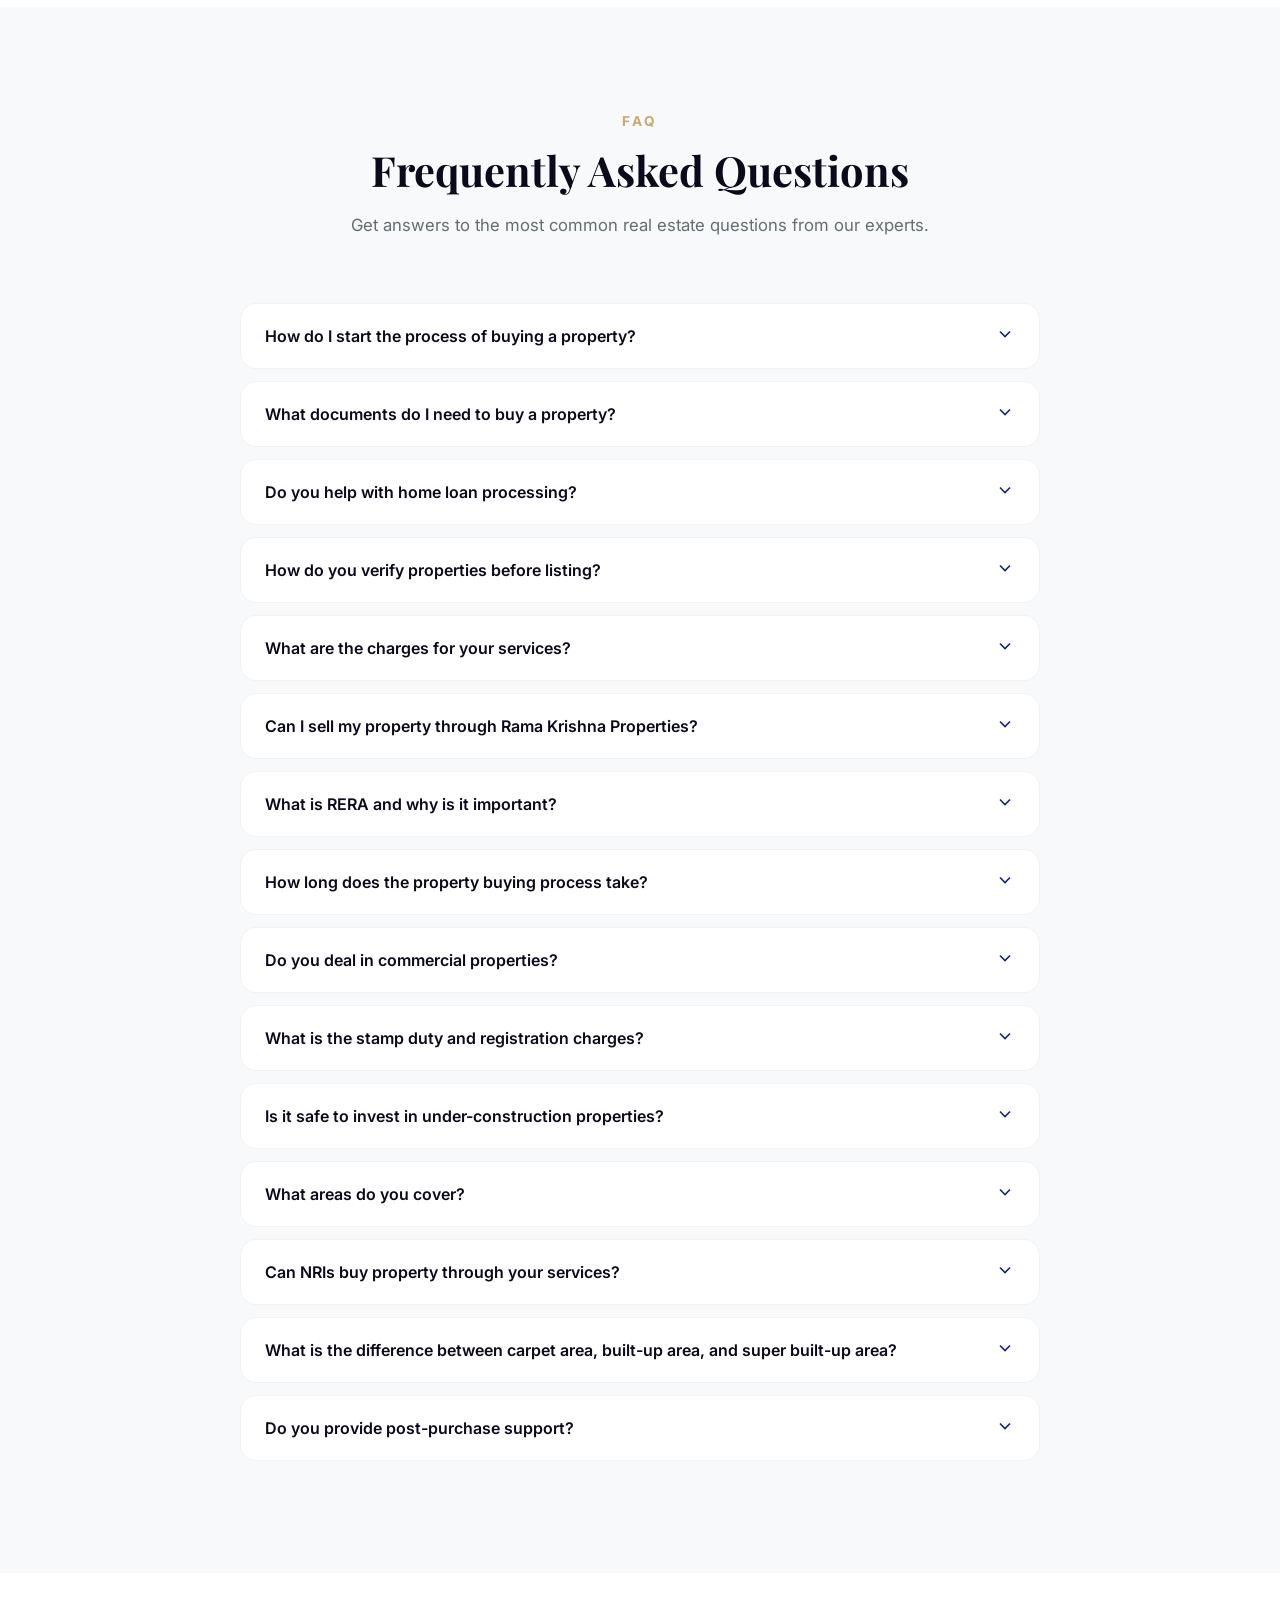
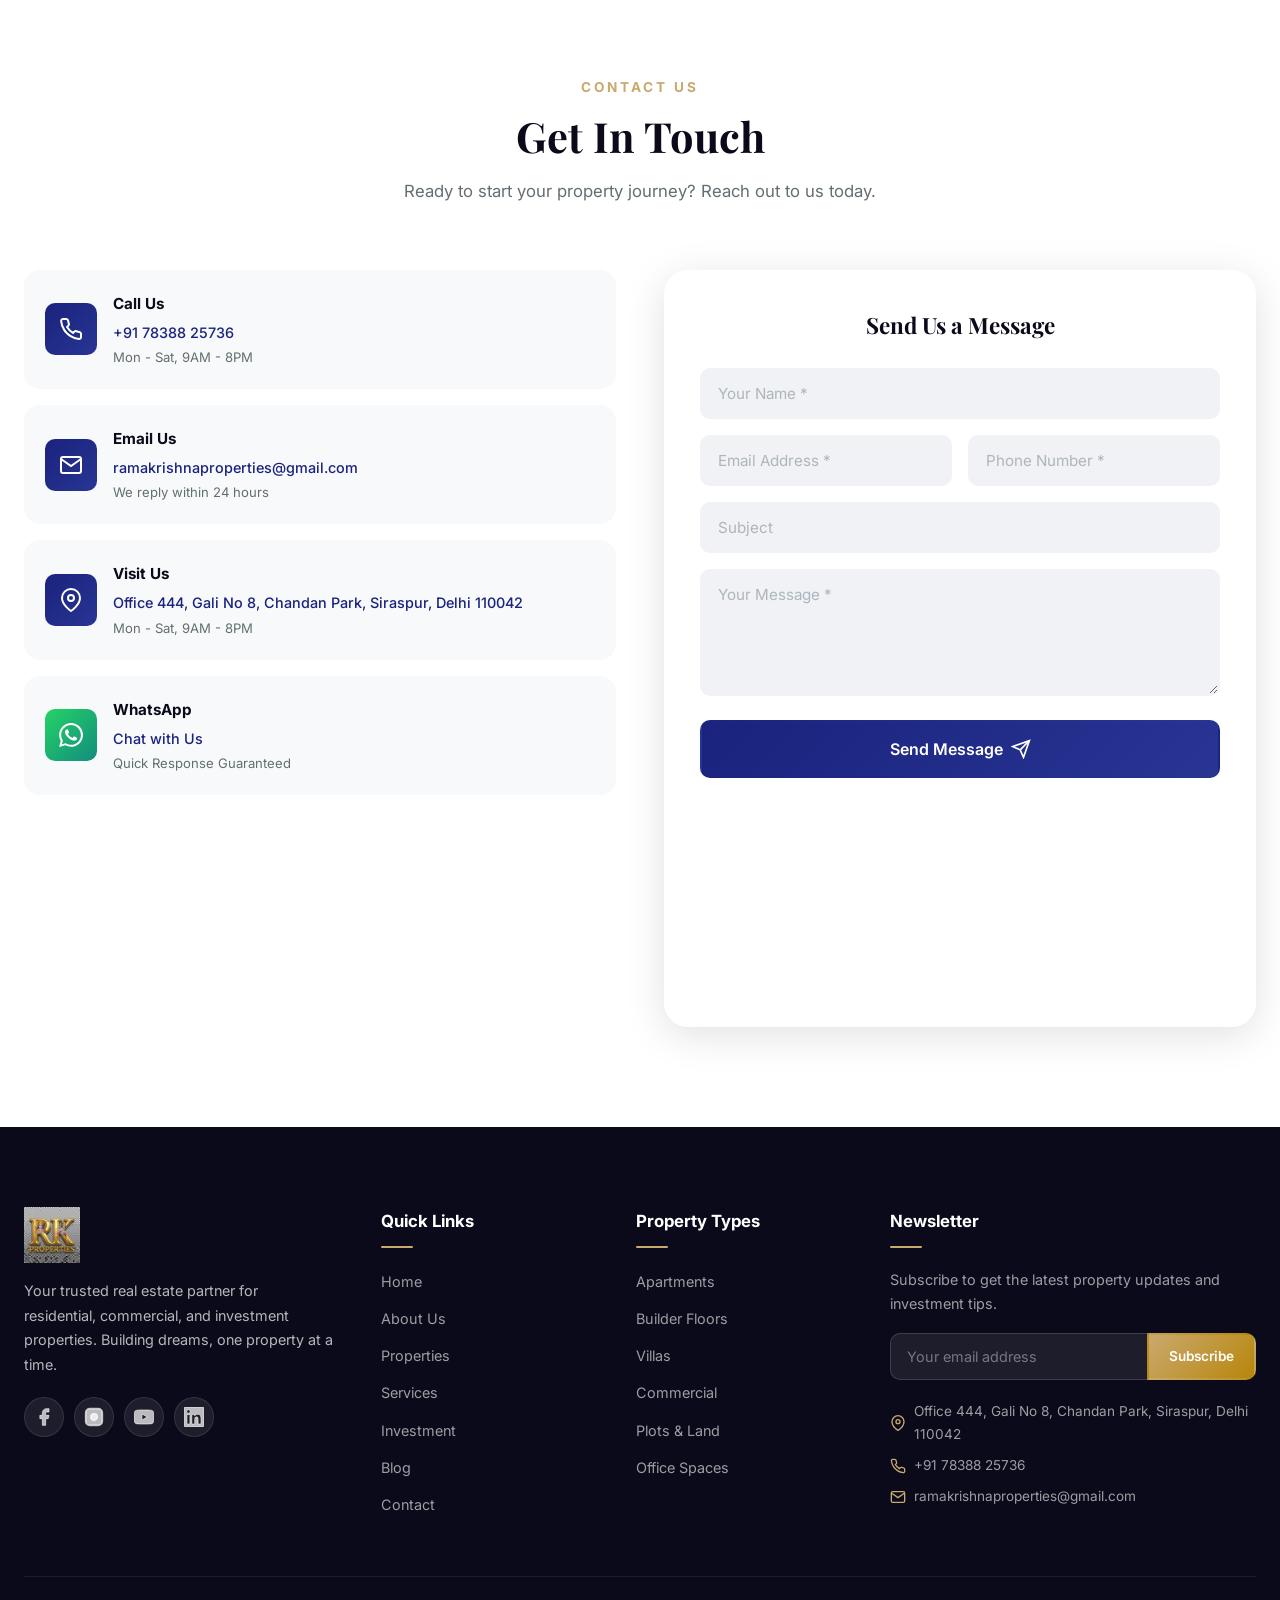
==== commit 42a34ac8: "SEO: Add sitemap.xml, robots.txt, llms.txt, favicon, canonical tags, X cards, enhanced schema, bread" ====
--- a/index.html
+++ b/index.html
@@ -3,47 +3,133 @@
 <head>
     <meta charset="UTF-8">
     <meta name="viewport" content="width=device-width, initial-scale=1.0">
-    <meta name="description" content="Rama Krishna Properties - Your trusted real estate advisors for residential, commercial & investment properties. Find verified properties with expert consultation.">
-    <meta name="keywords" content="real estate, property, buy property, sell property, rent property, commercial property, investment, Rama Krishna Properties">
+    <meta name="description" content="Rama Krishna Properties – Trusted real estate advisors in Delhi NCR. Buy, sell or invest in residential & commercial properties.">
+    <meta name="keywords" content="real estate Delhi, property dealer Siraspur, buy property Delhi NCR, sell property, rent property, commercial property, builder floors, Rama Krishna Properties, property consultant Delhi">
     <meta name="author" content="Rama Krishna Properties">
-    <meta name="robots" content="index, follow">
-    
+    <meta name="robots" content="index, follow, max-snippet:-1, max-image-preview:large, max-video-preview:-1">
+    <meta name="theme-color" content="#1a237e">
+    <meta name="geo.region" content="IN-DL">
+    <meta name="geo.placename" content="Delhi">
+    <meta name="geo.position" content="28.7;77.1">
+    <meta name="ICBM" content="28.7, 77.1">
+
+    <!-- Canonical -->
+    <link rel="canonical" href="https://legalaidsindia.github.io/Rkproperties/">
+
+    <!-- Favicon -->
+    <link rel="icon" type="image/png" href="favicon.png">
+    <link rel="apple-touch-icon" href="favicon.png">
+
     <!-- Open Graph -->
-    <meta property="og:title" content="Rama Krishna Properties - Find Your Dream Property">
-    <meta property="og:description" content="Trusted Real Estate Advisors for Residential, Commercial & Investment Properties">
+    <meta property="og:title" content="Rama Krishna Properties – Find Your Dream Property in Delhi NCR">
+    <meta property="og:description" content="Trusted real estate advisors for residential, commercial & investment properties in Delhi NCR.">
     <meta property="og:type" content="website">
-    <meta property="og:url" content="https://ramakrishnaproperties.com">
-    
-    <!-- Schema Markup -->
+    <meta property="og:url" content="https://legalaidsindia.github.io/Rkproperties/">
+    <meta property="og:image" content="https://legalaidsindia.github.io/Rkproperties/assets/images/rk-logo.png">
+    <meta property="og:image:alt" content="Rama Krishna Properties Logo">
+    <meta property="og:site_name" content="Rama Krishna Properties">
+    <meta property="og:locale" content="en_IN">
+
+    <!-- Twitter / X Cards -->
+    <meta name="twitter:card" content="summary_large_image">
+    <meta name="twitter:title" content="Rama Krishna Properties – Find Your Dream Property">
+    <meta name="twitter:description" content="Trusted real estate advisors for residential, commercial & investment properties in Delhi NCR.">
+    <meta name="twitter:image" content="https://legalaidsindia.github.io/Rkproperties/assets/images/rk-logo.png">
+
+    <!-- Schema Markup - LocalBusiness + RealEstateAgent -->
     <script type="application/ld+json">
     {
         "@context": "https://schema.org",
         "@type": "RealEstateAgent",
         "name": "Rama Krishna Properties",
-        "description": "Trusted Real Estate Advisors for Residential, Commercial & Investment Properties",
+        "description": "Trusted real estate advisors for residential, commercial & investment properties in Delhi NCR.",
+        "url": "https://legalaidsindia.github.io/Rkproperties/",
+        "logo": "https://legalaidsindia.github.io/Rkproperties/assets/images/rk-logo.png",
+        "image": "https://legalaidsindia.github.io/Rkproperties/assets/images/rk-logo.png",
+        "telephone": "+91-7838825736",
         "email": "ramakrishnaproperties@gmail.com",
-        "telephone": "+91-7838825736",
-        "url": "https://ramakrishnaproperties.com",
         "address": {
             "@type": "PostalAddress",
+            "streetAddress": "Office 444, Gali No 8, Chandan Park",
+            "addressLocality": "Siraspur",
+            "addressRegion": "Delhi",
+            "postalCode": "110042",
             "addressCountry": "IN"
         },
-        "sameAs": [
-            "https://facebook.com/ramakrishnaproperties",
-            "https://instagram.com/ramakrishnaproperties"
+        "geo": {
+            "@type": "GeoCoordinates",
+            "latitude": "28.7",
+            "longitude": "77.1"
+        },
+        "openingHoursSpecification": {
+            "@type": "OpeningHoursSpecification",
+            "dayOfWeek": ["Monday","Tuesday","Wednesday","Thursday","Friday","Saturday"],
+            "opens": "09:00",
+            "closes": "20:00"
+        },
+        "priceRange": "₹₹-₹₹₹₹",
+        "areaServed": [
+            {"@type":"City","name":"Delhi"},
+            {"@type":"City","name":"Noida"},
+            {"@type":"City","name":"Gurgaon"},
+            {"@type":"City","name":"Ghaziabad"},
+            {"@type":"City","name":"Greater Noida"},
+            {"@type":"City","name":"Faridabad"}
+        ],
+        "sameAs": []
+    }
+    </script>
+
+    <!-- Breadcrumb Schema -->
+    <script type="application/ld+json">
+    {
+        "@context": "https://schema.org",
+        "@type": "BreadcrumbList",
+        "itemListElement": [
+            {"@type":"ListItem","position":1,"name":"Home","item":"https://legalaidsindia.github.io/Rkproperties/"},
+            {"@type":"ListItem","position":2,"name":"Blog","item":"https://legalaidsindia.github.io/Rkproperties/blog.html"},
+            {"@type":"ListItem","position":3,"name":"Contact","item":"https://legalaidsindia.github.io/Rkproperties/#contact"}
         ]
     }
     </script>
 
-    <title>Rama Krishna Properties | Find Your Dream Property</title>
+    <!-- Website Schema for Sitelinks Search Box -->
+    <script type="application/ld+json">
+    {
+        "@context": "https://schema.org",
+        "@type": "WebSite",
+        "name": "Rama Krishna Properties",
+        "url": "https://legalaidsindia.github.io/Rkproperties/",
+        "potentialAction": {
+            "@type": "SearchAction",
+            "target": "https://legalaidsindia.github.io/Rkproperties/?q={search_term_string}",
+            "query-input": "required name=search_term_string"
+        }
+    }
+    </script>
+
+    <title>Rama Krishna Properties | Best Property Dealer in Delhi NCR | Buy, Sell & Invest</title>
+    
+    <!-- Preload critical resources -->
+    <link rel="preconnect" href="https://fonts.googleapis.com">
+    <link rel="preconnect" href="https://fonts.gstatic.com" crossorigin>
+    <link rel="preload" href="styles.css" as="style">
+    <link rel="preload" href="assets/images/rk-logo.png" as="image">
     
     <!-- Google Fonts -->
-    <link rel="preconnect" href="https://fonts.googleapis.com">
-    <link rel="preconnect" href="https://fonts.gstatic.com" crossorigin>
     <link href="https://fonts.googleapis.com/css2?family=Inter:wght@300;400;500;600;700;800;900&family=Playfair+Display:ital,wght@0,400;0,500;0,600;0,700;1,400;1,500&display=swap" rel="stylesheet">
     
     <!-- Stylesheet -->
     <link rel="stylesheet" href="styles.css">
+
+    <!-- Google Analytics (replace G-XXXXXXXXXX with your actual ID) -->
+    <!-- <script async src="https://www.googletagmanager.com/gtag/js?id=G-XXXXXXXXXX"></script>
+    <script>
+        window.dataLayer = window.dataLayer || [];
+        function gtag(){dataLayer.push(arguments);}
+        gtag('js', new Date());
+        gtag('config', 'G-XXXXXXXXXX');
+    </script> -->
 </head>
 <body>
     <!-- Preloader -->
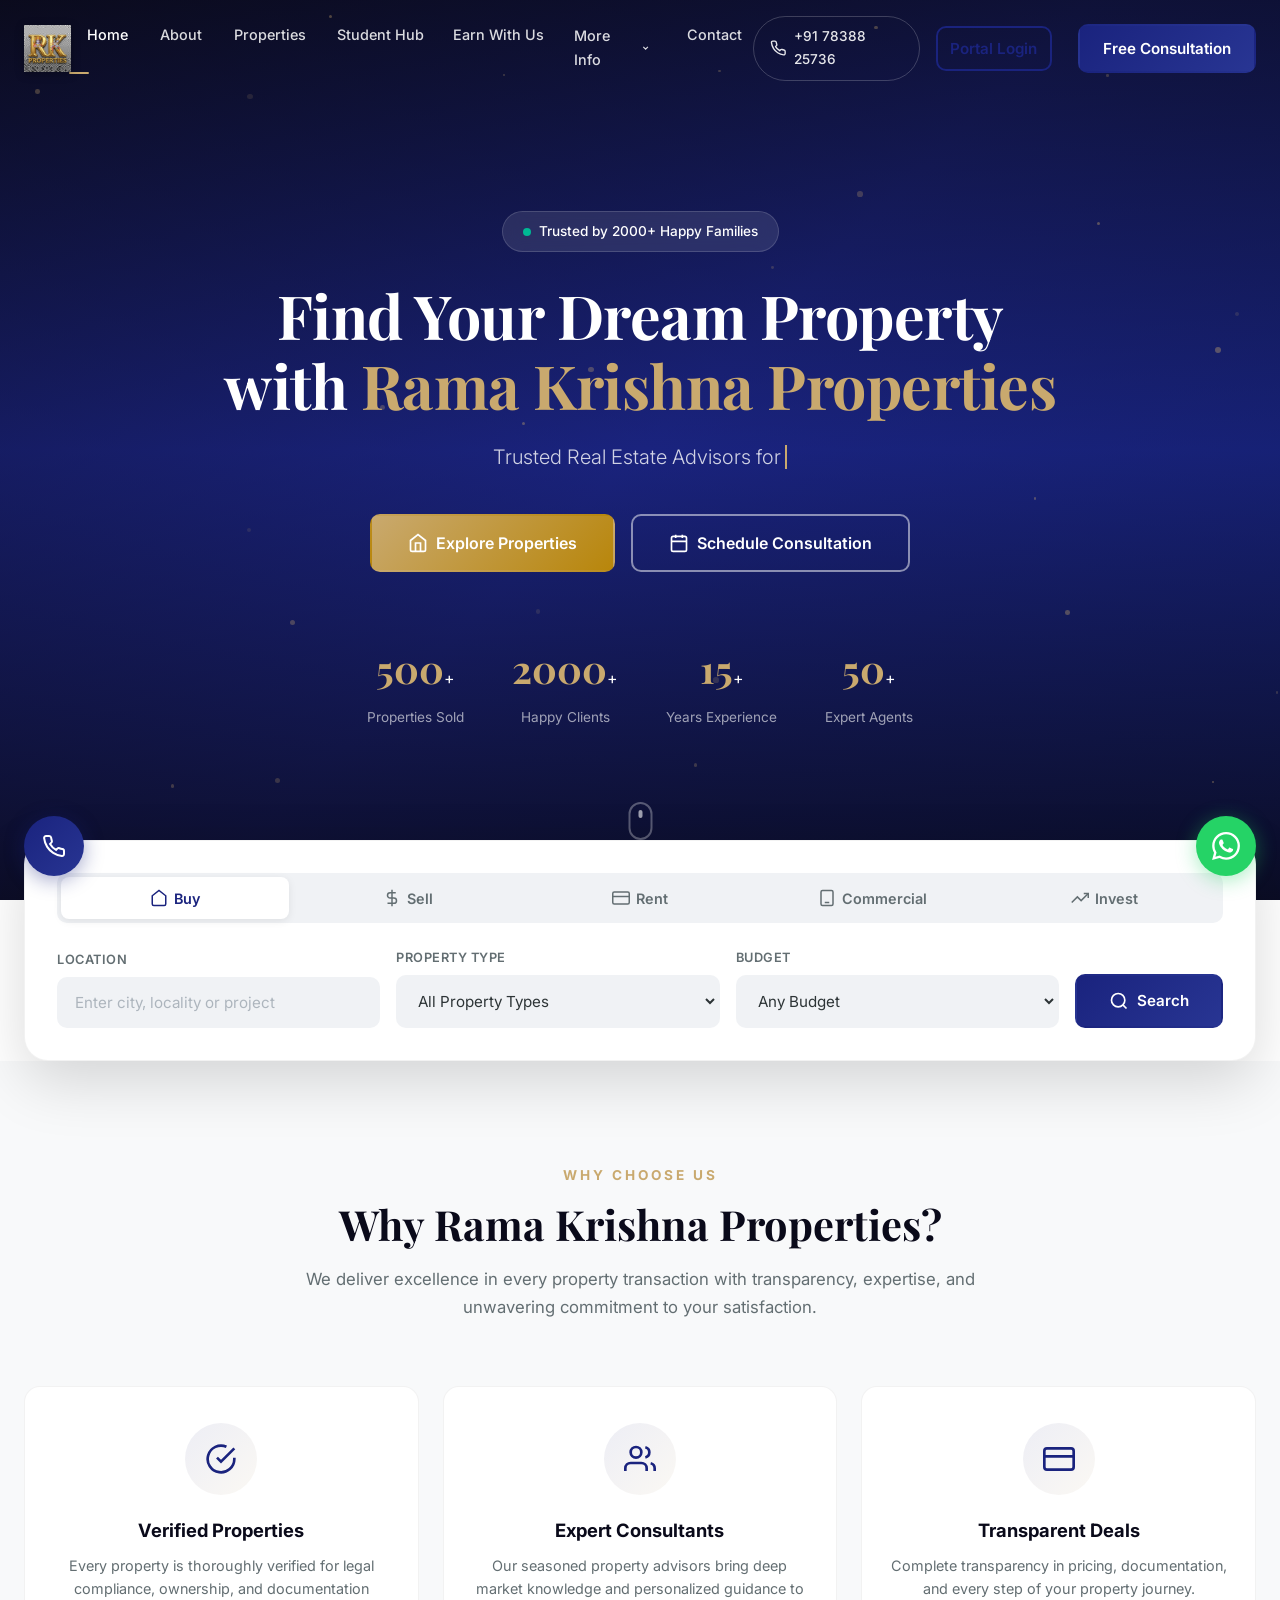
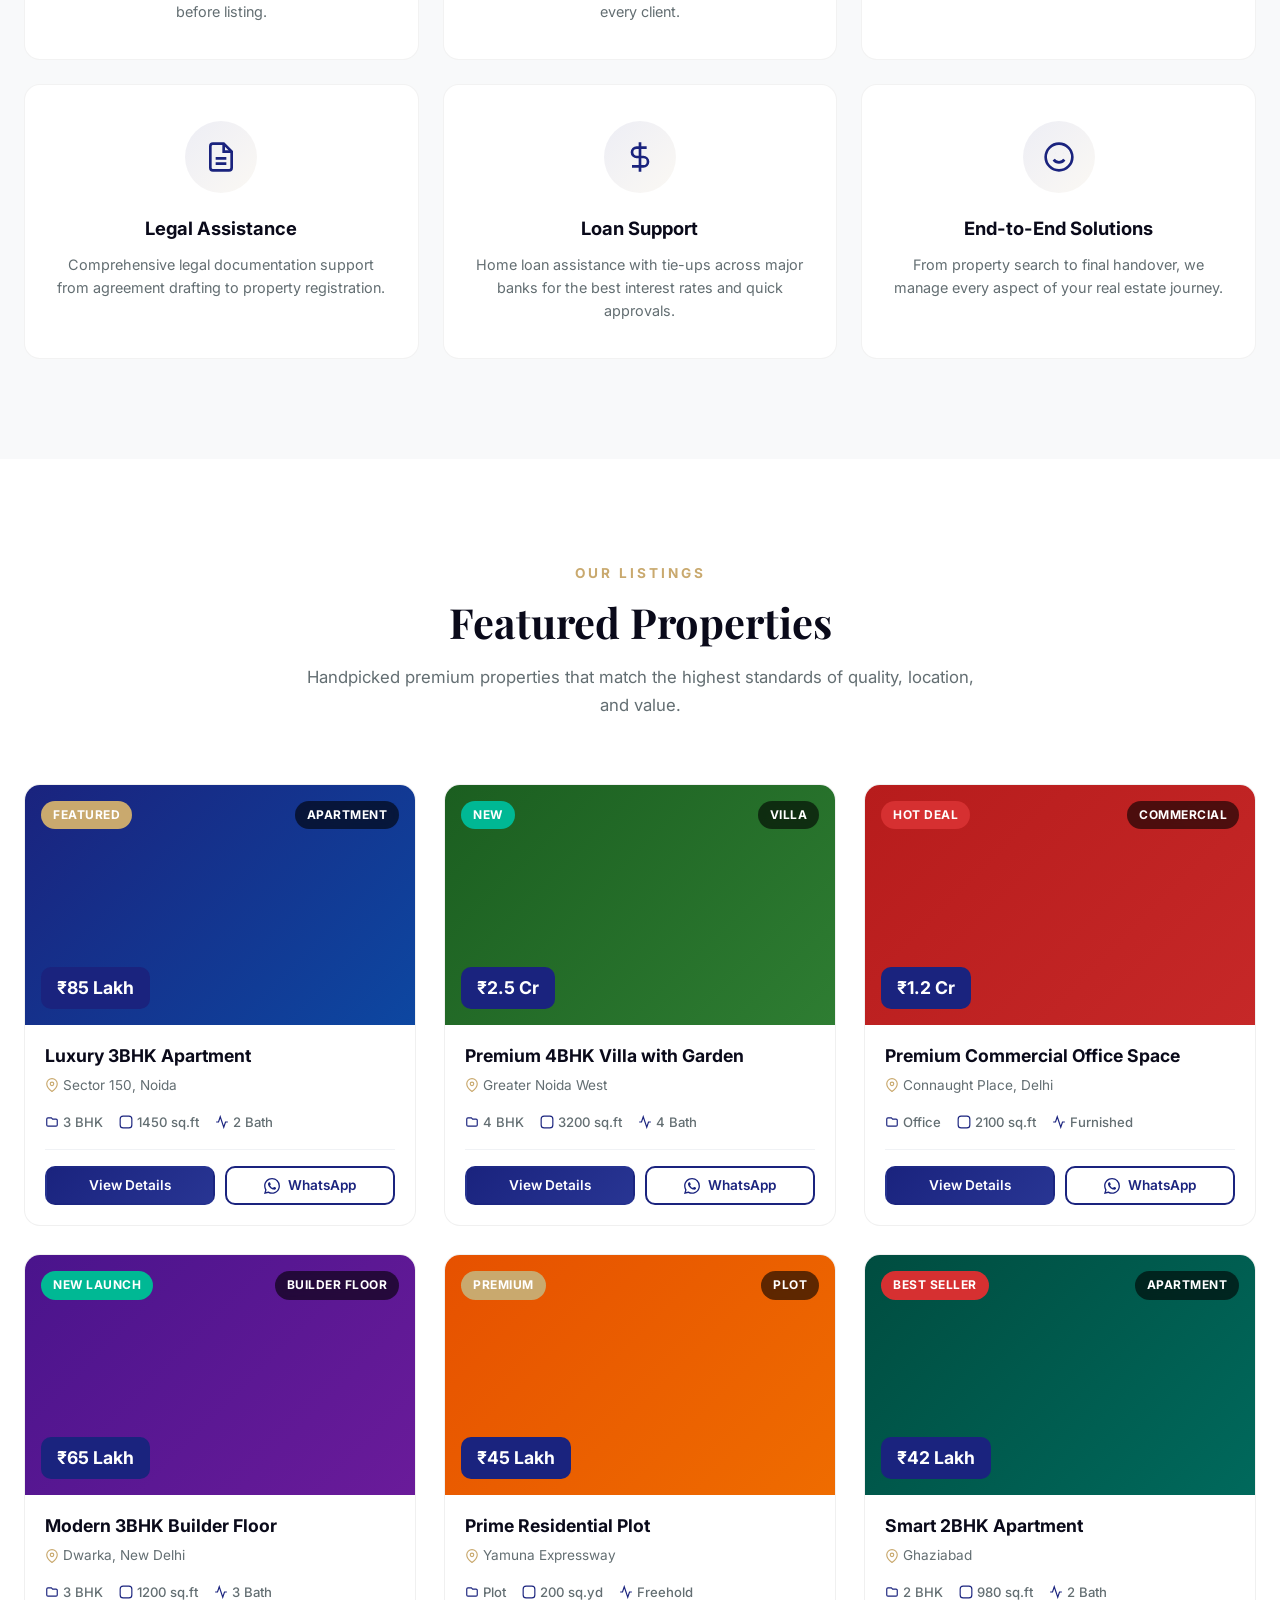
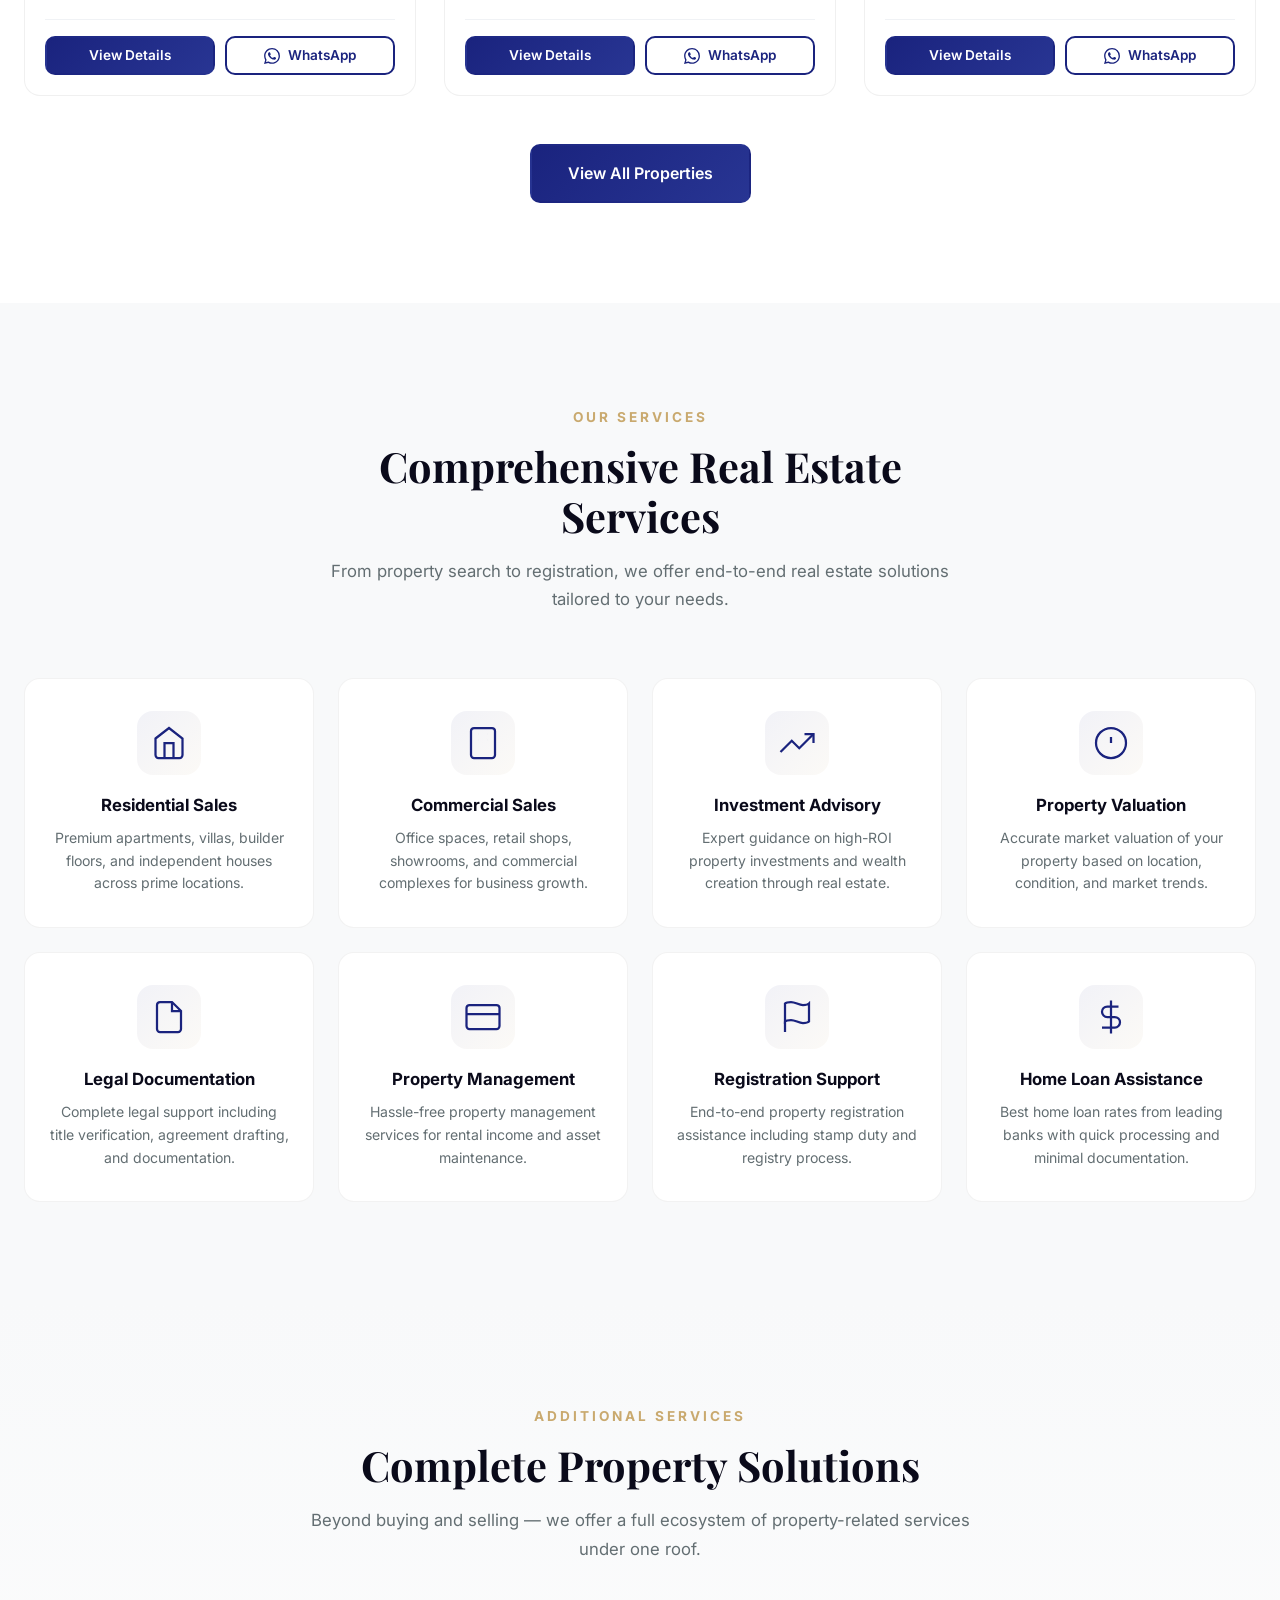
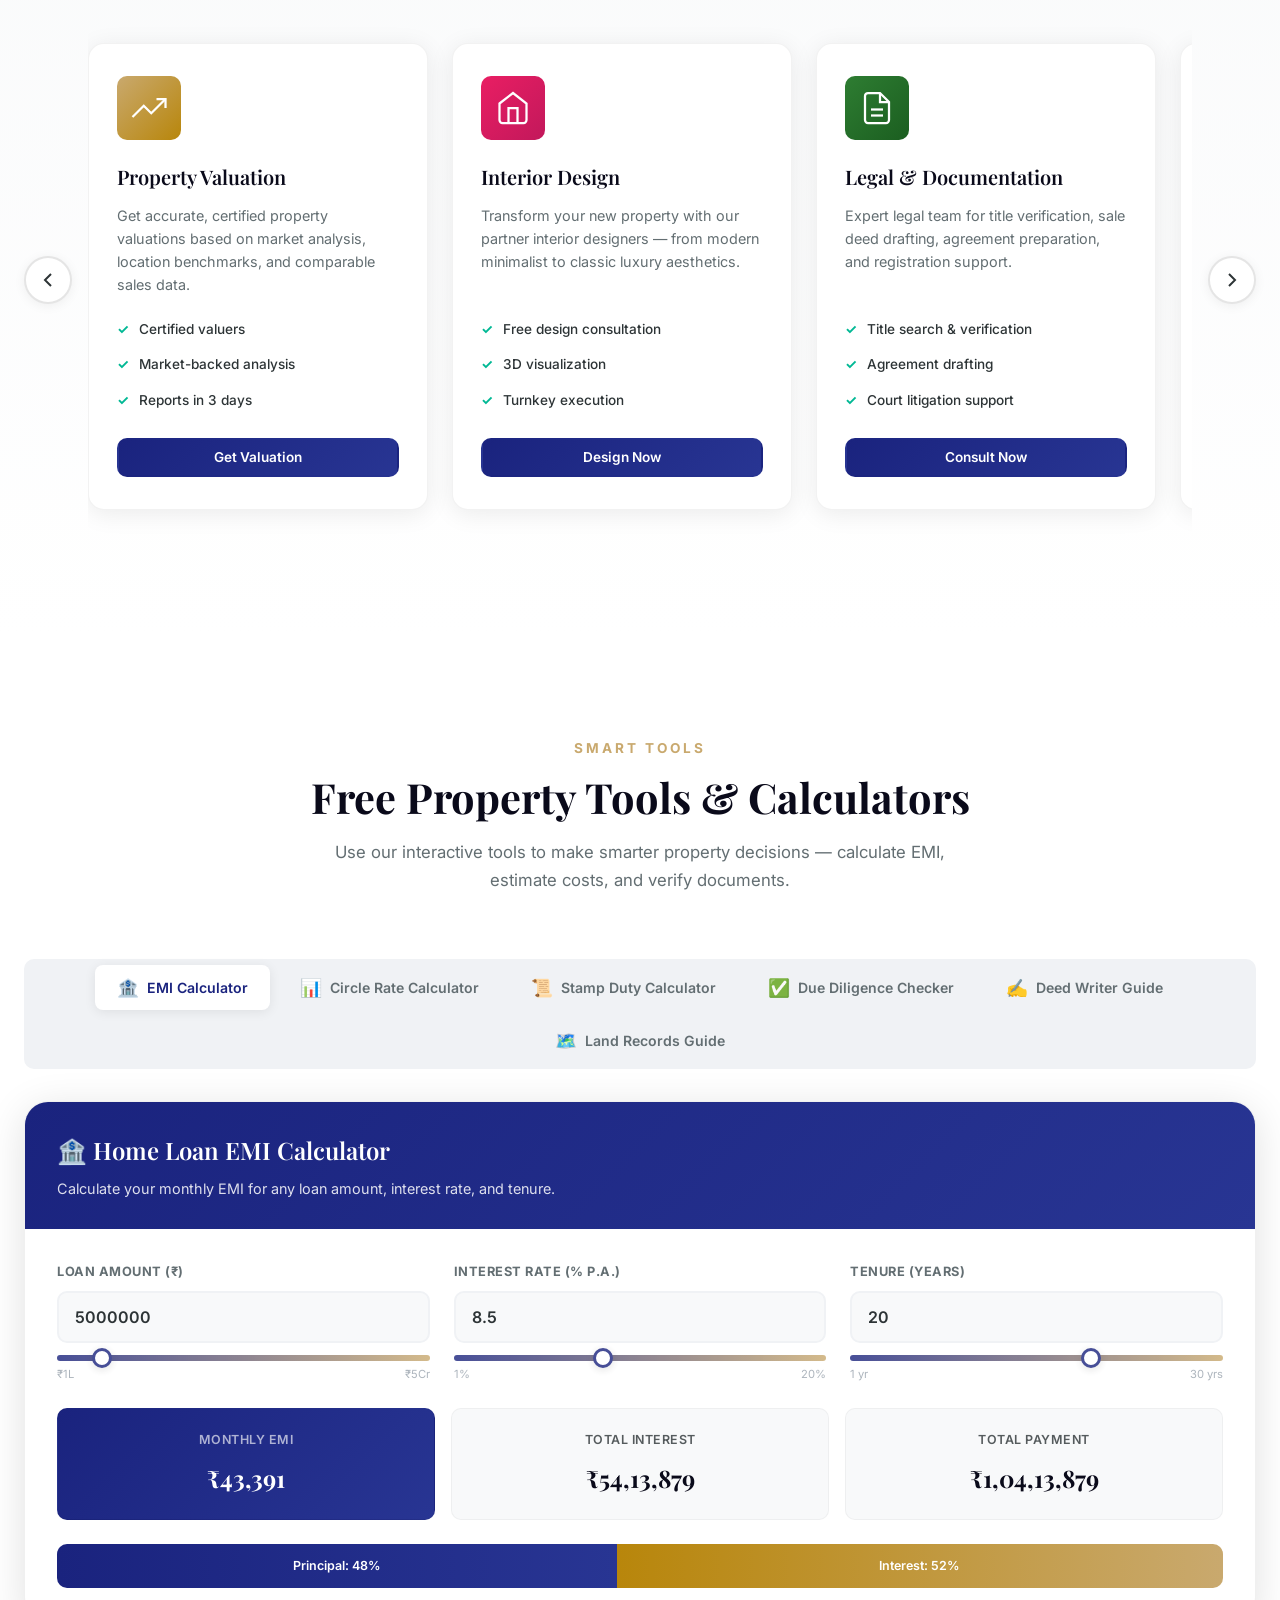
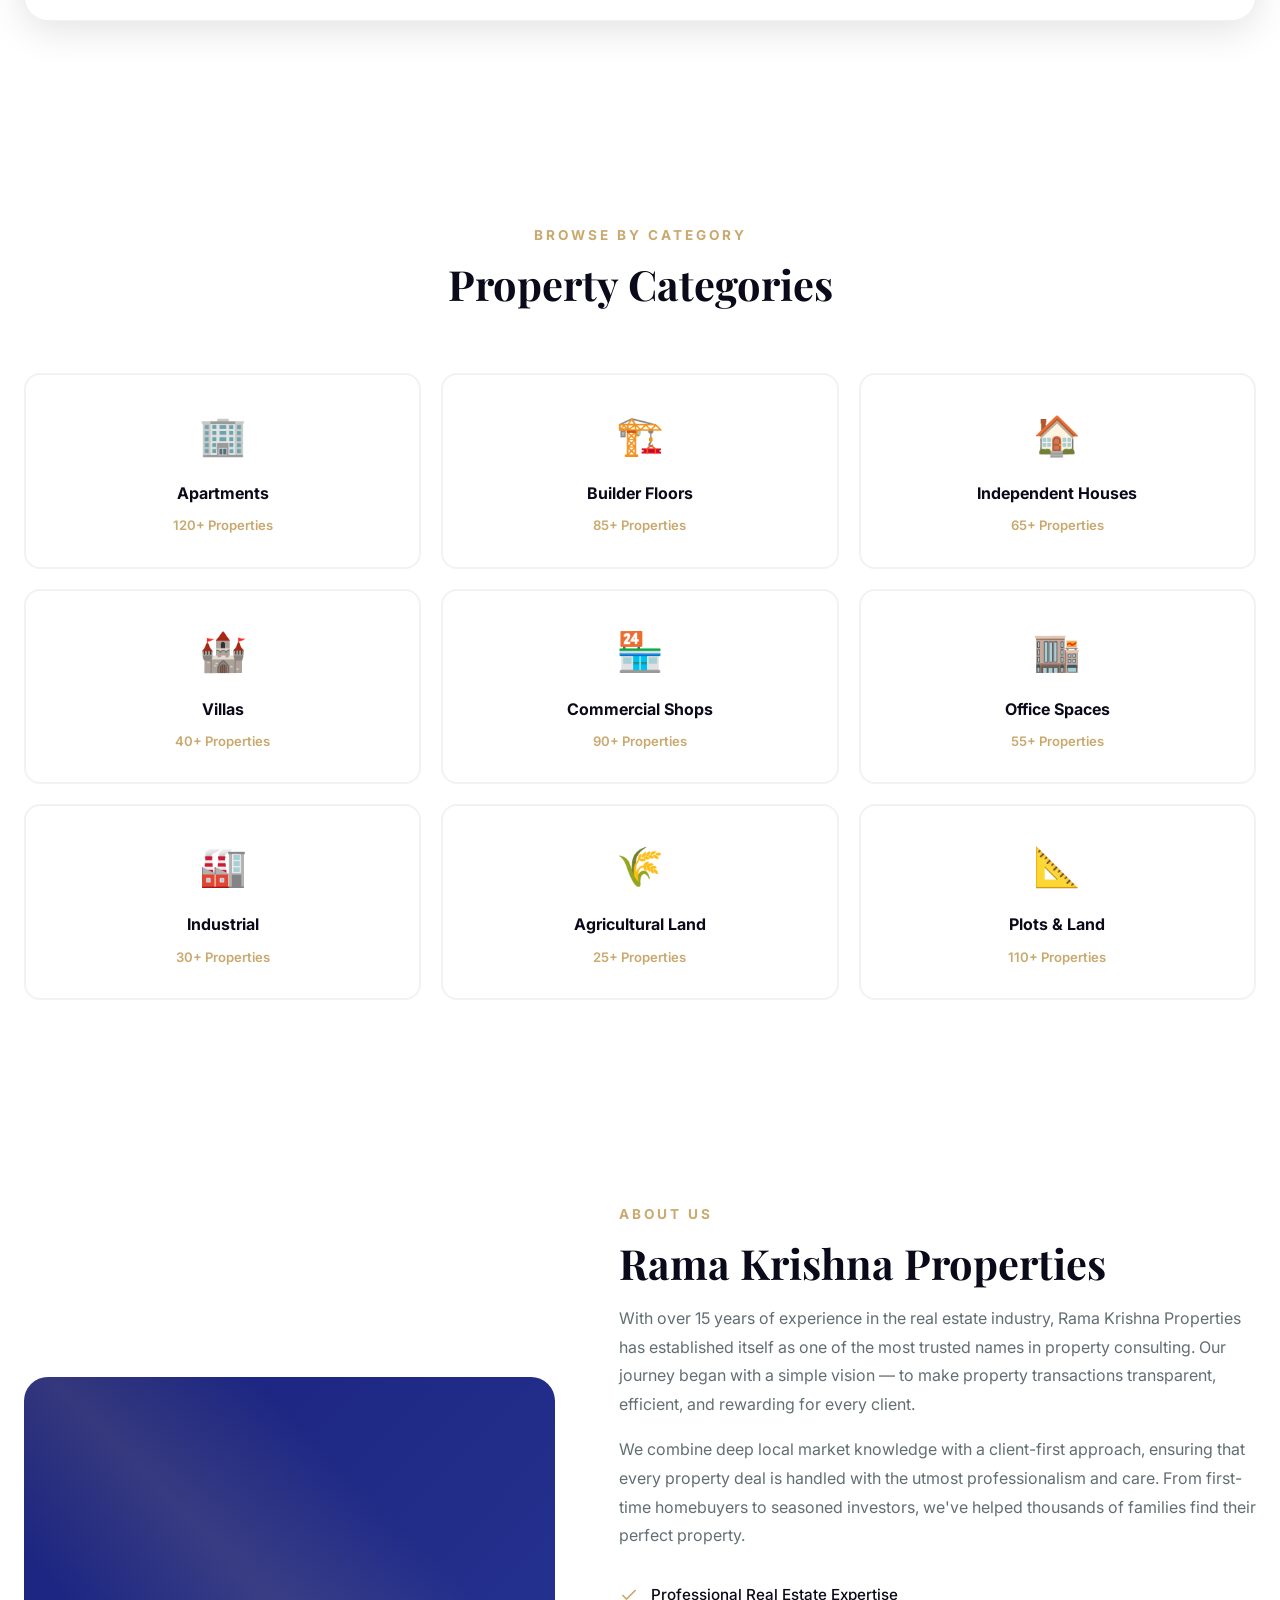
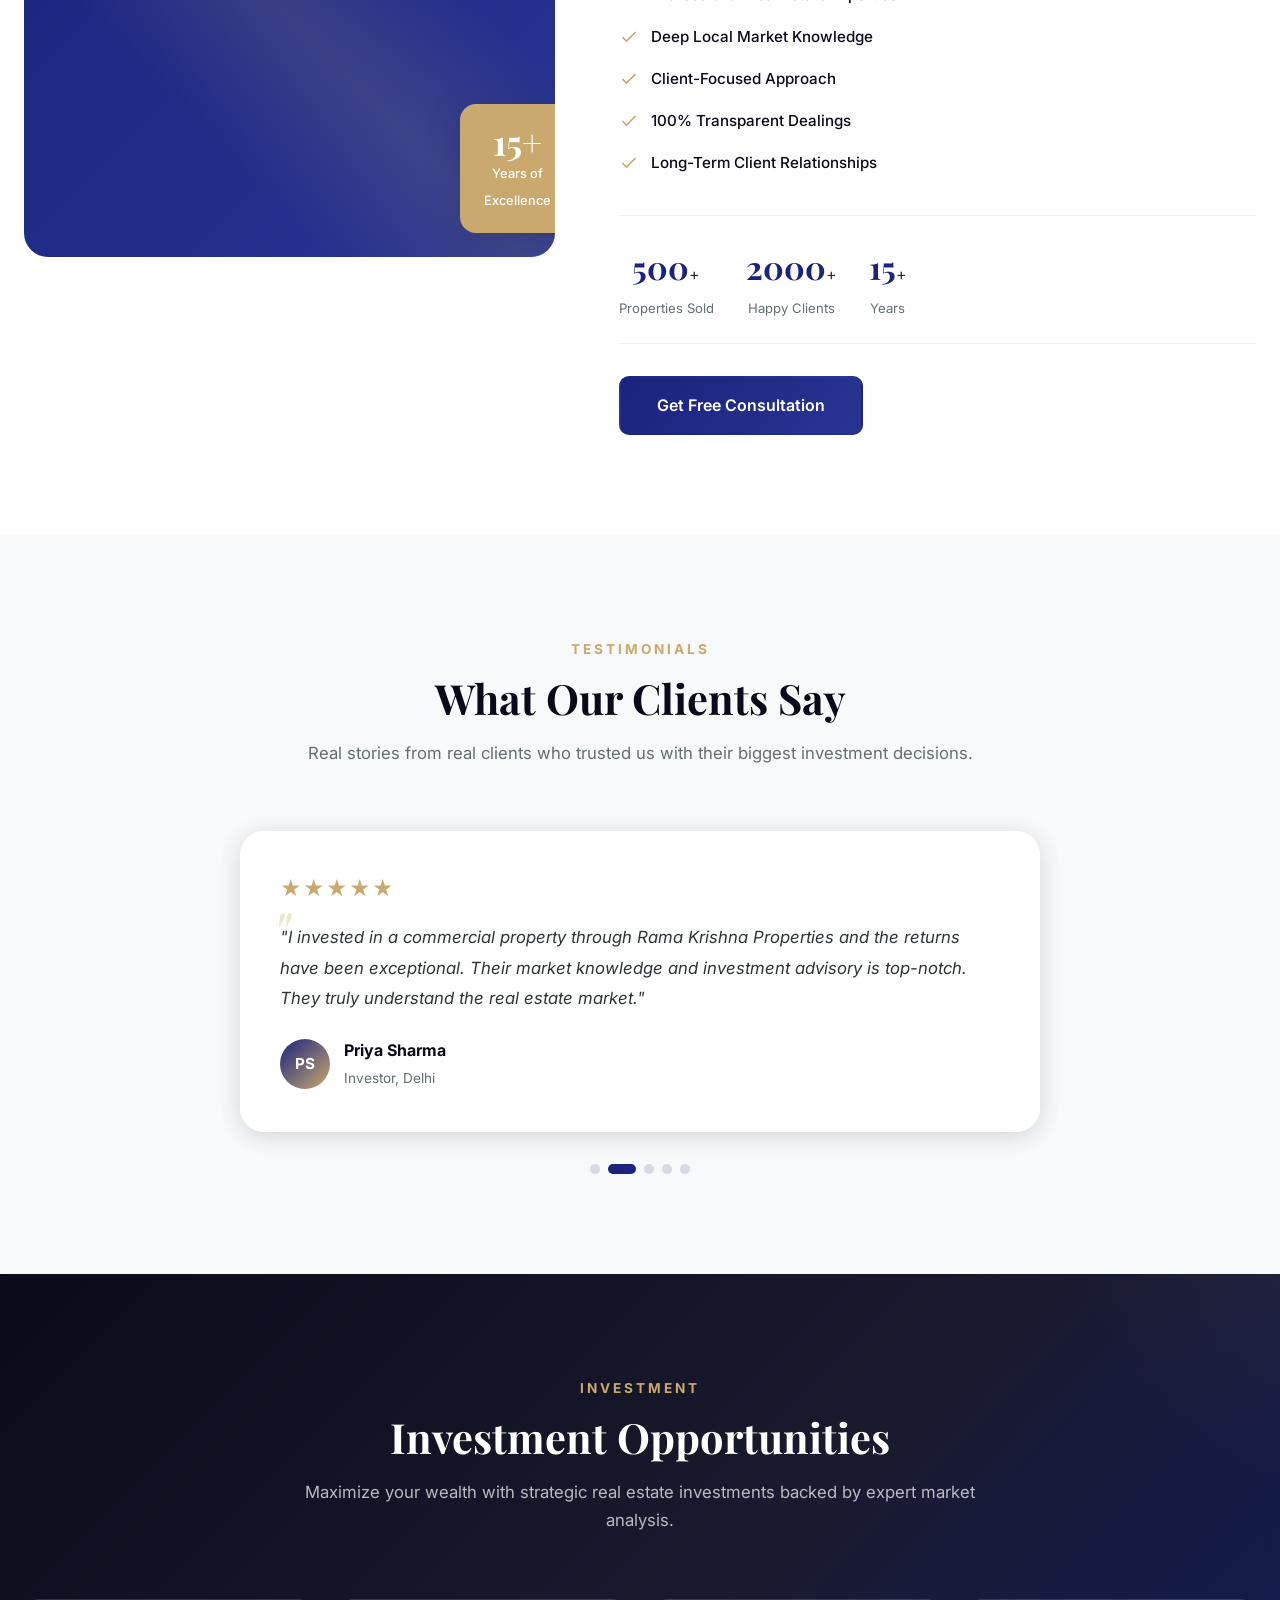
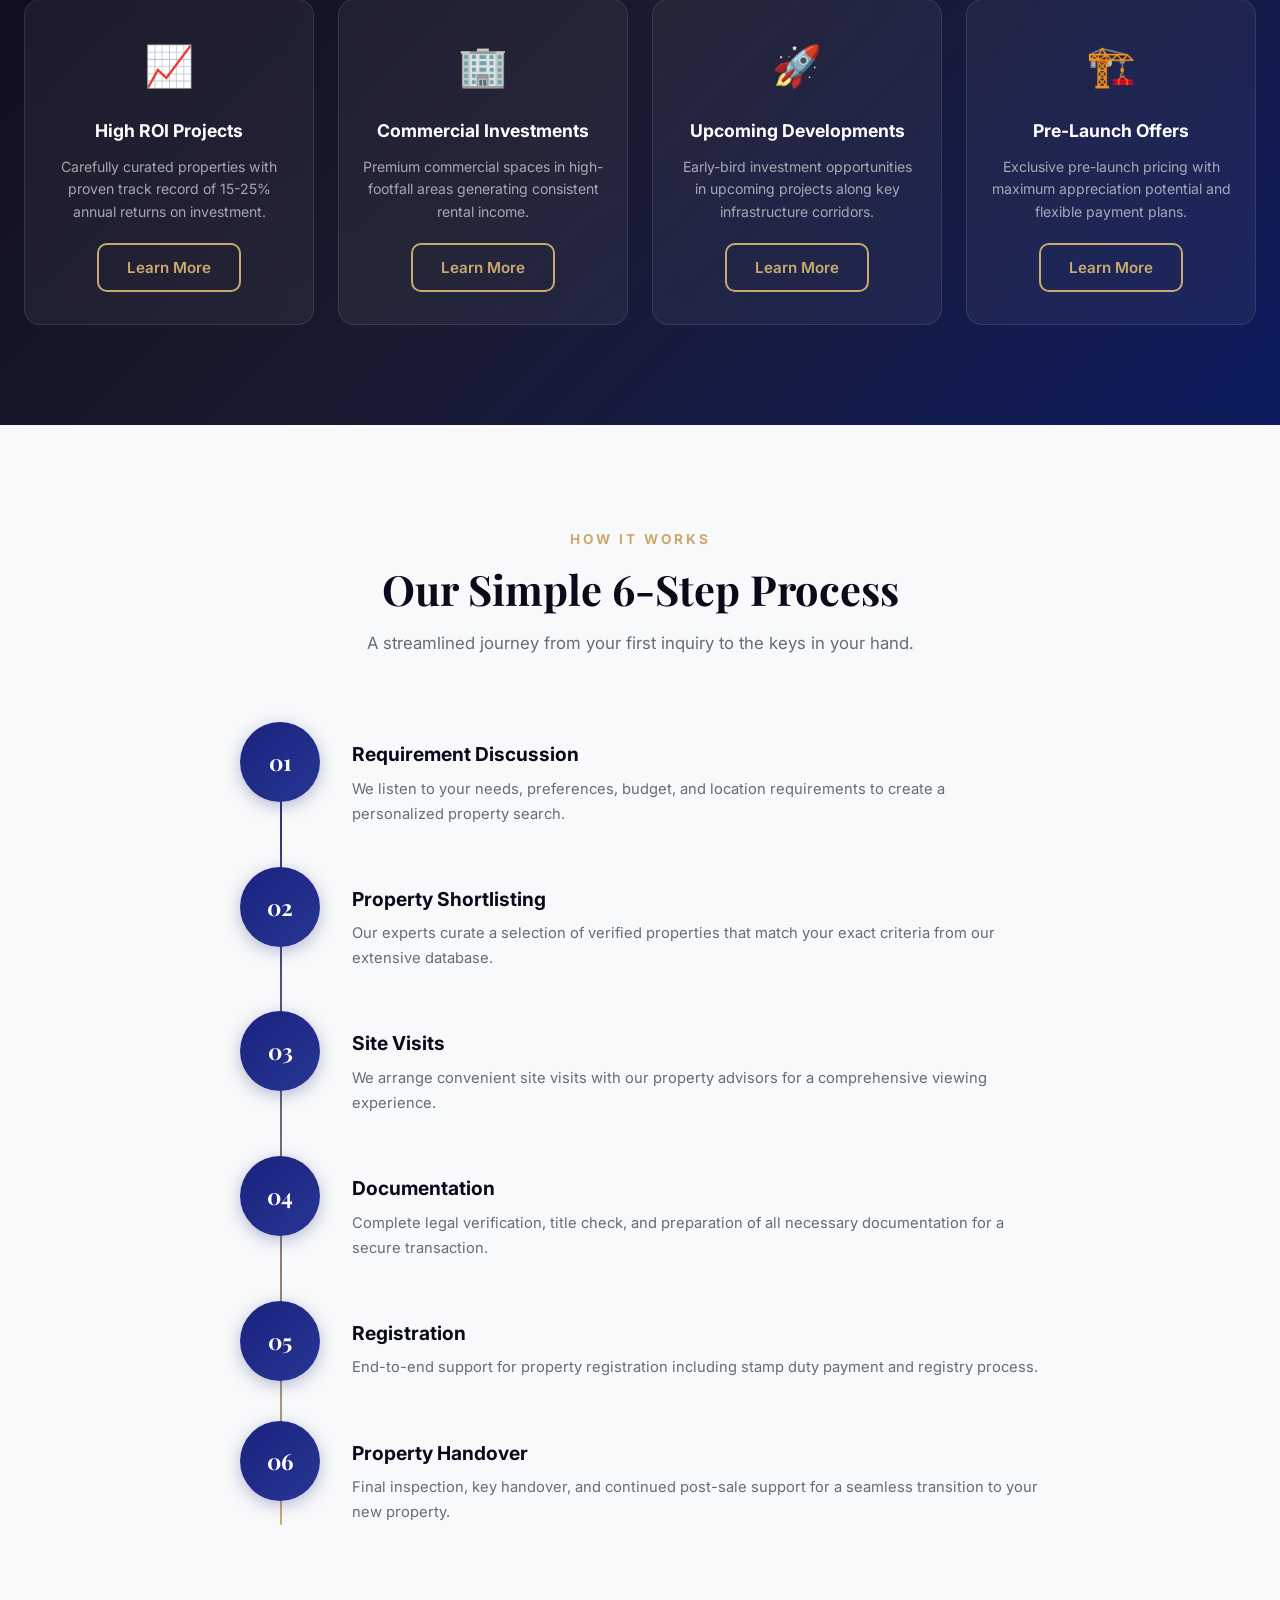
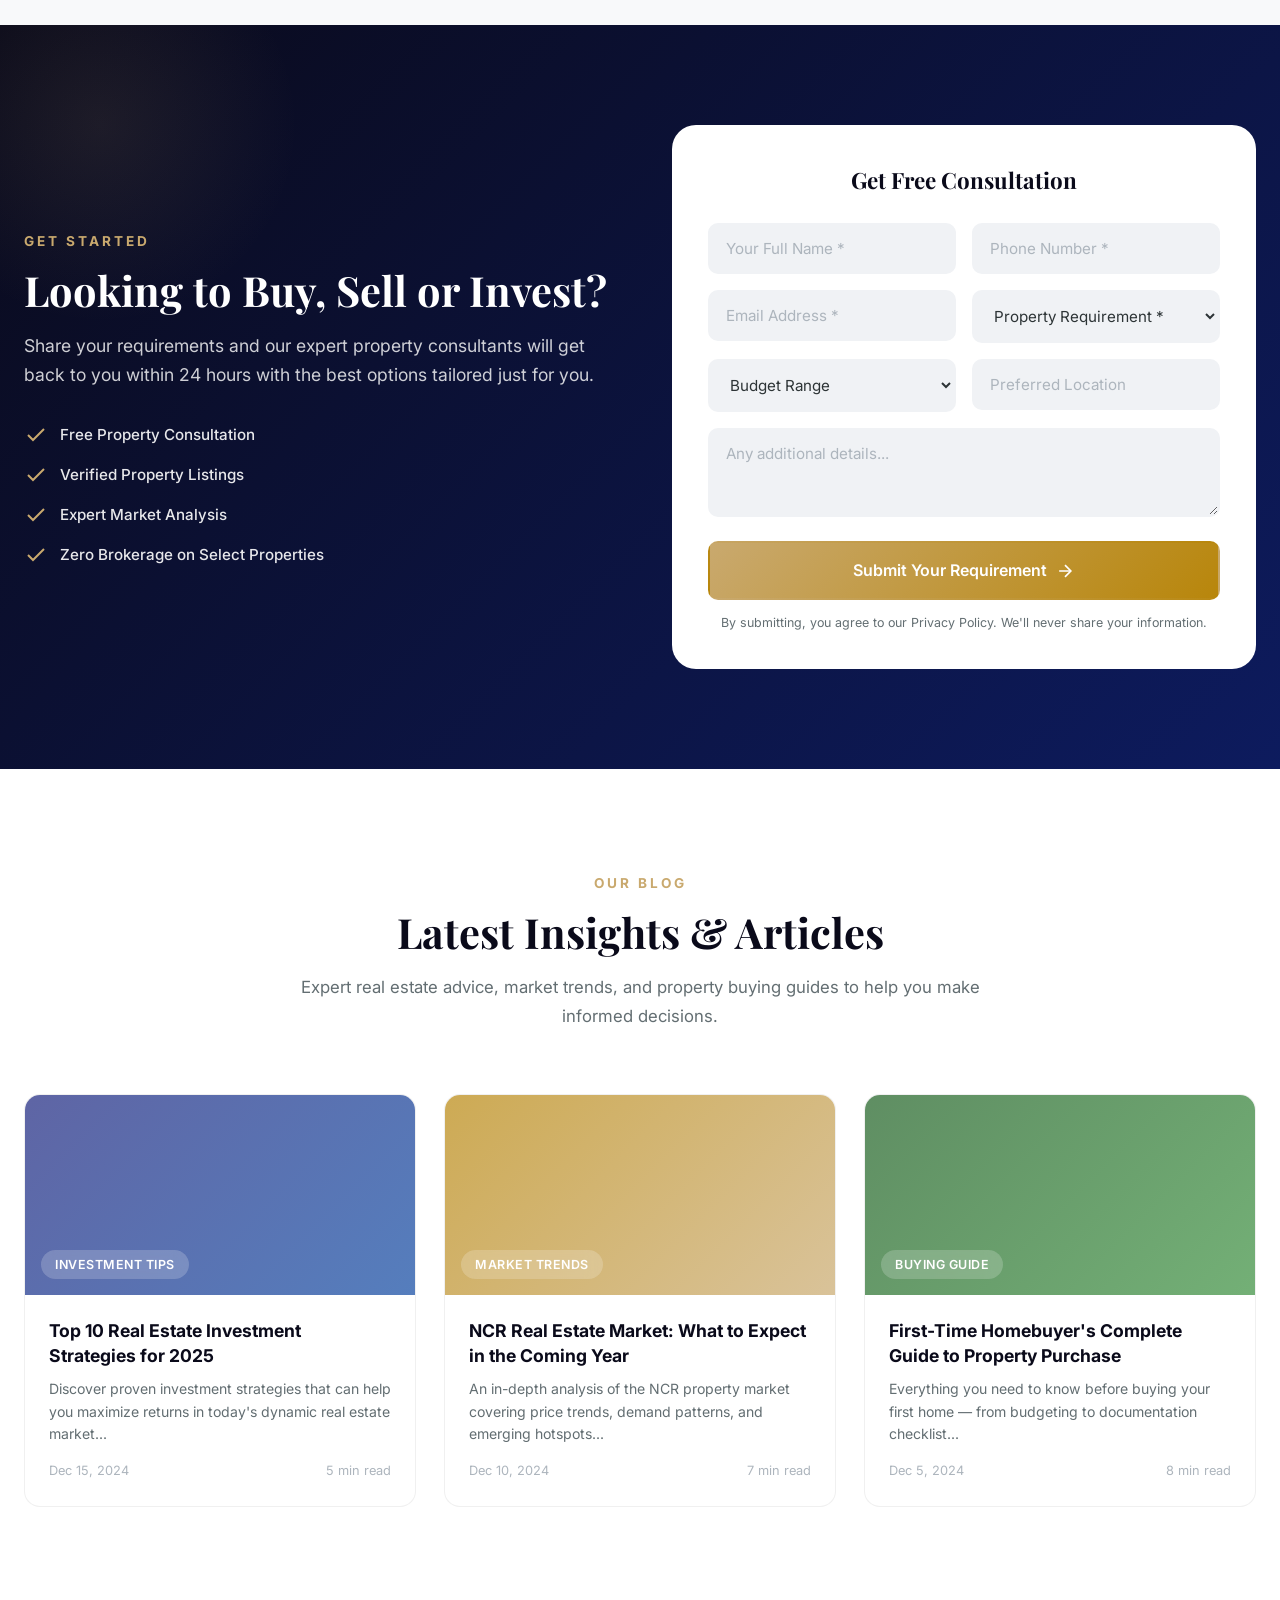
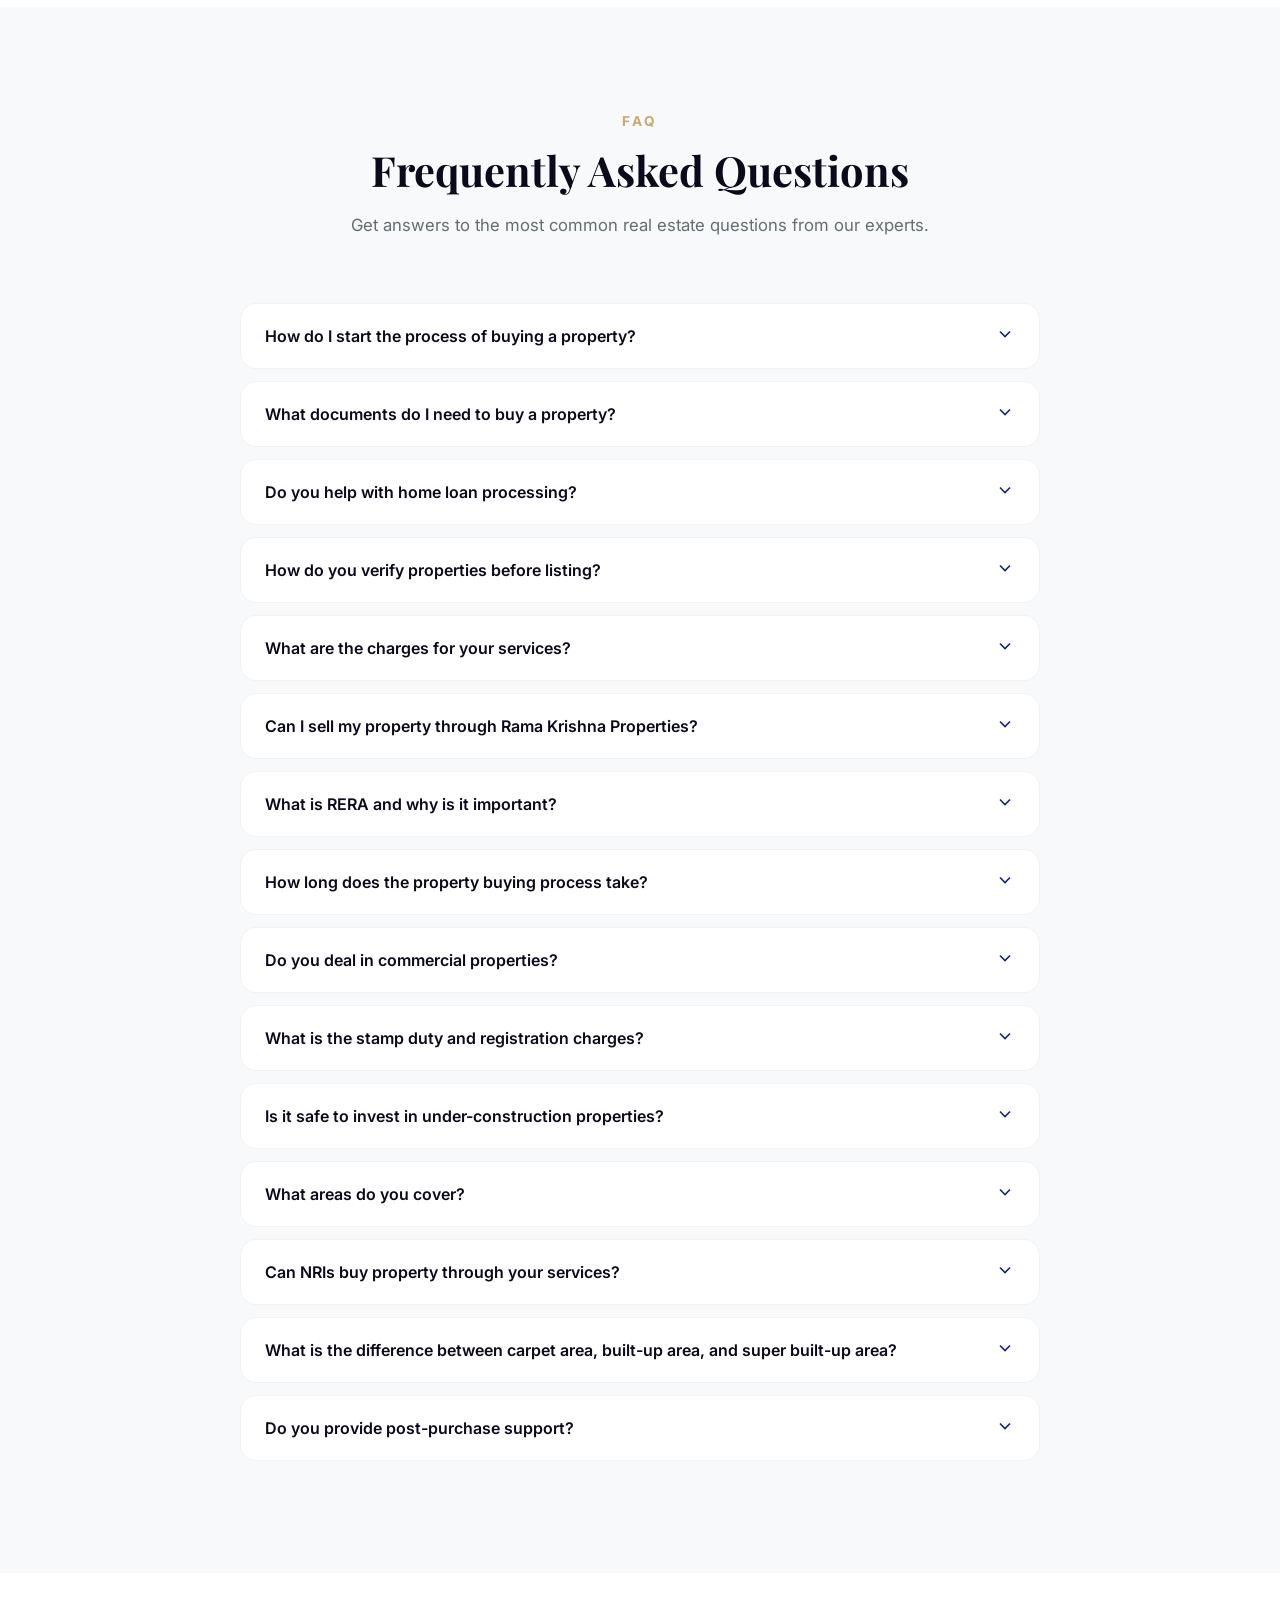
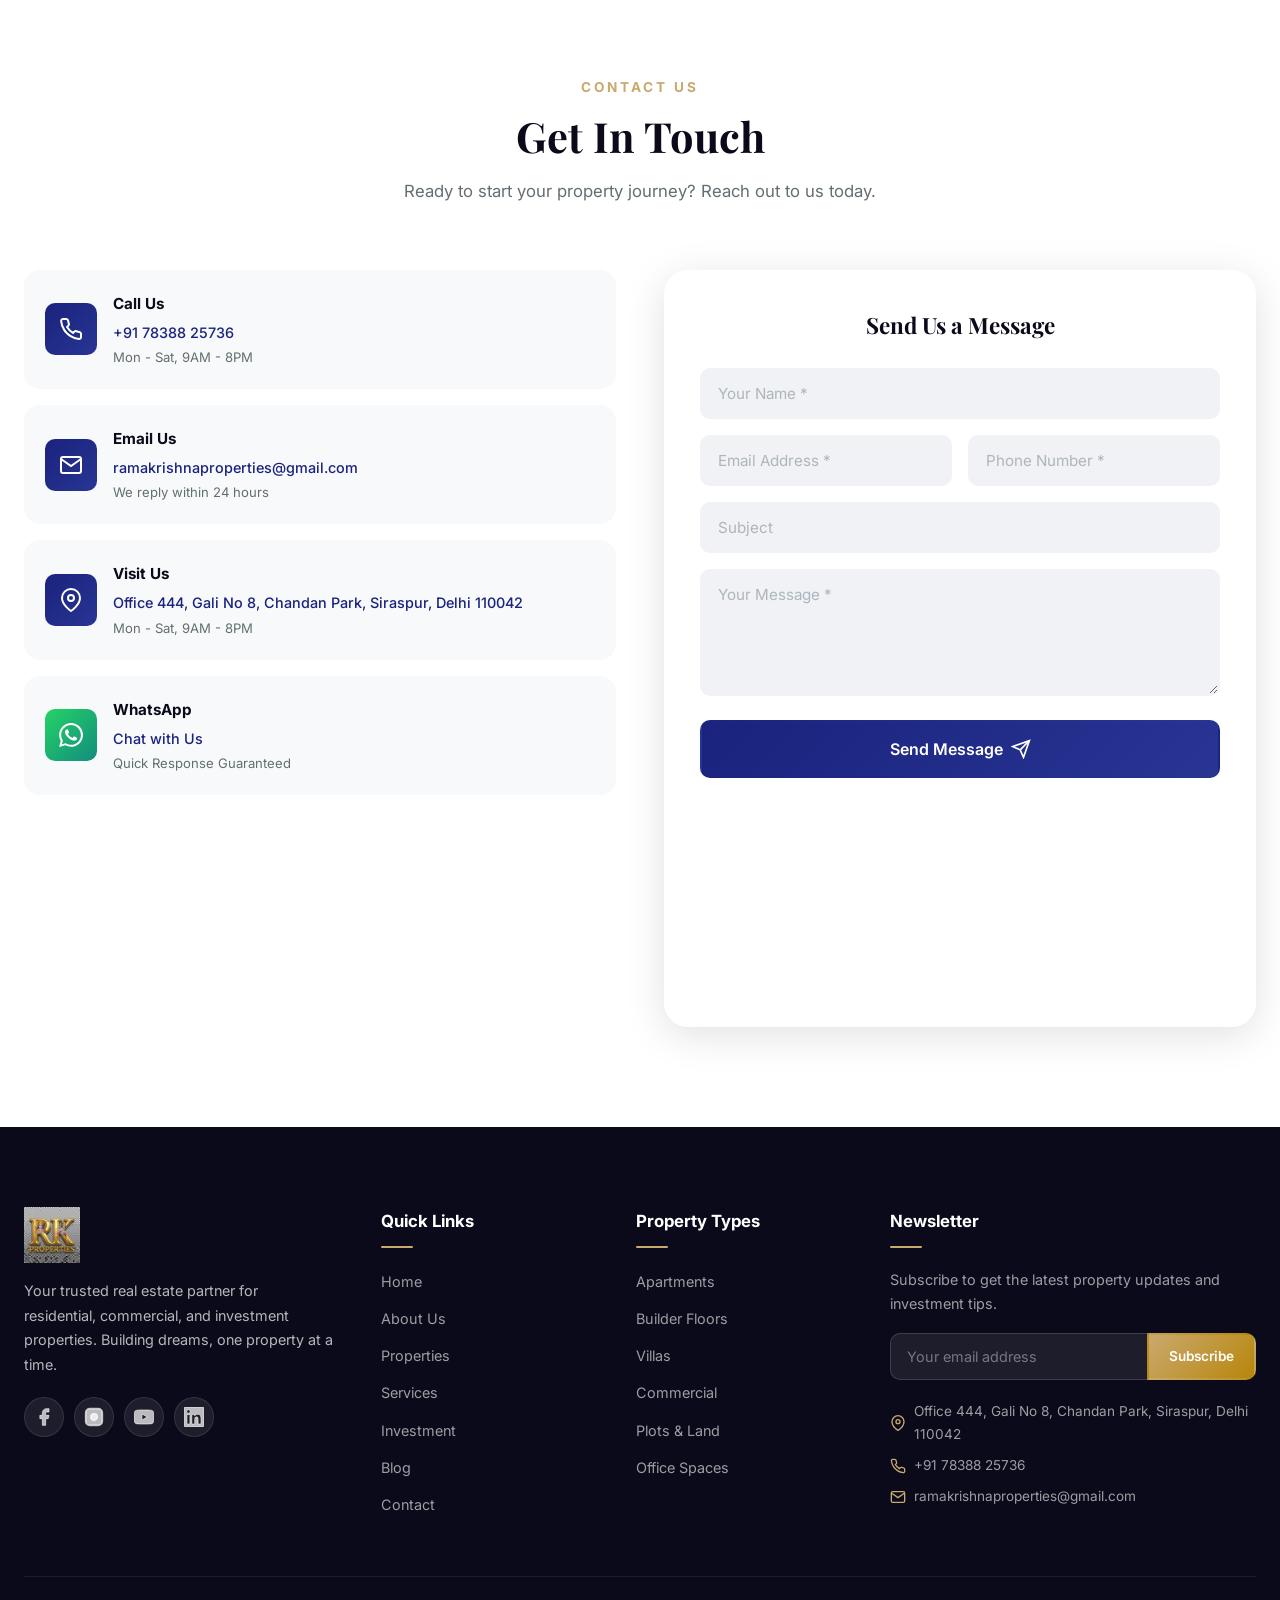
==== commit 2964a469: "feat: Add premium Earn With Us page with 13 sections - hero, referral partner program, property type" ====
--- a/index.html
+++ b/index.html
@@ -154,11 +154,22 @@
                 <li><a href="#hero" class="nav-link active">Home</a></li>
                 <li><a href="#about" class="nav-link">About</a></li>
                 <li><a href="#featured" class="nav-link">Properties</a></li>
-                <li><a href="#services" class="nav-link">Services</a></li>
-                <li><a href="#tools" class="nav-link">Tools</a></li>
-                <li><a href="#investment" class="nav-link">Investment</a></li>
-                <li><a href="#blog" class="nav-link">Blog</a></li>
-                <li><a href="#faq" class="nav-link">FAQ</a></li>
+                <li><a href="students-hub.html" class="nav-link">Student Hub</a></li>
+                <li><a href="earn-with-us.html" class="nav-link">Earn With Us</a></li>
+                <li class="nav-dropdown">
+                    <a href="#" class="nav-link dropdown-toggle">
+                        <span>More Info</span>
+                        <svg width="10" height="10" viewBox="0 0 24 24" fill="none" stroke="currentColor" stroke-width="3"><polyline points="6 9 12 15 18 9"></polyline></svg>
+                    </a>
+                    <ul class="dropdown-menu">
+                        <li><a href="legal-services.html">Legal Services</a></li>
+                        <li><a href="#services">Our Services</a></li>
+                        <li><a href="#tools">Property Tools</a></li>
+                        <li><a href="#investment">Investment Advice</a></li>
+                        <li><a href="blog.html">Blog Articles</a></li>
+                        <li><a href="#faq">FAQ Help</a></li>
+                    </ul>
+                </li>
                 <li><a href="#contact" class="nav-link">Contact</a></li>
             </ul>
             <div class="nav-actions">
@@ -166,6 +177,7 @@
                     <svg width="18" height="18" viewBox="0 0 24 24" fill="none" stroke="currentColor" stroke-width="2" stroke-linecap="round" stroke-linejoin="round"><path d="M22 16.92v3a2 2 0 0 1-2.18 2 19.79 19.79 0 0 1-8.63-3.07 19.5 19.5 0 0 1-6-6 19.79 19.79 0 0 1-3.07-8.67A2 2 0 0 1 4.11 2h3a2 2 0 0 1 2 1.72 12.84 12.84 0 0 0 .7 2.81 2 2 0 0 1-.45 2.11L8.09 9.91a16 16 0 0 0 6 6l1.27-1.27a2 2 0 0 1 2.11-.45 12.84 12.84 0 0 0 2.81.7A2 2 0 0 1 22 16.92z"></path></svg>
                     <span>+91 78388 25736</span>
                 </a>
+                <a href="login.html" class="btn btn-outline" style="border-radius: var(--radius-sm); margin-right: 10px; padding: 10px 16px;">Portal Login</a>
                 <a href="https://docs.google.com/forms/d/e/1FAIpQLScM14xF_Nkn6cTmIuygbMJ-8b36qZbOTw3Jc8ysgvyYU2AdSg/viewform" target="_blank" class="btn btn-primary nav-cta">Free Consultation</a>
             </div>
             <button class="hamburger" id="hamburger" aria-label="Toggle navigation menu">
@@ -182,12 +194,14 @@
             <li><a href="#hero" class="mobile-link">Home</a></li>
             <li><a href="#about" class="mobile-link">About</a></li>
             <li><a href="#featured" class="mobile-link">Properties</a></li>
+            <li><a href="students-hub.html" class="mobile-link">Students Hub</a></li>
+            <li><a href="earn-with-us.html" class="mobile-link">Earn With Us</a></li>
+            <li><a href="legal-services.html" class="mobile-link">Legal Services</a></li>
             <li><a href="#services" class="mobile-link">Services</a></li>
             <li><a href="#tools" class="mobile-link">Tools</a></li>
-            <li><a href="#investment" class="mobile-link">Investment</a></li>
-            <li><a href="#blog" class="mobile-link">Blog</a></li>
-            <li><a href="#faq" class="mobile-link">FAQ</a></li>
+            <li><a href="blog.html" class="mobile-link">Blog</a></li>
             <li><a href="#contact" class="mobile-link">Contact</a></li>
+            <li><a href="login.html" class="mobile-link">Portal Login</a></li>
         </ul>
         <div class="mobile-menu-footer">
             <a href="tel:+917838825736" class="btn btn-primary" style="width:100%;text-align:center;">
--- a/styles.css
+++ b/styles.css
@@ -286,6 +286,68 @@
 .navbar.scrolled .nav-link { color: var(--text); }
 .navbar.scrolled .nav-link:hover { color: var(--primary); }
 .navbar.scrolled .nav-link.active { color: var(--primary); }
+
+/* Dropdown Menu Styling */
+.nav-dropdown {
+    position: relative;
+}
+
+.dropdown-toggle {
+    display: inline-flex;
+    align-items: center;
+    gap: 6px;
+    cursor: pointer;
+}
+
+.dropdown-toggle svg {
+    transition: transform 0.2s ease;
+}
+
+.nav-dropdown:hover .dropdown-toggle svg {
+    transform: rotate(180deg);
+}
+
+.dropdown-menu {
+    position: absolute;
+    top: 100%;
+    left: 50%;
+    transform: translateX(-50%) translateY(15px);
+    background: var(--white);
+    min-width: 200px;
+    border-radius: var(--radius-sm);
+    box-shadow: var(--shadow-lg);
+    padding: 8px 0;
+    opacity: 0;
+    visibility: hidden;
+    transition: all 0.3s cubic-bezier(0.4, 0, 0.2, 1);
+    z-index: 1000;
+    border: 1px solid rgba(0,0,0,0.08);
+}
+
+.nav-dropdown:hover .dropdown-menu {
+    opacity: 1;
+    visibility: visible;
+    transform: translateX(-50%) translateY(0);
+}
+
+.dropdown-menu li {
+    width: 100%;
+}
+
+.dropdown-menu li a {
+    display: block;
+    padding: 10px 20px;
+    color: var(--text) !important;
+    font-size: 0.85rem;
+    font-weight: 500;
+    text-align: left;
+    transition: var(--transition-fast);
+}
+
+.dropdown-menu li a:hover {
+    background: rgba(26, 35, 126, 0.05);
+    color: var(--primary) !important;
+}
 
 .nav-actions {
     display: flex;
--- a/styles.css
+++ b/styles.css
@@ -286,6 +286,68 @@
 .navbar.scrolled .nav-link { color: var(--text); }
 .navbar.scrolled .nav-link:hover { color: var(--primary); }
 .navbar.scrolled .nav-link.active { color: var(--primary); }
+
+/* Dropdown Menu Styling */
+.nav-dropdown {
+    position: relative;
+}
+
+.dropdown-toggle {
+    display: inline-flex;
+    align-items: center;
+    gap: 6px;
+    cursor: pointer;
+}
+
+.dropdown-toggle svg {
+    transition: transform 0.2s ease;
+}
+
+.nav-dropdown:hover .dropdown-toggle svg {
+    transform: rotate(180deg);
+}
+
+.dropdown-menu {
+    position: absolute;
+    top: 100%;
+    left: 50%;
+    transform: translateX(-50%) translateY(15px);
+    background: var(--white);
+    min-width: 200px;
+    border-radius: var(--radius-sm);
+    box-shadow: var(--shadow-lg);
+    padding: 8px 0;
+    opacity: 0;
+    visibility: hidden;
+    transition: all 0.3s cubic-bezier(0.4, 0, 0.2, 1);
+    z-index: 1000;
+    border: 1px solid rgba(0,0,0,0.08);
+}
+
+.nav-dropdown:hover .dropdown-menu {
+    opacity: 1;
+    visibility: visible;
+    transform: translateX(-50%) translateY(0);
+}
+
+.dropdown-menu li {
+    width: 100%;
+}
+
+.dropdown-menu li a {
+    display: block;
+    padding: 10px 20px;
+    color: var(--text) !important;
+    font-size: 0.85rem;
+    font-weight: 500;
+    text-align: left;
+    transition: var(--transition-fast);
+}
+
+.dropdown-menu li a:hover {
+    background: rgba(26, 35, 126, 0.05);
+    color: var(--primary) !important;
+}
 
 .nav-actions {
     display: flex;
